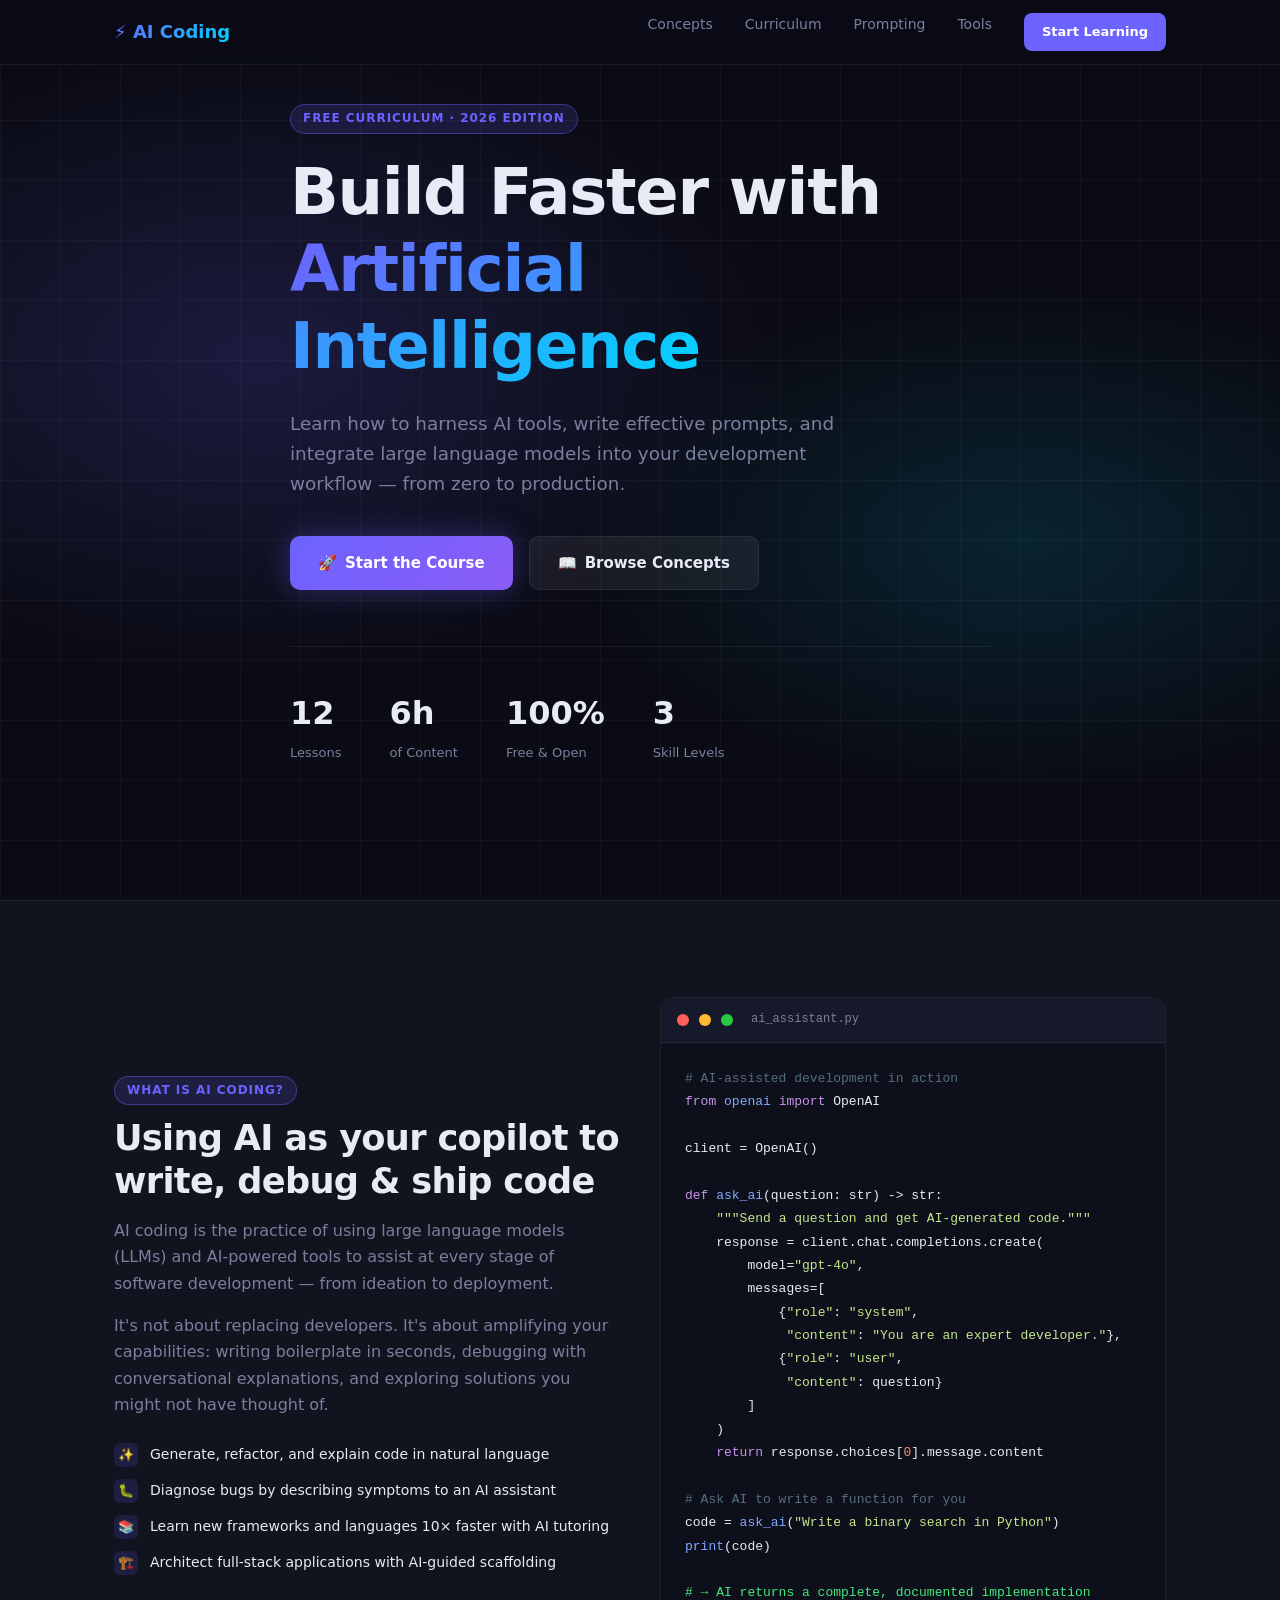
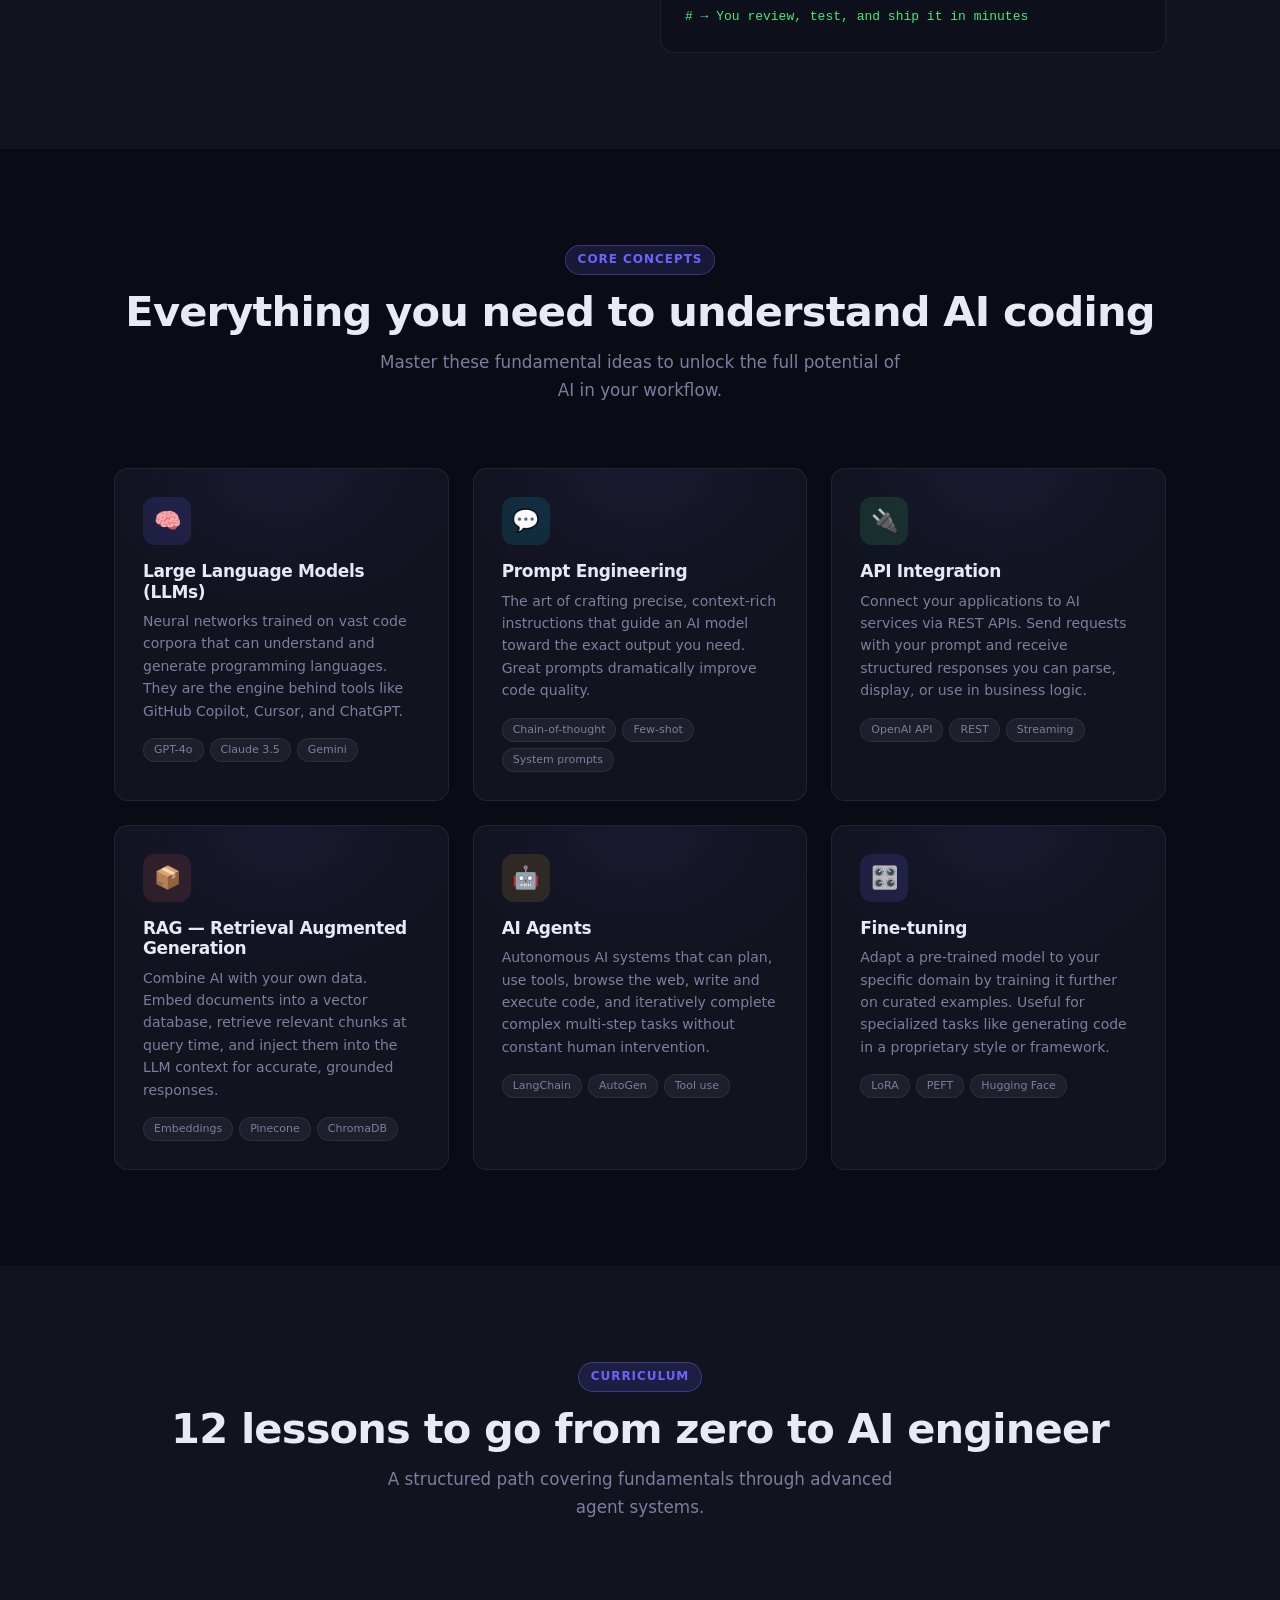
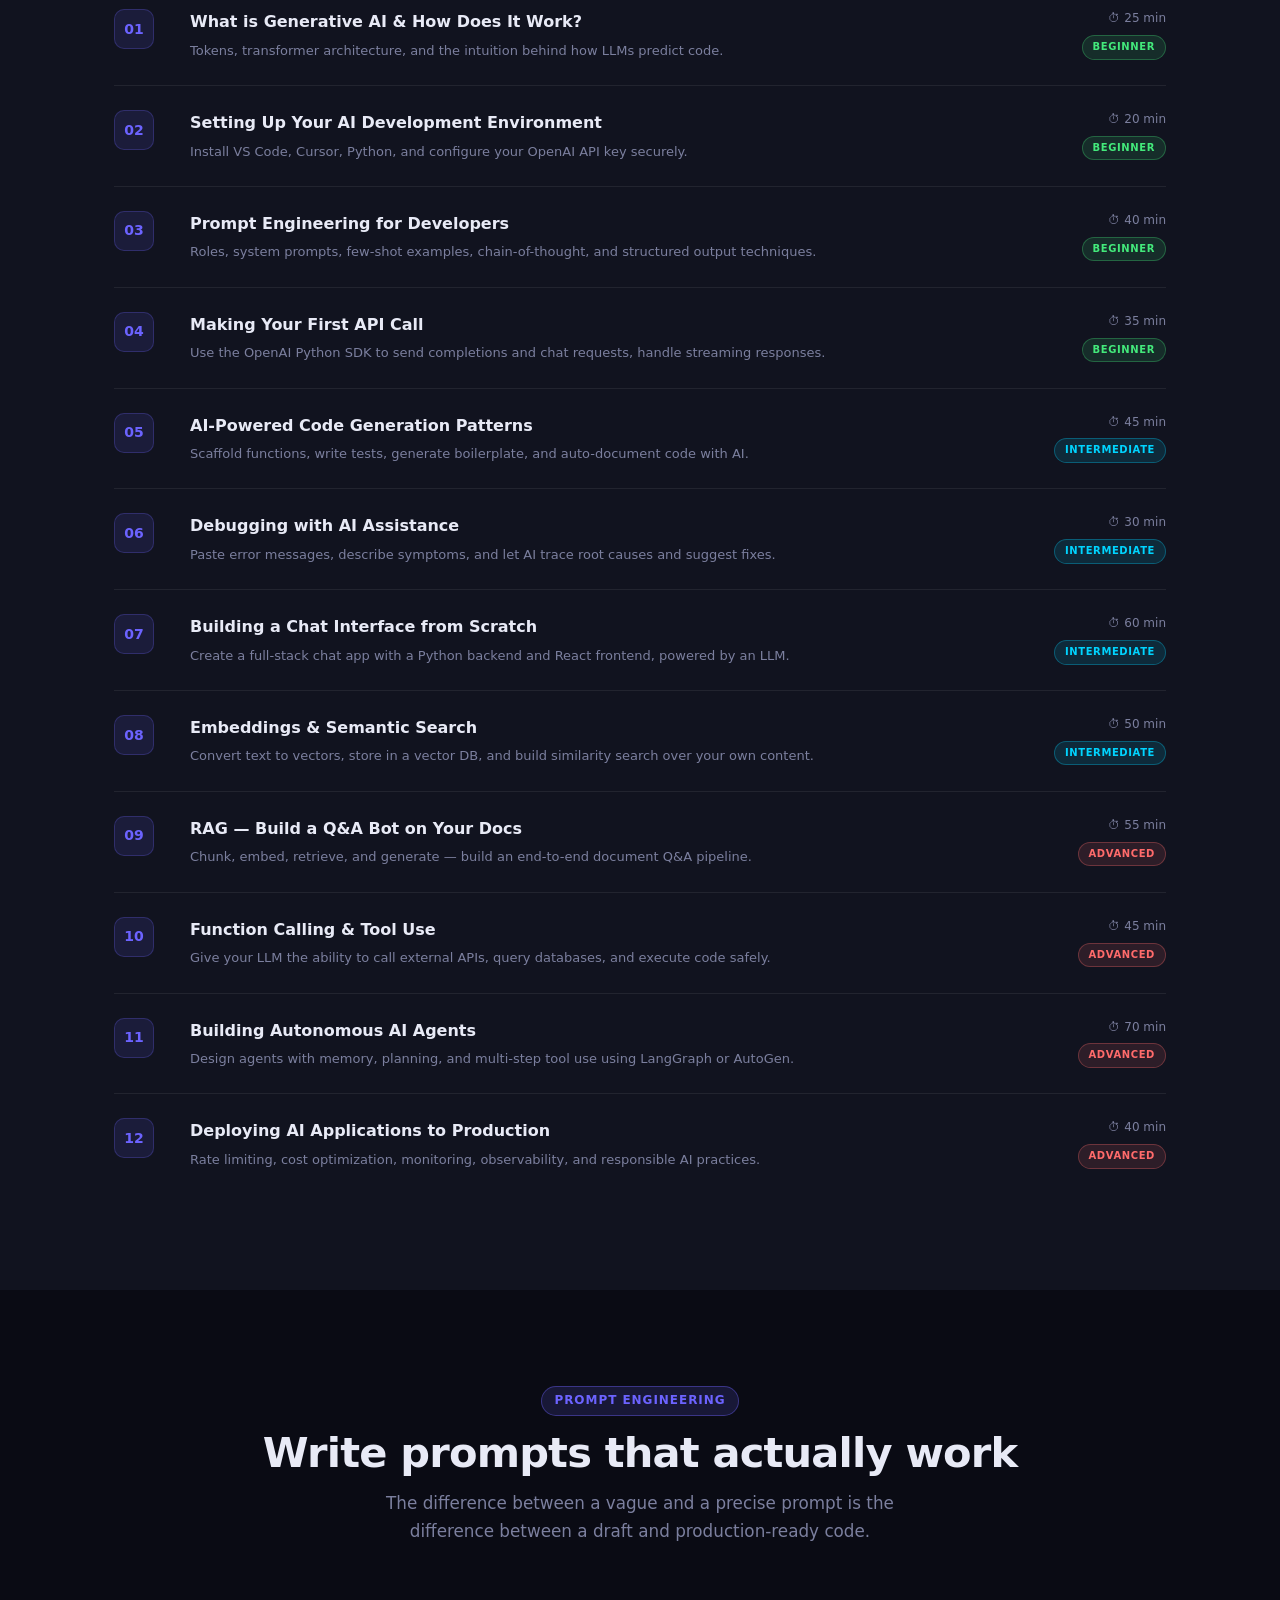
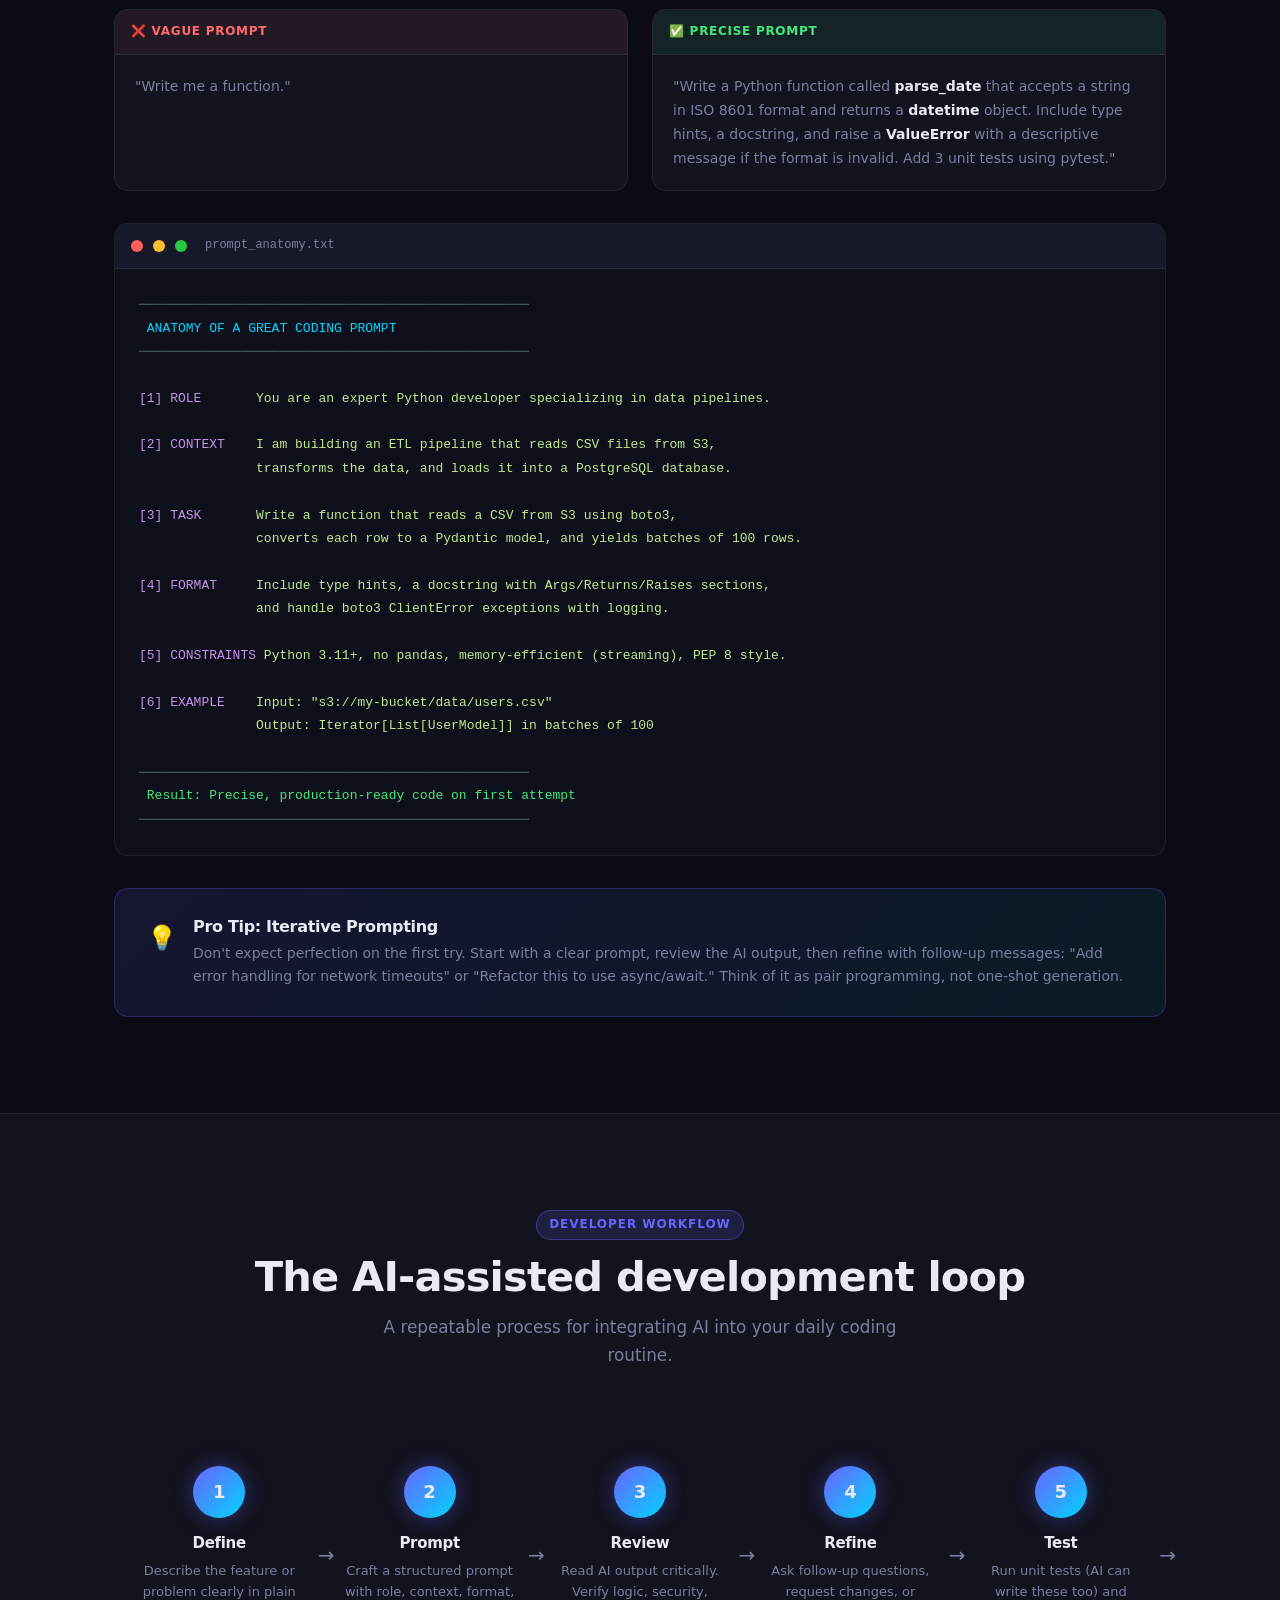
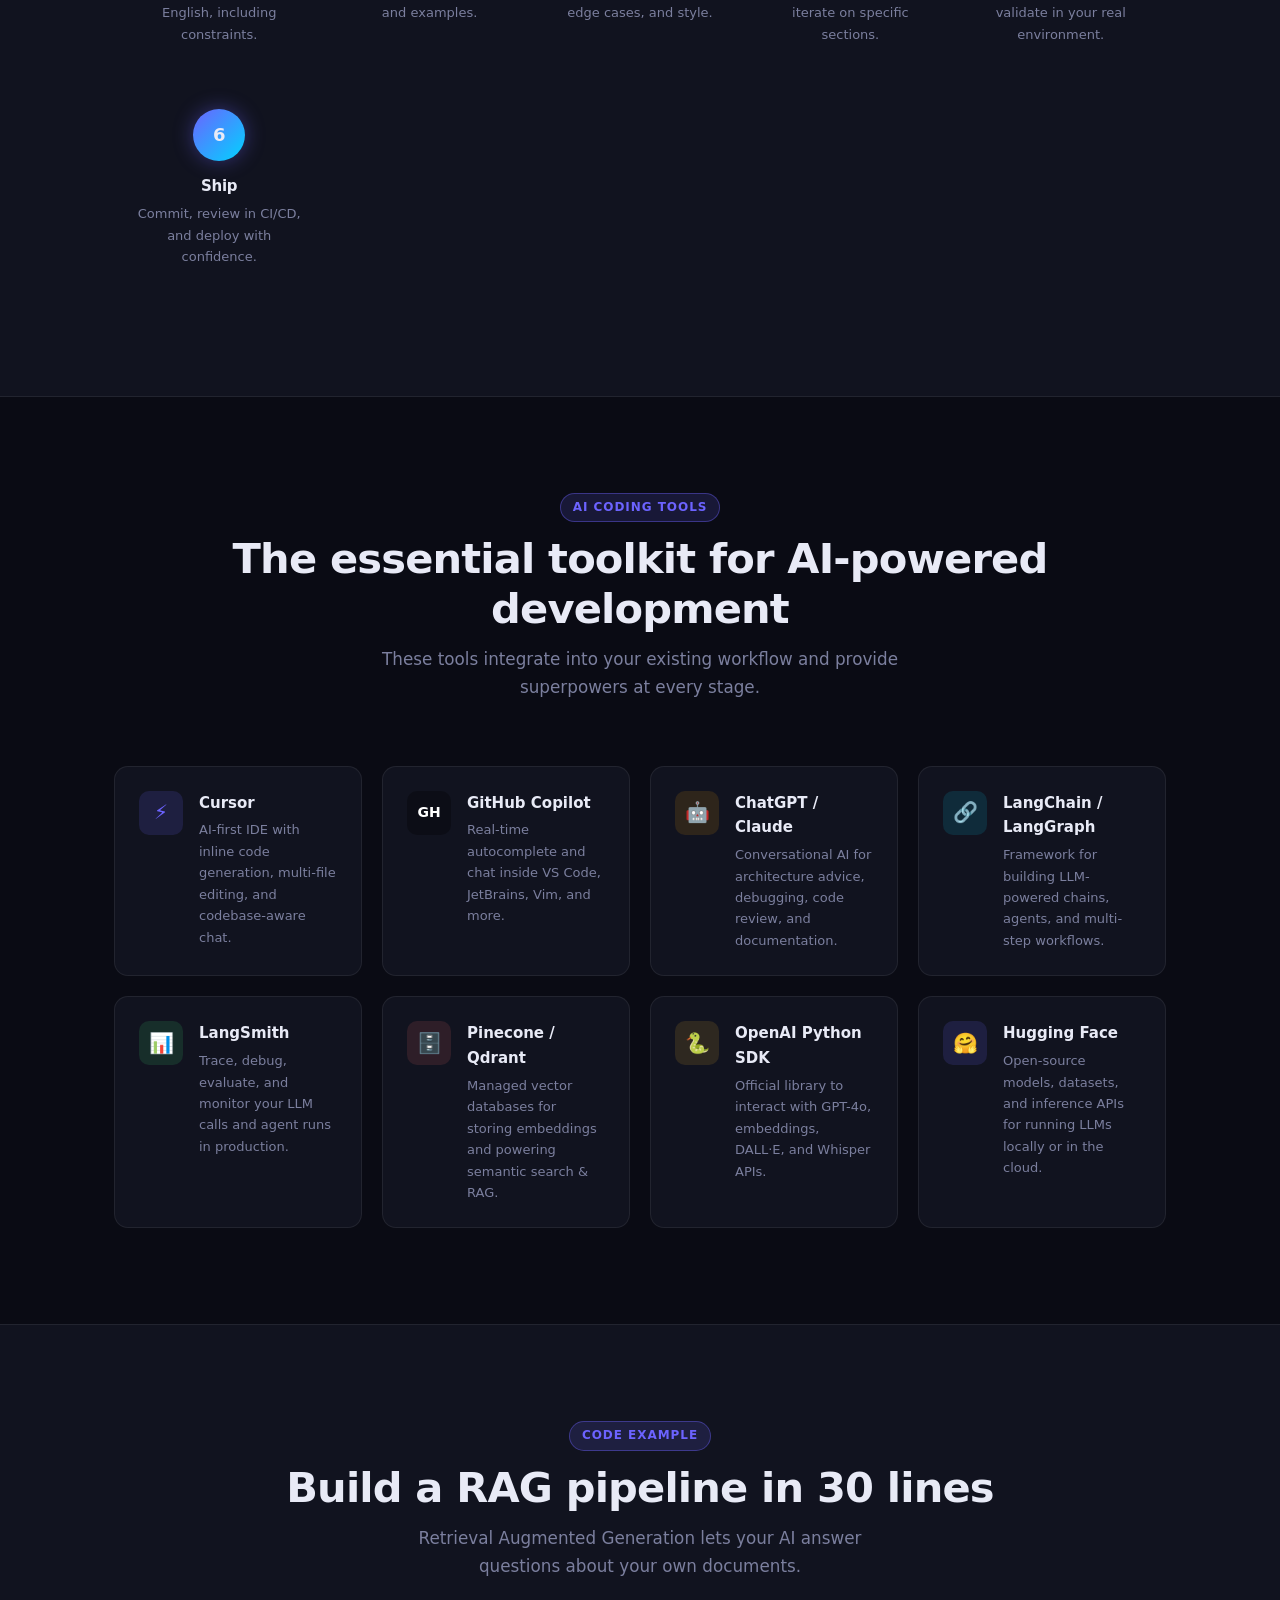
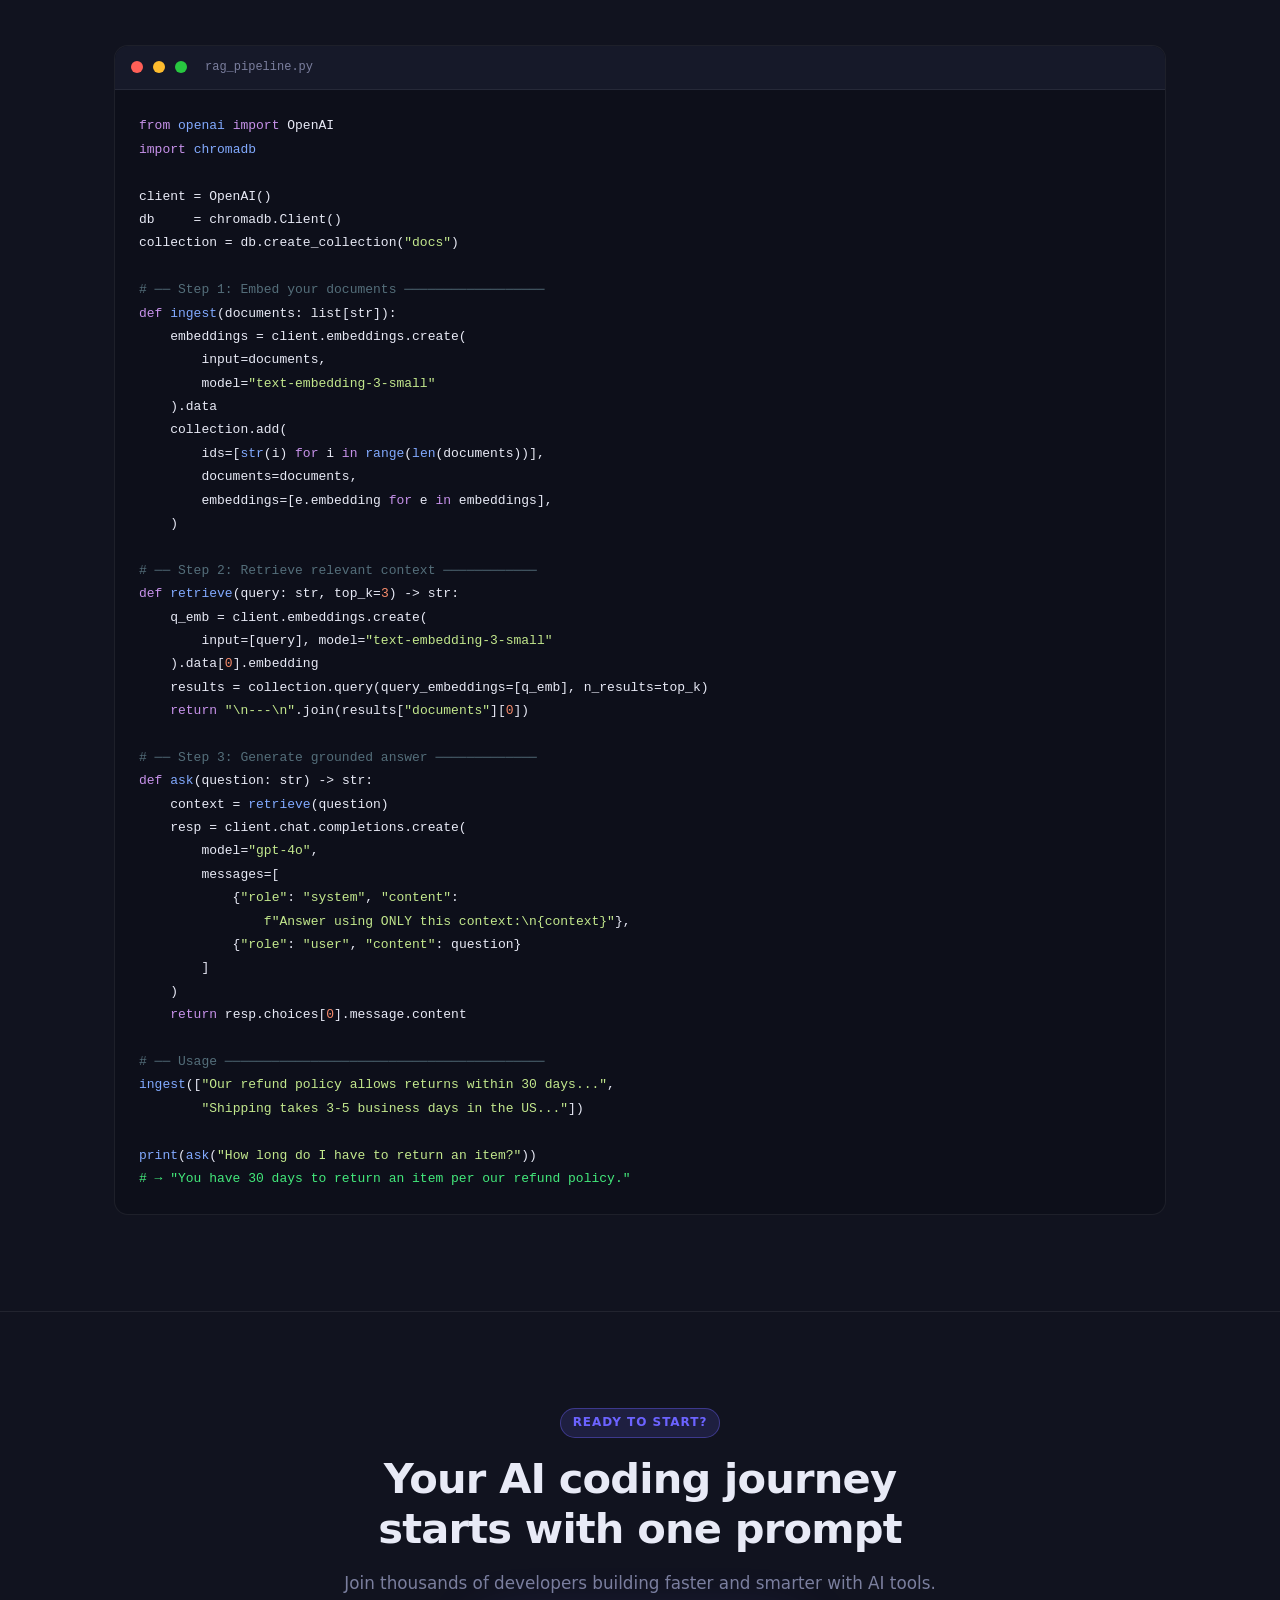
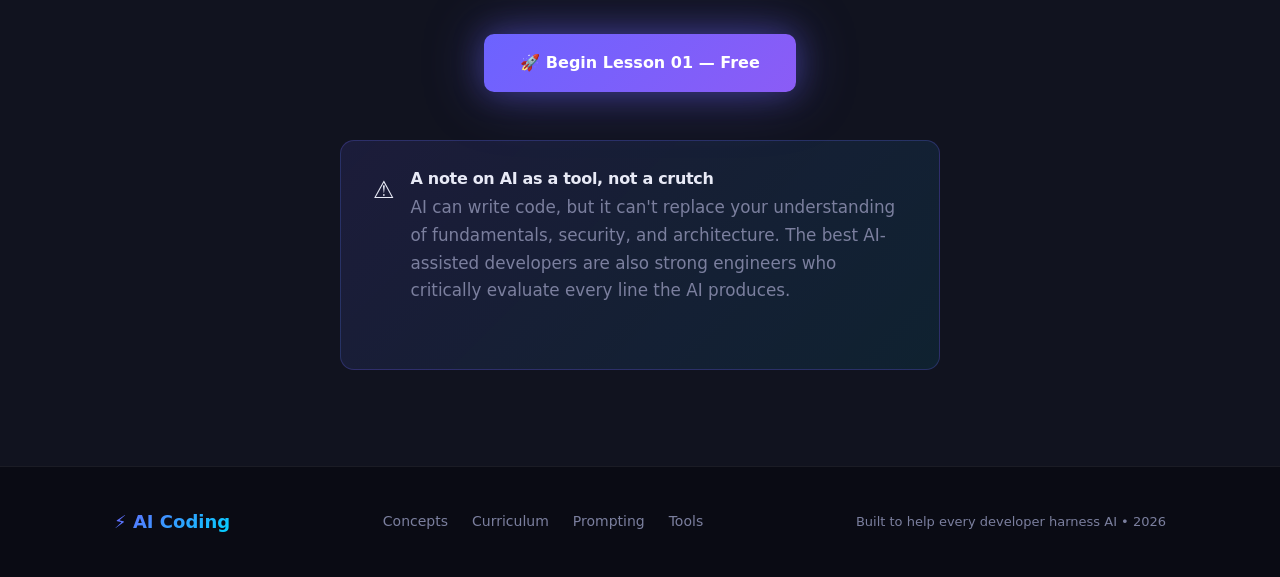
==== index.html @ c7031c86 "Add files via upload" ====
<!DOCTYPE html>
<html lang="en">
<head>
  <meta charset="UTF-8" />
  <meta name="viewport" content="width=device-width, initial-scale=1.0" />
  <title>AI Coding — Learn to Build with Artificial Intelligence</title>
  <style>
    /* ── Reset & Tokens ── */
    *, *::before, *::after { box-sizing: border-box; margin: 0; padding: 0; }

    :root {
      --bg:        #0a0b14;
      --surface:   #11131f;
      --surface2:  #181b2e;
      --border:    rgba(255,255,255,.07);
      --accent:    #6c63ff;
      --accent2:   #00d4ff;
      --accent3:   #ff6b6b;
      --green:     #43e97b;
      --text:      #e8eaf6;
      --muted:     #7b7f9e;
      --radius:    14px;
      --font:      'Inter', system-ui, sans-serif;
      --mono:      'Fira Code', 'Courier New', monospace;
    }

    html { scroll-behavior: smooth; }

    body {
      background: var(--bg);
      color: var(--text);
      font-family: var(--font);
      line-height: 1.65;
      overflow-x: hidden;
    }

    /* ── Typography ── */
    h1, h2, h3, h4 { line-height: 1.2; letter-spacing: -0.02em; }
    a { color: var(--accent2); text-decoration: none; }
    a:hover { text-decoration: underline; }

    /* ── Utility ── */
    .container { max-width: 1100px; margin: 0 auto; padding: 0 24px; }
    .badge {
      display: inline-block;
      background: rgba(108,99,255,.15);
      border: 1px solid rgba(108,99,255,.4);
      color: var(--accent);
      font-size: 12px;
      font-weight: 600;
      letter-spacing: .08em;
      text-transform: uppercase;
      padding: 4px 12px;
      border-radius: 99px;
    }
    .tag {
      display: inline-block;
      background: rgba(255,255,255,.05);
      border: 1px solid var(--border);
      color: var(--muted);
      font-size: 11px;
      padding: 2px 10px;
      border-radius: 99px;
    }

    /* ── Nav ── */
    nav {
      position: fixed; top: 0; left: 0; right: 0;
      z-index: 100;
      backdrop-filter: blur(18px) saturate(180%);
      background: rgba(10,11,20,.75);
      border-bottom: 1px solid var(--border);
    }
    .nav-inner {
      display: flex; align-items: center; justify-content: space-between;
      height: 64px;
    }
    .logo {
      font-size: 18px; font-weight: 700;
      background: linear-gradient(135deg, var(--accent), var(--accent2));
      -webkit-background-clip: text; -webkit-text-fill-color: transparent;
    }
    .nav-links { display: flex; gap: 32px; }
    .nav-links a { color: var(--muted); font-size: 14px; font-weight: 500; transition: color .2s; }
    .nav-links a:hover { color: var(--text); text-decoration: none; }
    .nav-cta {
      background: var(--accent);
      color: #fff !important;
      font-size: 13px !important;
      font-weight: 600 !important;
      padding: 8px 18px;
      border-radius: 8px;
      transition: opacity .2s !important;
    }
    .nav-cta:hover { opacity: .85; }

    /* ── Hero ── */
    .hero {
      min-height: 100vh;
      display: flex; align-items: center;
      padding-top: 64px;
      position: relative;
      overflow: hidden;
    }
    .hero-bg {
      position: absolute; inset: 0; z-index: 0;
      background:
        radial-gradient(ellipse 60% 50% at 20% 40%, rgba(108,99,255,.18) 0%, transparent 70%),
        radial-gradient(ellipse 50% 40% at 80% 60%, rgba(0,212,255,.12) 0%, transparent 70%);
    }
    .grid-lines {
      position: absolute; inset: 0; z-index: 0;
      background-image:
        linear-gradient(rgba(255,255,255,.03) 1px, transparent 1px),
        linear-gradient(90deg, rgba(255,255,255,.03) 1px, transparent 1px);
      background-size: 60px 60px;
    }
    .hero-content { position: relative; z-index: 1; max-width: 700px; }
    .hero-eyebrow { margin-bottom: 20px; }
    .hero h1 {
      font-size: clamp(2.4rem, 6vw, 4rem);
      font-weight: 800;
      margin-bottom: 24px;
    }
    .hero h1 span {
      background: linear-gradient(135deg, var(--accent), var(--accent2));
      -webkit-background-clip: text; -webkit-text-fill-color: transparent;
    }
    .hero p { font-size: 1.15rem; color: var(--muted); max-width: 560px; margin-bottom: 36px; }
    .hero-actions { display: flex; gap: 16px; flex-wrap: wrap; }
    .btn-primary {
      display: inline-flex; align-items: center; gap: 8px;
      background: linear-gradient(135deg, var(--accent), #8b5cf6);
      color: #fff;
      font-weight: 600; font-size: 15px;
      padding: 14px 28px; border-radius: 10px;
      transition: transform .2s, box-shadow .2s;
      box-shadow: 0 0 30px rgba(108,99,255,.35);
    }
    .btn-primary:hover { transform: translateY(-2px); box-shadow: 0 8px 40px rgba(108,99,255,.5); text-decoration: none; }
    .btn-secondary {
      display: inline-flex; align-items: center; gap: 8px;
      background: rgba(255,255,255,.06);
      border: 1px solid var(--border);
      color: var(--text);
      font-weight: 600; font-size: 15px;
      padding: 14px 28px; border-radius: 10px;
      transition: background .2s;
    }
    .btn-secondary:hover { background: rgba(255,255,255,.10); text-decoration: none; }

    /* ── Stats ── */
    .stats {
      display: flex; gap: 48px; flex-wrap: wrap;
      margin-top: 56px; padding-top: 40px;
      border-top: 1px solid var(--border);
    }
    .stat-item { }
    .stat-num { font-size: 2rem; font-weight: 800; color: var(--text); }
    .stat-label { font-size: 13px; color: var(--muted); margin-top: 2px; }

    /* ── Section ── */
    section { padding: 96px 0; }
    .section-header { text-align: center; margin-bottom: 64px; }
    .section-header h2 { font-size: clamp(1.8rem, 4vw, 2.6rem); font-weight: 700; margin: 12px 0; }
    .section-header p { color: var(--muted); font-size: 1.05rem; max-width: 520px; margin: 0 auto; }

    /* ── What is AI Coding ── */
    .intro-grid {
      display: grid;
      grid-template-columns: 1fr 1fr;
      gap: 40px;
      align-items: center;
    }
    @media (max-width: 768px) { .intro-grid { grid-template-columns: 1fr; } }
    .intro-text h2 { font-size: clamp(1.6rem, 3vw, 2.2rem); font-weight: 700; margin-bottom: 16px; }
    .intro-text p { color: var(--muted); margin-bottom: 16px; }
    .feature-list { list-style: none; display: flex; flex-direction: column; gap: 12px; margin-top: 24px; }
    .feature-list li {
      display: flex; align-items: flex-start; gap: 12px;
      font-size: 14px;
    }
    .feature-list .icon {
      width: 24px; height: 24px; flex-shrink: 0;
      background: rgba(108,99,255,.15);
      border-radius: 6px;
      display: flex; align-items: center; justify-content: center;
      font-size: 13px;
    }

    /* ── Code Block ── */
    .code-window {
      background: #0d0f1a;
      border: 1px solid var(--border);
      border-radius: var(--radius);
      overflow: hidden;
    }
    .code-titlebar {
      background: #161929;
      border-bottom: 1px solid var(--border);
      padding: 12px 16px;
      display: flex; align-items: center; gap: 10px;
    }
    .dot { width: 12px; height: 12px; border-radius: 50%; }
    .dot-r { background: #ff5f57; }
    .dot-y { background: #febc2e; }
    .dot-g { background: #28c840; }
    .code-filename { font-size: 12px; color: var(--muted); margin-left: 8px; font-family: var(--mono); }
    .code-body {
      padding: 24px;
      font-family: var(--mono);
      font-size: 13px;
      line-height: 1.8;
      overflow-x: auto;
    }
    .code-body .comment { color: #546e7a; }
    .code-body .keyword { color: #c792ea; }
    .code-body .string  { color: #c3e88d; }
    .code-body .fn      { color: #82aaff; }
    .code-body .num     { color: #f78c6c; }
    .code-body .var     { color: var(--text); }
    .code-body .output  { color: var(--green); }
    .code-body .prompt  { color: var(--accent2); }

    /* ── Concepts Grid ── */
    .concepts-grid {
      display: grid;
      grid-template-columns: repeat(auto-fit, minmax(300px, 1fr));
      gap: 24px;
    }
    .concept-card {
      background: var(--surface);
      border: 1px solid var(--border);
      border-radius: var(--radius);
      padding: 28px;
      transition: border-color .2s, transform .2s;
      position: relative;
      overflow: hidden;
    }
    .concept-card::before {
      content: '';
      position: absolute;
      inset: 0;
      background: radial-gradient(ellipse 80% 60% at 50% 0%, rgba(108,99,255,.08) 0%, transparent 70%);
      pointer-events: none;
    }
    .concept-card:hover { border-color: rgba(108,99,255,.5); transform: translateY(-4px); }
    .card-icon {
      width: 48px; height: 48px;
      border-radius: 12px;
      display: flex; align-items: center; justify-content: center;
      font-size: 22px;
      margin-bottom: 16px;
    }
    .concept-card h3 { font-size: 17px; font-weight: 700; margin-bottom: 8px; }
    .concept-card p  { font-size: 14px; color: var(--muted); line-height: 1.6; }
    .concept-card .tags { margin-top: 16px; display: flex; gap: 6px; flex-wrap: wrap; }

    /* ── Curriculum ── */
    .curriculum { background: var(--surface); }
    .curriculum-list { display: flex; flex-direction: column; gap: 0; }
    .lesson {
      display: grid;
      grid-template-columns: 56px 1fr auto;
      gap: 20px;
      align-items: start;
      padding: 24px 0;
      border-bottom: 1px solid var(--border);
      transition: background .15s;
    }
    .lesson:last-child { border-bottom: none; }
    .lesson-num {
      width: 40px; height: 40px;
      border-radius: 10px;
      background: rgba(108,99,255,.12);
      border: 1px solid rgba(108,99,255,.25);
      display: flex; align-items: center; justify-content: center;
      font-weight: 700; font-size: 14px;
      color: var(--accent);
      flex-shrink: 0;
    }
    .lesson-title { font-size: 16px; font-weight: 600; margin-bottom: 4px; }
    .lesson-desc  { font-size: 13px; color: var(--muted); }
    .lesson-meta  { display: flex; flex-direction: column; align-items: flex-end; gap: 6px; }
    .lesson-time  { font-size: 12px; color: var(--muted); white-space: nowrap; }
    .pill {
      font-size: 10px; font-weight: 700;
      padding: 3px 10px; border-radius: 99px;
      text-transform: uppercase; letter-spacing: .06em;
    }
    .pill-beginner { background: rgba(67,233,123,.12); color: var(--green); border: 1px solid rgba(67,233,123,.3); }
    .pill-intermediate { background: rgba(0,212,255,.12); color: var(--accent2); border: 1px solid rgba(0,212,255,.3); }
    .pill-advanced { background: rgba(255,107,107,.12); color: var(--accent3); border: 1px solid rgba(255,107,107,.3); }

    /* ── Prompt Engineering ── */
    .prompt-section { }
    .prompt-grid {
      display: grid;
      grid-template-columns: 1fr 1fr;
      gap: 24px;
    }
    @media (max-width: 768px) { .prompt-grid { grid-template-columns: 1fr; } }
    .prompt-card {
      background: var(--surface);
      border: 1px solid var(--border);
      border-radius: var(--radius);
      overflow: hidden;
    }
    .prompt-label {
      padding: 12px 16px;
      font-size: 12px; font-weight: 700;
      letter-spacing: .06em; text-transform: uppercase;
      border-bottom: 1px solid var(--border);
    }
    .bad-label  { color: var(--accent3); background: rgba(255,107,107,.07); }
    .good-label { color: var(--green);   background: rgba(67,233,123,.07); }
    .prompt-body { padding: 20px; font-size: 14px; color: var(--muted); line-height: 1.7; }
    .prompt-body strong { color: var(--text); }

    /* ── Tools ── */
    .tools-grid {
      display: grid;
      grid-template-columns: repeat(auto-fit, minmax(240px, 1fr));
      gap: 20px;
    }
    .tool-card {
      background: var(--surface);
      border: 1px solid var(--border);
      border-radius: var(--radius);
      padding: 24px;
      display: flex; gap: 16px; align-items: flex-start;
      transition: border-color .2s, transform .2s;
    }
    .tool-card:hover { border-color: rgba(108,99,255,.4); transform: translateY(-2px); }
    .tool-logo {
      width: 44px; height: 44px; border-radius: 10px;
      flex-shrink: 0;
      display: flex; align-items: center; justify-content: center;
      font-size: 20px; font-weight: 800;
    }
    .tool-name  { font-size: 15px; font-weight: 700; margin-bottom: 4px; }
    .tool-desc  { font-size: 13px; color: var(--muted); }

    /* ── Workflow ── */
    .workflow-steps {
      display: grid;
      grid-template-columns: repeat(auto-fit, minmax(180px, 1fr));
      gap: 0;
      position: relative;
    }
    .workflow-step {
      text-align: center;
      padding: 32px 20px;
      position: relative;
    }
    .workflow-step:not(:last-child)::after {
      content: '→';
      position: absolute; right: -10px; top: 50%;
      transform: translateY(-50%);
      color: var(--muted); font-size: 20px;
    }
    @media (max-width: 600px) {
      .workflow-steps { grid-template-columns: 1fr; }
      .workflow-step::after { display: none; }
    }
    .step-num {
      width: 52px; height: 52px; border-radius: 50%;
      background: linear-gradient(135deg, var(--accent), var(--accent2));
      display: flex; align-items: center; justify-content: center;
      font-size: 18px; font-weight: 800;
      margin: 0 auto 16px;
      box-shadow: 0 0 20px rgba(108,99,255,.4);
    }
    .workflow-step h4 { font-size: 15px; font-weight: 700; margin-bottom: 8px; }
    .workflow-step p  { font-size: 13px; color: var(--muted); }

    /* ── Callout ── */
    .callout {
      background: linear-gradient(135deg, rgba(108,99,255,.12), rgba(0,212,255,.08));
      border: 1px solid rgba(108,99,255,.25);
      border-radius: var(--radius);
      padding: 28px 32px;
      display: flex; gap: 16px; align-items: flex-start;
    }
    .callout-icon { font-size: 24px; flex-shrink: 0; margin-top: 2px; }
    .callout h4 { font-size: 16px; font-weight: 700; margin-bottom: 6px; }
    .callout p  { font-size: 14px; color: var(--muted); }

    /* ── CTA ── */
    .cta-section {
      background: var(--surface);
      border-top: 1px solid var(--border);
      text-align: center;
      padding: 96px 0;
    }
    .cta-section h2 { font-size: clamp(1.8rem, 4vw, 2.6rem); font-weight: 800; margin-bottom: 16px; }
    .cta-section p  { color: var(--muted); font-size: 1.05rem; margin-bottom: 36px; }
    .cta-glow {
      display: inline-block;
      border-radius: 12px;
      box-shadow: 0 0 60px rgba(108,99,255,.35);
    }

    /* ── Footer ── */
    footer {
      border-top: 1px solid var(--border);
      padding: 40px 0;
    }
    .footer-inner {
      display: flex; justify-content: space-between; align-items: center; flex-wrap: wrap; gap: 16px;
    }
    .footer-links { display: flex; gap: 24px; }
    .footer-links a { color: var(--muted); font-size: 14px; }
    .footer-links a:hover { color: var(--text); }
    footer p { font-size: 13px; color: var(--muted); }

    /* ── Animations ── */
    @keyframes fadeUp {
      from { opacity: 0; transform: translateY(24px); }
      to   { opacity: 1; transform: translateY(0); }
    }
    .fade-up { animation: fadeUp .6s ease both; }
    .delay-1 { animation-delay: .1s; }
    .delay-2 { animation-delay: .2s; }
    .delay-3 { animation-delay: .3s; }

    /* ── Scrollbar ── */
    ::-webkit-scrollbar { width: 6px; }
    ::-webkit-scrollbar-track { background: var(--bg); }
    ::-webkit-scrollbar-thumb { background: rgba(255,255,255,.1); border-radius: 99px; }
  </style>
</head>
<body>

<!-- ── Navigation ── -->
<nav>
  <div class="container nav-inner">
    <span class="logo">⚡ AI Coding</span>
    <div class="nav-links">
      <a href="#concepts">Concepts</a>
      <a href="#curriculum">Curriculum</a>
      <a href="#prompting">Prompting</a>
      <a href="#tools">Tools</a>
      <a href="#start" class="nav-cta">Start Learning</a>
    </div>
  </div>
</nav>

<!-- ── Hero ── -->
<section class="hero">
  <div class="hero-bg"></div>
  <div class="grid-lines"></div>
  <div class="container">
    <div class="hero-content">
      <div class="hero-eyebrow fade-up">
        <span class="badge">Free Curriculum · 2026 Edition</span>
      </div>
      <h1 class="fade-up delay-1">Build Faster with <span>Artificial Intelligence</span></h1>
      <p class="fade-up delay-2">
        Learn how to harness AI tools, write effective prompts, and integrate
        large language models into your development workflow — from zero to production.
      </p>
      <div class="hero-actions fade-up delay-3">
        <a href="#curriculum" class="btn-primary">
          <span>🚀</span> Start the Course
        </a>
        <a href="#concepts" class="btn-secondary">
          <span>📖</span> Browse Concepts
        </a>
      </div>

      <div class="stats fade-up delay-3">
        <div class="stat-item">
          <div class="stat-num">12</div>
          <div class="stat-label">Lessons</div>
        </div>
        <div class="stat-item">
          <div class="stat-num">6h</div>
          <div class="stat-label">of Content</div>
        </div>
        <div class="stat-item">
          <div class="stat-num">100%</div>
          <div class="stat-label">Free & Open</div>
        </div>
        <div class="stat-item">
          <div class="stat-num">3</div>
          <div class="stat-label">Skill Levels</div>
        </div>
      </div>
    </div>
  </div>
</section>

<!-- ── What is AI Coding ── -->
<section id="intro" style="background: var(--surface); border-top: 1px solid var(--border);">
  <div class="container">
    <div class="intro-grid">
      <div class="intro-text">
        <span class="badge">What is AI Coding?</span>
        <h2 style="margin-top:12px;">Using AI as your copilot to write, debug &amp; ship code</h2>
        <p>
          AI coding is the practice of using large language models (LLMs) and AI-powered
          tools to assist at every stage of software development — from ideation to deployment.
        </p>
        <p>
          It's not about replacing developers. It's about amplifying your capabilities: 
          writing boilerplate in seconds, debugging with conversational explanations,
          and exploring solutions you might not have thought of.
        </p>
        <ul class="feature-list">
          <li>
            <span class="icon">✨</span>
            <span>Generate, refactor, and explain code in natural language</span>
          </li>
          <li>
            <span class="icon">🐛</span>
            <span>Diagnose bugs by describing symptoms to an AI assistant</span>
          </li>
          <li>
            <span class="icon">📚</span>
            <span>Learn new frameworks and languages 10× faster with AI tutoring</span>
          </li>
          <li>
            <span class="icon">🏗️</span>
            <span>Architect full-stack applications with AI-guided scaffolding</span>
          </li>
        </ul>
      </div>

      <!-- Code window -->
      <div class="code-window">
        <div class="code-titlebar">
          <span class="dot dot-r"></span>
          <span class="dot dot-y"></span>
          <span class="dot dot-g"></span>
          <span class="code-filename">ai_assistant.py</span>
        </div>
        <div class="code-body"><pre><span class="comment"># AI-assisted development in action</span>
<span class="keyword">from</span> <span class="fn">openai</span> <span class="keyword">import</span> OpenAI

client = OpenAI()

<span class="keyword">def</span> <span class="fn">ask_ai</span>(question: <span class="var">str</span>) -> <span class="var">str</span>:
    <span class="string">"""Send a question and get AI-generated code."""</span>
    response = client.chat.completions.create(
        model=<span class="string">"gpt-4o"</span>,
        messages=[
            {<span class="string">"role"</span>: <span class="string">"system"</span>,
             <span class="string">"content"</span>: <span class="string">"You are an expert developer."</span>},
            {<span class="string">"role"</span>: <span class="string">"user"</span>,
             <span class="string">"content"</span>: question}
        ]
    )
    <span class="keyword">return</span> response.choices[<span class="num">0</span>].message.content

<span class="comment"># Ask AI to write a function for you</span>
code = <span class="fn">ask_ai</span>(<span class="string">"Write a binary search in Python"</span>)
<span class="fn">print</span>(code)

<span class="output"># → AI returns a complete, documented implementation</span>
<span class="output"># → You review, test, and ship it in minutes</span></pre></div>
      </div>
    </div>
  </div>
</section>

<!-- ── Core Concepts ── -->
<section id="concepts">
  <div class="container">
    <div class="section-header">
      <span class="badge">Core Concepts</span>
      <h2>Everything you need to understand AI coding</h2>
      <p>Master these fundamental ideas to unlock the full potential of AI in your workflow.</p>
    </div>

    <div class="concepts-grid">

      <div class="concept-card">
        <div class="card-icon" style="background: rgba(108,99,255,.15);">🧠</div>
        <h3>Large Language Models (LLMs)</h3>
        <p>Neural networks trained on vast code corpora that can understand and generate programming languages. They are the engine behind tools like GitHub Copilot, Cursor, and ChatGPT.</p>
        <div class="tags">
          <span class="tag">GPT-4o</span>
          <span class="tag">Claude 3.5</span>
          <span class="tag">Gemini</span>
        </div>
      </div>

      <div class="concept-card">
        <div class="card-icon" style="background: rgba(0,212,255,.12);">💬</div>
        <h3>Prompt Engineering</h3>
        <p>The art of crafting precise, context-rich instructions that guide an AI model toward the exact output you need. Great prompts dramatically improve code quality.</p>
        <div class="tags">
          <span class="tag">Chain-of-thought</span>
          <span class="tag">Few-shot</span>
          <span class="tag">System prompts</span>
        </div>
      </div>

      <div class="concept-card">
        <div class="card-icon" style="background: rgba(67,233,123,.12);">🔌</div>
        <h3>API Integration</h3>
        <p>Connect your applications to AI services via REST APIs. Send requests with your prompt and receive structured responses you can parse, display, or use in business logic.</p>
        <div class="tags">
          <span class="tag">OpenAI API</span>
          <span class="tag">REST</span>
          <span class="tag">Streaming</span>
        </div>
      </div>

      <div class="concept-card">
        <div class="card-icon" style="background: rgba(255,107,107,.12);">📦</div>
        <h3>RAG — Retrieval Augmented Generation</h3>
        <p>Combine AI with your own data. Embed documents into a vector database, retrieve relevant chunks at query time, and inject them into the LLM context for accurate, grounded responses.</p>
        <div class="tags">
          <span class="tag">Embeddings</span>
          <span class="tag">Pinecone</span>
          <span class="tag">ChromaDB</span>
        </div>
      </div>

      <div class="concept-card">
        <div class="card-icon" style="background: rgba(254,188,46,.12);">🤖</div>
        <h3>AI Agents</h3>
        <p>Autonomous AI systems that can plan, use tools, browse the web, write and execute code, and iteratively complete complex multi-step tasks without constant human intervention.</p>
        <div class="tags">
          <span class="tag">LangChain</span>
          <span class="tag">AutoGen</span>
          <span class="tag">Tool use</span>
        </div>
      </div>

      <div class="concept-card">
        <div class="card-icon" style="background: rgba(108,99,255,.15);">🎛️</div>
        <h3>Fine-tuning</h3>
        <p>Adapt a pre-trained model to your specific domain by training it further on curated examples. Useful for specialized tasks like generating code in a proprietary style or framework.</p>
        <div class="tags">
          <span class="tag">LoRA</span>
          <span class="tag">PEFT</span>
          <span class="tag">Hugging Face</span>
        </div>
      </div>

    </div>
  </div>
</section>

<!-- ── Curriculum ── -->
<section id="curriculum" class="curriculum">
  <div class="container">
    <div class="section-header">
      <span class="badge">Curriculum</span>
      <h2>12 lessons to go from zero to AI engineer</h2>
      <p>A structured path covering fundamentals through advanced agent systems.</p>
    </div>

    <div class="curriculum-list">

      <div class="lesson">
        <div class="lesson-num">01</div>
        <div>
          <div class="lesson-title">What is Generative AI &amp; How Does It Work?</div>
          <div class="lesson-desc">Tokens, transformer architecture, and the intuition behind how LLMs predict code.</div>
        </div>
        <div class="lesson-meta">
          <span class="lesson-time">⏱ 25 min</span>
          <span class="pill pill-beginner">Beginner</span>
        </div>
      </div>

      <div class="lesson">
        <div class="lesson-num">02</div>
        <div>
          <div class="lesson-title">Setting Up Your AI Development Environment</div>
          <div class="lesson-desc">Install VS Code, Cursor, Python, and configure your OpenAI API key securely.</div>
        </div>
        <div class="lesson-meta">
          <span class="lesson-time">⏱ 20 min</span>
          <span class="pill pill-beginner">Beginner</span>
        </div>
      </div>

      <div class="lesson">
        <div class="lesson-num">03</div>
        <div>
          <div class="lesson-title">Prompt Engineering for Developers</div>
          <div class="lesson-desc">Roles, system prompts, few-shot examples, chain-of-thought, and structured output techniques.</div>
        </div>
        <div class="lesson-meta">
          <span class="lesson-time">⏱ 40 min</span>
          <span class="pill pill-beginner">Beginner</span>
        </div>
      </div>

      <div class="lesson">
        <div class="lesson-num">04</div>
        <div>
          <div class="lesson-title">Making Your First API Call</div>
          <div class="lesson-desc">Use the OpenAI Python SDK to send completions and chat requests, handle streaming responses.</div>
        </div>
        <div class="lesson-meta">
          <span class="lesson-time">⏱ 35 min</span>
          <span class="pill pill-beginner">Beginner</span>
        </div>
      </div>

      <div class="lesson">
        <div class="lesson-num">05</div>
        <div>
          <div class="lesson-title">AI-Powered Code Generation Patterns</div>
          <div class="lesson-desc">Scaffold functions, write tests, generate boilerplate, and auto-document code with AI.</div>
        </div>
        <div class="lesson-meta">
          <span class="lesson-time">⏱ 45 min</span>
          <span class="pill pill-intermediate">Intermediate</span>
        </div>
      </div>

      <div class="lesson">
        <div class="lesson-num">06</div>
        <div>
          <div class="lesson-title">Debugging with AI Assistance</div>
          <div class="lesson-desc">Paste error messages, describe symptoms, and let AI trace root causes and suggest fixes.</div>
        </div>
        <div class="lesson-meta">
          <span class="lesson-time">⏱ 30 min</span>
          <span class="pill pill-intermediate">Intermediate</span>
        </div>
      </div>

      <div class="lesson">
        <div class="lesson-num">07</div>
        <div>
          <div class="lesson-title">Building a Chat Interface from Scratch</div>
          <div class="lesson-desc">Create a full-stack chat app with a Python backend and React frontend, powered by an LLM.</div>
        </div>
        <div class="lesson-meta">
          <span class="lesson-time">⏱ 60 min</span>
          <span class="pill pill-intermediate">Intermediate</span>
        </div>
      </div>

      <div class="lesson">
        <div class="lesson-num">08</div>
        <div>
          <div class="lesson-title">Embeddings &amp; Semantic Search</div>
          <div class="lesson-desc">Convert text to vectors, store in a vector DB, and build similarity search over your own content.</div>
        </div>
        <div class="lesson-meta">
          <span class="lesson-time">⏱ 50 min</span>
          <span class="pill pill-intermediate">Intermediate</span>
        </div>
      </div>

      <div class="lesson">
        <div class="lesson-num">09</div>
        <div>
          <div class="lesson-title">RAG — Build a Q&amp;A Bot on Your Docs</div>
          <div class="lesson-desc">Chunk, embed, retrieve, and generate — build an end-to-end document Q&amp;A pipeline.</div>
        </div>
        <div class="lesson-meta">
          <span class="lesson-time">⏱ 55 min</span>
          <span class="pill pill-advanced">Advanced</span>
        </div>
      </div>

      <div class="lesson">
        <div class="lesson-num">10</div>
        <div>
          <div class="lesson-title">Function Calling &amp; Tool Use</div>
          <div class="lesson-desc">Give your LLM the ability to call external APIs, query databases, and execute code safely.</div>
        </div>
        <div class="lesson-meta">
          <span class="lesson-time">⏱ 45 min</span>
          <span class="pill pill-advanced">Advanced</span>
        </div>
      </div>

      <div class="lesson">
        <div class="lesson-num">11</div>
        <div>
          <div class="lesson-title">Building Autonomous AI Agents</div>
          <div class="lesson-desc">Design agents with memory, planning, and multi-step tool use using LangGraph or AutoGen.</div>
        </div>
        <div class="lesson-meta">
          <span class="lesson-time">⏱ 70 min</span>
          <span class="pill pill-advanced">Advanced</span>
        </div>
      </div>

      <div class="lesson">
        <div class="lesson-num">12</div>
        <div>
          <div class="lesson-title">Deploying AI Applications to Production</div>
          <div class="lesson-desc">Rate limiting, cost optimization, monitoring, observability, and responsible AI practices.</div>
        </div>
        <div class="lesson-meta">
          <span class="lesson-time">⏱ 40 min</span>
          <span class="pill pill-advanced">Advanced</span>
        </div>
      </div>

    </div>
  </div>
</section>

<!-- ── Prompt Engineering Deep Dive ── -->
<section id="prompting">
  <div class="container">
    <div class="section-header">
      <span class="badge">Prompt Engineering</span>
      <h2>Write prompts that actually work</h2>
      <p>The difference between a vague and a precise prompt is the difference between a draft and production-ready code.</p>
    </div>

    <div class="prompt-grid" style="margin-bottom: 32px;">
      <div class="prompt-card">
        <div class="prompt-label bad-label">❌ Vague Prompt</div>
        <div class="prompt-body">
          <p>"Write me a function."</p>
        </div>
      </div>
      <div class="prompt-card">
        <div class="prompt-label good-label">✅ Precise Prompt</div>
        <div class="prompt-body">
          <p>"Write a Python function called <strong>parse_date</strong> that accepts a string in ISO 8601 format and returns a <strong>datetime</strong> object. Include type hints, a docstring, and raise a <strong>ValueError</strong> with a descriptive message if the format is invalid. Add 3 unit tests using pytest."</p>
        </div>
      </div>
    </div>

    <!-- Prompt anatomy code block -->
    <div class="code-window">
      <div class="code-titlebar">
        <span class="dot dot-r"></span>
        <span class="dot dot-y"></span>
        <span class="dot dot-g"></span>
        <span class="code-filename">prompt_anatomy.txt</span>
      </div>
      <div class="code-body"><pre><span class="comment">──────────────────────────────────────────────────</span>
<span class="prompt"> ANATOMY OF A GREAT CODING PROMPT</span>
<span class="comment">──────────────────────────────────────────────────</span>

<span class="keyword">[1] ROLE</span>       <span class="string">You are an expert Python developer specializing in data pipelines.</span>

<span class="keyword">[2] CONTEXT</span>    <span class="string">I am building an ETL pipeline that reads CSV files from S3,</span>
               <span class="string">transforms the data, and loads it into a PostgreSQL database.</span>

<span class="keyword">[3] TASK</span>       <span class="string">Write a function that reads a CSV from S3 using boto3,</span>
               <span class="string">converts each row to a Pydantic model, and yields batches of 100 rows.</span>

<span class="keyword">[4] FORMAT</span>     <span class="string">Include type hints, a docstring with Args/Returns/Raises sections,</span>
               <span class="string">and handle boto3 ClientError exceptions with logging.</span>

<span class="keyword">[5] CONSTRAINTS</span> <span class="string">Python 3.11+, no pandas, memory-efficient (streaming), PEP 8 style.</span>

<span class="keyword">[6] EXAMPLE</span>    <span class="string">Input: "s3://my-bucket/data/users.csv"</span>
               <span class="string">Output: Iterator[List[UserModel]] in batches of 100</span>

<span class="comment">──────────────────────────────────────────────────</span>
<span class="output"> Result: Precise, production-ready code on first attempt</span>
<span class="comment">──────────────────────────────────────────────────</span></pre></div>
    </div>

    <div style="margin-top: 32px;">
      <div class="callout">
        <span class="callout-icon">💡</span>
        <div>
          <h4>Pro Tip: Iterative Prompting</h4>
          <p>Don't expect perfection on the first try. Start with a clear prompt, review the AI output, then refine with follow-up messages: "Add error handling for network timeouts" or "Refactor this to use async/await." Think of it as pair programming, not one-shot generation.</p>
        </div>
      </div>
    </div>
  </div>
</section>

<!-- ── Workflow ── -->
<section style="background: var(--surface); border-top: 1px solid var(--border); border-bottom: 1px solid var(--border);">
  <div class="container">
    <div class="section-header">
      <span class="badge">Developer Workflow</span>
      <h2>The AI-assisted development loop</h2>
      <p>A repeatable process for integrating AI into your daily coding routine.</p>
    </div>

    <div class="workflow-steps">
      <div class="workflow-step">
        <div class="step-num">1</div>
        <h4>Define</h4>
        <p>Describe the feature or problem clearly in plain English, including constraints.</p>
      </div>
      <div class="workflow-step">
        <div class="step-num">2</div>
        <h4>Prompt</h4>
        <p>Craft a structured prompt with role, context, format, and examples.</p>
      </div>
      <div class="workflow-step">
        <div class="step-num">3</div>
        <h4>Review</h4>
        <p>Read AI output critically. Verify logic, security, edge cases, and style.</p>
      </div>
      <div class="workflow-step">
        <div class="step-num">4</div>
        <h4>Refine</h4>
        <p>Ask follow-up questions, request changes, or iterate on specific sections.</p>
      </div>
      <div class="workflow-step">
        <div class="step-num">5</div>
        <h4>Test</h4>
        <p>Run unit tests (AI can write these too) and validate in your real environment.</p>
      </div>
      <div class="workflow-step">
        <div class="step-num">6</div>
        <h4>Ship</h4>
        <p>Commit, review in CI/CD, and deploy with confidence.</p>
      </div>
    </div>
  </div>
</section>

<!-- ── Tools ── -->
<section id="tools">
  <div class="container">
    <div class="section-header">
      <span class="badge">AI Coding Tools</span>
      <h2>The essential toolkit for AI-powered development</h2>
      <p>These tools integrate into your existing workflow and provide superpowers at every stage.</p>
    </div>

    <div class="tools-grid">

      <div class="tool-card">
        <div class="tool-logo" style="background: rgba(108,99,255,.15); color: var(--accent);">⚡</div>
        <div>
          <div class="tool-name">Cursor</div>
          <div class="tool-desc">AI-first IDE with inline code generation, multi-file editing, and codebase-aware chat.</div>
        </div>
      </div>

      <div class="tool-card">
        <div class="tool-logo" style="background: rgba(0,0,0,.3); color: #fff; font-size: 14px;">GH</div>
        <div>
          <div class="tool-name">GitHub Copilot</div>
          <div class="tool-desc">Real-time autocomplete and chat inside VS Code, JetBrains, Vim, and more.</div>
        </div>
      </div>

      <div class="tool-card">
        <div class="tool-logo" style="background: rgba(255,165,0,.12); color: orange;">🤖</div>
        <div>
          <div class="tool-name">ChatGPT / Claude</div>
          <div class="tool-desc">Conversational AI for architecture advice, debugging, code review, and documentation.</div>
        </div>
      </div>

      <div class="tool-card">
        <div class="tool-logo" style="background: rgba(0,212,255,.12); color: var(--accent2);">🔗</div>
        <div>
          <div class="tool-name">LangChain / LangGraph</div>
          <div class="tool-desc">Framework for building LLM-powered chains, agents, and multi-step workflows.</div>
        </div>
      </div>

      <div class="tool-card">
        <div class="tool-logo" style="background: rgba(67,233,123,.12); color: var(--green);">📊</div>
        <div>
          <div class="tool-name">LangSmith</div>
          <div class="tool-desc">Trace, debug, evaluate, and monitor your LLM calls and agent runs in production.</div>
        </div>
      </div>

      <div class="tool-card">
        <div class="tool-logo" style="background: rgba(255,107,107,.12); color: var(--accent3);">🗄️</div>
        <div>
          <div class="tool-name">Pinecone / Qdrant</div>
          <div class="tool-desc">Managed vector databases for storing embeddings and powering semantic search &amp; RAG.</div>
        </div>
      </div>

      <div class="tool-card">
        <div class="tool-logo" style="background: rgba(254,188,46,.12); color: #febc2e;">🐍</div>
        <div>
          <div class="tool-name">OpenAI Python SDK</div>
          <div class="tool-desc">Official library to interact with GPT-4o, embeddings, DALL·E, and Whisper APIs.</div>
        </div>
      </div>

      <div class="tool-card">
        <div class="tool-logo" style="background: rgba(108,99,255,.15); color: var(--accent);">🤗</div>
        <div>
          <div class="tool-name">Hugging Face</div>
          <div class="tool-desc">Open-source models, datasets, and inference APIs for running LLMs locally or in the cloud.</div>
        </div>
      </div>

    </div>
  </div>
</section>

<!-- ── Sample Code: RAG Pipeline ── -->
<section style="background: var(--surface); border-top: 1px solid var(--border);">
  <div class="container">
    <div class="section-header">
      <span class="badge">Code Example</span>
      <h2>Build a RAG pipeline in 30 lines</h2>
      <p>Retrieval Augmented Generation lets your AI answer questions about your own documents.</p>
    </div>

    <div class="code-window">
      <div class="code-titlebar">
        <span class="dot dot-r"></span>
        <span class="dot dot-y"></span>
        <span class="dot dot-g"></span>
        <span class="code-filename">rag_pipeline.py</span>
      </div>
      <div class="code-body"><pre><span class="keyword">from</span> <span class="fn">openai</span> <span class="keyword">import</span> OpenAI
<span class="keyword">import</span> <span class="fn">chromadb</span>

client = OpenAI()
db     = chromadb.Client()
collection = db.create_collection(<span class="string">"docs"</span>)

<span class="comment"># ── Step 1: Embed your documents ──────────────────</span>
<span class="keyword">def</span> <span class="fn">ingest</span>(documents: <span class="var">list</span>[<span class="var">str</span>]):
    embeddings = client.embeddings.create(
        input=documents,
        model=<span class="string">"text-embedding-3-small"</span>
    ).data
    collection.add(
        ids=[<span class="fn">str</span>(i) <span class="keyword">for</span> i <span class="keyword">in</span> <span class="fn">range</span>(<span class="fn">len</span>(documents))],
        documents=documents,
        embeddings=[e.embedding <span class="keyword">for</span> e <span class="keyword">in</span> embeddings],
    )

<span class="comment"># ── Step 2: Retrieve relevant context ────────────</span>
<span class="keyword">def</span> <span class="fn">retrieve</span>(query: <span class="var">str</span>, top_k=<span class="num">3</span>) -> <span class="var">str</span>:
    q_emb = client.embeddings.create(
        input=[query], model=<span class="string">"text-embedding-3-small"</span>
    ).data[<span class="num">0</span>].embedding
    results = collection.query(query_embeddings=[q_emb], n_results=top_k)
    <span class="keyword">return</span> <span class="string">"\n---\n"</span>.join(results[<span class="string">"documents"</span>][<span class="num">0</span>])

<span class="comment"># ── Step 3: Generate grounded answer ─────────────</span>
<span class="keyword">def</span> <span class="fn">ask</span>(question: <span class="var">str</span>) -> <span class="var">str</span>:
    context = <span class="fn">retrieve</span>(question)
    resp = client.chat.completions.create(
        model=<span class="string">"gpt-4o"</span>,
        messages=[
            {<span class="string">"role"</span>: <span class="string">"system"</span>, <span class="string">"content"</span>:
                <span class="string">f"Answer using ONLY this context:\n{context}"</span>},
            {<span class="string">"role"</span>: <span class="string">"user"</span>, <span class="string">"content"</span>: question}
        ]
    )
    <span class="keyword">return</span> resp.choices[<span class="num">0</span>].message.content

<span class="comment"># ── Usage ─────────────────────────────────────────</span>
<span class="fn">ingest</span>([<span class="string">"Our refund policy allows returns within 30 days..."</span>,
        <span class="string">"Shipping takes 3-5 business days in the US..."</span>])

<span class="fn">print</span>(<span class="fn">ask</span>(<span class="string">"How long do I have to return an item?"</span>))
<span class="output"># → "You have 30 days to return an item per our refund policy."</span></pre></div>
    </div>
  </div>
</section>

<!-- ── CTA ── -->
<section class="cta-section" id="start">
  <div class="container">
    <span class="badge">Ready to start?</span>
    <h2 style="margin-top: 16px;">Your AI coding journey<br>starts with one prompt</h2>
    <p>Join thousands of developers building faster and smarter with AI tools.</p>
    <div class="cta-glow">
      <a href="#curriculum" class="btn-primary" style="font-size: 16px; padding: 16px 36px;">
        🚀 Begin Lesson 01 — Free
      </a>
    </div>

    <div style="margin-top: 48px; display: flex; justify-content: center;">
      <div class="callout" style="max-width: 600px; text-align: left;">
        <span class="callout-icon">⚠️</span>
        <div>
          <h4>A note on AI as a tool, not a crutch</h4>
          <p>AI can write code, but it can't replace your understanding of fundamentals, security, and architecture. The best AI-assisted developers are also strong engineers who critically evaluate every line the AI produces.</p>
        </div>
      </div>
    </div>
  </div>
</section>

<!-- ── Footer ── -->
<footer>
  <div class="container footer-inner">
    <span class="logo">⚡ AI Coding</span>
    <div class="footer-links">
      <a href="#concepts">Concepts</a>
      <a href="#curriculum">Curriculum</a>
      <a href="#prompting">Prompting</a>
      <a href="#tools">Tools</a>
    </div>
    <p>Built to help every developer harness AI • 2026</p>
  </div>
</footer>

<script>
  /* Smooth scroll offset for fixed nav */
  document.querySelectorAll('a[href^="#"]').forEach(link => {
    link.addEventListener('click', e => {
      const target = document.querySelector(link.getAttribute('href'));
      if (!target) return;
      e.preventDefault();
      const offset = 72;
      window.scrollTo({ top: target.offsetTop - offset, behavior: 'smooth' });
    });
  });

  /* Intersection Observer — fade-in cards on scroll */
  const observer = new IntersectionObserver(entries => {
    entries.forEach(entry => {
      if (entry.isIntersecting) {
        entry.target.style.opacity = '1';
        entry.target.style.transform = 'translateY(0)';
        observer.unobserve(entry.target);
      }
    });
  }, { threshold: 0.12 });

  document.querySelectorAll('.concept-card, .tool-card, .lesson').forEach(el => {
    el.style.opacity = '0';
    el.style.transform = 'translateY(20px)';
    el.style.transition = 'opacity .5s ease, transform .5s ease';
    observer.observe(el);
  });
</script>

</body>
</html>
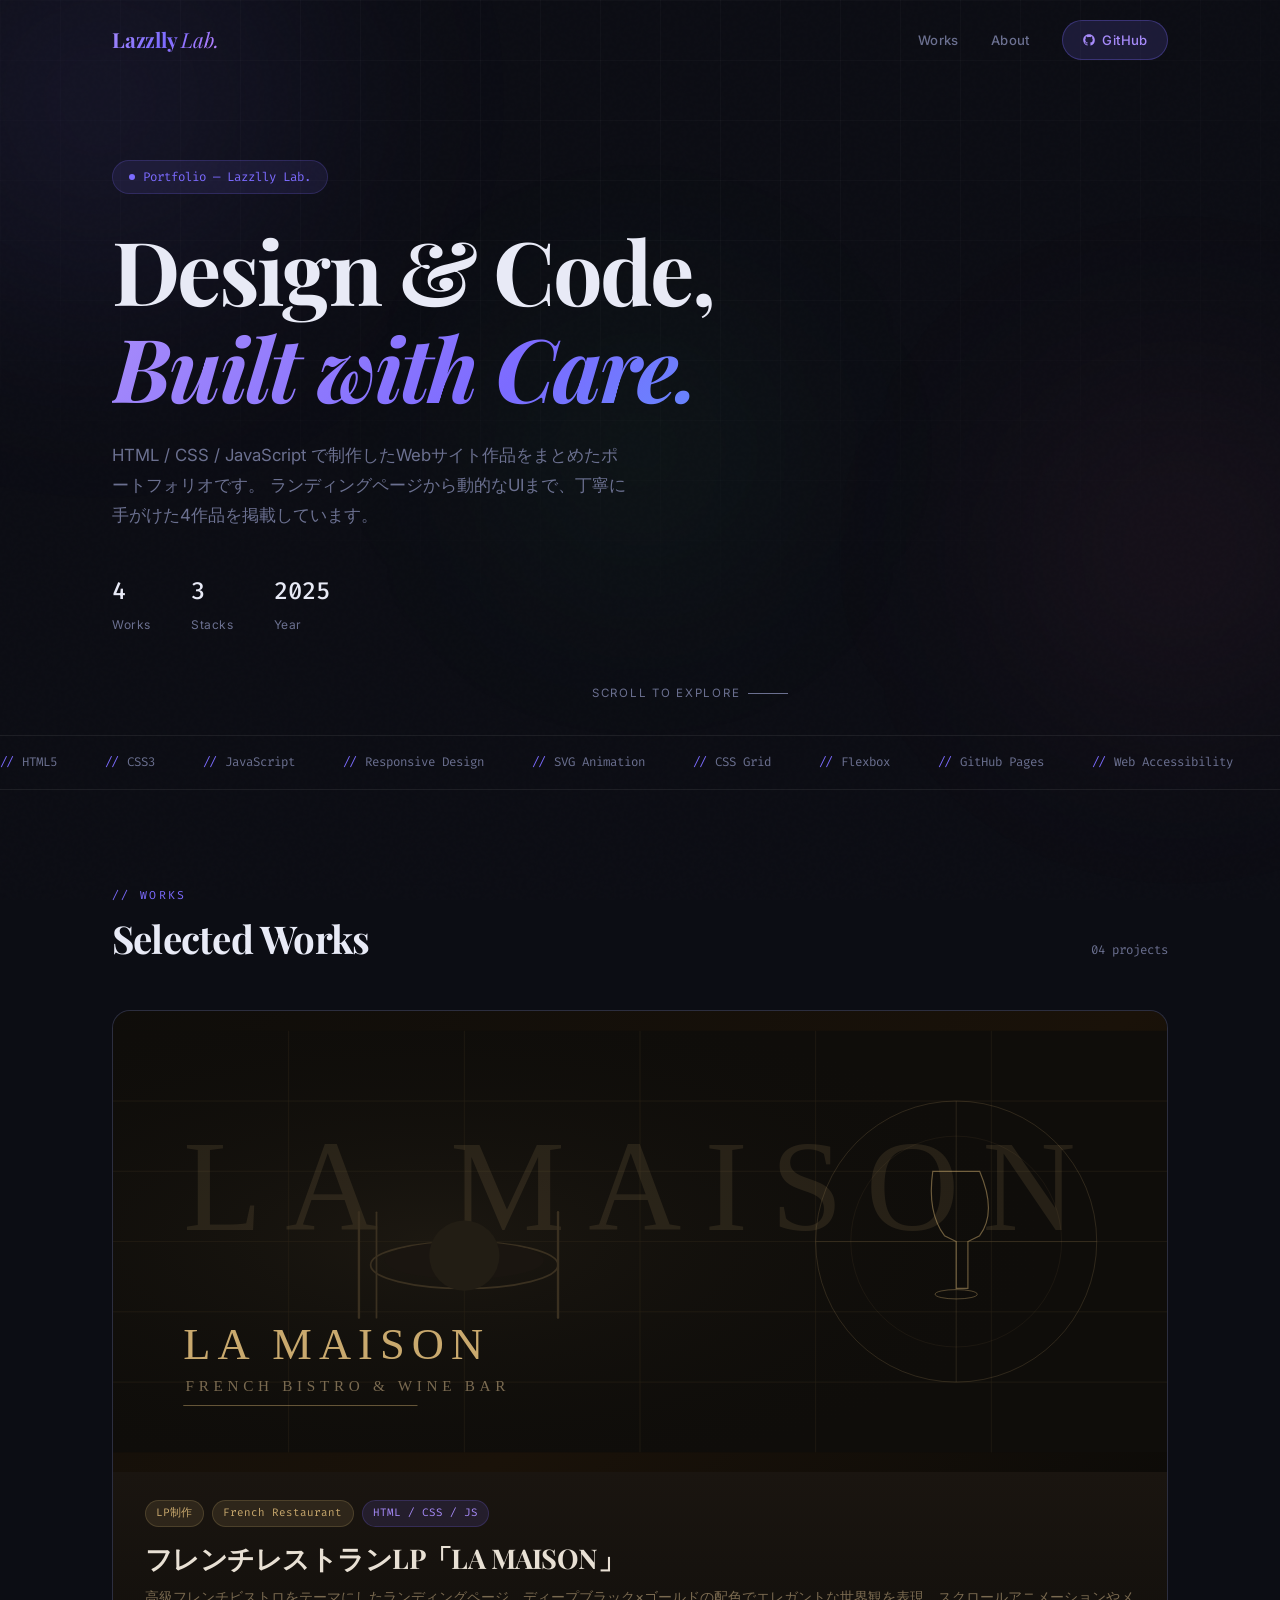
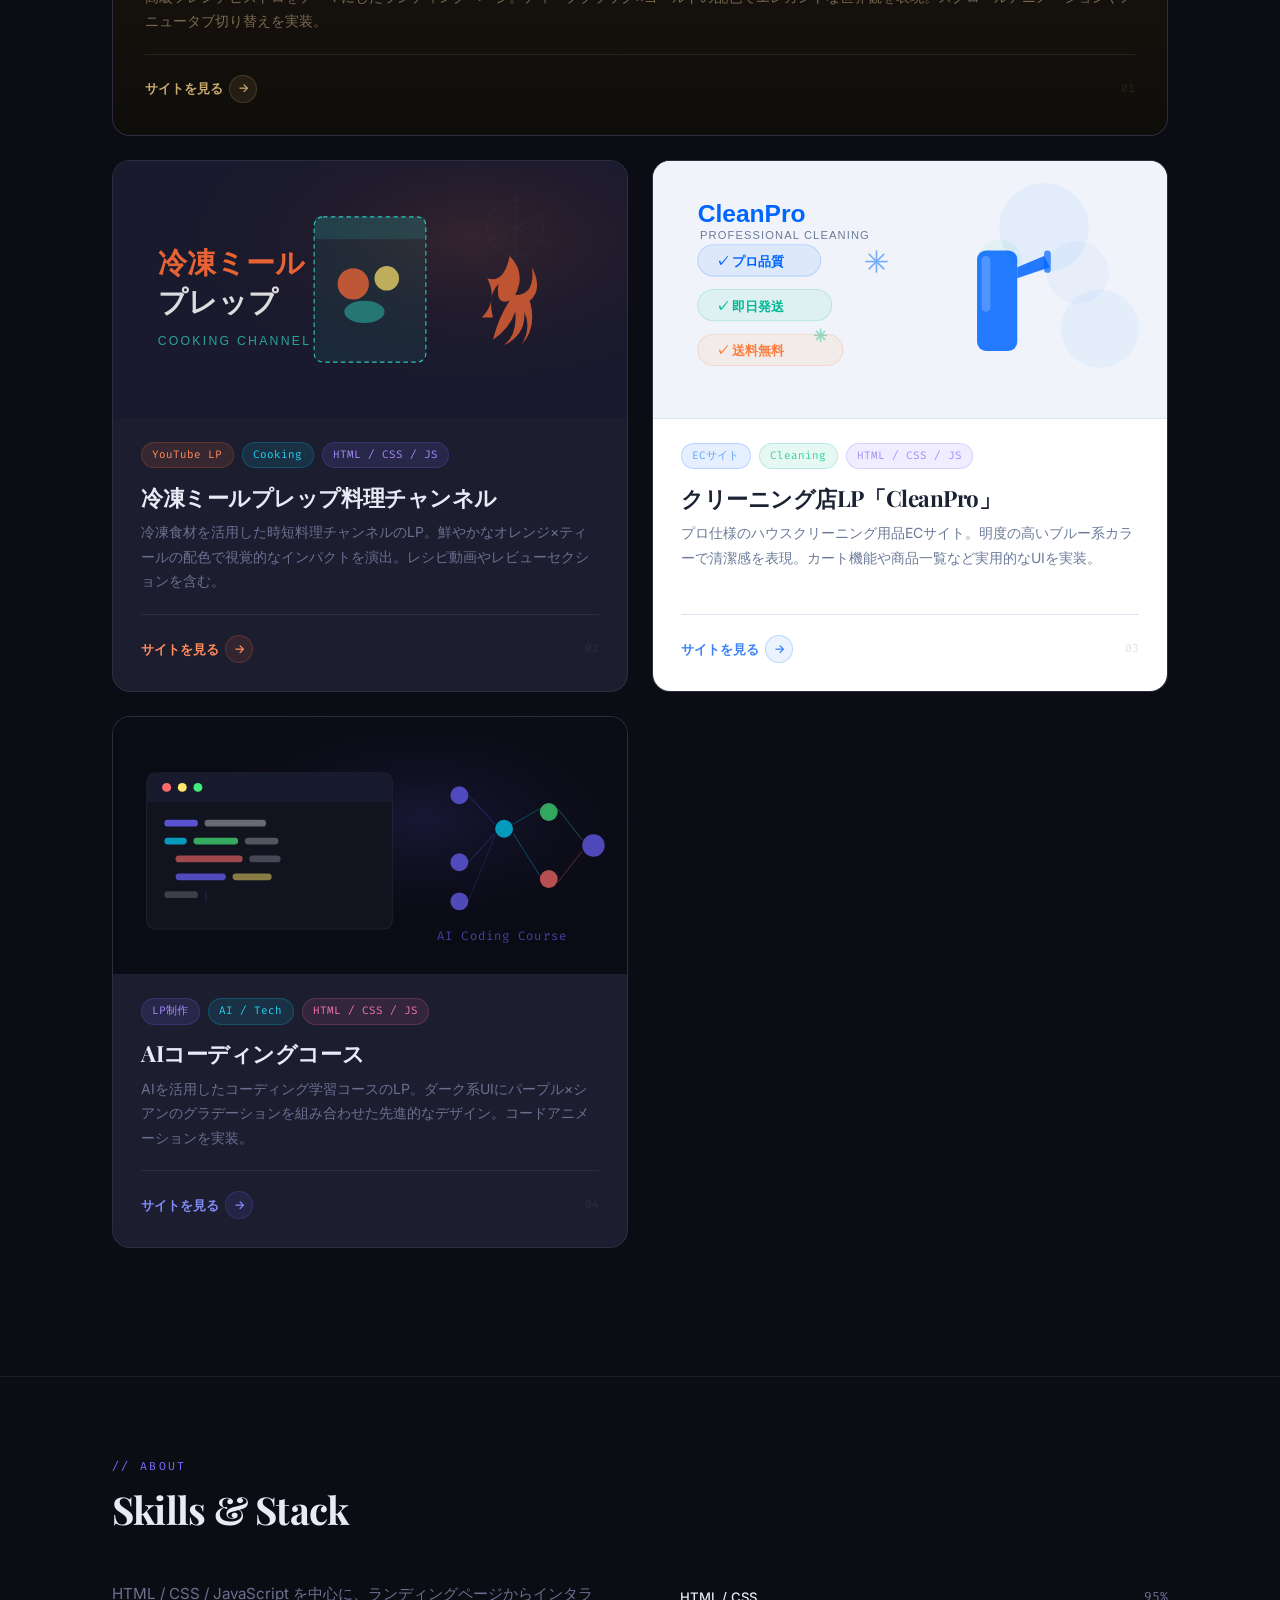
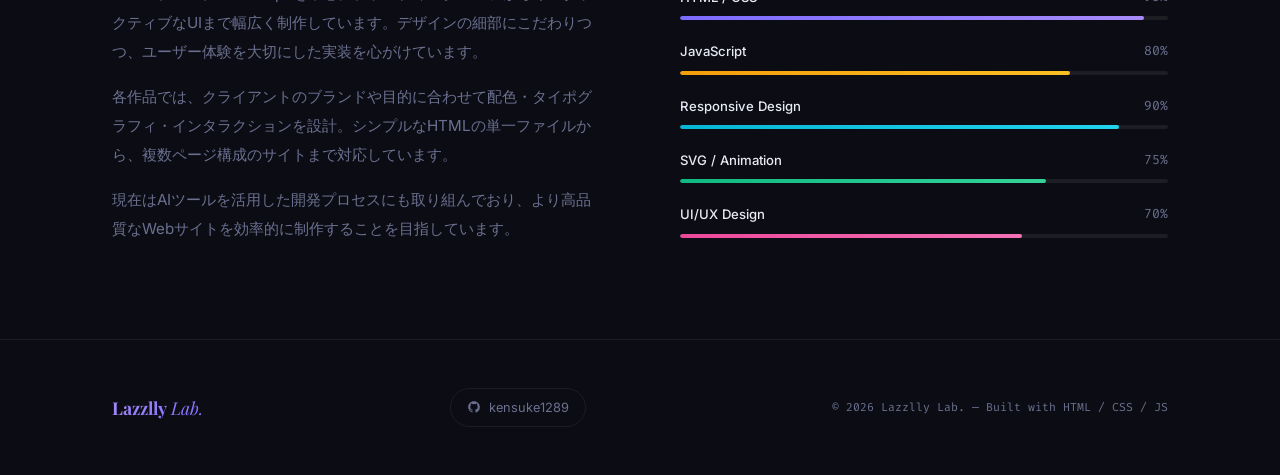
==== commit fa4a4918: "Add files via upload" ====
--- a/index.html
+++ b/index.html
@@ -1,1135 +1,1320 @@
 <!DOCTYPE html>
-<html lang="en">
+<html lang="ja">
 <head>
   <meta charset="UTF-8" />
   <meta name="viewport" content="width=device-width, initial-scale=1.0" />
-  <title>AI Coding — Learn to Build with Artificial Intelligence</title>
+  <title>Lazzlly Lab. — Portfolio</title>
+  <meta name="description" content="Lazzlly Lab. のポートフォリオサイトです。HTML/CSS/JSで制作したWebサイト作品を掲載しています。" />
+  <link rel="preconnect" href="https://fonts.googleapis.com" />
+  <link rel="preconnect" href="https://fonts.gstatic.com" crossorigin />
+  <link href="https://fonts.googleapis.com/css2?family=Inter:wght@300;400;500;600;700&family=Playfair+Display:ital,wght@0,700;1,400&family=Fira+Code:wght@400;500&display=swap" rel="stylesheet" />
+
   <style>
-    /* ── Reset & Tokens ── */
+    /* =============================================
+       Reset & Design Tokens
+    ============================================= */
     *, *::before, *::after { box-sizing: border-box; margin: 0; padding: 0; }
 
     :root {
-      --bg:        #0a0b14;
-      --surface:   #11131f;
-      --surface2:  #181b2e;
-      --border:    rgba(255,255,255,.07);
-      --accent:    #6c63ff;
-      --accent2:   #00d4ff;
-      --accent3:   #ff6b6b;
+      --bg:        #0c0d14;
+      --bg2:       #111220;
+      --bg3:       #181a2e;
+      --surface:   #1c1e30;
+      --border:    rgba(255, 255, 255, 0.07);
+      --border-hover: rgba(255, 255, 255, 0.15);
+      --text:      #e8eaf6;
+      --muted:     #6b7090;
+      --accent:    #7c6bff;
+      --accent2:   #ff6b9d;
       --green:     #43e97b;
-      --text:      #e8eaf6;
-      --muted:     #7b7f9e;
-      --radius:    14px;
+      --radius:    18px;
+      --radius-sm: 10px;
+      --shadow:    0 4px 32px rgba(0, 0, 0, 0.35);
+      --shadow-lg: 0 16px 64px rgba(0, 0, 0, 0.5);
       --font:      'Inter', system-ui, sans-serif;
-      --mono:      'Fira Code', 'Courier New', monospace;
-    }
-
-    html { scroll-behavior: smooth; }
+      --font-serif:'Playfair Display', serif;
+      --font-mono: 'Fira Code', monospace;
+      --ease:      cubic-bezier(0.34, 1.56, 0.64, 1);
+    }
+
+    html { scroll-behavior: smooth; font-size: 16px; }
 
     body {
       background: var(--bg);
       color: var(--text);
       font-family: var(--font);
-      line-height: 1.65;
+      font-weight: 400;
+      line-height: 1.7;
       overflow-x: hidden;
     }
 
-    /* ── Typography ── */
-    h1, h2, h3, h4 { line-height: 1.2; letter-spacing: -0.02em; }
-    a { color: var(--accent2); text-decoration: none; }
-    a:hover { text-decoration: underline; }
-
-    /* ── Utility ── */
-    .container { max-width: 1100px; margin: 0 auto; padding: 0 24px; }
-    .badge {
-      display: inline-block;
-      background: rgba(108,99,255,.15);
-      border: 1px solid rgba(108,99,255,.4);
+    a { color: inherit; text-decoration: none; }
+
+    /* =============================================
+       Noise texture overlay
+    ============================================= */
+    body::before {
+      content: '';
+      position: fixed;
+      inset: 0;
+      background-image: url("data:image/svg+xml,%3Csvg viewBox='0 0 256 256' xmlns='http://www.w3.org/2000/svg'%3E%3Cfilter id='n'%3E%3CfeTurbulence type='fractalNoise' baseFrequency='0.9' numOctaves='4' stitchTiles='stitch'/%3E%3C/filter%3E%3Crect width='100%25' height='100%25' filter='url(%23n)' opacity='0.03'/%3E%3C/svg%3E");
+      pointer-events: none;
+      z-index: 0;
+      opacity: 0.4;
+    }
+
+    /* =============================================
+       Background grid lines
+    ============================================= */
+    .bg-grid {
+      position: fixed;
+      inset: 0;
+      z-index: 0;
+      pointer-events: none;
+      background-image:
+        linear-gradient(rgba(255,255,255,0.025) 1px, transparent 1px),
+        linear-gradient(90deg, rgba(255,255,255,0.025) 1px, transparent 1px);
+      background-size: 60px 60px;
+      mask-image: radial-gradient(ellipse 80% 80% at 50% 0%, black 30%, transparent 100%);
+    }
+
+    /* =============================================
+       Glow blobs
+    ============================================= */
+    .blob {
+      position: fixed;
+      border-radius: 50%;
+      filter: blur(100px);
+      pointer-events: none;
+      z-index: 0;
+    }
+
+    .blob-1 {
+      width: 600px; height: 600px;
+      background: radial-gradient(circle, rgba(124, 107, 255, 0.12) 0%, transparent 70%);
+      top: -200px; left: -200px;
+      animation: blobMove1 20s ease-in-out infinite;
+    }
+
+    .blob-2 {
+      width: 500px; height: 500px;
+      background: radial-gradient(circle, rgba(255, 107, 157, 0.08) 0%, transparent 70%);
+      bottom: 100px; right: -150px;
+      animation: blobMove2 25s ease-in-out infinite;
+    }
+
+    .blob-3 {
+      width: 400px; height: 400px;
+      background: radial-gradient(circle, rgba(67, 233, 123, 0.07) 0%, transparent 70%);
+      top: 50%; left: 50%;
+      transform: translate(-50%, -50%);
+      animation: blobMove3 18s ease-in-out infinite;
+    }
+
+    @keyframes blobMove1 {
+      0%, 100% { transform: translate(0, 0) scale(1); }
+      33%  { transform: translate(60px, 40px) scale(1.1); }
+      66%  { transform: translate(-30px, 60px) scale(0.9); }
+    }
+
+    @keyframes blobMove2 {
+      0%, 100% { transform: translate(0, 0) scale(1); }
+      50%  { transform: translate(-50px, -40px) scale(1.15); }
+    }
+
+    @keyframes blobMove3 {
+      0%, 100% { transform: translate(-50%, -50%) scale(1); }
+      50%  { transform: translate(-50%, -50%) scale(1.2); }
+    }
+
+    /* =============================================
+       Layout wrapper
+    ============================================= */
+    .wrapper {
+      position: relative;
+      z-index: 1;
+      max-width: 1120px;
+      margin: 0 auto;
+      padding: 0 2rem;
+    }
+
+    /* =============================================
+       Header / Nav
+    ============================================= */
+    .header {
+      position: fixed;
+      top: 0; left: 0; right: 0;
+      z-index: 100;
+      padding: 1.25rem 0;
+      transition: all 0.4s ease;
+    }
+
+    .header.scrolled {
+      background: rgba(12, 13, 20, 0.85);
+      backdrop-filter: blur(20px);
+      border-bottom: 1px solid var(--border);
+      padding: 0.8rem 0;
+    }
+
+    .header__inner {
+      max-width: 1120px;
+      margin: 0 auto;
+      padding: 0 2rem;
+      display: flex;
+      align-items: center;
+      justify-content: space-between;
+    }
+
+    .header__logo {
+      font-family: var(--font-serif);
+      font-size: 1.3rem;
+      font-weight: 700;
+      background: linear-gradient(135deg, #a78bfa, #7c6bff, #c084fc);
+      -webkit-background-clip: text;
+      -webkit-text-fill-color: transparent;
+      background-clip: text;
+      letter-spacing: -0.01em;
+    }
+
+    .header__logo em {
+      font-style: italic;
+      font-weight: 400;
+    }
+
+    .header__nav {
+      display: flex;
+      align-items: center;
+      gap: 2rem;
+    }
+
+    .header__nav a {
+      font-size: 0.82rem;
+      font-weight: 500;
+      color: var(--muted);
+      letter-spacing: 0.03em;
+      transition: color 0.3s ease;
+    }
+
+    .header__nav a:hover { color: var(--text); }
+
+    .header__cta {
+      display: inline-flex;
+      align-items: center;
+      gap: 0.4rem;
+      padding: 0.5rem 1.2rem;
+      background: rgba(124, 107, 255, 0.15);
+      border: 1px solid rgba(124, 107, 255, 0.3);
+      border-radius: 50px;
+      font-size: 0.8rem;
+      font-weight: 500;
+      color: #a78bfa !important;
+      transition: all 0.3s ease !important;
+    }
+
+    .header__cta:hover {
+      background: rgba(124, 107, 255, 0.25) !important;
+      border-color: rgba(124, 107, 255, 0.5) !important;
+      color: #c4b5fd !important;
+      transform: none !important;
+    }
+
+    /* =============================================
+       Hero
+    ============================================= */
+    .hero {
+      padding: 160px 0 100px;
+      position: relative;
+    }
+
+    .hero__eyebrow {
+      display: inline-flex;
+      align-items: center;
+      gap: 0.5rem;
+      font-family: var(--font-mono);
+      font-size: 0.78rem;
       color: var(--accent);
-      font-size: 12px;
-      font-weight: 600;
-      letter-spacing: .08em;
+      background: rgba(124, 107, 255, 0.1);
+      border: 1px solid rgba(124, 107, 255, 0.2);
+      padding: 0.35rem 1rem;
+      border-radius: 50px;
+      margin-bottom: 1.75rem;
+      opacity: 0;
+      animation: fadeUp 0.7s ease forwards 0.2s;
+    }
+
+    .hero__eyebrow::before {
+      content: '';
+      width: 6px; height: 6px;
+      background: var(--accent);
+      border-radius: 50%;
+      animation: pulse 2s ease-in-out infinite;
+    }
+
+    @keyframes pulse {
+      0%, 100% { opacity: 1; transform: scale(1); }
+      50%  { opacity: 0.5; transform: scale(0.7); }
+    }
+
+    .hero__title {
+      font-family: var(--font-serif);
+      font-size: clamp(3rem, 7vw, 5.5rem);
+      font-weight: 700;
+      line-height: 1.1;
+      letter-spacing: -0.03em;
+      margin-bottom: 1.5rem;
+      opacity: 0;
+      animation: fadeUp 0.7s ease forwards 0.35s;
+    }
+
+    .hero__title .line-1 { display: block; color: var(--text); }
+    .hero__title .line-2 {
+      display: block;
+      background: linear-gradient(135deg, #a78bfa 0%, #7c6bff 40%, #38bdf8 100%);
+      -webkit-background-clip: text;
+      -webkit-text-fill-color: transparent;
+      background-clip: text;
+      font-style: italic;
+    }
+
+    .hero__desc {
+      font-size: 1.05rem;
+      color: var(--muted);
+      max-width: 520px;
+      line-height: 1.8;
+      margin-bottom: 2.5rem;
+      opacity: 0;
+      animation: fadeUp 0.7s ease forwards 0.5s;
+    }
+
+    .hero__meta {
+      display: flex;
+      gap: 2.5rem;
+      flex-wrap: wrap;
+      opacity: 0;
+      animation: fadeUp 0.7s ease forwards 0.65s;
+    }
+
+    .hero__meta-item {
+      display: flex;
+      flex-direction: column;
+      gap: 0.2rem;
+    }
+
+    .hero__meta-item strong {
+      font-family: var(--font-mono);
+      font-size: 1.5rem;
+      font-weight: 500;
+      color: var(--text);
+    }
+
+    .hero__meta-item span {
+      font-size: 0.75rem;
+      color: var(--muted);
+      letter-spacing: 0.05em;
+    }
+
+    .hero__scroll-hint {
+      position: absolute;
+      bottom: 2rem;
+      left: 2rem;
+      display: flex;
+      align-items: center;
+      gap: 0.5rem;
+      font-size: 0.72rem;
+      color: var(--muted);
+      letter-spacing: 0.15em;
       text-transform: uppercase;
-      padding: 4px 12px;
-      border-radius: 99px;
-    }
-    .tag {
-      display: inline-block;
-      background: rgba(255,255,255,.05);
-      border: 1px solid var(--border);
+      opacity: 0;
+      animation: fadeIn 1s ease forwards 1.2s;
+    }
+
+    .hero__scroll-hint::after {
+      content: '';
+      width: 40px;
+      height: 1px;
+      background: var(--muted);
+    }
+
+    /* =============================================
+       Skills strip
+    ============================================= */
+    .skills-strip {
+      border-top: 1px solid var(--border);
+      border-bottom: 1px solid var(--border);
+      padding: 1rem 0;
+      overflow: hidden;
+      position: relative;
+    }
+
+    .skills-strip__track {
+      display: flex;
+      gap: 3rem;
+      animation: marquee 20s linear infinite;
+      width: max-content;
+    }
+
+    .skills-strip__item {
+      display: flex;
+      align-items: center;
+      gap: 0.5rem;
+      font-family: var(--font-mono);
+      font-size: 0.78rem;
       color: var(--muted);
-      font-size: 11px;
-      padding: 2px 10px;
-      border-radius: 99px;
-    }
-
-    /* ── Nav ── */
-    nav {
-      position: fixed; top: 0; left: 0; right: 0;
-      z-index: 100;
-      backdrop-filter: blur(18px) saturate(180%);
-      background: rgba(10,11,20,.75);
-      border-bottom: 1px solid var(--border);
-    }
-    .nav-inner {
-      display: flex; align-items: center; justify-content: space-between;
-      height: 64px;
-    }
-    .logo {
-      font-size: 18px; font-weight: 700;
-      background: linear-gradient(135deg, var(--accent), var(--accent2));
-      -webkit-background-clip: text; -webkit-text-fill-color: transparent;
-    }
-    .nav-links { display: flex; gap: 32px; }
-    .nav-links a { color: var(--muted); font-size: 14px; font-weight: 500; transition: color .2s; }
-    .nav-links a:hover { color: var(--text); text-decoration: none; }
-    .nav-cta {
-      background: var(--accent);
-      color: #fff !important;
-      font-size: 13px !important;
-      font-weight: 600 !important;
-      padding: 8px 18px;
-      border-radius: 8px;
-      transition: opacity .2s !important;
-    }
-    .nav-cta:hover { opacity: .85; }
-
-    /* ── Hero ── */
-    .hero {
-      min-height: 100vh;
-      display: flex; align-items: center;
-      padding-top: 64px;
+      white-space: nowrap;
+    }
+
+    .skills-strip__item span { color: var(--accent); }
+
+    @keyframes marquee {
+      from { transform: translateX(0); }
+      to   { transform: translateX(-50%); }
+    }
+
+    /* =============================================
+       Section header
+    ============================================= */
+    .section-head {
+      display: flex;
+      align-items: flex-end;
+      justify-content: space-between;
+      gap: 2rem;
+      margin-bottom: 3rem;
+      flex-wrap: wrap;
+    }
+
+    .section-label {
+      font-family: var(--font-mono);
+      font-size: 0.72rem;
+      color: var(--accent);
+      letter-spacing: 0.2em;
+      text-transform: uppercase;
+      margin-bottom: 0.6rem;
+    }
+
+    .section-title {
+      font-family: var(--font-serif);
+      font-size: clamp(1.8rem, 3.5vw, 2.4rem);
+      font-weight: 700;
+      color: var(--text);
+      letter-spacing: -0.02em;
+      line-height: 1.2;
+    }
+
+    .section-count {
+      font-family: var(--font-mono);
+      font-size: 0.78rem;
+      color: var(--muted);
+    }
+
+    /* =============================================
+       Projects section
+    ============================================= */
+    .projects {
+      padding: 6rem 0 8rem;
+    }
+
+    /* =============================================
+       Project Cards Grid
+    ============================================= */
+    .cards-grid {
+      display: grid;
+      grid-template-columns: repeat(2, 1fr);
+      gap: 1.5rem;
+    }
+
+    /* featured card — spans 2 columns */
+    .card--featured {
+      grid-column: span 2;
+    }
+
+    /* =============================================
+       Base Card
+    ============================================= */
+    .card {
       position: relative;
-      overflow: hidden;
-    }
-    .hero-bg {
-      position: absolute; inset: 0; z-index: 0;
-      background:
-        radial-gradient(ellipse 60% 50% at 20% 40%, rgba(108,99,255,.18) 0%, transparent 70%),
-        radial-gradient(ellipse 50% 40% at 80% 60%, rgba(0,212,255,.12) 0%, transparent 70%);
-    }
-    .grid-lines {
-      position: absolute; inset: 0; z-index: 0;
-      background-image:
-        linear-gradient(rgba(255,255,255,.03) 1px, transparent 1px),
-        linear-gradient(90deg, rgba(255,255,255,.03) 1px, transparent 1px);
-      background-size: 60px 60px;
-    }
-    .hero-content { position: relative; z-index: 1; max-width: 700px; }
-    .hero-eyebrow { margin-bottom: 20px; }
-    .hero h1 {
-      font-size: clamp(2.4rem, 6vw, 4rem);
-      font-weight: 800;
-      margin-bottom: 24px;
-    }
-    .hero h1 span {
-      background: linear-gradient(135deg, var(--accent), var(--accent2));
-      -webkit-background-clip: text; -webkit-text-fill-color: transparent;
-    }
-    .hero p { font-size: 1.15rem; color: var(--muted); max-width: 560px; margin-bottom: 36px; }
-    .hero-actions { display: flex; gap: 16px; flex-wrap: wrap; }
-    .btn-primary {
-      display: inline-flex; align-items: center; gap: 8px;
-      background: linear-gradient(135deg, var(--accent), #8b5cf6);
-      color: #fff;
-      font-weight: 600; font-size: 15px;
-      padding: 14px 28px; border-radius: 10px;
-      transition: transform .2s, box-shadow .2s;
-      box-shadow: 0 0 30px rgba(108,99,255,.35);
-    }
-    .btn-primary:hover { transform: translateY(-2px); box-shadow: 0 8px 40px rgba(108,99,255,.5); text-decoration: none; }
-    .btn-secondary {
-      display: inline-flex; align-items: center; gap: 8px;
-      background: rgba(255,255,255,.06);
-      border: 1px solid var(--border);
-      color: var(--text);
-      font-weight: 600; font-size: 15px;
-      padding: 14px 28px; border-radius: 10px;
-      transition: background .2s;
-    }
-    .btn-secondary:hover { background: rgba(255,255,255,.10); text-decoration: none; }
-
-    /* ── Stats ── */
-    .stats {
-      display: flex; gap: 48px; flex-wrap: wrap;
-      margin-top: 56px; padding-top: 40px;
-      border-top: 1px solid var(--border);
-    }
-    .stat-item { }
-    .stat-num { font-size: 2rem; font-weight: 800; color: var(--text); }
-    .stat-label { font-size: 13px; color: var(--muted); margin-top: 2px; }
-
-    /* ── Section ── */
-    section { padding: 96px 0; }
-    .section-header { text-align: center; margin-bottom: 64px; }
-    .section-header h2 { font-size: clamp(1.8rem, 4vw, 2.6rem); font-weight: 700; margin: 12px 0; }
-    .section-header p { color: var(--muted); font-size: 1.05rem; max-width: 520px; margin: 0 auto; }
-
-    /* ── What is AI Coding ── */
-    .intro-grid {
-      display: grid;
-      grid-template-columns: 1fr 1fr;
-      gap: 40px;
-      align-items: center;
-    }
-    @media (max-width: 768px) { .intro-grid { grid-template-columns: 1fr; } }
-    .intro-text h2 { font-size: clamp(1.6rem, 3vw, 2.2rem); font-weight: 700; margin-bottom: 16px; }
-    .intro-text p { color: var(--muted); margin-bottom: 16px; }
-    .feature-list { list-style: none; display: flex; flex-direction: column; gap: 12px; margin-top: 24px; }
-    .feature-list li {
-      display: flex; align-items: flex-start; gap: 12px;
-      font-size: 14px;
-    }
-    .feature-list .icon {
-      width: 24px; height: 24px; flex-shrink: 0;
-      background: rgba(108,99,255,.15);
-      border-radius: 6px;
-      display: flex; align-items: center; justify-content: center;
-      font-size: 13px;
-    }
-
-    /* ── Code Block ── */
-    .code-window {
-      background: #0d0f1a;
-      border: 1px solid var(--border);
-      border-radius: var(--radius);
-      overflow: hidden;
-    }
-    .code-titlebar {
-      background: #161929;
-      border-bottom: 1px solid var(--border);
-      padding: 12px 16px;
-      display: flex; align-items: center; gap: 10px;
-    }
-    .dot { width: 12px; height: 12px; border-radius: 50%; }
-    .dot-r { background: #ff5f57; }
-    .dot-y { background: #febc2e; }
-    .dot-g { background: #28c840; }
-    .code-filename { font-size: 12px; color: var(--muted); margin-left: 8px; font-family: var(--mono); }
-    .code-body {
-      padding: 24px;
-      font-family: var(--mono);
-      font-size: 13px;
-      line-height: 1.8;
-      overflow-x: auto;
-    }
-    .code-body .comment { color: #546e7a; }
-    .code-body .keyword { color: #c792ea; }
-    .code-body .string  { color: #c3e88d; }
-    .code-body .fn      { color: #82aaff; }
-    .code-body .num     { color: #f78c6c; }
-    .code-body .var     { color: var(--text); }
-    .code-body .output  { color: var(--green); }
-    .code-body .prompt  { color: var(--accent2); }
-
-    /* ── Concepts Grid ── */
-    .concepts-grid {
-      display: grid;
-      grid-template-columns: repeat(auto-fit, minmax(300px, 1fr));
-      gap: 24px;
-    }
-    .concept-card {
-      background: var(--surface);
-      border: 1px solid var(--border);
-      border-radius: var(--radius);
-      padding: 28px;
-      transition: border-color .2s, transform .2s;
-      position: relative;
-      overflow: hidden;
-    }
-    .concept-card::before {
-      content: '';
-      position: absolute;
-      inset: 0;
-      background: radial-gradient(ellipse 80% 60% at 50% 0%, rgba(108,99,255,.08) 0%, transparent 70%);
-      pointer-events: none;
-    }
-    .concept-card:hover { border-color: rgba(108,99,255,.5); transform: translateY(-4px); }
-    .card-icon {
-      width: 48px; height: 48px;
-      border-radius: 12px;
-      display: flex; align-items: center; justify-content: center;
-      font-size: 22px;
-      margin-bottom: 16px;
-    }
-    .concept-card h3 { font-size: 17px; font-weight: 700; margin-bottom: 8px; }
-    .concept-card p  { font-size: 14px; color: var(--muted); line-height: 1.6; }
-    .concept-card .tags { margin-top: 16px; display: flex; gap: 6px; flex-wrap: wrap; }
-
-    /* ── Curriculum ── */
-    .curriculum { background: var(--surface); }
-    .curriculum-list { display: flex; flex-direction: column; gap: 0; }
-    .lesson {
-      display: grid;
-      grid-template-columns: 56px 1fr auto;
-      gap: 20px;
-      align-items: start;
-      padding: 24px 0;
-      border-bottom: 1px solid var(--border);
-      transition: background .15s;
-    }
-    .lesson:last-child { border-bottom: none; }
-    .lesson-num {
-      width: 40px; height: 40px;
-      border-radius: 10px;
-      background: rgba(108,99,255,.12);
-      border: 1px solid rgba(108,99,255,.25);
-      display: flex; align-items: center; justify-content: center;
-      font-weight: 700; font-size: 14px;
-      color: var(--accent);
-      flex-shrink: 0;
-    }
-    .lesson-title { font-size: 16px; font-weight: 600; margin-bottom: 4px; }
-    .lesson-desc  { font-size: 13px; color: var(--muted); }
-    .lesson-meta  { display: flex; flex-direction: column; align-items: flex-end; gap: 6px; }
-    .lesson-time  { font-size: 12px; color: var(--muted); white-space: nowrap; }
-    .pill {
-      font-size: 10px; font-weight: 700;
-      padding: 3px 10px; border-radius: 99px;
-      text-transform: uppercase; letter-spacing: .06em;
-    }
-    .pill-beginner { background: rgba(67,233,123,.12); color: var(--green); border: 1px solid rgba(67,233,123,.3); }
-    .pill-intermediate { background: rgba(0,212,255,.12); color: var(--accent2); border: 1px solid rgba(0,212,255,.3); }
-    .pill-advanced { background: rgba(255,107,107,.12); color: var(--accent3); border: 1px solid rgba(255,107,107,.3); }
-
-    /* ── Prompt Engineering ── */
-    .prompt-section { }
-    .prompt-grid {
-      display: grid;
-      grid-template-columns: 1fr 1fr;
-      gap: 24px;
-    }
-    @media (max-width: 768px) { .prompt-grid { grid-template-columns: 1fr; } }
-    .prompt-card {
       background: var(--surface);
       border: 1px solid var(--border);
       border-radius: var(--radius);
       overflow: hidden;
-    }
-    .prompt-label {
-      padding: 12px 16px;
-      font-size: 12px; font-weight: 700;
-      letter-spacing: .06em; text-transform: uppercase;
-      border-bottom: 1px solid var(--border);
-    }
-    .bad-label  { color: var(--accent3); background: rgba(255,107,107,.07); }
-    .good-label { color: var(--green);   background: rgba(67,233,123,.07); }
-    .prompt-body { padding: 20px; font-size: 14px; color: var(--muted); line-height: 1.7; }
-    .prompt-body strong { color: var(--text); }
-
-    /* ── Tools ── */
-    .tools-grid {
+      transition: all 0.4s var(--ease);
+      display: flex;
+      flex-direction: column;
+      cursor: pointer;
+      text-decoration: none;
+      color: inherit;
+    }
+
+    .card::before {
+      content: '';
+      position: absolute;
+      inset: 0;
+      opacity: 0;
+      transition: opacity 0.4s ease;
+      z-index: 0;
+      border-radius: inherit;
+    }
+
+    .card:hover {
+      transform: translateY(-6px);
+      border-color: var(--border-hover);
+      box-shadow: var(--shadow-lg);
+    }
+
+    .card:hover::before { opacity: 1; }
+
+    /* =============================================
+       Card: Visual Thumbnail
+    ============================================= */
+    .card__visual {
+      width: 100%;
+      aspect-ratio: 16/8;
+      overflow: hidden;
+      position: relative;
+      flex-shrink: 0;
+    }
+
+    .card--featured .card__visual {
+      aspect-ratio: 16/7;
+    }
+
+    .card__visual-inner {
+      width: 100%;
+      height: 100%;
+      display: flex;
+      align-items: center;
+      justify-content: center;
+      transition: transform 0.6s ease;
+      position: relative;
+    }
+
+    .card:hover .card__visual-inner {
+      transform: scale(1.03);
+    }
+
+    /* ── 1. LA MAISON (French Restaurant) ── */
+    .card--maison .card__visual-inner {
+      background: linear-gradient(145deg, #0f0d0a 0%, #1a1209 60%, #0d0b08 100%);
+    }
+
+    .card--maison::before {
+      background: radial-gradient(ellipse at top left, rgba(201, 169, 110, 0.06) 0%, transparent 60%);
+    }
+
+    /* ── 2. Freezer Cooking ── */
+    .card--freezer .card__visual-inner {
+      background: linear-gradient(145deg, #1A1A2E 0%, #16213E 50%, #0F3460 100%);
+    }
+
+    .card--freezer::before {
+      background: radial-gradient(ellipse at bottom right, rgba(255, 107, 53, 0.08) 0%, transparent 60%);
+    }
+
+    /* ── 3. Cleaning Shop ── */
+    .card--clean .card__visual-inner {
+      background: linear-gradient(145deg, #f0f4fa 0%, #e4eaf5 100%);
+    }
+
+    /* ── 4. AI Coding ── */
+    .card--ai .card__visual-inner {
+      background: linear-gradient(145deg, #0a0b14 0%, #11131f 50%, #0d0f1e 100%);
+    }
+
+    .card--ai::before {
+      background: radial-gradient(ellipse at top right, rgba(108, 99, 255, 0.1) 0%, transparent 60%);
+    }
+
+    /* =============================================
+       Card SVG Illustrations
+    ============================================= */
+
+    /* MAISON illustration */
+    .visual-maison {
+      width: 100%;
+      height: 100%;
+    }
+
+    /* Freezer cooking illustration */
+    .visual-freezer {
+      width: 100%;
+      height: 100%;
+    }
+
+    /* Clean illustration */
+    .visual-clean {
+      width: 100%;
+      height: 100%;
+    }
+
+    /* AI coding illustration */
+    .visual-ai {
+      width: 100%;
+      height: 100%;
+    }
+
+    /* =============================================
+       Card Body
+    ============================================= */
+    .card__body {
+      padding: 1.5rem 1.75rem 1.75rem;
+      display: flex;
+      flex-direction: column;
+      flex: 1;
+      position: relative;
+      z-index: 1;
+    }
+
+    .card--featured .card__body {
+      padding: 1.75rem 2rem 2rem;
+    }
+
+    .card__tags {
+      display: flex;
+      gap: 0.5rem;
+      flex-wrap: wrap;
+      margin-bottom: 0.9rem;
+    }
+
+    .tag {
+      font-family: var(--font-mono);
+      font-size: 0.68rem;
+      padding: 0.2rem 0.65rem;
+      border-radius: 50px;
+      font-weight: 400;
+    }
+
+    .tag--purple  { background: rgba(124,107,255,0.12); color: #a78bfa; border: 1px solid rgba(124,107,255,0.2); }
+    .tag--gold    { background: rgba(201,169,110,0.12); color: #c9a96e; border: 1px solid rgba(201,169,110,0.2); }
+    .tag--orange  { background: rgba(255,107,53,0.12);  color: #ff8c5a; border: 1px solid rgba(255,107,53,0.2); }
+    .tag--blue    { background: rgba(0,102,255,0.1);    color: #60a5fa; border: 1px solid rgba(0,102,255,0.2); }
+    .tag--cyan    { background: rgba(0,212,255,0.1);    color: #22d3ee; border: 1px solid rgba(0,212,255,0.2); }
+    .tag--green   { background: rgba(0,184,148,0.1);    color: #34d399; border: 1px solid rgba(0,184,148,0.2); }
+    .tag--pink    { background: rgba(255,107,157,0.1);  color: #f472b6; border: 1px solid rgba(255,107,157,0.2); }
+
+    .card__title {
+      font-family: var(--font-serif);
+      font-size: 1.4rem;
+      font-weight: 700;
+      letter-spacing: -0.02em;
+      line-height: 1.25;
+      margin-bottom: 0.6rem;
+      color: var(--text);
+    }
+
+    .card--featured .card__title { font-size: 1.7rem; }
+
+    .card__desc {
+      font-size: 0.875rem;
+      color: var(--muted);
+      line-height: 1.75;
+      flex: 1;
+      margin-bottom: 1.25rem;
+    }
+
+    .card__footer {
+      display: flex;
+      align-items: center;
+      justify-content: space-between;
+      gap: 1rem;
+      padding-top: 1.25rem;
+      border-top: 1px solid var(--border);
+    }
+
+    .card__link {
+      display: inline-flex;
+      align-items: center;
+      gap: 0.4rem;
+      font-size: 0.82rem;
+      font-weight: 600;
+      color: var(--accent);
+      transition: gap 0.3s ease;
+    }
+
+    .card:hover .card__link { gap: 0.7rem; }
+
+    .card__link-arrow {
+      display: inline-block;
+      width: 28px; height: 28px;
+      background: rgba(124,107,255,0.12);
+      border: 1px solid rgba(124,107,255,0.25);
+      border-radius: 50%;
+      display: flex;
+      align-items: center;
+      justify-content: center;
+      font-size: 0.75rem;
+      transition: all 0.3s ease;
+    }
+
+    .card:hover .card__link-arrow {
+      background: var(--accent);
+      border-color: var(--accent);
+    }
+
+    .card__num {
+      font-family: var(--font-mono);
+      font-size: 0.72rem;
+      color: var(--border);
+    }
+
+    /* Color overrides for link per card type */
+    .card--maison .card__link { color: #c9a96e; }
+    .card--maison .card__link-arrow { background: rgba(201,169,110,0.1); border-color: rgba(201,169,110,0.2); }
+    .card--maison:hover .card__link-arrow { background: #c9a96e; border-color: #c9a96e; }
+
+    .card--freezer .card__link { color: #ff8c5a; }
+    .card--freezer .card__link-arrow { background: rgba(255,107,53,0.1); border-color: rgba(255,107,53,0.2); }
+    .card--freezer:hover .card__link-arrow { background: #ff6b35; border-color: #ff6b35; }
+
+    .card--clean .card__link { color: #3b82f6; }
+    .card--clean .card__title { color: #1a2233; }
+    .card--clean .card__desc { color: #6b7a99; }
+    .card--clean .card__footer { border-color: #dde3ed; }
+    .card--clean .card__num { color: #dde3ed; }
+    .card--clean .card__link-arrow { background: rgba(0,102,255,0.08); border-color: rgba(0,102,255,0.2); }
+    .card--clean:hover .card__link-arrow { background: #3b82f6; border-color: #3b82f6; }
+
+    .card--ai .card__link { color: #818cf8; }
+    .card--ai .card__link-arrow { background: rgba(108,99,255,0.1); border-color: rgba(108,99,255,0.2); }
+    .card--ai:hover .card__link-arrow { background: #6c63ff; border-color: #6c63ff; }
+
+    /* =============================================
+       About Section
+    ============================================= */
+    .about {
+      padding: 5rem 0 6rem;
+      border-top: 1px solid var(--border);
+    }
+
+    .about__grid {
       display: grid;
-      grid-template-columns: repeat(auto-fit, minmax(240px, 1fr));
-      gap: 20px;
-    }
-    .tool-card {
-      background: var(--surface);
+      grid-template-columns: 1fr 1fr;
+      gap: 5rem;
+      align-items: center;
+    }
+
+    .about__text p {
+      font-size: 0.95rem;
+      color: var(--muted);
+      line-height: 1.9;
+      margin-bottom: 1rem;
+    }
+
+    .about__text p:last-child { margin-bottom: 0; }
+
+    .about__skills {
+      display: flex;
+      flex-direction: column;
+      gap: 1.25rem;
+    }
+
+    .skill-row {
+      display: flex;
+      flex-direction: column;
+      gap: 0.5rem;
+    }
+
+    .skill-row__header {
+      display: flex;
+      justify-content: space-between;
+      font-size: 0.82rem;
+    }
+
+    .skill-row__label { font-weight: 500; color: var(--text); }
+    .skill-row__val { font-family: var(--font-mono); color: var(--muted); }
+
+    .skill-bar {
+      height: 4px;
+      background: var(--border);
+      border-radius: 4px;
+      overflow: hidden;
+    }
+
+    .skill-bar__fill {
+      height: 100%;
+      border-radius: 4px;
+      transform: scaleX(0);
+      transform-origin: left;
+      transition: transform 1s ease;
+    }
+
+    .skill-bar__fill.animated { transform: scaleX(1); }
+
+    /* =============================================
+       Footer
+    ============================================= */
+    .footer {
+      border-top: 1px solid var(--border);
+      padding: 3rem 0;
+    }
+
+    .footer__inner {
+      display: flex;
+      align-items: center;
+      justify-content: space-between;
+      gap: 2rem;
+      flex-wrap: wrap;
+    }
+
+    .footer__logo {
+      font-family: var(--font-serif);
+      font-size: 1.1rem;
+      font-weight: 700;
+      background: linear-gradient(135deg, #a78bfa, #7c6bff);
+      -webkit-background-clip: text;
+      -webkit-text-fill-color: transparent;
+      background-clip: text;
+    }
+
+    .footer__copy {
+      font-family: var(--font-mono);
+      font-size: 0.72rem;
+      color: var(--muted);
+    }
+
+    .footer__github {
+      display: inline-flex;
+      align-items: center;
+      gap: 0.5rem;
+      font-size: 0.8rem;
+      color: var(--muted);
       border: 1px solid var(--border);
-      border-radius: var(--radius);
-      padding: 24px;
-      display: flex; gap: 16px; align-items: flex-start;
-      transition: border-color .2s, transform .2s;
-    }
-    .tool-card:hover { border-color: rgba(108,99,255,.4); transform: translateY(-2px); }
-    .tool-logo {
-      width: 44px; height: 44px; border-radius: 10px;
-      flex-shrink: 0;
-      display: flex; align-items: center; justify-content: center;
-      font-size: 20px; font-weight: 800;
-    }
-    .tool-name  { font-size: 15px; font-weight: 700; margin-bottom: 4px; }
-    .tool-desc  { font-size: 13px; color: var(--muted); }
-
-    /* ── Workflow ── */
-    .workflow-steps {
-      display: grid;
-      grid-template-columns: repeat(auto-fit, minmax(180px, 1fr));
-      gap: 0;
-      position: relative;
-    }
-    .workflow-step {
-      text-align: center;
-      padding: 32px 20px;
-      position: relative;
-    }
-    .workflow-step:not(:last-child)::after {
-      content: '→';
-      position: absolute; right: -10px; top: 50%;
-      transform: translateY(-50%);
-      color: var(--muted); font-size: 20px;
-    }
-    @media (max-width: 600px) {
-      .workflow-steps { grid-template-columns: 1fr; }
-      .workflow-step::after { display: none; }
-    }
-    .step-num {
-      width: 52px; height: 52px; border-radius: 50%;
-      background: linear-gradient(135deg, var(--accent), var(--accent2));
-      display: flex; align-items: center; justify-content: center;
-      font-size: 18px; font-weight: 800;
-      margin: 0 auto 16px;
-      box-shadow: 0 0 20px rgba(108,99,255,.4);
-    }
-    .workflow-step h4 { font-size: 15px; font-weight: 700; margin-bottom: 8px; }
-    .workflow-step p  { font-size: 13px; color: var(--muted); }
-
-    /* ── Callout ── */
-    .callout {
-      background: linear-gradient(135deg, rgba(108,99,255,.12), rgba(0,212,255,.08));
-      border: 1px solid rgba(108,99,255,.25);
-      border-radius: var(--radius);
-      padding: 28px 32px;
-      display: flex; gap: 16px; align-items: flex-start;
-    }
-    .callout-icon { font-size: 24px; flex-shrink: 0; margin-top: 2px; }
-    .callout h4 { font-size: 16px; font-weight: 700; margin-bottom: 6px; }
-    .callout p  { font-size: 14px; color: var(--muted); }
-
-    /* ── CTA ── */
-    .cta-section {
-      background: var(--surface);
-      border-top: 1px solid var(--border);
-      text-align: center;
-      padding: 96px 0;
-    }
-    .cta-section h2 { font-size: clamp(1.8rem, 4vw, 2.6rem); font-weight: 800; margin-bottom: 16px; }
-    .cta-section p  { color: var(--muted); font-size: 1.05rem; margin-bottom: 36px; }
-    .cta-glow {
-      display: inline-block;
-      border-radius: 12px;
-      box-shadow: 0 0 60px rgba(108,99,255,.35);
-    }
-
-    /* ── Footer ── */
-    footer {
-      border-top: 1px solid var(--border);
-      padding: 40px 0;
-    }
-    .footer-inner {
-      display: flex; justify-content: space-between; align-items: center; flex-wrap: wrap; gap: 16px;
-    }
-    .footer-links { display: flex; gap: 24px; }
-    .footer-links a { color: var(--muted); font-size: 14px; }
-    .footer-links a:hover { color: var(--text); }
-    footer p { font-size: 13px; color: var(--muted); }
-
-    /* ── Animations ── */
+      padding: 0.45rem 1rem;
+      border-radius: 50px;
+      transition: all 0.3s ease;
+    }
+
+    .footer__github:hover {
+      color: var(--text);
+      border-color: var(--border-hover);
+    }
+
+    /* =============================================
+       Animations
+    ============================================= */
     @keyframes fadeUp {
       from { opacity: 0; transform: translateY(24px); }
       to   { opacity: 1; transform: translateY(0); }
     }
-    .fade-up { animation: fadeUp .6s ease both; }
-    .delay-1 { animation-delay: .1s; }
-    .delay-2 { animation-delay: .2s; }
-    .delay-3 { animation-delay: .3s; }
-
-    /* ── Scrollbar ── */
-    ::-webkit-scrollbar { width: 6px; }
-    ::-webkit-scrollbar-track { background: var(--bg); }
-    ::-webkit-scrollbar-thumb { background: rgba(255,255,255,.1); border-radius: 99px; }
+
+    @keyframes fadeIn {
+      from { opacity: 0; }
+      to   { opacity: 1; }
+    }
+
+    .reveal {
+      opacity: 0;
+      transform: translateY(28px);
+      transition: opacity 0.7s ease, transform 0.7s ease;
+    }
+
+    .reveal.visible {
+      opacity: 1;
+      transform: translateY(0);
+    }
+
+    /* =============================================
+       Responsive
+    ============================================= */
+    @media (max-width: 860px) {
+      .cards-grid { grid-template-columns: 1fr; }
+      .card--featured { grid-column: span 1; }
+      .about__grid { grid-template-columns: 1fr; gap: 3rem; }
+      .header__nav { display: none; }
+    }
+
+    @media (max-width: 600px) {
+      .wrapper { padding: 0 1.25rem; }
+      .hero { padding: 120px 0 80px; }
+      .hero__title { font-size: 2.6rem; }
+      .hero__meta { gap: 1.5rem; }
+      .section-head { flex-direction: column; align-items: flex-start; }
+      .footer__inner { flex-direction: column; align-items: flex-start; }
+    }
   </style>
 </head>
+
 <body>
 
-<!-- ── Navigation ── -->
-<nav>
-  <div class="container nav-inner">
-    <span class="logo">⚡ AI Coding</span>
-    <div class="nav-links">
-      <a href="#concepts">Concepts</a>
-      <a href="#curriculum">Curriculum</a>
-      <a href="#prompting">Prompting</a>
-      <a href="#tools">Tools</a>
-      <a href="#start" class="nav-cta">Start Learning</a>
+  <!-- Background decorations -->
+  <div class="bg-grid" aria-hidden="true"></div>
+  <div class="blob blob-1" aria-hidden="true"></div>
+  <div class="blob blob-2" aria-hidden="true"></div>
+  <div class="blob blob-3" aria-hidden="true"></div>
+
+  <!-- ===================== HEADER ===================== -->
+  <header class="header" id="header">
+    <div class="header__inner">
+      <a href="#" class="header__logo">Lazzlly <em>Lab.</em></a>
+      <nav class="header__nav">
+        <a href="#works">Works</a>
+        <a href="#about">About</a>
+        <a href="https://github.com/kensuke1289" target="_blank" rel="noopener" class="header__cta">
+          <svg width="14" height="14" viewBox="0 0 24 24" fill="currentColor"><path d="M12 2C6.477 2 2 6.484 2 12.017c0 4.425 2.865 8.18 6.839 9.504.5.092.682-.217.682-.483 0-.237-.008-.868-.013-1.703-2.782.605-3.369-1.343-3.369-1.343-.454-1.158-1.11-1.466-1.11-1.466-.908-.62.069-.608.069-.608 1.003.07 1.531 1.032 1.531 1.032.892 1.53 2.341 1.088 2.91.832.092-.647.35-1.088.636-1.338-2.22-.253-4.555-1.113-4.555-4.951 0-1.093.39-1.988 1.029-2.688-.103-.253-.446-1.272.098-2.65 0 0 .84-.27 2.75 1.026A9.564 9.564 0 0112 6.844c.85.004 1.705.115 2.504.337 1.909-1.296 2.747-1.027 2.747-1.027.546 1.379.202 2.398.1 2.651.64.7 1.028 1.595 1.028 2.688 0 3.848-2.339 4.695-4.566 4.943.359.309.678.92.678 1.855 0 1.338-.012 2.419-.012 2.747 0 .268.18.58.688.482A10.019 10.019 0 0022 12.017C22 6.484 17.522 2 12 2z"/></svg>
+          GitHub
+        </a>
+      </nav>
     </div>
-  </div>
-</nav>
-
-<!-- ── Hero ── -->
-<section class="hero">
-  <div class="hero-bg"></div>
-  <div class="grid-lines"></div>
-  <div class="container">
-    <div class="hero-content">
-      <div class="hero-eyebrow fade-up">
-        <span class="badge">Free Curriculum · 2026 Edition</span>
-      </div>
-      <h1 class="fade-up delay-1">Build Faster with <span>Artificial Intelligence</span></h1>
-      <p class="fade-up delay-2">
-        Learn how to harness AI tools, write effective prompts, and integrate
-        large language models into your development workflow — from zero to production.
+  </header>
+
+  <!-- ===================== HERO ===================== -->
+  <section class="hero">
+    <div class="wrapper">
+      <p class="hero__eyebrow">Portfolio — Lazzlly Lab.</p>
+      <h1 class="hero__title">
+        <span class="line-1">Design &amp; Code,</span>
+        <span class="line-2">Built with Care.</span>
+      </h1>
+      <p class="hero__desc">
+        HTML / CSS / JavaScript で制作したWebサイト作品をまとめたポートフォリオです。
+        ランディングページから動的なUIまで、丁寧に手がけた4作品を掲載しています。
       </p>
-      <div class="hero-actions fade-up delay-3">
-        <a href="#curriculum" class="btn-primary">
-          <span>🚀</span> Start the Course
-        </a>
-        <a href="#concepts" class="btn-secondary">
-          <span>📖</span> Browse Concepts
-        </a>
-      </div>
-
-      <div class="stats fade-up delay-3">
-        <div class="stat-item">
-          <div class="stat-num">12</div>
-          <div class="stat-label">Lessons</div>
+      <div class="hero__meta">
+        <div class="hero__meta-item">
+          <strong>4</strong>
+          <span>Works</span>
         </div>
-        <div class="stat-item">
-          <div class="stat-num">6h</div>
-          <div class="stat-label">of Content</div>
+        <div class="hero__meta-item">
+          <strong>3</strong>
+          <span>Stacks</span>
         </div>
-        <div class="stat-item">
-          <div class="stat-num">100%</div>
-          <div class="stat-label">Free & Open</div>
-        </div>
-        <div class="stat-item">
-          <div class="stat-num">3</div>
-          <div class="stat-label">Skill Levels</div>
+        <div class="hero__meta-item">
+          <strong>2025</strong>
+          <span>Year</span>
         </div>
       </div>
     </div>
-  </div>
-</section>
-
-<!-- ── What is AI Coding ── -->
-<section id="intro" style="background: var(--surface); border-top: 1px solid var(--border);">
-  <div class="container">
-    <div class="intro-grid">
-      <div class="intro-text">
-        <span class="badge">What is AI Coding?</span>
-        <h2 style="margin-top:12px;">Using AI as your copilot to write, debug &amp; ship code</h2>
-        <p>
-          AI coding is the practice of using large language models (LLMs) and AI-powered
-          tools to assist at every stage of software development — from ideation to deployment.
-        </p>
-        <p>
-          It's not about replacing developers. It's about amplifying your capabilities: 
-          writing boilerplate in seconds, debugging with conversational explanations,
-          and exploring solutions you might not have thought of.
-        </p>
-        <ul class="feature-list">
-          <li>
-            <span class="icon">✨</span>
-            <span>Generate, refactor, and explain code in natural language</span>
-          </li>
-          <li>
-            <span class="icon">🐛</span>
-            <span>Diagnose bugs by describing symptoms to an AI assistant</span>
-          </li>
-          <li>
-            <span class="icon">📚</span>
-            <span>Learn new frameworks and languages 10× faster with AI tutoring</span>
-          </li>
-          <li>
-            <span class="icon">🏗️</span>
-            <span>Architect full-stack applications with AI-guided scaffolding</span>
-          </li>
-        </ul>
-      </div>
-
-      <!-- Code window -->
-      <div class="code-window">
-        <div class="code-titlebar">
-          <span class="dot dot-r"></span>
-          <span class="dot dot-y"></span>
-          <span class="dot dot-g"></span>
-          <span class="code-filename">ai_assistant.py</span>
-        </div>
-        <div class="code-body"><pre><span class="comment"># AI-assisted development in action</span>
-<span class="keyword">from</span> <span class="fn">openai</span> <span class="keyword">import</span> OpenAI
-
-client = OpenAI()
-
-<span class="keyword">def</span> <span class="fn">ask_ai</span>(question: <span class="var">str</span>) -> <span class="var">str</span>:
-    <span class="string">"""Send a question and get AI-generated code."""</span>
-    response = client.chat.completions.create(
-        model=<span class="string">"gpt-4o"</span>,
-        messages=[
-            {<span class="string">"role"</span>: <span class="string">"system"</span>,
-             <span class="string">"content"</span>: <span class="string">"You are an expert developer."</span>},
-            {<span class="string">"role"</span>: <span class="string">"user"</span>,
-             <span class="string">"content"</span>: question}
-        ]
-    )
-    <span class="keyword">return</span> response.choices[<span class="num">0</span>].message.content
-
-<span class="comment"># Ask AI to write a function for you</span>
-code = <span class="fn">ask_ai</span>(<span class="string">"Write a binary search in Python"</span>)
-<span class="fn">print</span>(code)
-
-<span class="output"># → AI returns a complete, documented implementation</span>
-<span class="output"># → You review, test, and ship it in minutes</span></pre></div>
-      </div>
+    <p class="hero__scroll-hint" style="left: calc(50% - 80px + 2rem);">Scroll to explore</p>
+  </section>
+
+  <!-- ===================== SKILLS STRIP ===================== -->
+  <div class="skills-strip" aria-hidden="true">
+    <div class="skills-strip__track">
+      <span class="skills-strip__item"><span>//</span> HTML5</span>
+      <span class="skills-strip__item"><span>//</span> CSS3</span>
+      <span class="skills-strip__item"><span>//</span> JavaScript</span>
+      <span class="skills-strip__item"><span>//</span> Responsive Design</span>
+      <span class="skills-strip__item"><span>//</span> SVG Animation</span>
+      <span class="skills-strip__item"><span>//</span> CSS Grid</span>
+      <span class="skills-strip__item"><span>//</span> Flexbox</span>
+      <span class="skills-strip__item"><span>//</span> GitHub Pages</span>
+      <span class="skills-strip__item"><span>//</span> Web Accessibility</span>
+      <!-- duplicate for seamless loop -->
+      <span class="skills-strip__item"><span>//</span> HTML5</span>
+      <span class="skills-strip__item"><span>//</span> CSS3</span>
+      <span class="skills-strip__item"><span>//</span> JavaScript</span>
+      <span class="skills-strip__item"><span>//</span> Responsive Design</span>
+      <span class="skills-strip__item"><span>//</span> SVG Animation</span>
+      <span class="skills-strip__item"><span>//</span> CSS Grid</span>
+      <span class="skills-strip__item"><span>//</span> Flexbox</span>
+      <span class="skills-strip__item"><span>//</span> GitHub Pages</span>
+      <span class="skills-strip__item"><span>//</span> Web Accessibility</span>
     </div>
   </div>
-</section>
-
-<!-- ── Core Concepts ── -->
-<section id="concepts">
-  <div class="container">
-    <div class="section-header">
-      <span class="badge">Core Concepts</span>
-      <h2>Everything you need to understand AI coding</h2>
-      <p>Master these fundamental ideas to unlock the full potential of AI in your workflow.</p>
+
+  <!-- ===================== PROJECTS ===================== -->
+  <section class="projects" id="works">
+    <div class="wrapper">
+      <div class="section-head reveal">
+        <div>
+          <p class="section-label">// works</p>
+          <h2 class="section-title">Selected Works</h2>
+        </div>
+        <span class="section-count">04 projects</span>
+      </div>
+
+      <div class="cards-grid">
+
+        <!-- ========================
+             Card 1: LA MAISON (featured)
+        ======================== -->
+        <a href="./restaurant-lp/" class="card card--maison card--featured reveal">
+          <div class="card__visual">
+            <div class="card__visual-inner">
+              <svg class="visual-maison" viewBox="0 0 900 360" xmlns="http://www.w3.org/2000/svg">
+                <!-- Background -->
+                <rect width="900" height="360" fill="#0f0d0a"/>
+                <!-- Subtle radial glow -->
+                <radialGradient id="mg1" cx="30%" cy="50%" r="60%">
+                  <stop offset="0%" stop-color="#c9a96e" stop-opacity="0.07"/>
+                  <stop offset="100%" stop-color="#0f0d0a" stop-opacity="0"/>
+                </radialGradient>
+                <rect width="900" height="360" fill="url(#mg1)"/>
+                <!-- Grid lines (decorative) -->
+                <line x1="0" y1="60" x2="900" y2="60" stroke="#2a2418" stroke-width="0.5"/>
+                <line x1="0" y1="120" x2="900" y2="120" stroke="#2a2418" stroke-width="0.5"/>
+                <line x1="0" y1="180" x2="900" y2="180" stroke="#2a2418" stroke-width="0.5"/>
+                <line x1="0" y1="240" x2="900" y2="240" stroke="#2a2418" stroke-width="0.5"/>
+                <line x1="0" y1="300" x2="900" y2="300" stroke="#2a2418" stroke-width="0.5"/>
+                <line x1="150" y1="0" x2="150" y2="360" stroke="#2a2418" stroke-width="0.5"/>
+                <line x1="300" y1="0" x2="300" y2="360" stroke="#2a2418" stroke-width="0.5"/>
+                <line x1="450" y1="0" x2="450" y2="360" stroke="#2a2418" stroke-width="0.5"/>
+                <line x1="600" y1="0" x2="600" y2="360" stroke="#2a2418" stroke-width="0.5"/>
+                <line x1="750" y1="0" x2="750" y2="360" stroke="#2a2418" stroke-width="0.5"/>
+                <!-- Large title text -->
+                <text x="60" y="170" font-family="'Cormorant Garamond', Georgia, serif" font-size="110" font-weight="300" fill="#c9a96e" opacity="0.12" letter-spacing="20">LA MAISON</text>
+                <!-- Decorative circle -->
+                <circle cx="720" cy="180" r="120" fill="none" stroke="#c9a96e" stroke-width="0.5" opacity="0.3"/>
+                <circle cx="720" cy="180" r="90" fill="none" stroke="#c9a96e" stroke-width="0.3" opacity="0.2"/>
+                <!-- Ornament cross -->
+                <line x1="720" y1="60" x2="720" y2="300" stroke="#c9a96e" stroke-width="0.5" opacity="0.25"/>
+                <line x1="600" y1="180" x2="840" y2="180" stroke="#c9a96e" stroke-width="0.5" opacity="0.25"/>
+                <!-- Wine glass silhouette -->
+                <path d="M700 120 L740 120 Q755 155 740 175 L730 180 L730 220 L720 220 L720 180 L710 175 Q695 155 700 120 Z" fill="none" stroke="#c9a96e" stroke-width="1" opacity="0.5"/>
+                <ellipse cx="720" cy="225" rx="18" ry="4" fill="none" stroke="#c9a96e" stroke-width="0.8" opacity="0.4"/>
+                <!-- Plate & cutlery -->
+                <ellipse cx="300" cy="200" rx="80" ry="20" fill="none" stroke="#3a3020" stroke-width="1.5"/>
+                <ellipse cx="300" cy="196" rx="68" ry="16" fill="#1a1510"/>
+                <circle cx="300" cy="192" r="30" fill="#221d14"/>
+                <!-- Fork & knife -->
+                <line x1="210" y1="155" x2="210" y2="245" stroke="#3a3020" stroke-width="2" stroke-linecap="round"/>
+                <line x1="225" y1="155" x2="225" y2="245" stroke="#3a3020" stroke-width="1.5" stroke-linecap="round"/>
+                <line x1="380" y1="155" x2="380" y2="245" stroke="#3a3020" stroke-width="2" stroke-linecap="round"/>
+                <!-- Label -->
+                <text x="60" y="280" font-family="'Cormorant Garamond', Georgia, serif" font-size="38" font-weight="300" fill="#c9a96e" letter-spacing="6">LA MAISON</text>
+                <text x="62" y="308" font-family="Georgia, serif" font-size="13" fill="#7a6a50" letter-spacing="4">FRENCH BISTRO &amp; WINE BAR</text>
+                <!-- Gold line accent -->
+                <line x1="60" y1="320" x2="260" y2="320" stroke="#c9a96e" stroke-width="0.8" opacity="0.5"/>
+              </svg>
+            </div>
+          </div>
+          <div class="card__body" style="background: linear-gradient(180deg, #1a1510 0%, #0f0d0a 100%);">
+            <div class="card__tags">
+              <span class="tag tag--gold">LP制作</span>
+              <span class="tag tag--gold">French Restaurant</span>
+              <span class="tag tag--purple">HTML / CSS / JS</span>
+            </div>
+            <h3 class="card__title" style="color: #e8e0d4;">フレンチレストランLP「LA MAISON」</h3>
+            <p class="card__desc" style="color: #7a6a50;">高級フレンチビストロをテーマにしたランディングページ。ディープブラック×ゴールドの配色でエレガントな世界観を表現。スクロールアニメーションやメニュータブ切り替えを実装。</p>
+            <div class="card__footer" style="border-color: #2a2418;">
+              <span class="card__link">
+                サイトを見る
+                <span class="card__link-arrow" style="color: #c9a96e;">→</span>
+              </span>
+              <span class="card__num" style="color: #2a2418;">01</span>
+            </div>
+          </div>
+        </a>
+
+        <!-- ========================
+             Card 2: Freezer Cooking
+        ======================== -->
+        <a href="./freezer-cooking/" class="card card--freezer reveal">
+          <div class="card__visual">
+            <div class="card__visual-inner">
+              <svg class="visual-freezer" viewBox="0 0 460 230" xmlns="http://www.w3.org/2000/svg">
+                <rect width="460" height="230" fill="#1A1A2E"/>
+                <radialGradient id="fg1" cx="70%" cy="30%" r="60%">
+                  <stop offset="0%" stop-color="#ff6b35" stop-opacity="0.12"/>
+                  <stop offset="100%" stop-color="transparent"/>
+                </radialGradient>
+                <rect width="460" height="230" fill="url(#fg1)"/>
+                <!-- Snowflake pattern (frozen) -->
+                <g opacity="0.06" stroke="#2EC4B6" stroke-width="0.8" fill="none">
+                  <line x1="360" y1="30" x2="360" y2="90"/>
+                  <line x1="330" y1="45" x2="390" y2="75"/>
+                  <line x1="330" y1="75" x2="390" y2="45"/>
+                  <circle cx="360" cy="60" r="25"/>
+                </g>
+                <!-- Freezer bag shape -->
+                <rect x="180" y="50" width="100" height="130" rx="8" fill="rgba(46,196,182,0.08)" stroke="#2EC4B6" stroke-width="1" stroke-dasharray="4,3"/>
+                <rect x="180" y="50" width="100" height="20" rx="4" fill="rgba(46,196,182,0.15)"/>
+                <!-- Food items inside bag -->
+                <circle cx="215" cy="110" r="14" fill="#FF6B35" opacity="0.7"/>
+                <circle cx="245" cy="105" r="11" fill="#FFE66D" opacity="0.7"/>
+                <ellipse cx="225" cy="135" rx="18" ry="10" fill="#2EC4B6" opacity="0.5"/>
+                <!-- Title text -->
+                <text x="40" y="100" font-family="'Noto Serif JP', serif" font-size="26" font-weight="700" fill="#FF6B35" opacity="0.9">冷凍ミール</text>
+                <text x="40" y="135" font-family="'Noto Serif JP', serif" font-size="26" font-weight="700" fill="#fff" opacity="0.85">プレップ</text>
+                <text x="40" y="165" font-family="sans-serif" font-size="11" fill="#2EC4B6" letter-spacing="2" opacity="0.8">COOKING CHANNEL</text>
+                <!-- Flame icon -->
+                <path d="M340 140 Q335 120 345 110 Q342 130 355 125 Q345 140 340 160 Q355 150 360 135 Q362 155 350 165 Q370 155 368 135 Q375 150 365 165 Q380 150 373 125 Q385 115 375 95 Q378 120 360 120 Q370 100 355 85 Q350 110 335 105 Q345 125 330 140 Z" fill="#FF6B35" opacity="0.7"/>
+              </svg>
+            </div>
+          </div>
+          <div class="card__body">
+            <div class="card__tags">
+              <span class="tag tag--orange">YouTube LP</span>
+              <span class="tag tag--cyan">Cooking</span>
+              <span class="tag tag--purple">HTML / CSS / JS</span>
+            </div>
+            <h3 class="card__title">冷凍ミールプレップ料理チャンネル</h3>
+            <p class="card__desc">冷凍食材を活用した時短料理チャンネルのLP。鮮やかなオレンジ×ティールの配色で視覚的なインパクトを演出。レシピ動画やレビューセクションを含む。</p>
+            <div class="card__footer">
+              <span class="card__link">
+                サイトを見る
+                <span class="card__link-arrow">→</span>
+              </span>
+              <span class="card__num">02</span>
+            </div>
+          </div>
+        </a>
+
+        <!-- ========================
+             Card 3: Cleaning Shop
+        ======================== -->
+        <a href="./cleaning-shop/" class="card card--clean reveal">
+          <div class="card__visual">
+            <div class="card__visual-inner">
+              <svg class="visual-clean" viewBox="0 0 460 230" xmlns="http://www.w3.org/2000/svg">
+                <rect width="460" height="230" fill="#f0f4fa"/>
+                <!-- Bubble pattern -->
+                <circle cx="350" cy="60" r="40" fill="rgba(0,102,255,0.06)"/>
+                <circle cx="380" cy="100" r="28" fill="rgba(0,102,255,0.04)"/>
+                <circle cx="310" cy="90" r="20" fill="rgba(0,184,148,0.06)"/>
+                <circle cx="400" cy="150" r="35" fill="rgba(0,102,255,0.05)"/>
+                <!-- Spray bottle -->
+                <rect x="290" y="80" width="36" height="90" rx="8" fill="#0066ff" opacity="0.85"/>
+                <rect x="294" y="85" width="8" height="50" rx="4" fill="rgba(255,255,255,0.2)"/>
+                <path d="M326 95 L350 85 L355 95 L326 105 Z" fill="#0066ff" opacity="0.85"/>
+                <rect x="350" y="80" width="6" height="20" rx="3" fill="#0066ff" opacity="0.7"/>
+                <!-- Sparkle / clean shine -->
+                <g stroke="#0066ff" stroke-width="1.5" opacity="0.5" fill="none">
+                  <line x1="200" y1="80" x2="200" y2="100"/>
+                  <line x1="190" y1="90" x2="210" y2="90"/>
+                  <line x1="193" y1="83" x2="207" y2="97"/>
+                  <line x1="207" y1="83" x2="193" y2="97"/>
+                </g>
+                <g stroke="#00b894" stroke-width="1.5" opacity="0.4" fill="none">
+                  <line x1="150" y1="150" x2="150" y2="162"/>
+                  <line x1="144" y1="156" x2="156" y2="156"/>
+                  <line x1="146" y1="152" x2="154" y2="160"/>
+                  <line x1="154" y1="152" x2="146" y2="160"/>
+                </g>
+                <!-- Check mark badges -->
+                <rect x="40" y="75" width="110" height="28" rx="14" fill="rgba(0,102,255,0.08)" stroke="rgba(0,102,255,0.2)" stroke-width="1"/>
+                <text x="56" y="94" font-family="sans-serif" font-size="12" fill="#0066ff" font-weight="600">✓ プロ品質</text>
+                <rect x="40" y="115" width="120" height="28" rx="14" fill="rgba(0,184,148,0.08)" stroke="rgba(0,184,148,0.2)" stroke-width="1"/>
+                <text x="56" y="134" font-family="sans-serif" font-size="12" fill="#00b894" font-weight="600">✓ 即日発送</text>
+                <rect x="40" y="155" width="130" height="28" rx="14" fill="rgba(253,124,59,0.08)" stroke="rgba(253,124,59,0.2)" stroke-width="1"/>
+                <text x="56" y="174" font-family="sans-serif" font-size="12" fill="#fd7c3b" font-weight="600">✓ 送料無料</text>
+                <!-- Logo text -->
+                <text x="40" y="55" font-family="sans-serif" font-size="22" font-weight="700" fill="#0066ff">CleanPro</text>
+                <text x="42" y="70" font-family="sans-serif" font-size="10" fill="#6b7a99" letter-spacing="1">PROFESSIONAL CLEANING</text>
+              </svg>
+            </div>
+          </div>
+          <div class="card__body" style="background: #ffffff; border-top: 1px solid #dde3ed;">
+            <div class="card__tags">
+              <span class="tag tag--blue">ECサイト</span>
+              <span class="tag tag--green">Cleaning</span>
+              <span class="tag tag--purple">HTML / CSS / JS</span>
+            </div>
+            <h3 class="card__title" style="color: #1a2233;">クリーニング店LP「CleanPro」</h3>
+            <p class="card__desc" style="color: #6b7a99;">プロ仕様のハウスクリーニング用品ECサイト。明度の高いブルー系カラーで清潔感を表現。カート機能や商品一覧など実用的なUIを実装。</p>
+            <div class="card__footer" style="border-color: #dde3ed;">
+              <span class="card__link">
+                サイトを見る
+                <span class="card__link-arrow" style="color: #3b82f6;">→</span>
+              </span>
+              <span class="card__num" style="color: #dde3ed;">03</span>
+            </div>
+          </div>
+        </a>
+
+        <!-- ========================
+             Card 4: AI Coding Course
+        ======================== -->
+        <a href="./ai-coding-course/" class="card card--ai reveal">
+          <div class="card__visual">
+            <div class="card__visual-inner">
+              <svg class="visual-ai" viewBox="0 0 460 230" xmlns="http://www.w3.org/2000/svg">
+                <rect width="460" height="230" fill="#0a0b14"/>
+                <radialGradient id="ai1" cx="60%" cy="40%" r="55%">
+                  <stop offset="0%" stop-color="#6c63ff" stop-opacity="0.14"/>
+                  <stop offset="100%" stop-color="transparent"/>
+                </radialGradient>
+                <rect width="460" height="230" fill="url(#ai1)"/>
+                <!-- Code window -->
+                <rect x="30" y="50" width="220" height="140" rx="8" fill="#11131f" stroke="rgba(255,255,255,0.07)" stroke-width="1"/>
+                <!-- Window titlebar -->
+                <rect x="30" y="50" width="220" height="26" rx="8" fill="#181b2e"/>
+                <rect x="30" y="64" width="220" height="12" fill="#181b2e"/>
+                <circle cx="48" cy="63" r="4" fill="#ff6b6b"/>
+                <circle cx="62" cy="63" r="4" fill="#FFE66D"/>
+                <circle cx="76" cy="63" r="4" fill="#43e97b"/>
+                <!-- Code lines -->
+                <rect x="46" y="92" width="30" height="6" rx="3" fill="#6c63ff" opacity="0.8"/>
+                <rect x="82" y="92" width="55" height="6" rx="3" fill="#e8eaf6" opacity="0.4"/>
+                <rect x="46" y="108" width="20" height="6" rx="3" fill="#00d4ff" opacity="0.7"/>
+                <rect x="72" y="108" width="40" height="6" rx="3" fill="#43e97b" opacity="0.7"/>
+                <rect x="118" y="108" width="30" height="6" rx="3" fill="#e8eaf6" opacity="0.3"/>
+                <rect x="56" y="124" width="60" height="6" rx="3" fill="#ff6b6b" opacity="0.6"/>
+                <rect x="122" y="124" width="28" height="6" rx="3" fill="#e8eaf6" opacity="0.25"/>
+                <rect x="56" y="140" width="45" height="6" rx="3" fill="#6c63ff" opacity="0.7"/>
+                <rect x="107" y="140" width="35" height="6" rx="3" fill="#FFE66D" opacity="0.5"/>
+                <rect x="46" y="156" width="30" height="6" rx="3" fill="#e8eaf6" opacity="0.2"/>
+                <!-- Cursor blink -->
+                <rect x="82" y="156" width="2" height="10" rx="1" fill="#6c63ff" opacity="0.9">
+                  <animate attributeName="opacity" values="0.9;0.1;0.9" dur="1.2s" repeatCount="indefinite"/>
+                </rect>
+                <!-- Neural network nodes -->
+                <g opacity="0.7">
+                  <circle cx="310" cy="70" r="8" fill="#6c63ff"/>
+                  <circle cx="350" cy="100" r="8" fill="#00d4ff"/>
+                  <circle cx="310" cy="130" r="8" fill="#6c63ff"/>
+                  <circle cx="310" cy="165" r="8" fill="#6c63ff"/>
+                  <circle cx="390" cy="85" r="8" fill="#43e97b"/>
+                  <circle cx="390" cy="145" r="8" fill="#ff6b6b"/>
+                  <circle cx="430" cy="115" r="10" fill="#6c63ff"/>
+                  <line x1="318" y1="70" x2="342" y2="96" stroke="#6c63ff" stroke-width="0.8" opacity="0.5"/>
+                  <line x1="318" y1="130" x2="342" y2="104" stroke="#6c63ff" stroke-width="0.8" opacity="0.5"/>
+                  <line x1="318" y1="165" x2="342" y2="106" stroke="#6c63ff" stroke-width="0.8" opacity="0.3"/>
+                  <line x1="358" y1="96" x2="382" y2="82" stroke="#00d4ff" stroke-width="0.8" opacity="0.5"/>
+                  <line x1="358" y1="104" x2="382" y2="142" stroke="#00d4ff" stroke-width="0.8" opacity="0.5"/>
+                  <line x1="398" y1="82" x2="420" y2="110" stroke="#43e97b" stroke-width="0.8" opacity="0.5"/>
+                  <line x1="398" y1="148" x2="420" y2="120" stroke="#ff6b6b" stroke-width="0.8" opacity="0.5"/>
+                </g>
+                <!-- AI label -->
+                <text x="290" y="200" font-family="'Fira Code', monospace" font-size="11" fill="#6c63ff" opacity="0.6" letter-spacing="1">AI Coding Course</text>
+              </svg>
+            </div>
+          </div>
+          <div class="card__body">
+            <div class="card__tags">
+              <span class="tag tag--purple">LP制作</span>
+              <span class="tag tag--cyan">AI / Tech</span>
+              <span class="tag tag--pink">HTML / CSS / JS</span>
+            </div>
+            <h3 class="card__title">AIコーディングコース</h3>
+            <p class="card__desc">AIを活用したコーディング学習コースのLP。ダーク系UIにパープル×シアンのグラデーションを組み合わせた先進的なデザイン。コードアニメーションを実装。</p>
+            <div class="card__footer">
+              <span class="card__link">
+                サイトを見る
+                <span class="card__link-arrow">→</span>
+              </span>
+              <span class="card__num">04</span>
+            </div>
+          </div>
+        </a>
+
+      </div><!-- /cards-grid -->
     </div>
-
-    <div class="concepts-grid">
-
-      <div class="concept-card">
-        <div class="card-icon" style="background: rgba(108,99,255,.15);">🧠</div>
-        <h3>Large Language Models (LLMs)</h3>
-        <p>Neural networks trained on vast code corpora that can understand and generate programming languages. They are the engine behind tools like GitHub Copilot, Cursor, and ChatGPT.</p>
-        <div class="tags">
-          <span class="tag">GPT-4o</span>
-          <span class="tag">Claude 3.5</span>
-          <span class="tag">Gemini</span>
+  </section>
+
+  <!-- ===================== ABOUT ===================== -->
+  <section class="about" id="about">
+    <div class="wrapper">
+      <div class="section-head reveal">
+        <div>
+          <p class="section-label">// about</p>
+          <h2 class="section-title">Skills &amp; Stack</h2>
         </div>
       </div>
-
-      <div class="concept-card">
-        <div class="card-icon" style="background: rgba(0,212,255,.12);">💬</div>
-        <h3>Prompt Engineering</h3>
-        <p>The art of crafting precise, context-rich instructions that guide an AI model toward the exact output you need. Great prompts dramatically improve code quality.</p>
-        <div class="tags">
-          <span class="tag">Chain-of-thought</span>
-          <span class="tag">Few-shot</span>
-          <span class="tag">System prompts</span>
+      <div class="about__grid">
+        <div class="about__text reveal">
+          <p>HTML / CSS / JavaScript を中心に、ランディングページからインタラクティブなUIまで幅広く制作しています。デザインの細部にこだわりつつ、ユーザー体験を大切にした実装を心がけています。</p>
+          <p>各作品では、クライアントのブランドや目的に合わせて配色・タイポグラフィ・インタラクションを設計。シンプルなHTMLの単一ファイルから、複数ページ構成のサイトまで対応しています。</p>
+          <p>現在はAIツールを活用した開発プロセスにも取り組んでおり、より高品質なWebサイトを効率的に制作することを目指しています。</p>
         </div>
-      </div>
-
-      <div class="concept-card">
-        <div class="card-icon" style="background: rgba(67,233,123,.12);">🔌</div>
-        <h3>API Integration</h3>
-        <p>Connect your applications to AI services via REST APIs. Send requests with your prompt and receive structured responses you can parse, display, or use in business logic.</p>
-        <div class="tags">
-          <span class="tag">OpenAI API</span>
-          <span class="tag">REST</span>
-          <span class="tag">Streaming</span>
-        </div>
-      </div>
-
-      <div class="concept-card">
-        <div class="card-icon" style="background: rgba(255,107,107,.12);">📦</div>
-        <h3>RAG — Retrieval Augmented Generation</h3>
-        <p>Combine AI with your own data. Embed documents into a vector database, retrieve relevant chunks at query time, and inject them into the LLM context for accurate, grounded responses.</p>
-        <div class="tags">
-          <span class="tag">Embeddings</span>
-          <span class="tag">Pinecone</span>
-          <span class="tag">ChromaDB</span>
-        </div>
-      </div>
-
-      <div class="concept-card">
-        <div class="card-icon" style="background: rgba(254,188,46,.12);">🤖</div>
-        <h3>AI Agents</h3>
-        <p>Autonomous AI systems that can plan, use tools, browse the web, write and execute code, and iteratively complete complex multi-step tasks without constant human intervention.</p>
-        <div class="tags">
-          <span class="tag">LangChain</span>
-          <span class="tag">AutoGen</span>
-          <span class="tag">Tool use</span>
-        </div>
-      </div>
-
-      <div class="concept-card">
-        <div class="card-icon" style="background: rgba(108,99,255,.15);">🎛️</div>
-        <h3>Fine-tuning</h3>
-        <p>Adapt a pre-trained model to your specific domain by training it further on curated examples. Useful for specialized tasks like generating code in a proprietary style or framework.</p>
-        <div class="tags">
-          <span class="tag">LoRA</span>
-          <span class="tag">PEFT</span>
-          <span class="tag">Hugging Face</span>
-        </div>
-      </div>
-
-    </div>
-  </div>
-</section>
-
-<!-- ── Curriculum ── -->
-<section id="curriculum" class="curriculum">
-  <div class="container">
-    <div class="section-header">
-      <span class="badge">Curriculum</span>
-      <h2>12 lessons to go from zero to AI engineer</h2>
-      <p>A structured path covering fundamentals through advanced agent systems.</p>
-    </div>
-
-    <div class="curriculum-list">
-
-      <div class="lesson">
-        <div class="lesson-num">01</div>
-        <div>
-          <div class="lesson-title">What is Generative AI &amp; How Does It Work?</div>
-          <div class="lesson-desc">Tokens, transformer architecture, and the intuition behind how LLMs predict code.</div>
-        </div>
-        <div class="lesson-meta">
-          <span class="lesson-time">⏱ 25 min</span>
-          <span class="pill pill-beginner">Beginner</span>
-        </div>
-      </div>
-
-      <div class="lesson">
-        <div class="lesson-num">02</div>
-        <div>
-          <div class="lesson-title">Setting Up Your AI Development Environment</div>
-          <div class="lesson-desc">Install VS Code, Cursor, Python, and configure your OpenAI API key securely.</div>
-        </div>
-        <div class="lesson-meta">
-          <span class="lesson-time">⏱ 20 min</span>
-          <span class="pill pill-beginner">Beginner</span>
-        </div>
-      </div>
-
-      <div class="lesson">
-        <div class="lesson-num">03</div>
-        <div>
-          <div class="lesson-title">Prompt Engineering for Developers</div>
-          <div class="lesson-desc">Roles, system prompts, few-shot examples, chain-of-thought, and structured output techniques.</div>
-        </div>
-        <div class="lesson-meta">
-          <span class="lesson-time">⏱ 40 min</span>
-          <span class="pill pill-beginner">Beginner</span>
-        </div>
-      </div>
-
-      <div class="lesson">
-        <div class="lesson-num">04</div>
-        <div>
-          <div class="lesson-title">Making Your First API Call</div>
-          <div class="lesson-desc">Use the OpenAI Python SDK to send completions and chat requests, handle streaming responses.</div>
-        </div>
-        <div class="lesson-meta">
-          <span class="lesson-time">⏱ 35 min</span>
-          <span class="pill pill-beginner">Beginner</span>
-        </div>
-      </div>
-
-      <div class="lesson">
-        <div class="lesson-num">05</div>
-        <div>
-          <div class="lesson-title">AI-Powered Code Generation Patterns</div>
-          <div class="lesson-desc">Scaffold functions, write tests, generate boilerplate, and auto-document code with AI.</div>
-        </div>
-        <div class="lesson-meta">
-          <span class="lesson-time">⏱ 45 min</span>
-          <span class="pill pill-intermediate">Intermediate</span>
-        </div>
-      </div>
-
-      <div class="lesson">
-        <div class="lesson-num">06</div>
-        <div>
-          <div class="lesson-title">Debugging with AI Assistance</div>
-          <div class="lesson-desc">Paste error messages, describe symptoms, and let AI trace root causes and suggest fixes.</div>
-        </div>
-        <div class="lesson-meta">
-          <span class="lesson-time">⏱ 30 min</span>
-          <span class="pill pill-intermediate">Intermediate</span>
-        </div>
-      </div>
-
-      <div class="lesson">
-        <div class="lesson-num">07</div>
-        <div>
-          <div class="lesson-title">Building a Chat Interface from Scratch</div>
-          <div class="lesson-desc">Create a full-stack chat app with a Python backend and React frontend, powered by an LLM.</div>
-        </div>
-        <div class="lesson-meta">
-          <span class="lesson-time">⏱ 60 min</span>
-          <span class="pill pill-intermediate">Intermediate</span>
-        </div>
-      </div>
-
-      <div class="lesson">
-        <div class="lesson-num">08</div>
-        <div>
-          <div class="lesson-title">Embeddings &amp; Semantic Search</div>
-          <div class="lesson-desc">Convert text to vectors, store in a vector DB, and build similarity search over your own content.</div>
-        </div>
-        <div class="lesson-meta">
-          <span class="lesson-time">⏱ 50 min</span>
-          <span class="pill pill-intermediate">Intermediate</span>
-        </div>
-      </div>
-
-      <div class="lesson">
-        <div class="lesson-num">09</div>
-        <div>
-          <div class="lesson-title">RAG — Build a Q&amp;A Bot on Your Docs</div>
-          <div class="lesson-desc">Chunk, embed, retrieve, and generate — build an end-to-end document Q&amp;A pipeline.</div>
-        </div>
-        <div class="lesson-meta">
-          <span class="lesson-time">⏱ 55 min</span>
-          <span class="pill pill-advanced">Advanced</span>
-        </div>
-      </div>
-
-      <div class="lesson">
-        <div class="lesson-num">10</div>
-        <div>
-          <div class="lesson-title">Function Calling &amp; Tool Use</div>
-          <div class="lesson-desc">Give your LLM the ability to call external APIs, query databases, and execute code safely.</div>
-        </div>
-        <div class="lesson-meta">
-          <span class="lesson-time">⏱ 45 min</span>
-          <span class="pill pill-advanced">Advanced</span>
-        </div>
-      </div>
-
-      <div class="lesson">
-        <div class="lesson-num">11</div>
-        <div>
-          <div class="lesson-title">Building Autonomous AI Agents</div>
-          <div class="lesson-desc">Design agents with memory, planning, and multi-step tool use using LangGraph or AutoGen.</div>
-        </div>
-        <div class="lesson-meta">
-          <span class="lesson-time">⏱ 70 min</span>
-          <span class="pill pill-advanced">Advanced</span>
-        </div>
-      </div>
-
-      <div class="lesson">
-        <div class="lesson-num">12</div>
-        <div>
-          <div class="lesson-title">Deploying AI Applications to Production</div>
-          <div class="lesson-desc">Rate limiting, cost optimization, monitoring, observability, and responsible AI practices.</div>
-        </div>
-        <div class="lesson-meta">
-          <span class="lesson-time">⏱ 40 min</span>
-          <span class="pill pill-advanced">Advanced</span>
-        </div>
-      </div>
-
-    </div>
-  </div>
-</section>
-
-<!-- ── Prompt Engineering Deep Dive ── -->
-<section id="prompting">
-  <div class="container">
-    <div class="section-header">
-      <span class="badge">Prompt Engineering</span>
-      <h2>Write prompts that actually work</h2>
-      <p>The difference between a vague and a precise prompt is the difference between a draft and production-ready code.</p>
-    </div>
-
-    <div class="prompt-grid" style="margin-bottom: 32px;">
-      <div class="prompt-card">
-        <div class="prompt-label bad-label">❌ Vague Prompt</div>
-        <div class="prompt-body">
-          <p>"Write me a function."</p>
-        </div>
-      </div>
-      <div class="prompt-card">
-        <div class="prompt-label good-label">✅ Precise Prompt</div>
-        <div class="prompt-body">
-          <p>"Write a Python function called <strong>parse_date</strong> that accepts a string in ISO 8601 format and returns a <strong>datetime</strong> object. Include type hints, a docstring, and raise a <strong>ValueError</strong> with a descriptive message if the format is invalid. Add 3 unit tests using pytest."</p>
+        <div class="about__skills reveal">
+          <div class="skill-row">
+            <div class="skill-row__header">
+              <span class="skill-row__label">HTML / CSS</span>
+              <span class="skill-row__val">95%</span>
+            </div>
+            <div class="skill-bar">
+              <div class="skill-bar__fill" style="width:95%; background: linear-gradient(90deg, #7c6bff, #a78bfa);"></div>
+            </div>
+          </div>
+          <div class="skill-row">
+            <div class="skill-row__header">
+              <span class="skill-row__label">JavaScript</span>
+              <span class="skill-row__val">80%</span>
+            </div>
+            <div class="skill-bar">
+              <div class="skill-bar__fill" style="width:80%; background: linear-gradient(90deg, #f59e0b, #fbbf24);"></div>
+            </div>
+          </div>
+          <div class="skill-row">
+            <div class="skill-row__header">
+              <span class="skill-row__label">Responsive Design</span>
+              <span class="skill-row__val">90%</span>
+            </div>
+            <div class="skill-bar">
+              <div class="skill-bar__fill" style="width:90%; background: linear-gradient(90deg, #06b6d4, #22d3ee);"></div>
+            </div>
+          </div>
+          <div class="skill-row">
+            <div class="skill-row__header">
+              <span class="skill-row__label">SVG / Animation</span>
+              <span class="skill-row__val">75%</span>
+            </div>
+            <div class="skill-bar">
+              <div class="skill-bar__fill" style="width:75%; background: linear-gradient(90deg, #10b981, #34d399);"></div>
+            </div>
+          </div>
+          <div class="skill-row">
+            <div class="skill-row__header">
+              <span class="skill-row__label">UI/UX Design</span>
+              <span class="skill-row__val">70%</span>
+            </div>
+            <div class="skill-bar">
+              <div class="skill-bar__fill" style="width:70%; background: linear-gradient(90deg, #ec4899, #f472b6);"></div>
+            </div>
+          </div>
         </div>
       </div>
     </div>
-
-    <!-- Prompt anatomy code block -->
-    <div class="code-window">
-      <div class="code-titlebar">
-        <span class="dot dot-r"></span>
-        <span class="dot dot-y"></span>
-        <span class="dot dot-g"></span>
-        <span class="code-filename">prompt_anatomy.txt</span>
-      </div>
-      <div class="code-body"><pre><span class="comment">──────────────────────────────────────────────────</span>
-<span class="prompt"> ANATOMY OF A GREAT CODING PROMPT</span>
-<span class="comment">──────────────────────────────────────────────────</span>
-
-<span class="keyword">[1] ROLE</span>       <span class="string">You are an expert Python developer specializing in data pipelines.</span>
-
-<span class="keyword">[2] CONTEXT</span>    <span class="string">I am building an ETL pipeline that reads CSV files from S3,</span>
-               <span class="string">transforms the data, and loads it into a PostgreSQL database.</span>
-
-<span class="keyword">[3] TASK</span>       <span class="string">Write a function that reads a CSV from S3 using boto3,</span>
-               <span class="string">converts each row to a Pydantic model, and yields batches of 100 rows.</span>
-
-<span class="keyword">[4] FORMAT</span>     <span class="string">Include type hints, a docstring with Args/Returns/Raises sections,</span>
-               <span class="string">and handle boto3 ClientError exceptions with logging.</span>
-
-<span class="keyword">[5] CONSTRAINTS</span> <span class="string">Python 3.11+, no pandas, memory-efficient (streaming), PEP 8 style.</span>
-
-<span class="keyword">[6] EXAMPLE</span>    <span class="string">Input: "s3://my-bucket/data/users.csv"</span>
-               <span class="string">Output: Iterator[List[UserModel]] in batches of 100</span>
-
-<span class="comment">──────────────────────────────────────────────────</span>
-<span class="output"> Result: Precise, production-ready code on first attempt</span>
-<span class="comment">──────────────────────────────────────────────────</span></pre></div>
-    </div>
-
-    <div style="margin-top: 32px;">
-      <div class="callout">
-        <span class="callout-icon">💡</span>
-        <div>
-          <h4>Pro Tip: Iterative Prompting</h4>
-          <p>Don't expect perfection on the first try. Start with a clear prompt, review the AI output, then refine with follow-up messages: "Add error handling for network timeouts" or "Refactor this to use async/await." Think of it as pair programming, not one-shot generation.</p>
-        </div>
+  </section>
+
+  <!-- ===================== FOOTER ===================== -->
+  <footer class="footer">
+    <div class="wrapper">
+      <div class="footer__inner">
+        <p class="footer__logo">Lazzlly <em style="font-style:italic; font-family: var(--font-serif); font-weight: 400;">Lab.</em></p>
+        <a href="https://github.com/kensuke1289" target="_blank" rel="noopener" class="footer__github">
+          <svg width="14" height="14" viewBox="0 0 24 24" fill="currentColor"><path d="M12 2C6.477 2 2 6.484 2 12.017c0 4.425 2.865 8.18 6.839 9.504.5.092.682-.217.682-.483 0-.237-.008-.868-.013-1.703-2.782.605-3.369-1.343-3.369-1.343-.454-1.158-1.11-1.466-1.11-1.466-.908-.62.069-.608.069-.608 1.003.07 1.531 1.032 1.531 1.032.892 1.53 2.341 1.088 2.91.832.092-.647.35-1.088.636-1.338-2.22-.253-4.555-1.113-4.555-4.951 0-1.093.39-1.988 1.029-2.688-.103-.253-.446-1.272.098-2.65 0 0 .84-.27 2.75 1.026A9.564 9.564 0 0112 6.844c.85.004 1.705.115 2.504.337 1.909-1.296 2.747-1.027 2.747-1.027.546 1.379.202 2.398.1 2.651.64.7 1.028 1.595 1.028 2.688 0 3.848-2.339 4.695-4.566 4.943.359.309.678.92.678 1.855 0 1.338-.012 2.419-.012 2.747 0 .268.18.58.688.482A10.019 10.019 0 0022 12.017C22 6.484 17.522 2 12 2z"/></svg>
+          kensuke1289
+        </a>
+        <p class="footer__copy">© 2026 Lazzlly Lab. — Built with HTML / CSS / JS</p>
       </div>
     </div>
-  </div>
-</section>
-
-<!-- ── Workflow ── -->
-<section style="background: var(--surface); border-top: 1px solid var(--border); border-bottom: 1px solid var(--border);">
-  <div class="container">
-    <div class="section-header">
-      <span class="badge">Developer Workflow</span>
-      <h2>The AI-assisted development loop</h2>
-      <p>A repeatable process for integrating AI into your daily coding routine.</p>
-    </div>
-
-    <div class="workflow-steps">
-      <div class="workflow-step">
-        <div class="step-num">1</div>
-        <h4>Define</h4>
-        <p>Describe the feature or problem clearly in plain English, including constraints.</p>
-      </div>
-      <div class="workflow-step">
-        <div class="step-num">2</div>
-        <h4>Prompt</h4>
-        <p>Craft a structured prompt with role, context, format, and examples.</p>
-      </div>
-      <div class="workflow-step">
-        <div class="step-num">3</div>
-        <h4>Review</h4>
-        <p>Read AI output critically. Verify logic, security, edge cases, and style.</p>
-      </div>
-      <div class="workflow-step">
-        <div class="step-num">4</div>
-        <h4>Refine</h4>
-        <p>Ask follow-up questions, request changes, or iterate on specific sections.</p>
-      </div>
-      <div class="workflow-step">
-        <div class="step-num">5</div>
-        <h4>Test</h4>
-        <p>Run unit tests (AI can write these too) and validate in your real environment.</p>
-      </div>
-      <div class="workflow-step">
-        <div class="step-num">6</div>
-        <h4>Ship</h4>
-        <p>Commit, review in CI/CD, and deploy with confidence.</p>
-      </div>
-    </div>
-  </div>
-</section>
-
-<!-- ── Tools ── -->
-<section id="tools">
-  <div class="container">
-    <div class="section-header">
-      <span class="badge">AI Coding Tools</span>
-      <h2>The essential toolkit for AI-powered development</h2>
-      <p>These tools integrate into your existing workflow and provide superpowers at every stage.</p>
-    </div>
-
-    <div class="tools-grid">
-
-      <div class="tool-card">
-        <div class="tool-logo" style="background: rgba(108,99,255,.15); color: var(--accent);">⚡</div>
-        <div>
-          <div class="tool-name">Cursor</div>
-          <div class="tool-desc">AI-first IDE with inline code generation, multi-file editing, and codebase-aware chat.</div>
-        </div>
-      </div>
-
-      <div class="tool-card">
-        <div class="tool-logo" style="background: rgba(0,0,0,.3); color: #fff; font-size: 14px;">GH</div>
-        <div>
-          <div class="tool-name">GitHub Copilot</div>
-          <div class="tool-desc">Real-time autocomplete and chat inside VS Code, JetBrains, Vim, and more.</div>
-        </div>
-      </div>
-
-      <div class="tool-card">
-        <div class="tool-logo" style="background: rgba(255,165,0,.12); color: orange;">🤖</div>
-        <div>
-          <div class="tool-name">ChatGPT / Claude</div>
-          <div class="tool-desc">Conversational AI for architecture advice, debugging, code review, and documentation.</div>
-        </div>
-      </div>
-
-      <div class="tool-card">
-        <div class="tool-logo" style="background: rgba(0,212,255,.12); color: var(--accent2);">🔗</div>
-        <div>
-          <div class="tool-name">LangChain / LangGraph</div>
-          <div class="tool-desc">Framework for building LLM-powered chains, agents, and multi-step workflows.</div>
-        </div>
-      </div>
-
-      <div class="tool-card">
-        <div class="tool-logo" style="background: rgba(67,233,123,.12); color: var(--green);">📊</div>
-        <div>
-          <div class="tool-name">LangSmith</div>
-          <div class="tool-desc">Trace, debug, evaluate, and monitor your LLM calls and agent runs in production.</div>
-        </div>
-      </div>
-
-      <div class="tool-card">
-        <div class="tool-logo" style="background: rgba(255,107,107,.12); color: var(--accent3);">🗄️</div>
-        <div>
-          <div class="tool-name">Pinecone / Qdrant</div>
-          <div class="tool-desc">Managed vector databases for storing embeddings and powering semantic search &amp; RAG.</div>
-        </div>
-      </div>
-
-      <div class="tool-card">
-        <div class="tool-logo" style="background: rgba(254,188,46,.12); color: #febc2e;">🐍</div>
-        <div>
-          <div class="tool-name">OpenAI Python SDK</div>
-          <div class="tool-desc">Official library to interact with GPT-4o, embeddings, DALL·E, and Whisper APIs.</div>
-        </div>
-      </div>
-
-      <div class="tool-card">
-        <div class="tool-logo" style="background: rgba(108,99,255,.15); color: var(--accent);">🤗</div>
-        <div>
-          <div class="tool-name">Hugging Face</div>
-          <div class="tool-desc">Open-source models, datasets, and inference APIs for running LLMs locally or in the cloud.</div>
-        </div>
-      </div>
-
-    </div>
-  </div>
-</section>
-
-<!-- ── Sample Code: RAG Pipeline ── -->
-<section style="background: var(--surface); border-top: 1px solid var(--border);">
-  <div class="container">
-    <div class="section-header">
-      <span class="badge">Code Example</span>
-      <h2>Build a RAG pipeline in 30 lines</h2>
-      <p>Retrieval Augmented Generation lets your AI answer questions about your own documents.</p>
-    </div>
-
-    <div class="code-window">
-      <div class="code-titlebar">
-        <span class="dot dot-r"></span>
-        <span class="dot dot-y"></span>
-        <span class="dot dot-g"></span>
-        <span class="code-filename">rag_pipeline.py</span>
-      </div>
-      <div class="code-body"><pre><span class="keyword">from</span> <span class="fn">openai</span> <span class="keyword">import</span> OpenAI
-<span class="keyword">import</span> <span class="fn">chromadb</span>
-
-client = OpenAI()
-db     = chromadb.Client()
-collection = db.create_collection(<span class="string">"docs"</span>)
-
-<span class="comment"># ── Step 1: Embed your documents ──────────────────</span>
-<span class="keyword">def</span> <span class="fn">ingest</span>(documents: <span class="var">list</span>[<span class="var">str</span>]):
-    embeddings = client.embeddings.create(
-        input=documents,
-        model=<span class="string">"text-embedding-3-small"</span>
-    ).data
-    collection.add(
-        ids=[<span class="fn">str</span>(i) <span class="keyword">for</span> i <span class="keyword">in</span> <span class="fn">range</span>(<span class="fn">len</span>(documents))],
-        documents=documents,
-        embeddings=[e.embedding <span class="keyword">for</span> e <span class="keyword">in</span> embeddings],
-    )
-
-<span class="comment"># ── Step 2: Retrieve relevant context ────────────</span>
-<span class="keyword">def</span> <span class="fn">retrieve</span>(query: <span class="var">str</span>, top_k=<span class="num">3</span>) -> <span class="var">str</span>:
-    q_emb = client.embeddings.create(
-        input=[query], model=<span class="string">"text-embedding-3-small"</span>
-    ).data[<span class="num">0</span>].embedding
-    results = collection.query(query_embeddings=[q_emb], n_results=top_k)
-    <span class="keyword">return</span> <span class="string">"\n---\n"</span>.join(results[<span class="string">"documents"</span>][<span class="num">0</span>])
-
-<span class="comment"># ── Step 3: Generate grounded answer ─────────────</span>
-<span class="keyword">def</span> <span class="fn">ask</span>(question: <span class="var">str</span>) -> <span class="var">str</span>:
-    context = <span class="fn">retrieve</span>(question)
-    resp = client.chat.completions.create(
-        model=<span class="string">"gpt-4o"</span>,
-        messages=[
-            {<span class="string">"role"</span>: <span class="string">"system"</span>, <span class="string">"content"</span>:
-                <span class="string">f"Answer using ONLY this context:\n{context}"</span>},
-            {<span class="string">"role"</span>: <span class="string">"user"</span>, <span class="string">"content"</span>: question}
-        ]
-    )
-    <span class="keyword">return</span> resp.choices[<span class="num">0</span>].message.content
-
-<span class="comment"># ── Usage ─────────────────────────────────────────</span>
-<span class="fn">ingest</span>([<span class="string">"Our refund policy allows returns within 30 days..."</span>,
-        <span class="string">"Shipping takes 3-5 business days in the US..."</span>])
-
-<span class="fn">print</span>(<span class="fn">ask</span>(<span class="string">"How long do I have to return an item?"</span>))
-<span class="output"># → "You have 30 days to return an item per our refund policy."</span></pre></div>
-    </div>
-  </div>
-</section>
-
-<!-- ── CTA ── -->
-<section class="cta-section" id="start">
-  <div class="container">
-    <span class="badge">Ready to start?</span>
-    <h2 style="margin-top: 16px;">Your AI coding journey<br>starts with one prompt</h2>
-    <p>Join thousands of developers building faster and smarter with AI tools.</p>
-    <div class="cta-glow">
-      <a href="#curriculum" class="btn-primary" style="font-size: 16px; padding: 16px 36px;">
-        🚀 Begin Lesson 01 — Free
-      </a>
-    </div>
-
-    <div style="margin-top: 48px; display: flex; justify-content: center;">
-      <div class="callout" style="max-width: 600px; text-align: left;">
-        <span class="callout-icon">⚠️</span>
-        <div>
-          <h4>A note on AI as a tool, not a crutch</h4>
-          <p>AI can write code, but it can't replace your understanding of fundamentals, security, and architecture. The best AI-assisted developers are also strong engineers who critically evaluate every line the AI produces.</p>
-        </div>
-      </div>
-    </div>
-  </div>
-</section>
-
-<!-- ── Footer ── -->
-<footer>
-  <div class="container footer-inner">
-    <span class="logo">⚡ AI Coding</span>
-    <div class="footer-links">
-      <a href="#concepts">Concepts</a>
-      <a href="#curriculum">Curriculum</a>
-      <a href="#prompting">Prompting</a>
-      <a href="#tools">Tools</a>
-    </div>
-    <p>Built to help every developer harness AI • 2026</p>
-  </div>
-</footer>
-
-<script>
-  /* Smooth scroll offset for fixed nav */
-  document.querySelectorAll('a[href^="#"]').forEach(link => {
-    link.addEventListener('click', e => {
-      const target = document.querySelector(link.getAttribute('href'));
-      if (!target) return;
-      e.preventDefault();
-      const offset = 72;
-      window.scrollTo({ top: target.offsetTop - offset, behavior: 'smooth' });
+  </footer>
+
+  <script>
+    // Header scroll effect
+    const header = document.getElementById('header');
+    window.addEventListener('scroll', () => {
+      header.classList.toggle('scrolled', window.scrollY > 40);
+    }, { passive: true });
+
+    // Scroll reveal
+    const revealObserver = new IntersectionObserver((entries) => {
+      entries.forEach((entry, i) => {
+        if (entry.isIntersecting) {
+          setTimeout(() => entry.target.classList.add('visible'), i * 90);
+          revealObserver.unobserve(entry.target);
+        }
+      });
+    }, { threshold: 0.1, rootMargin: '0px 0px -40px 0px' });
+
+    document.querySelectorAll('.reveal').forEach(el => revealObserver.observe(el));
+
+    // Skill bar animation
+    const skillObserver = new IntersectionObserver((entries) => {
+      entries.forEach(entry => {
+        if (entry.isIntersecting) {
+          entry.target.querySelectorAll('.skill-bar__fill').forEach((bar, i) => {
+            setTimeout(() => bar.classList.add('animated'), i * 120);
+          });
+          skillObserver.unobserve(entry.target);
+        }
+      });
+    }, { threshold: 0.3 });
+
+    const skillsSection = document.querySelector('.about__skills');
+    if (skillsSection) skillObserver.observe(skillsSection);
+
+    // Card hover: subtle cursor glow
+    document.querySelectorAll('.card').forEach(card => {
+      card.addEventListener('mousemove', e => {
+        const rect = card.getBoundingClientRect();
+        const x = ((e.clientX - rect.left) / rect.width) * 100;
+        const y = ((e.clientY - rect.top) / rect.height) * 100;
+        card.style.setProperty('--mx', `${x}%`);
+        card.style.setProperty('--my', `${y}%`);
+      });
     });
-  });
-
-  /* Intersection Observer — fade-in cards on scroll */
-  const observer = new IntersectionObserver(entries => {
-    entries.forEach(entry => {
-      if (entry.isIntersecting) {
-        entry.target.style.opacity = '1';
-        entry.target.style.transform = 'translateY(0)';
-        observer.unobserve(entry.target);
-      }
-    });
-  }, { threshold: 0.12 });
-
-  document.querySelectorAll('.concept-card, .tool-card, .lesson').forEach(el => {
-    el.style.opacity = '0';
-    el.style.transform = 'translateY(20px)';
-    el.style.transition = 'opacity .5s ease, transform .5s ease';
-    observer.observe(el);
-  });
-</script>
+  </script>
 
 </body>
 </html>
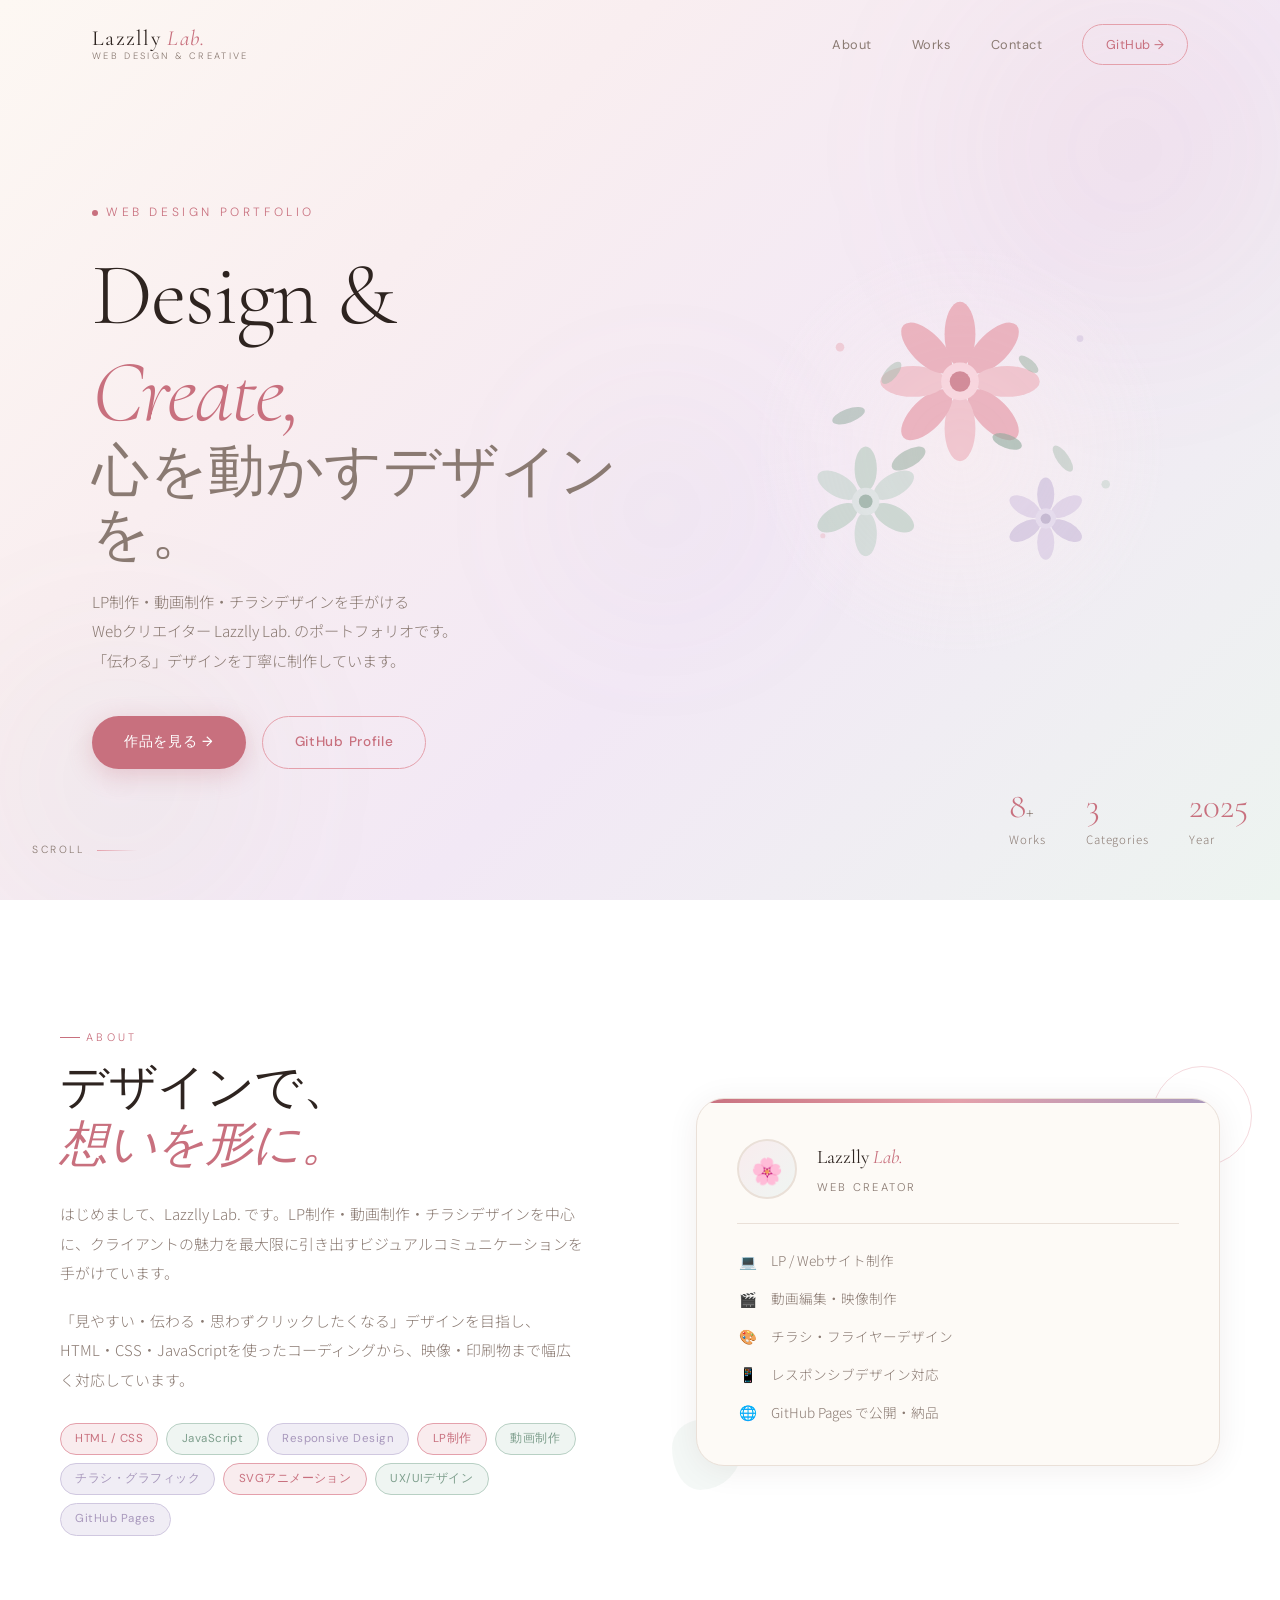
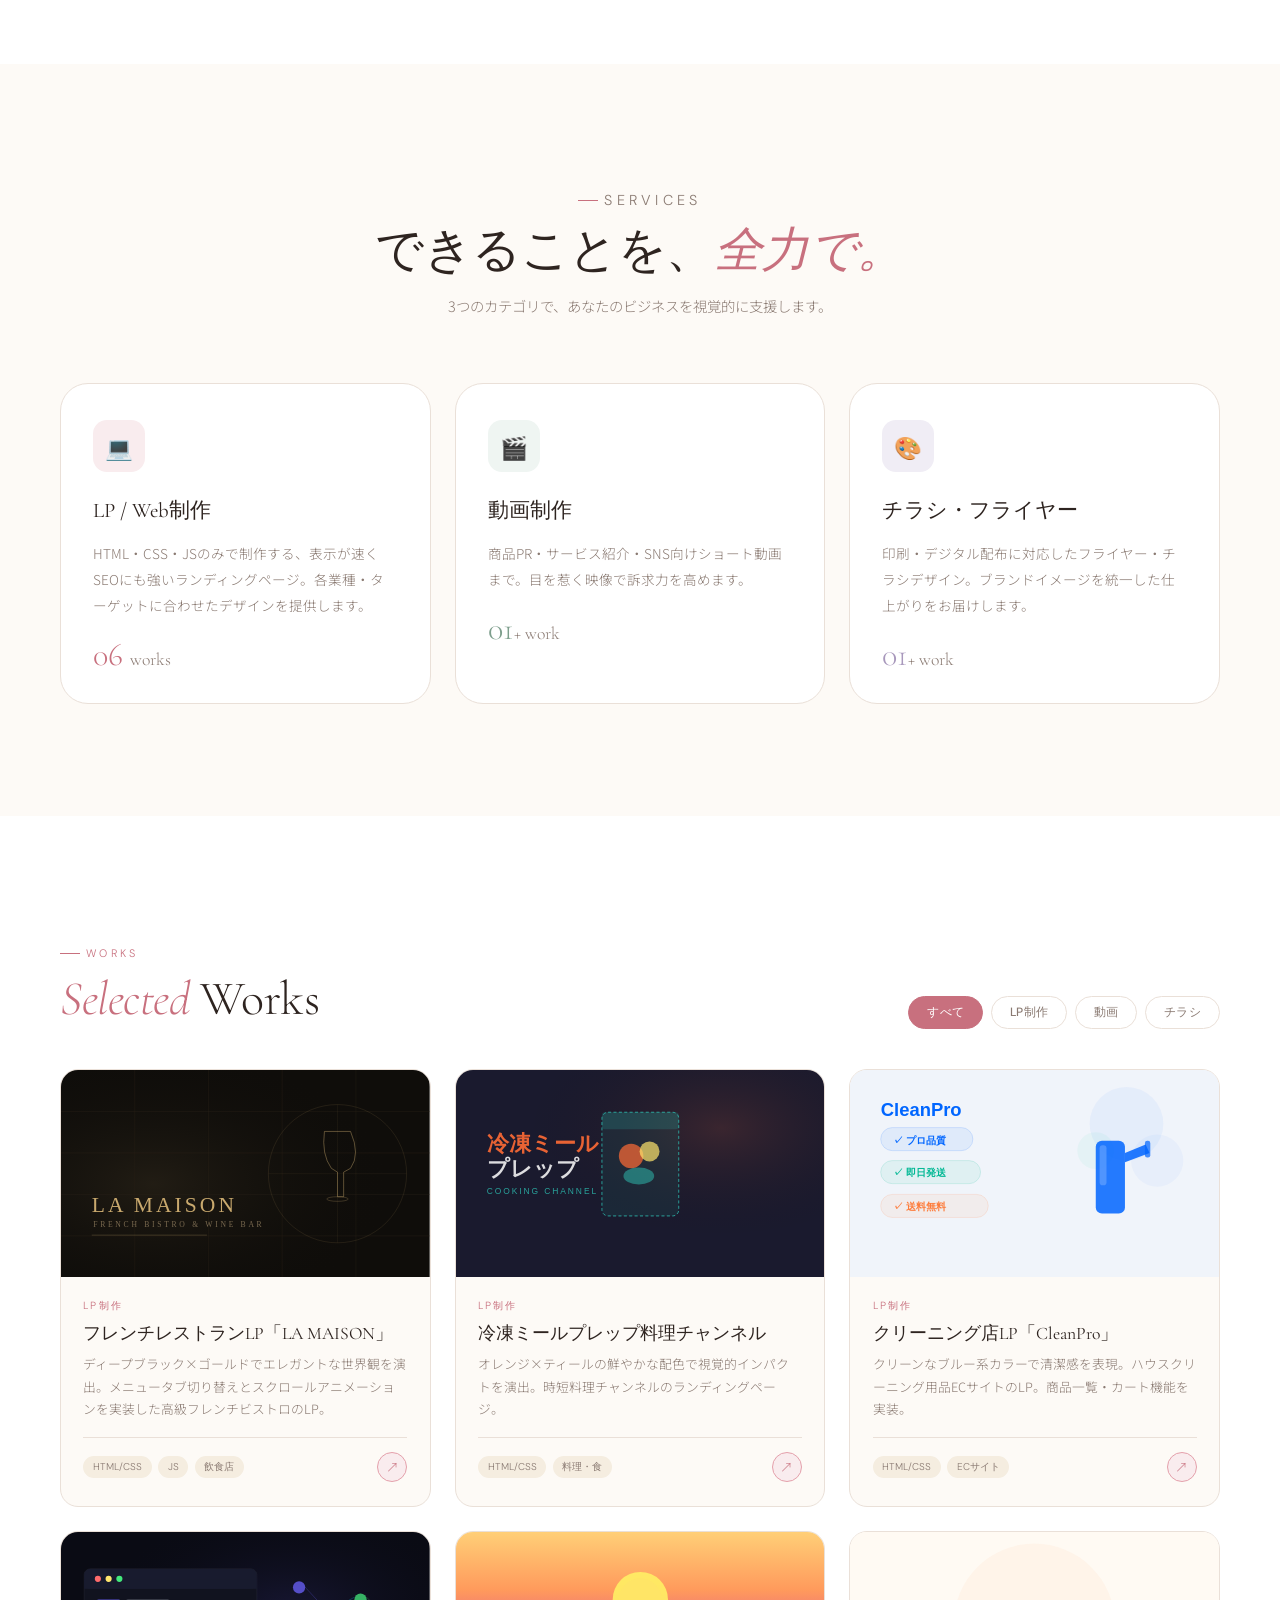
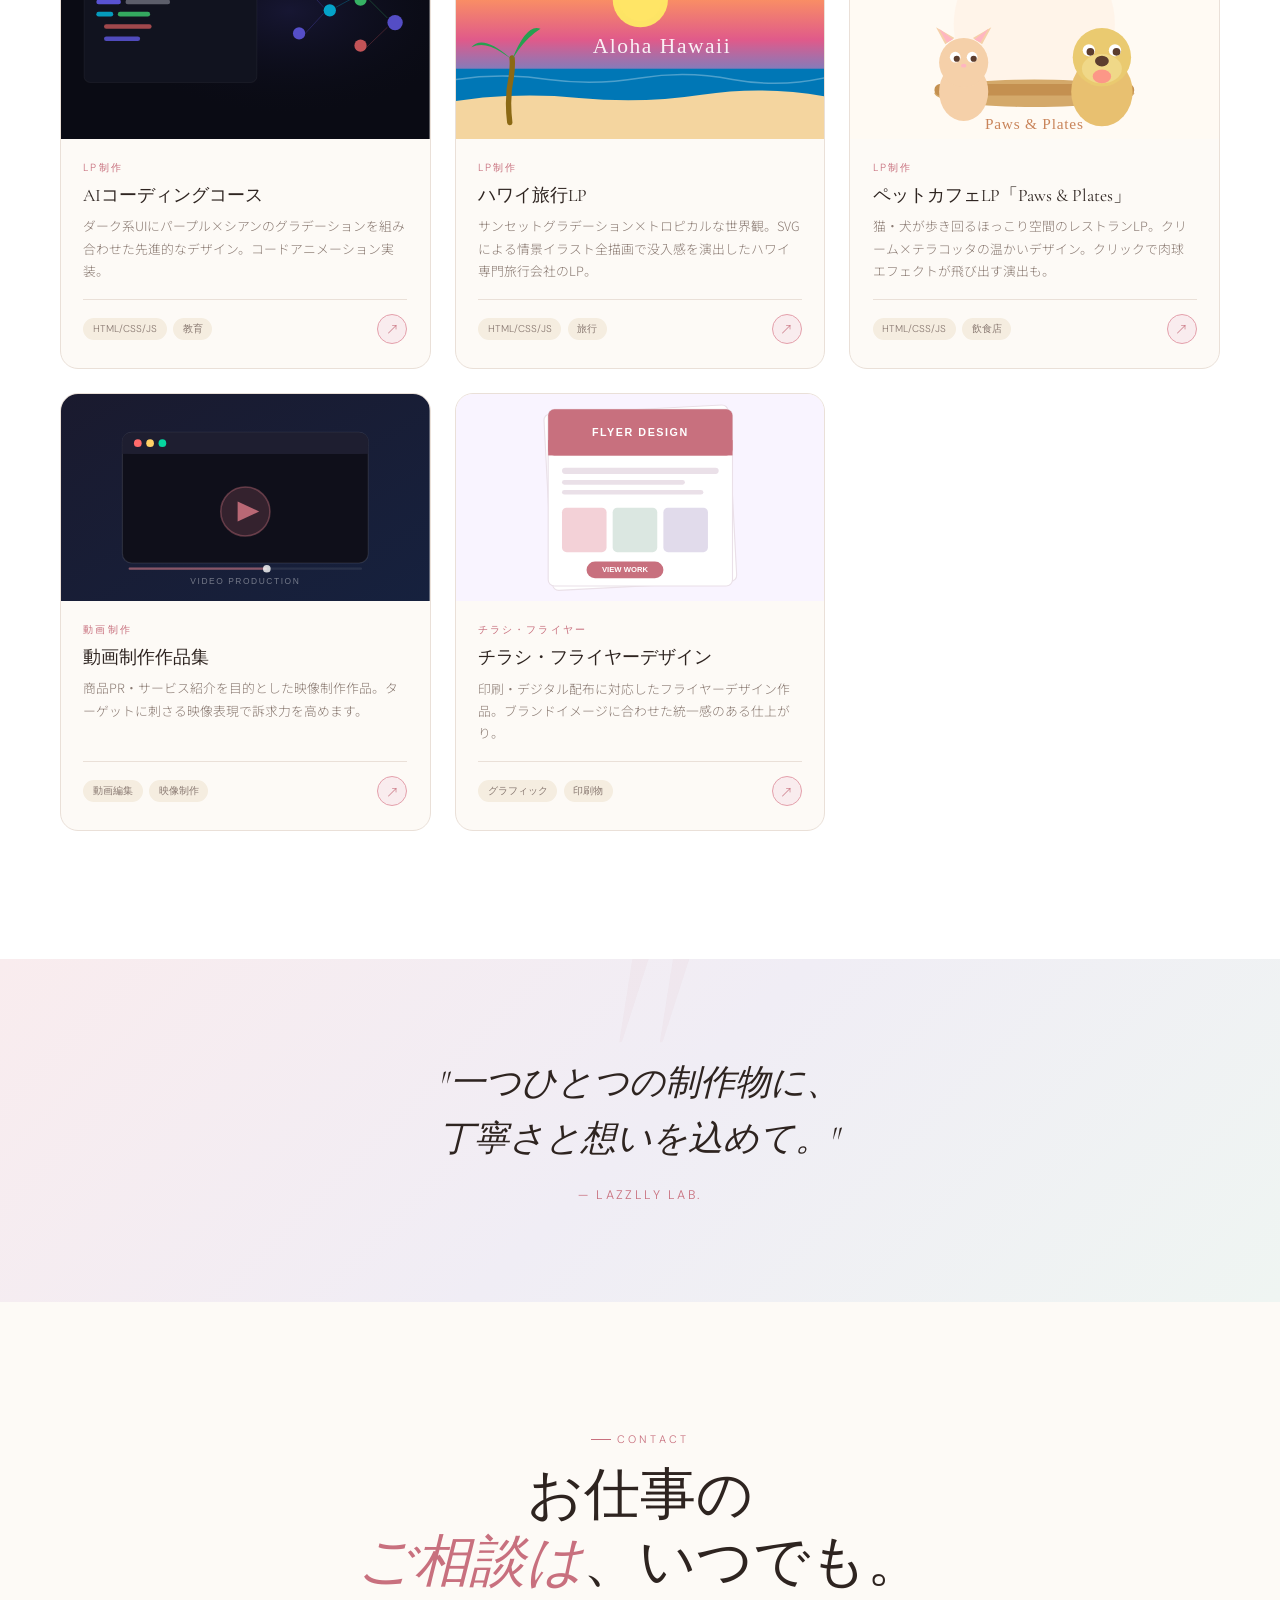
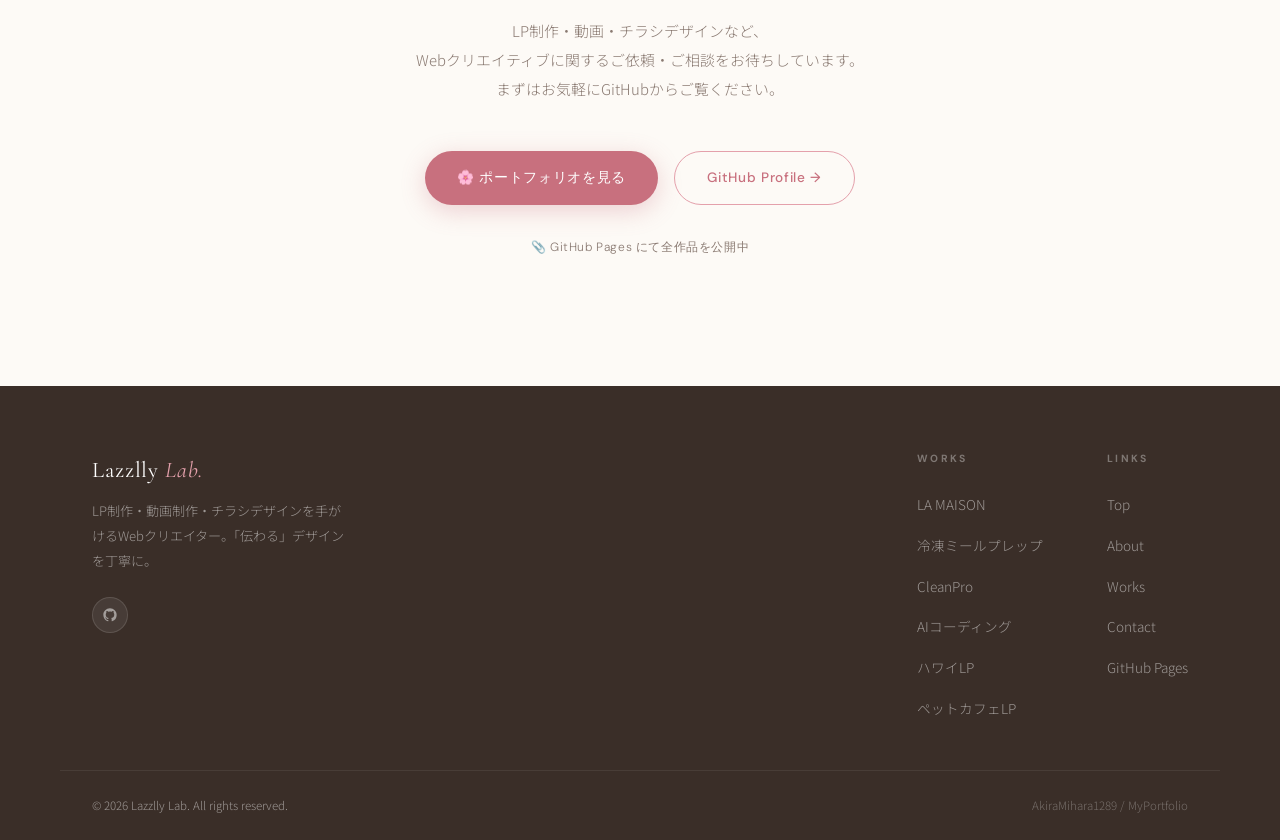
==== commit b59d3515: "Add files via upload" ====
--- a/index.html
+++ b/index.html
@@ -3,1318 +3,1840 @@
 <head>
   <meta charset="UTF-8" />
   <meta name="viewport" content="width=device-width, initial-scale=1.0" />
-  <title>Lazzlly Lab. — Portfolio</title>
-  <meta name="description" content="Lazzlly Lab. のポートフォリオサイトです。HTML/CSS/JSで制作したWebサイト作品を掲載しています。" />
+  <title>Lazzlly Lab. — Web Design & Creative Portfolio</title>
+  <meta name="description" content="LP制作・動画制作・チラシデザインを手がけるWebクリエイター Lazzlly Lab. のポートフォリオ。" />
   <link rel="preconnect" href="https://fonts.googleapis.com" />
   <link rel="preconnect" href="https://fonts.gstatic.com" crossorigin />
-  <link href="https://fonts.googleapis.com/css2?family=Inter:wght@300;400;500;600;700&family=Playfair+Display:ital,wght@0,700;1,400&family=Fira+Code:wght@400;500&display=swap" rel="stylesheet" />
+  <link href="https://fonts.googleapis.com/css2?family=Cormorant+Garamond:ital,wght@0,300;0,400;0,600;1,300;1,400&family=Noto+Sans+JP:wght@300;400;500&family=DM+Sans:ital,wght@0,300;0,400;0,500;1,300&display=swap" rel="stylesheet" />
 
   <style>
-    /* =============================================
-       Reset & Design Tokens
-    ============================================= */
-    *, *::before, *::after { box-sizing: border-box; margin: 0; padding: 0; }
-
-    :root {
-      --bg:        #0c0d14;
-      --bg2:       #111220;
-      --bg3:       #181a2e;
-      --surface:   #1c1e30;
-      --border:    rgba(255, 255, 255, 0.07);
-      --border-hover: rgba(255, 255, 255, 0.15);
-      --text:      #e8eaf6;
-      --muted:     #6b7090;
-      --accent:    #7c6bff;
-      --accent2:   #ff6b9d;
-      --green:     #43e97b;
-      --radius:    18px;
-      --radius-sm: 10px;
-      --shadow:    0 4px 32px rgba(0, 0, 0, 0.35);
-      --shadow-lg: 0 16px 64px rgba(0, 0, 0, 0.5);
-      --font:      'Inter', system-ui, sans-serif;
-      --font-serif:'Playfair Display', serif;
-      --font-mono: 'Fira Code', monospace;
-      --ease:      cubic-bezier(0.34, 1.56, 0.64, 1);
-    }
-
-    html { scroll-behavior: smooth; font-size: 16px; }
-
-    body {
-      background: var(--bg);
-      color: var(--text);
-      font-family: var(--font);
-      font-weight: 400;
-      line-height: 1.7;
-      overflow-x: hidden;
-    }
-
-    a { color: inherit; text-decoration: none; }
-
-    /* =============================================
-       Noise texture overlay
-    ============================================= */
-    body::before {
-      content: '';
-      position: fixed;
-      inset: 0;
-      background-image: url("data:image/svg+xml,%3Csvg viewBox='0 0 256 256' xmlns='http://www.w3.org/2000/svg'%3E%3Cfilter id='n'%3E%3CfeTurbulence type='fractalNoise' baseFrequency='0.9' numOctaves='4' stitchTiles='stitch'/%3E%3C/filter%3E%3Crect width='100%25' height='100%25' filter='url(%23n)' opacity='0.03'/%3E%3C/svg%3E");
-      pointer-events: none;
-      z-index: 0;
-      opacity: 0.4;
-    }
-
-    /* =============================================
-       Background grid lines
-    ============================================= */
-    .bg-grid {
-      position: fixed;
-      inset: 0;
-      z-index: 0;
-      pointer-events: none;
-      background-image:
-        linear-gradient(rgba(255,255,255,0.025) 1px, transparent 1px),
-        linear-gradient(90deg, rgba(255,255,255,0.025) 1px, transparent 1px);
-      background-size: 60px 60px;
-      mask-image: radial-gradient(ellipse 80% 80% at 50% 0%, black 30%, transparent 100%);
-    }
-
-    /* =============================================
-       Glow blobs
-    ============================================= */
-    .blob {
-      position: fixed;
-      border-radius: 50%;
-      filter: blur(100px);
-      pointer-events: none;
-      z-index: 0;
-    }
-
-    .blob-1 {
-      width: 600px; height: 600px;
-      background: radial-gradient(circle, rgba(124, 107, 255, 0.12) 0%, transparent 70%);
-      top: -200px; left: -200px;
-      animation: blobMove1 20s ease-in-out infinite;
-    }
-
-    .blob-2 {
-      width: 500px; height: 500px;
-      background: radial-gradient(circle, rgba(255, 107, 157, 0.08) 0%, transparent 70%);
-      bottom: 100px; right: -150px;
-      animation: blobMove2 25s ease-in-out infinite;
-    }
-
-    .blob-3 {
-      width: 400px; height: 400px;
-      background: radial-gradient(circle, rgba(67, 233, 123, 0.07) 0%, transparent 70%);
-      top: 50%; left: 50%;
-      transform: translate(-50%, -50%);
-      animation: blobMove3 18s ease-in-out infinite;
-    }
-
-    @keyframes blobMove1 {
-      0%, 100% { transform: translate(0, 0) scale(1); }
-      33%  { transform: translate(60px, 40px) scale(1.1); }
-      66%  { transform: translate(-30px, 60px) scale(0.9); }
-    }
-
-    @keyframes blobMove2 {
-      0%, 100% { transform: translate(0, 0) scale(1); }
-      50%  { transform: translate(-50px, -40px) scale(1.15); }
-    }
-
-    @keyframes blobMove3 {
-      0%, 100% { transform: translate(-50%, -50%) scale(1); }
-      50%  { transform: translate(-50%, -50%) scale(1.2); }
-    }
-
-    /* =============================================
-       Layout wrapper
-    ============================================= */
-    .wrapper {
-      position: relative;
-      z-index: 1;
-      max-width: 1120px;
-      margin: 0 auto;
-      padding: 0 2rem;
-    }
-
-    /* =============================================
-       Header / Nav
-    ============================================= */
-    .header {
-      position: fixed;
-      top: 0; left: 0; right: 0;
-      z-index: 100;
-      padding: 1.25rem 0;
-      transition: all 0.4s ease;
-    }
-
-    .header.scrolled {
-      background: rgba(12, 13, 20, 0.85);
-      backdrop-filter: blur(20px);
-      border-bottom: 1px solid var(--border);
-      padding: 0.8rem 0;
-    }
-
-    .header__inner {
-      max-width: 1120px;
-      margin: 0 auto;
-      padding: 0 2rem;
-      display: flex;
-      align-items: center;
-      justify-content: space-between;
-    }
-
-    .header__logo {
-      font-family: var(--font-serif);
-      font-size: 1.3rem;
-      font-weight: 700;
-      background: linear-gradient(135deg, #a78bfa, #7c6bff, #c084fc);
-      -webkit-background-clip: text;
-      -webkit-text-fill-color: transparent;
-      background-clip: text;
-      letter-spacing: -0.01em;
-    }
-
-    .header__logo em {
-      font-style: italic;
-      font-weight: 400;
-    }
-
-    .header__nav {
-      display: flex;
-      align-items: center;
-      gap: 2rem;
-    }
-
-    .header__nav a {
-      font-size: 0.82rem;
-      font-weight: 500;
-      color: var(--muted);
-      letter-spacing: 0.03em;
-      transition: color 0.3s ease;
-    }
-
-    .header__nav a:hover { color: var(--text); }
-
-    .header__cta {
-      display: inline-flex;
-      align-items: center;
-      gap: 0.4rem;
-      padding: 0.5rem 1.2rem;
-      background: rgba(124, 107, 255, 0.15);
-      border: 1px solid rgba(124, 107, 255, 0.3);
-      border-radius: 50px;
-      font-size: 0.8rem;
-      font-weight: 500;
-      color: #a78bfa !important;
-      transition: all 0.3s ease !important;
-    }
-
-    .header__cta:hover {
-      background: rgba(124, 107, 255, 0.25) !important;
-      border-color: rgba(124, 107, 255, 0.5) !important;
-      color: #c4b5fd !important;
-      transform: none !important;
-    }
-
-    /* =============================================
-       Hero
-    ============================================= */
-    .hero {
-      padding: 160px 0 100px;
-      position: relative;
-    }
-
-    .hero__eyebrow {
-      display: inline-flex;
-      align-items: center;
-      gap: 0.5rem;
-      font-family: var(--font-mono);
-      font-size: 0.78rem;
-      color: var(--accent);
-      background: rgba(124, 107, 255, 0.1);
-      border: 1px solid rgba(124, 107, 255, 0.2);
-      padding: 0.35rem 1rem;
-      border-radius: 50px;
-      margin-bottom: 1.75rem;
-      opacity: 0;
-      animation: fadeUp 0.7s ease forwards 0.2s;
-    }
-
-    .hero__eyebrow::before {
-      content: '';
-      width: 6px; height: 6px;
-      background: var(--accent);
-      border-radius: 50%;
-      animation: pulse 2s ease-in-out infinite;
-    }
-
-    @keyframes pulse {
-      0%, 100% { opacity: 1; transform: scale(1); }
-      50%  { opacity: 0.5; transform: scale(0.7); }
-    }
-
-    .hero__title {
-      font-family: var(--font-serif);
-      font-size: clamp(3rem, 7vw, 5.5rem);
-      font-weight: 700;
-      line-height: 1.1;
-      letter-spacing: -0.03em;
-      margin-bottom: 1.5rem;
-      opacity: 0;
-      animation: fadeUp 0.7s ease forwards 0.35s;
-    }
-
-    .hero__title .line-1 { display: block; color: var(--text); }
-    .hero__title .line-2 {
-      display: block;
-      background: linear-gradient(135deg, #a78bfa 0%, #7c6bff 40%, #38bdf8 100%);
-      -webkit-background-clip: text;
-      -webkit-text-fill-color: transparent;
-      background-clip: text;
-      font-style: italic;
-    }
-
-    .hero__desc {
-      font-size: 1.05rem;
-      color: var(--muted);
-      max-width: 520px;
-      line-height: 1.8;
-      margin-bottom: 2.5rem;
-      opacity: 0;
-      animation: fadeUp 0.7s ease forwards 0.5s;
-    }
-
-    .hero__meta {
-      display: flex;
-      gap: 2.5rem;
-      flex-wrap: wrap;
-      opacity: 0;
-      animation: fadeUp 0.7s ease forwards 0.65s;
-    }
-
-    .hero__meta-item {
-      display: flex;
-      flex-direction: column;
-      gap: 0.2rem;
-    }
-
-    .hero__meta-item strong {
-      font-family: var(--font-mono);
-      font-size: 1.5rem;
-      font-weight: 500;
-      color: var(--text);
-    }
-
-    .hero__meta-item span {
-      font-size: 0.75rem;
-      color: var(--muted);
-      letter-spacing: 0.05em;
-    }
-
-    .hero__scroll-hint {
-      position: absolute;
-      bottom: 2rem;
-      left: 2rem;
-      display: flex;
-      align-items: center;
-      gap: 0.5rem;
-      font-size: 0.72rem;
-      color: var(--muted);
-      letter-spacing: 0.15em;
-      text-transform: uppercase;
-      opacity: 0;
-      animation: fadeIn 1s ease forwards 1.2s;
-    }
-
-    .hero__scroll-hint::after {
-      content: '';
-      width: 40px;
-      height: 1px;
-      background: var(--muted);
-    }
-
-    /* =============================================
-       Skills strip
-    ============================================= */
-    .skills-strip {
-      border-top: 1px solid var(--border);
-      border-bottom: 1px solid var(--border);
-      padding: 1rem 0;
-      overflow: hidden;
-      position: relative;
-    }
-
-    .skills-strip__track {
-      display: flex;
-      gap: 3rem;
-      animation: marquee 20s linear infinite;
-      width: max-content;
-    }
-
-    .skills-strip__item {
-      display: flex;
-      align-items: center;
-      gap: 0.5rem;
-      font-family: var(--font-mono);
-      font-size: 0.78rem;
-      color: var(--muted);
-      white-space: nowrap;
-    }
-
-    .skills-strip__item span { color: var(--accent); }
-
-    @keyframes marquee {
-      from { transform: translateX(0); }
-      to   { transform: translateX(-50%); }
-    }
-
-    /* =============================================
-       Section header
-    ============================================= */
-    .section-head {
-      display: flex;
-      align-items: flex-end;
-      justify-content: space-between;
-      gap: 2rem;
-      margin-bottom: 3rem;
-      flex-wrap: wrap;
-    }
-
-    .section-label {
-      font-family: var(--font-mono);
-      font-size: 0.72rem;
-      color: var(--accent);
-      letter-spacing: 0.2em;
-      text-transform: uppercase;
-      margin-bottom: 0.6rem;
-    }
-
-    .section-title {
-      font-family: var(--font-serif);
-      font-size: clamp(1.8rem, 3.5vw, 2.4rem);
-      font-weight: 700;
-      color: var(--text);
-      letter-spacing: -0.02em;
-      line-height: 1.2;
-    }
-
-    .section-count {
-      font-family: var(--font-mono);
-      font-size: 0.78rem;
-      color: var(--muted);
-    }
-
-    /* =============================================
-       Projects section
-    ============================================= */
-    .projects {
-      padding: 6rem 0 8rem;
-    }
-
-    /* =============================================
-       Project Cards Grid
-    ============================================= */
-    .cards-grid {
-      display: grid;
-      grid-template-columns: repeat(2, 1fr);
-      gap: 1.5rem;
-    }
-
-    /* featured card — spans 2 columns */
-    .card--featured {
-      grid-column: span 2;
-    }
-
-    /* =============================================
-       Base Card
-    ============================================= */
-    .card {
-      position: relative;
-      background: var(--surface);
-      border: 1px solid var(--border);
-      border-radius: var(--radius);
-      overflow: hidden;
-      transition: all 0.4s var(--ease);
-      display: flex;
-      flex-direction: column;
-      cursor: pointer;
-      text-decoration: none;
-      color: inherit;
-    }
-
-    .card::before {
-      content: '';
-      position: absolute;
-      inset: 0;
-      opacity: 0;
-      transition: opacity 0.4s ease;
-      z-index: 0;
-      border-radius: inherit;
-    }
-
-    .card:hover {
-      transform: translateY(-6px);
-      border-color: var(--border-hover);
-      box-shadow: var(--shadow-lg);
-    }
-
-    .card:hover::before { opacity: 1; }
-
-    /* =============================================
-       Card: Visual Thumbnail
-    ============================================= */
-    .card__visual {
-      width: 100%;
-      aspect-ratio: 16/8;
-      overflow: hidden;
-      position: relative;
-      flex-shrink: 0;
-    }
-
-    .card--featured .card__visual {
-      aspect-ratio: 16/7;
-    }
-
-    .card__visual-inner {
-      width: 100%;
-      height: 100%;
-      display: flex;
-      align-items: center;
-      justify-content: center;
-      transition: transform 0.6s ease;
-      position: relative;
-    }
-
-    .card:hover .card__visual-inner {
-      transform: scale(1.03);
-    }
-
-    /* ── 1. LA MAISON (French Restaurant) ── */
-    .card--maison .card__visual-inner {
-      background: linear-gradient(145deg, #0f0d0a 0%, #1a1209 60%, #0d0b08 100%);
-    }
-
-    .card--maison::before {
-      background: radial-gradient(ellipse at top left, rgba(201, 169, 110, 0.06) 0%, transparent 60%);
-    }
-
-    /* ── 2. Freezer Cooking ── */
-    .card--freezer .card__visual-inner {
-      background: linear-gradient(145deg, #1A1A2E 0%, #16213E 50%, #0F3460 100%);
-    }
-
-    .card--freezer::before {
-      background: radial-gradient(ellipse at bottom right, rgba(255, 107, 53, 0.08) 0%, transparent 60%);
-    }
-
-    /* ── 3. Cleaning Shop ── */
-    .card--clean .card__visual-inner {
-      background: linear-gradient(145deg, #f0f4fa 0%, #e4eaf5 100%);
-    }
-
-    /* ── 4. AI Coding ── */
-    .card--ai .card__visual-inner {
-      background: linear-gradient(145deg, #0a0b14 0%, #11131f 50%, #0d0f1e 100%);
-    }
-
-    .card--ai::before {
-      background: radial-gradient(ellipse at top right, rgba(108, 99, 255, 0.1) 0%, transparent 60%);
-    }
-
-    /* =============================================
-       Card SVG Illustrations
-    ============================================= */
-
-    /* MAISON illustration */
-    .visual-maison {
-      width: 100%;
-      height: 100%;
-    }
-
-    /* Freezer cooking illustration */
-    .visual-freezer {
-      width: 100%;
-      height: 100%;
-    }
-
-    /* Clean illustration */
-    .visual-clean {
-      width: 100%;
-      height: 100%;
-    }
-
-    /* AI coding illustration */
-    .visual-ai {
-      width: 100%;
-      height: 100%;
-    }
-
-    /* =============================================
-       Card Body
-    ============================================= */
-    .card__body {
-      padding: 1.5rem 1.75rem 1.75rem;
-      display: flex;
-      flex-direction: column;
-      flex: 1;
-      position: relative;
-      z-index: 1;
-    }
-
-    .card--featured .card__body {
-      padding: 1.75rem 2rem 2rem;
-    }
-
-    .card__tags {
-      display: flex;
-      gap: 0.5rem;
-      flex-wrap: wrap;
-      margin-bottom: 0.9rem;
-    }
-
-    .tag {
-      font-family: var(--font-mono);
-      font-size: 0.68rem;
-      padding: 0.2rem 0.65rem;
-      border-radius: 50px;
-      font-weight: 400;
-    }
-
-    .tag--purple  { background: rgba(124,107,255,0.12); color: #a78bfa; border: 1px solid rgba(124,107,255,0.2); }
-    .tag--gold    { background: rgba(201,169,110,0.12); color: #c9a96e; border: 1px solid rgba(201,169,110,0.2); }
-    .tag--orange  { background: rgba(255,107,53,0.12);  color: #ff8c5a; border: 1px solid rgba(255,107,53,0.2); }
-    .tag--blue    { background: rgba(0,102,255,0.1);    color: #60a5fa; border: 1px solid rgba(0,102,255,0.2); }
-    .tag--cyan    { background: rgba(0,212,255,0.1);    color: #22d3ee; border: 1px solid rgba(0,212,255,0.2); }
-    .tag--green   { background: rgba(0,184,148,0.1);    color: #34d399; border: 1px solid rgba(0,184,148,0.2); }
-    .tag--pink    { background: rgba(255,107,157,0.1);  color: #f472b6; border: 1px solid rgba(255,107,157,0.2); }
-
-    .card__title {
-      font-family: var(--font-serif);
-      font-size: 1.4rem;
-      font-weight: 700;
-      letter-spacing: -0.02em;
-      line-height: 1.25;
-      margin-bottom: 0.6rem;
-      color: var(--text);
-    }
-
-    .card--featured .card__title { font-size: 1.7rem; }
-
-    .card__desc {
-      font-size: 0.875rem;
-      color: var(--muted);
-      line-height: 1.75;
-      flex: 1;
-      margin-bottom: 1.25rem;
-    }
-
-    .card__footer {
-      display: flex;
-      align-items: center;
-      justify-content: space-between;
-      gap: 1rem;
-      padding-top: 1.25rem;
-      border-top: 1px solid var(--border);
-    }
-
-    .card__link {
-      display: inline-flex;
-      align-items: center;
-      gap: 0.4rem;
-      font-size: 0.82rem;
-      font-weight: 600;
-      color: var(--accent);
-      transition: gap 0.3s ease;
-    }
-
-    .card:hover .card__link { gap: 0.7rem; }
-
-    .card__link-arrow {
-      display: inline-block;
-      width: 28px; height: 28px;
-      background: rgba(124,107,255,0.12);
-      border: 1px solid rgba(124,107,255,0.25);
-      border-radius: 50%;
-      display: flex;
-      align-items: center;
-      justify-content: center;
-      font-size: 0.75rem;
-      transition: all 0.3s ease;
-    }
-
-    .card:hover .card__link-arrow {
-      background: var(--accent);
-      border-color: var(--accent);
-    }
-
-    .card__num {
-      font-family: var(--font-mono);
-      font-size: 0.72rem;
-      color: var(--border);
-    }
-
-    /* Color overrides for link per card type */
-    .card--maison .card__link { color: #c9a96e; }
-    .card--maison .card__link-arrow { background: rgba(201,169,110,0.1); border-color: rgba(201,169,110,0.2); }
-    .card--maison:hover .card__link-arrow { background: #c9a96e; border-color: #c9a96e; }
-
-    .card--freezer .card__link { color: #ff8c5a; }
-    .card--freezer .card__link-arrow { background: rgba(255,107,53,0.1); border-color: rgba(255,107,53,0.2); }
-    .card--freezer:hover .card__link-arrow { background: #ff6b35; border-color: #ff6b35; }
-
-    .card--clean .card__link { color: #3b82f6; }
-    .card--clean .card__title { color: #1a2233; }
-    .card--clean .card__desc { color: #6b7a99; }
-    .card--clean .card__footer { border-color: #dde3ed; }
-    .card--clean .card__num { color: #dde3ed; }
-    .card--clean .card__link-arrow { background: rgba(0,102,255,0.08); border-color: rgba(0,102,255,0.2); }
-    .card--clean:hover .card__link-arrow { background: #3b82f6; border-color: #3b82f6; }
-
-    .card--ai .card__link { color: #818cf8; }
-    .card--ai .card__link-arrow { background: rgba(108,99,255,0.1); border-color: rgba(108,99,255,0.2); }
-    .card--ai:hover .card__link-arrow { background: #6c63ff; border-color: #6c63ff; }
-
-    /* =============================================
-       About Section
-    ============================================= */
-    .about {
-      padding: 5rem 0 6rem;
-      border-top: 1px solid var(--border);
-    }
-
-    .about__grid {
-      display: grid;
-      grid-template-columns: 1fr 1fr;
-      gap: 5rem;
-      align-items: center;
-    }
-
-    .about__text p {
-      font-size: 0.95rem;
-      color: var(--muted);
-      line-height: 1.9;
-      margin-bottom: 1rem;
-    }
-
-    .about__text p:last-child { margin-bottom: 0; }
-
-    .about__skills {
-      display: flex;
-      flex-direction: column;
-      gap: 1.25rem;
-    }
-
-    .skill-row {
-      display: flex;
-      flex-direction: column;
-      gap: 0.5rem;
-    }
-
-    .skill-row__header {
-      display: flex;
-      justify-content: space-between;
-      font-size: 0.82rem;
-    }
-
-    .skill-row__label { font-weight: 500; color: var(--text); }
-    .skill-row__val { font-family: var(--font-mono); color: var(--muted); }
-
-    .skill-bar {
-      height: 4px;
-      background: var(--border);
-      border-radius: 4px;
-      overflow: hidden;
-    }
-
-    .skill-bar__fill {
-      height: 100%;
-      border-radius: 4px;
-      transform: scaleX(0);
-      transform-origin: left;
-      transition: transform 1s ease;
-    }
-
-    .skill-bar__fill.animated { transform: scaleX(1); }
-
-    /* =============================================
-       Footer
-    ============================================= */
-    .footer {
-      border-top: 1px solid var(--border);
-      padding: 3rem 0;
-    }
-
-    .footer__inner {
-      display: flex;
-      align-items: center;
-      justify-content: space-between;
-      gap: 2rem;
-      flex-wrap: wrap;
-    }
-
-    .footer__logo {
-      font-family: var(--font-serif);
-      font-size: 1.1rem;
-      font-weight: 700;
-      background: linear-gradient(135deg, #a78bfa, #7c6bff);
-      -webkit-background-clip: text;
-      -webkit-text-fill-color: transparent;
-      background-clip: text;
-    }
-
-    .footer__copy {
-      font-family: var(--font-mono);
-      font-size: 0.72rem;
-      color: var(--muted);
-    }
-
-    .footer__github {
-      display: inline-flex;
-      align-items: center;
-      gap: 0.5rem;
-      font-size: 0.8rem;
-      color: var(--muted);
-      border: 1px solid var(--border);
-      padding: 0.45rem 1rem;
-      border-radius: 50px;
-      transition: all 0.3s ease;
-    }
-
-    .footer__github:hover {
-      color: var(--text);
-      border-color: var(--border-hover);
-    }
-
-    /* =============================================
-       Animations
-    ============================================= */
-    @keyframes fadeUp {
-      from { opacity: 0; transform: translateY(24px); }
-      to   { opacity: 1; transform: translateY(0); }
-    }
-
-    @keyframes fadeIn {
-      from { opacity: 0; }
-      to   { opacity: 1; }
-    }
-
-    .reveal {
-      opacity: 0;
-      transform: translateY(28px);
-      transition: opacity 0.7s ease, transform 0.7s ease;
-    }
-
-    .reveal.visible {
-      opacity: 1;
-      transform: translateY(0);
-    }
-
-    /* =============================================
-       Responsive
-    ============================================= */
-    @media (max-width: 860px) {
-      .cards-grid { grid-template-columns: 1fr; }
-      .card--featured { grid-column: span 1; }
-      .about__grid { grid-template-columns: 1fr; gap: 3rem; }
-      .header__nav { display: none; }
-    }
-
-    @media (max-width: 600px) {
-      .wrapper { padding: 0 1.25rem; }
-      .hero { padding: 120px 0 80px; }
-      .hero__title { font-size: 2.6rem; }
-      .hero__meta { gap: 1.5rem; }
-      .section-head { flex-direction: column; align-items: flex-start; }
-      .footer__inner { flex-direction: column; align-items: flex-start; }
-    }
+/* =============================================
+   Design Tokens
+============================================= */
+*, *::before, *::after { box-sizing: border-box; margin: 0; padding: 0; }
+
+:root {
+  --rose:     #C8707E;
+  --rose-l:   #E4A0AB;
+  --rose-pale:#F9ECEE;
+  --rose-paler:#FDF5F6;
+  --sage:     #7D9E8C;
+  --sage-l:   #B8D0C4;
+  --sage-pale:#EFF5F2;
+  --lav:      #A898BC;
+  --lav-pale: #F0EDF5;
+  --sand:     #D9C8B0;
+  --sand-l:   #EDE0CE;
+  --cream:    #FDFAF6;
+  --warm:     #F5EDE0;
+  --brown:    #3A2E28;
+  --text:     #2E2420;
+  --muted:    #8A7A72;
+  --border:   #EAE0D8;
+  --white:    #FFFFFF;
+
+  --font-disp: 'Cormorant Garamond', serif;
+  --font-jp:   'Noto Sans JP', sans-serif;
+  --font-sans: 'DM Sans', sans-serif;
+  --radius:    18px;
+  --radius-lg: 28px;
+  --shadow:    0 4px 32px rgba(60,30,30,0.07);
+  --shadow-lg: 0 16px 60px rgba(60,30,30,0.12);
+  --ease:      cubic-bezier(0.25, 0.46, 0.45, 0.94);
+}
+
+html { scroll-behavior: smooth; font-size: 16px; }
+
+body {
+  background: var(--cream);
+  color: var(--text);
+  font-family: var(--font-jp);
+  font-weight: 300;
+  line-height: 1.8;
+  overflow-x: hidden;
+}
+
+a { color: inherit; text-decoration: none; transition: all 0.3s ease; }
+img, svg { display: block; max-width: 100%; }
+
+/* =============================================
+   Decorative noise texture
+============================================= */
+body::before {
+  content: '';
+  position: fixed;
+  inset: 0;
+  background-image: url("data:image/svg+xml,%3Csvg viewBox='0 0 200 200' xmlns='http://www.w3.org/2000/svg'%3E%3Cfilter id='n'%3E%3CfeTurbulence type='fractalNoise' baseFrequency='0.75' numOctaves='4' stitchTiles='stitch'/%3E%3C/filter%3E%3Crect width='100%25' height='100%25' filter='url(%23n)' opacity='0.025'/%3E%3C/svg%3E");
+  pointer-events: none;
+  z-index: 0;
+}
+
+/* =============================================
+   Typography helpers
+============================================= */
+.tag-label {
+  font-family: var(--font-sans);
+  font-size: 0.68rem;
+  letter-spacing: 0.3em;
+  text-transform: uppercase;
+  color: var(--rose);
+  display: flex;
+  align-items: center;
+  gap: 6px;
+}
+.tag-label::before {
+  content: '';
+  width: 20px; height: 1px;
+  background: var(--rose);
+}
+
+.section-title {
+  font-family: var(--font-disp);
+  font-size: clamp(2rem, 4.5vw, 3rem);
+  font-weight: 300;
+  line-height: 1.2;
+  color: var(--text);
+  letter-spacing: -0.01em;
+}
+
+.section-title em {
+  font-style: italic;
+  color: var(--rose);
+}
+
+/* =============================================
+   Buttons
+============================================= */
+.btn {
+  display: inline-flex;
+  align-items: center;
+  gap: 0.5rem;
+  padding: 0.85rem 2rem;
+  border-radius: 50px;
+  font-family: var(--font-sans);
+  font-size: 0.85rem;
+  font-weight: 500;
+  letter-spacing: 0.05em;
+  cursor: pointer;
+  border: none;
+  transition: all 0.4s var(--ease);
+}
+
+.btn--rose {
+  background: var(--rose);
+  color: var(--white);
+  box-shadow: 0 6px 24px rgba(200,112,126,0.3);
+}
+.btn--rose:hover { transform: translateY(-3px); box-shadow: 0 12px 32px rgba(200,112,126,0.4); }
+
+.btn--outline {
+  border: 1.5px solid var(--rose-l);
+  color: var(--rose);
+  background: transparent;
+}
+.btn--outline:hover { background: var(--rose-pale); border-color: var(--rose); transform: translateY(-2px); }
+
+/* =============================================
+   Header
+============================================= */
+.header {
+  position: fixed;
+  top: 0; left: 0; right: 0;
+  z-index: 200;
+  padding: 1.5rem 0;
+  transition: all 0.5s ease;
+}
+
+.header.scrolled {
+  background: rgba(253,250,246,0.94);
+  backdrop-filter: blur(24px);
+  -webkit-backdrop-filter: blur(24px);
+  padding: 1rem 0;
+  box-shadow: 0 1px 0 var(--border);
+}
+
+.header__inner {
+  max-width: 1160px;
+  margin: 0 auto;
+  padding: 0 2rem;
+  display: flex;
+  align-items: center;
+  justify-content: space-between;
+}
+
+.header__logo {
+  display: flex;
+  flex-direction: column;
+  line-height: 1;
+}
+
+.header__logo-main {
+  font-family: var(--font-disp);
+  font-size: 1.35rem;
+  font-weight: 400;
+  letter-spacing: 0.06em;
+  color: var(--text);
+}
+.header__logo-main em { font-style: italic; color: var(--rose); }
+
+.header__logo-sub {
+  font-family: var(--font-sans);
+  font-size: 0.58rem;
+  letter-spacing: 0.25em;
+  text-transform: uppercase;
+  color: var(--muted);
+  margin-top: 2px;
+}
+
+.header__nav {
+  display: flex;
+  align-items: center;
+  gap: 2.5rem;
+}
+
+.header__nav a {
+  font-family: var(--font-sans);
+  font-size: 0.8rem;
+  font-weight: 400;
+  color: var(--muted);
+  letter-spacing: 0.04em;
+  transition: color 0.3s ease;
+}
+.header__nav a:hover { color: var(--rose); }
+
+.header__cta {
+  padding: 0.5rem 1.4rem;
+  border: 1.5px solid var(--rose-l);
+  border-radius: 50px;
+  font-family: var(--font-sans);
+  font-size: 0.78rem;
+  font-weight: 500;
+  color: var(--rose) !important;
+  transition: all 0.3s ease !important;
+}
+.header__cta:hover { background: var(--rose-pale) !important; border-color: var(--rose) !important; }
+
+/* =============================================
+   HERO
+============================================= */
+.hero {
+  min-height: 100vh;
+  position: relative;
+  overflow: hidden;
+  display: flex;
+  align-items: center;
+}
+
+/* Gradient bg */
+.hero__bg {
+  position: absolute;
+  inset: 0;
+  background: linear-gradient(135deg,
+    #FDF8F3 0%,
+    #F9EEF0 30%,
+    #F2E8F5 60%,
+    #EDF4F0 100%
+  );
+}
+
+/* Floating blobs */
+.hero__blob {
+  position: absolute;
+  border-radius: 50%;
+  filter: blur(80px);
+  opacity: 0.5;
+  pointer-events: none;
+}
+.hero__blob-1 {
+  width: 500px; height: 500px;
+  background: radial-gradient(circle, rgba(200,112,126,0.18) 0%, transparent 70%);
+  top: -100px; right: -100px;
+  animation: blobFloat1 14s ease-in-out infinite;
+}
+.hero__blob-2 {
+  width: 400px; height: 400px;
+  background: radial-gradient(circle, rgba(125,158,140,0.15) 0%, transparent 70%);
+  bottom: -80px; left: -80px;
+  animation: blobFloat2 18s ease-in-out infinite;
+}
+.hero__blob-3 {
+  width: 300px; height: 300px;
+  background: radial-gradient(circle, rgba(168,152,188,0.15) 0%, transparent 70%);
+  top: 40%; left: 40%;
+  animation: blobFloat1 22s ease-in-out infinite reverse;
+}
+
+@keyframes blobFloat1 {
+  0%, 100% { transform: translate(0,0) scale(1); }
+  33% { transform: translate(30px,-20px) scale(1.08); }
+  66% { transform: translate(-20px,30px) scale(0.95); }
+}
+@keyframes blobFloat2 {
+  0%, 100% { transform: translate(0,0) scale(1); }
+  50% { transform: translate(-30px,-30px) scale(1.12); }
+}
+
+/* Floral decoration SVG */
+.hero__floral {
+  position: absolute;
+  right: 0; top: 0; bottom: 0;
+  width: 50%;
+  display: flex;
+  align-items: center;
+  justify-content: center;
+  opacity: 0;
+  animation: floralAppear 1.2s ease forwards 0.8s;
+}
+
+@keyframes floralAppear {
+  from { opacity: 0; transform: scale(0.95) translateX(20px); }
+  to   { opacity: 1; transform: scale(1) translateX(0); }
+}
+
+.hero__content {
+  position: relative;
+  z-index: 2;
+  max-width: 1160px;
+  margin: 0 auto;
+  padding: 8rem 2rem 4rem;
+  width: 100%;
+}
+
+.hero__eyebrow {
+  display: inline-flex;
+  align-items: center;
+  gap: 8px;
+  font-family: var(--font-sans);
+  font-size: 0.75rem;
+  letter-spacing: 0.3em;
+  text-transform: uppercase;
+  color: var(--rose);
+  margin-bottom: 1.5rem;
+  opacity: 0;
+  animation: fadeUp 0.8s ease forwards 0.2s;
+}
+
+.hero__eyebrow-dot {
+  width: 6px; height: 6px;
+  background: var(--rose);
+  border-radius: 50%;
+  animation: dotPulse 2s ease-in-out infinite;
+}
+
+@keyframes dotPulse {
+  0%,100% { opacity: 1; transform: scale(1); }
+  50% { opacity: 0.4; transform: scale(0.6); }
+}
+
+.hero__title {
+  font-family: var(--font-disp);
+  font-size: clamp(3rem, 7vw, 5.5rem);
+  font-weight: 300;
+  line-height: 1.1;
+  letter-spacing: -0.02em;
+  color: var(--text);
+  margin-bottom: 1.25rem;
+  max-width: 600px;
+  opacity: 0;
+  animation: fadeUp 0.8s ease forwards 0.35s;
+}
+
+.hero__title em {
+  display: block;
+  font-style: italic;
+  color: var(--rose);
+}
+
+.hero__title span {
+  display: block;
+  font-size: 0.65em;
+  color: var(--muted);
+  font-weight: 300;
+  letter-spacing: 0.01em;
+}
+
+.hero__desc {
+  font-size: 0.95rem;
+  color: var(--muted);
+  max-width: 420px;
+  line-height: 1.95;
+  margin-bottom: 2.5rem;
+  opacity: 0;
+  animation: fadeUp 0.8s ease forwards 0.5s;
+}
+
+.hero__btns {
+  display: flex;
+  gap: 1rem;
+  flex-wrap: wrap;
+  opacity: 0;
+  animation: fadeUp 0.8s ease forwards 0.65s;
+}
+
+/* Scroll indicator */
+.hero__scroll {
+  position: absolute;
+  bottom: 2.5rem;
+  left: 2rem;
+  display: flex;
+  align-items: center;
+  gap: 0.75rem;
+  opacity: 0;
+  animation: fadeIn 1s ease forwards 1.4s;
+}
+
+.hero__scroll span {
+  font-family: var(--font-sans);
+  font-size: 0.65rem;
+  letter-spacing: 0.25em;
+  text-transform: uppercase;
+  color: var(--muted);
+}
+
+.hero__scroll-line {
+  width: 40px; height: 1px;
+  background: linear-gradient(to right, var(--rose-l), transparent);
+  animation: scrollLinePulse 2s ease-in-out infinite;
+}
+
+@keyframes scrollLinePulse {
+  0%,100% { opacity: 1; }
+  50%      { opacity: 0.3; }
+}
+
+/* 統計 */
+.hero__stats {
+  position: absolute;
+  bottom: 3rem;
+  right: 2rem;
+  display: flex;
+  gap: 2.5rem;
+  opacity: 0;
+  animation: fadeIn 1s ease forwards 1.2s;
+}
+
+.hero__stat strong {
+  display: block;
+  font-family: var(--font-disp);
+  font-size: 2.2rem;
+  font-weight: 300;
+  color: var(--rose);
+  line-height: 1;
+}
+
+.hero__stat span {
+  font-size: 0.72rem;
+  color: var(--muted);
+  letter-spacing: 0.08em;
+}
+
+/* =============================================
+   ABOUT
+============================================= */
+.about {
+  padding: 8rem 2rem;
+  background: var(--white);
+  position: relative;
+  z-index: 1;
+}
+
+.about__inner {
+  max-width: 1160px;
+  margin: 0 auto;
+  display: grid;
+  grid-template-columns: 1fr 1fr;
+  gap: 7rem;
+  align-items: center;
+}
+
+.about__text p {
+  font-size: 0.93rem;
+  color: var(--muted);
+  line-height: 2;
+  margin-bottom: 1.1rem;
+}
+
+.about__text p:last-of-type { margin-bottom: 1.75rem; }
+
+.about__skills {
+  display: flex;
+  flex-wrap: wrap;
+  gap: 0.5rem;
+  margin-top: 1.5rem;
+}
+
+.skill-chip {
+  font-family: var(--font-sans);
+  font-size: 0.72rem;
+  padding: 0.3rem 0.9rem;
+  border-radius: 50px;
+  font-weight: 400;
+  letter-spacing: 0.04em;
+  transition: all 0.3s ease;
+}
+
+.skill-chip:nth-child(3n+1) { background: var(--rose-pale); color: var(--rose); border: 1px solid var(--rose-l); }
+.skill-chip:nth-child(3n+2) { background: var(--sage-pale); color: var(--sage); border: 1px solid var(--sage-l); }
+.skill-chip:nth-child(3n+3) { background: var(--lav-pale); color: var(--lav); border: 1px solid #D0C8E0; }
+.skill-chip:hover { transform: translateY(-2px); }
+
+.about__visual {
+  position: relative;
+}
+
+.about__card {
+  background: var(--cream);
+  border: 1.5px solid var(--border);
+  border-radius: var(--radius-lg);
+  padding: 2.5rem;
+  position: relative;
+  overflow: hidden;
+  box-shadow: var(--shadow);
+}
+
+.about__card::before {
+  content: '';
+  position: absolute;
+  top: 0; left: 0; right: 0;
+  height: 4px;
+  background: linear-gradient(90deg, var(--rose), var(--rose-l), var(--lav));
+}
+
+.about__card-profile {
+  display: flex;
+  align-items: center;
+  gap: 1.25rem;
+  margin-bottom: 1.5rem;
+  padding-bottom: 1.5rem;
+  border-bottom: 1px solid var(--border);
+}
+
+.about__avatar {
+  width: 60px; height: 60px;
+  background: linear-gradient(135deg, var(--rose-pale), var(--sage-pale));
+  border-radius: 50%;
+  display: flex;
+  align-items: center;
+  justify-content: center;
+  font-size: 1.6rem;
+  border: 2px solid var(--border);
+  flex-shrink: 0;
+}
+
+.about__name {
+  font-family: var(--font-disp);
+  font-size: 1.2rem;
+  font-weight: 400;
+  color: var(--text);
+  margin-bottom: 2px;
+}
+
+.about__name-sub {
+  font-family: var(--font-sans);
+  font-size: 0.7rem;
+  letter-spacing: 0.2em;
+  text-transform: uppercase;
+  color: var(--muted);
+}
+
+.about__info-list {
+  list-style: none;
+  display: flex;
+  flex-direction: column;
+  gap: 0.75rem;
+}
+
+.about__info-list li {
+  display: flex;
+  align-items: center;
+  gap: 0.75rem;
+  font-size: 0.85rem;
+  color: var(--muted);
+}
+
+.about__info-list li span:first-child {
+  font-size: 0.9rem;
+  width: 22px;
+  text-align: center;
+}
+
+.about__deco-1 {
+  position: absolute;
+  top: -2rem; right: -2rem;
+  width: 100px; height: 100px;
+  border: 1.5px solid var(--rose-l);
+  border-radius: 50%;
+  opacity: 0.4;
+}
+
+.about__deco-2 {
+  position: absolute;
+  bottom: -1.5rem; left: -1.5rem;
+  width: 70px; height: 70px;
+  background: var(--sage-pale);
+  border-radius: 40% 60% 60% 40% / 40% 40% 60% 60%;
+  opacity: 0.7;
+}
+
+/* =============================================
+   SERVICES
+============================================= */
+.services {
+  padding: 7rem 2rem;
+  background: var(--cream);
+  position: relative;
+  z-index: 1;
+}
+
+.services__inner {
+  max-width: 1160px;
+  margin: 0 auto;
+}
+
+.services__header {
+  text-align: center;
+  margin-bottom: 4rem;
+}
+
+.services__header p {
+  font-size: 0.9rem;
+  color: var(--muted);
+  margin-top: 0.75rem;
+}
+
+.services__grid {
+  display: grid;
+  grid-template-columns: repeat(3, 1fr);
+  gap: 1.5rem;
+}
+
+.service-card {
+  background: var(--white);
+  border: 1.5px solid var(--border);
+  border-radius: var(--radius-lg);
+  padding: 2.25rem 2rem 2rem;
+  transition: all 0.4s var(--ease);
+  position: relative;
+  overflow: hidden;
+}
+
+.service-card::after {
+  content: '';
+  position: absolute;
+  bottom: 0; left: 0; right: 0;
+  height: 3px;
+  transform: scaleX(0);
+  transition: transform 0.4s ease;
+  border-radius: 0 0 var(--radius-lg) var(--radius-lg);
+}
+
+.service-card:nth-child(1)::after { background: var(--rose); }
+.service-card:nth-child(2)::after { background: var(--sage); }
+.service-card:nth-child(3)::after { background: var(--lav); }
+
+.service-card:hover {
+  transform: translateY(-6px);
+  box-shadow: var(--shadow-lg);
+  border-color: transparent;
+}
+
+.service-card:hover::after { transform: scaleX(1); }
+
+.service-card__icon {
+  width: 52px; height: 52px;
+  border-radius: 14px;
+  display: flex;
+  align-items: center;
+  justify-content: center;
+  font-size: 1.4rem;
+  margin-bottom: 1.25rem;
+}
+
+.service-card:nth-child(1) .service-card__icon { background: var(--rose-pale); }
+.service-card:nth-child(2) .service-card__icon { background: var(--sage-pale); }
+.service-card:nth-child(3) .service-card__icon { background: var(--lav-pale); }
+
+.service-card__title {
+  font-family: var(--font-disp);
+  font-size: 1.3rem;
+  font-weight: 400;
+  color: var(--text);
+  margin-bottom: 0.75rem;
+}
+
+.service-card__desc {
+  font-size: 0.85rem;
+  color: var(--muted);
+  line-height: 1.9;
+  margin-bottom: 1.25rem;
+}
+
+.service-card__count {
+  font-family: 'Cormorant Garamond', serif;
+  font-size: 2rem;
+  font-weight: 300;
+  line-height: 1;
+}
+
+.service-card:nth-child(1) .service-card__count { color: var(--rose); }
+.service-card:nth-child(2) .service-card__count { color: var(--sage); }
+.service-card:nth-child(3) .service-card__count { color: var(--lav); }
+
+.service-card__count small { font-size: 0.55em; color: var(--muted); }
+
+/* =============================================
+   WORKS
+============================================= */
+.works {
+  padding: 8rem 2rem;
+  background: var(--white);
+  position: relative;
+  z-index: 1;
+}
+
+.works__inner { max-width: 1160px; margin: 0 auto; }
+
+.works__header {
+  display: flex;
+  align-items: flex-end;
+  justify-content: space-between;
+  margin-bottom: 2.5rem;
+  gap: 2rem;
+  flex-wrap: wrap;
+}
+
+/* フィルタータブ */
+.works__filters {
+  display: flex;
+  gap: 0.5rem;
+  flex-wrap: wrap;
+}
+
+.filter-btn {
+  padding: 0.45rem 1.1rem;
+  border-radius: 50px;
+  font-family: var(--font-sans);
+  font-size: 0.75rem;
+  font-weight: 500;
+  cursor: pointer;
+  border: 1.5px solid var(--border);
+  background: transparent;
+  color: var(--muted);
+  transition: all 0.3s ease;
+  letter-spacing: 0.04em;
+}
+
+.filter-btn.active, .filter-btn:hover {
+  background: var(--rose);
+  border-color: var(--rose);
+  color: var(--white);
+}
+
+/* ワークグリッド */
+.works__grid {
+  display: grid;
+  grid-template-columns: repeat(3, 1fr);
+  gap: 1.5rem;
+}
+
+/* ワークカード */
+.work-card {
+  background: var(--cream);
+  border: 1.5px solid var(--border);
+  border-radius: var(--radius);
+  overflow: hidden;
+  transition: all 0.45s var(--ease);
+  text-decoration: none;
+  color: inherit;
+  display: flex;
+  flex-direction: column;
+  cursor: pointer;
+}
+
+.work-card:hover {
+  transform: translateY(-8px);
+  box-shadow: var(--shadow-lg);
+  border-color: var(--rose-l);
+}
+
+.work-card__thumb {
+  width: 100%;
+  aspect-ratio: 16/9;
+  overflow: hidden;
+  position: relative;
+  flex-shrink: 0;
+}
+
+.work-card__thumb svg { width: 100%; height: 100%; transition: transform 0.6s ease; }
+.work-card:hover .work-card__thumb svg { transform: scale(1.05); }
+
+/* ホバーオーバーレイ */
+.work-card__overlay {
+  position: absolute;
+  inset: 0;
+  background: rgba(46,36,32,0.5);
+  backdrop-filter: blur(2px);
+  display: flex;
+  align-items: center;
+  justify-content: center;
+  opacity: 0;
+  transition: opacity 0.4s ease;
+}
+
+.work-card:hover .work-card__overlay { opacity: 1; }
+
+.work-card__overlay-text {
+  font-family: 'Cormorant Garamond', serif;
+  font-size: 1rem;
+  font-style: italic;
+  color: white;
+  display: flex;
+  align-items: center;
+  gap: 6px;
+  letter-spacing: 0.1em;
+  border: 1px solid rgba(255,255,255,0.5);
+  padding: 0.5rem 1.25rem;
+  border-radius: 50px;
+  backdrop-filter: blur(4px);
+}
+
+.work-card__body {
+  padding: 1.25rem 1.4rem 1.5rem;
+  flex: 1;
+  display: flex;
+  flex-direction: column;
+}
+
+.work-card__cat {
+  font-family: var(--font-sans);
+  font-size: 0.65rem;
+  letter-spacing: 0.2em;
+  text-transform: uppercase;
+  color: var(--rose);
+  margin-bottom: 0.4rem;
+}
+
+.work-card__title {
+  font-family: 'Cormorant Garamond', serif;
+  font-size: 1.1rem;
+  font-weight: 400;
+  color: var(--text);
+  line-height: 1.4;
+  margin-bottom: 0.4rem;
+}
+
+.work-card__desc {
+  font-size: 0.8rem;
+  color: var(--muted);
+  line-height: 1.75;
+  flex: 1;
+  margin-bottom: 1rem;
+}
+
+.work-card__footer {
+  display: flex;
+  align-items: center;
+  justify-content: space-between;
+  padding-top: 0.9rem;
+  border-top: 1px solid var(--border);
+}
+
+.work-card__tags { display: flex; gap: 0.4rem; flex-wrap: wrap; }
+.work-card__tag {
+  font-family: var(--font-sans);
+  font-size: 0.62rem;
+  padding: 0.15rem 0.6rem;
+  border-radius: 50px;
+  background: var(--warm);
+  color: var(--muted);
+}
+
+.work-card__arrow {
+  width: 30px; height: 30px;
+  border-radius: 50%;
+  background: var(--rose-pale);
+  border: 1.5px solid var(--rose-l);
+  display: flex;
+  align-items: center;
+  justify-content: center;
+  color: var(--rose);
+  font-size: 0.8rem;
+  flex-shrink: 0;
+  transition: all 0.3s var(--ease);
+}
+
+.work-card:hover .work-card__arrow {
+  background: var(--rose);
+  border-color: var(--rose);
+  color: white;
+}
+
+.work-card.hidden { display: none; }
+
+/* =============================================
+   QUOTE STRIP
+============================================= */
+.quote-strip {
+  padding: 6rem 2rem;
+  background: linear-gradient(135deg, var(--rose-pale), var(--lav-pale), var(--sage-pale));
+  text-align: center;
+  position: relative;
+  z-index: 1;
+  overflow: hidden;
+}
+
+.quote-strip__text {
+  font-family: 'Cormorant Garamond', serif;
+  font-size: clamp(1.4rem, 3.5vw, 2.2rem);
+  font-style: italic;
+  font-weight: 300;
+  color: var(--text);
+  max-width: 700px;
+  margin: 0 auto 1rem;
+  line-height: 1.6;
+}
+
+.quote-strip__author {
+  font-family: var(--font-sans);
+  font-size: 0.78rem;
+  letter-spacing: 0.2em;
+  color: var(--rose);
+  text-transform: uppercase;
+}
+
+.quote-bg {
+  position: absolute;
+  font-family: 'Cormorant Garamond', serif;
+  font-size: 18rem;
+  font-style: italic;
+  color: rgba(200,112,126,0.05);
+  top: -4rem;
+  left: 50%;
+  transform: translateX(-50%);
+  pointer-events: none;
+  white-space: nowrap;
+  line-height: 1;
+}
+
+/* =============================================
+   CTA SECTION
+============================================= */
+.cta {
+  padding: 8rem 2rem;
+  background: var(--cream);
+  position: relative;
+  z-index: 1;
+  text-align: center;
+}
+
+.cta__inner {
+  max-width: 640px;
+  margin: 0 auto;
+}
+
+.cta__title {
+  font-family: 'Cormorant Garamond', serif;
+  font-size: clamp(2.2rem, 5vw, 3.5rem);
+  font-weight: 300;
+  color: var(--text);
+  line-height: 1.2;
+  margin-bottom: 1.25rem;
+}
+
+.cta__title em { font-style: italic; color: var(--rose); }
+
+.cta__desc {
+  font-size: 0.93rem;
+  color: var(--muted);
+  line-height: 1.95;
+  margin-bottom: 3rem;
+}
+
+.cta__links {
+  display: flex;
+  gap: 1rem;
+  justify-content: center;
+  flex-wrap: wrap;
+}
+
+.cta__note {
+  margin-top: 2rem;
+  font-family: var(--font-sans);
+  font-size: 0.75rem;
+  color: var(--muted);
+  letter-spacing: 0.05em;
+}
+
+/* =============================================
+   FOOTER
+============================================= */
+.footer {
+  background: var(--brown);
+  color: rgba(255,255,255,0.5);
+  position: relative;
+  z-index: 1;
+}
+
+.footer__main {
+  max-width: 1160px;
+  margin: 0 auto;
+  padding: 4rem 2rem 3rem;
+  display: flex;
+  justify-content: space-between;
+  align-items: flex-start;
+  gap: 3rem;
+  flex-wrap: wrap;
+}
+
+.footer__logo-main {
+  font-family: 'Cormorant Garamond', serif;
+  font-size: 1.4rem;
+  font-weight: 400;
+  color: white;
+  margin-bottom: 0.5rem;
+  letter-spacing: 0.04em;
+}
+
+.footer__logo-main em { font-style: italic; color: var(--rose-l); }
+
+.footer__desc {
+  font-size: 0.82rem;
+  max-width: 260px;
+  line-height: 1.9;
+  margin-bottom: 1.5rem;
+}
+
+.footer__social {
+  display: flex;
+  gap: 0.75rem;
+}
+
+.footer__social a {
+  width: 36px; height: 36px;
+  border-radius: 50%;
+  background: rgba(255,255,255,0.07);
+  border: 1px solid rgba(255,255,255,0.12);
+  display: flex;
+  align-items: center;
+  justify-content: center;
+  font-size: 0.85rem;
+  transition: all 0.3s ease;
+}
+
+.footer__social a:hover { background: rgba(200,112,126,0.2); border-color: var(--rose-l); }
+
+.footer__nav { display: flex; gap: 4rem; }
+
+.footer__col h4 {
+  font-family: var(--font-sans);
+  font-size: 0.65rem;
+  letter-spacing: 0.22em;
+  text-transform: uppercase;
+  color: rgba(255,255,255,0.35);
+  margin-bottom: 1.25rem;
+}
+
+.footer__col ul { list-style: none; display: flex; flex-direction: column; gap: 0.75rem; }
+
+.footer__col a {
+  font-size: 0.85rem;
+  color: rgba(255,255,255,0.5);
+  transition: color 0.3s ease;
+}
+.footer__col a:hover { color: var(--rose-l); }
+
+.footer__bottom {
+  max-width: 1160px;
+  margin: 0 auto;
+  padding: 1.5rem 2rem;
+  border-top: 1px solid rgba(255,255,255,0.07);
+  display: flex;
+  justify-content: space-between;
+  flex-wrap: wrap;
+  gap: 1rem;
+  font-size: 0.72rem;
+}
+
+/* =============================================
+   Reveal animation
+============================================= */
+@keyframes fadeUp {
+  from { opacity: 0; transform: translateY(28px); }
+  to   { opacity: 1; transform: translateY(0); }
+}
+
+@keyframes fadeIn {
+  from { opacity: 0; }
+  to   { opacity: 1; }
+}
+
+.reveal {
+  opacity: 0;
+  transform: translateY(28px);
+  transition: opacity 0.8s ease, transform 0.8s ease;
+}
+
+.reveal.visible {
+  opacity: 1;
+  transform: translateY(0);
+}
+
+/* =============================================
+   Responsive
+============================================= */
+@media (max-width: 960px) {
+  .about__inner { grid-template-columns: 1fr; gap: 3rem; }
+  .services__grid { grid-template-columns: 1fr; max-width: 440px; margin: 0 auto; }
+  .works__grid { grid-template-columns: repeat(2, 1fr); }
+  .hero__floral { display: none; }
+  .hero__stats { display: none; }
+  .header__nav { display: none; }
+  .footer__main { flex-direction: column; gap: 2.5rem; }
+  .footer__nav { flex-wrap: wrap; gap: 2rem; }
+}
+
+@media (max-width: 600px) {
+  .works__grid { grid-template-columns: 1fr; }
+  .hero__title { font-size: 2.8rem; }
+  .hero__btns { flex-direction: column; align-items: flex-start; }
+  .cta__links { flex-direction: column; align-items: center; }
+  .footer__bottom { flex-direction: column; }
+}
   </style>
 </head>
 
 <body>
 
-  <!-- Background decorations -->
-  <div class="bg-grid" aria-hidden="true"></div>
-  <div class="blob blob-1" aria-hidden="true"></div>
-  <div class="blob blob-2" aria-hidden="true"></div>
-  <div class="blob blob-3" aria-hidden="true"></div>
-
-  <!-- ===================== HEADER ===================== -->
-  <header class="header" id="header">
-    <div class="header__inner">
-      <a href="#" class="header__logo">Lazzlly <em>Lab.</em></a>
-      <nav class="header__nav">
-        <a href="#works">Works</a>
-        <a href="#about">About</a>
-        <a href="https://github.com/kensuke1289" target="_blank" rel="noopener" class="header__cta">
-          <svg width="14" height="14" viewBox="0 0 24 24" fill="currentColor"><path d="M12 2C6.477 2 2 6.484 2 12.017c0 4.425 2.865 8.18 6.839 9.504.5.092.682-.217.682-.483 0-.237-.008-.868-.013-1.703-2.782.605-3.369-1.343-3.369-1.343-.454-1.158-1.11-1.466-1.11-1.466-.908-.62.069-.608.069-.608 1.003.07 1.531 1.032 1.531 1.032.892 1.53 2.341 1.088 2.91.832.092-.647.35-1.088.636-1.338-2.22-.253-4.555-1.113-4.555-4.951 0-1.093.39-1.988 1.029-2.688-.103-.253-.446-1.272.098-2.65 0 0 .84-.27 2.75 1.026A9.564 9.564 0 0112 6.844c.85.004 1.705.115 2.504.337 1.909-1.296 2.747-1.027 2.747-1.027.546 1.379.202 2.398.1 2.651.64.7 1.028 1.595 1.028 2.688 0 3.848-2.339 4.695-4.566 4.943.359.309.678.92.678 1.855 0 1.338-.012 2.419-.012 2.747 0 .268.18.58.688.482A10.019 10.019 0 0022 12.017C22 6.484 17.522 2 12 2z"/></svg>
-          GitHub
-        </a>
-      </nav>
+<!-- ===================== HEADER ===================== -->
+<header class="header" id="siteHeader">
+  <div class="header__inner">
+    <a href="#" class="header__logo">
+      <span class="header__logo-main">Lazzlly <em>Lab.</em></span>
+      <span class="header__logo-sub">Web Design & Creative</span>
+    </a>
+    <nav class="header__nav">
+      <a href="#about">About</a>
+      <a href="#works">Works</a>
+      <a href="#contact">Contact</a>
+      <a href="https://github.com/AkiraMihara1289/MyPortfolio" target="_blank" rel="noopener" class="header__cta">GitHub →</a>
+    </nav>
+  </div>
+</header>
+
+<!-- ===================== HERO ===================== -->
+<section class="hero" id="top">
+  <div class="hero__bg"></div>
+  <div class="hero__blob hero__blob-1"></div>
+  <div class="hero__blob hero__blob-2"></div>
+  <div class="hero__blob hero__blob-3"></div>
+
+  <!-- Right side floral decoration -->
+  <div class="hero__floral">
+    <svg viewBox="0 0 560 560" xmlns="http://www.w3.org/2000/svg" style="max-width:480px;opacity:0.85;">
+      <defs>
+        <radialGradient id="bg1" cx="50%" cy="50%" r="50%">
+          <stop offset="0%" stop-color="#F9EEF0" stop-opacity="0.8"/>
+          <stop offset="100%" stop-color="#F9EEF0" stop-opacity="0"/>
+        </radialGradient>
+      </defs>
+      <circle cx="280" cy="280" r="240" fill="url(#bg1)"/>
+      <!-- 大きな花 -->
+      <g transform="translate(280,200)" opacity="0.9">
+        <!-- 花びら8枚 -->
+        <ellipse cx="0" cy="-55" rx="18" ry="38" fill="#E8A4B0" transform="rotate(0)"/>
+        <ellipse cx="0" cy="-55" rx="18" ry="38" fill="#E8A4B0" transform="rotate(45)"/>
+        <ellipse cx="0" cy="-55" rx="18" ry="38" fill="#EFBBC4" transform="rotate(90)"/>
+        <ellipse cx="0" cy="-55" rx="18" ry="38" fill="#E8A4B0" transform="rotate(135)"/>
+        <ellipse cx="0" cy="-55" rx="18" ry="38" fill="#EFBBC4" transform="rotate(180)"/>
+        <ellipse cx="0" cy="-55" rx="18" ry="38" fill="#E8A4B0" transform="rotate(225)"/>
+        <ellipse cx="0" cy="-55" rx="18" ry="38" fill="#EFBBC4" transform="rotate(270)"/>
+        <ellipse cx="0" cy="-55" rx="18" ry="38" fill="#E8A4B0" transform="rotate(315)"/>
+        <circle cx="0" cy="0" r="22" fill="#F9D0D8"/>
+        <circle cx="0" cy="0" r="12" fill="#C8707E"/>
+      </g>
+      <!-- 中サイズの花 -->
+      <g transform="translate(170,340)" opacity="0.75">
+        <ellipse cx="0" cy="-38" rx="13" ry="26" fill="#B8CCC0" transform="rotate(0)"/>
+        <ellipse cx="0" cy="-38" rx="13" ry="26" fill="#C4D4CC" transform="rotate(60)"/>
+        <ellipse cx="0" cy="-38" rx="13" ry="26" fill="#B8CCC0" transform="rotate(120)"/>
+        <ellipse cx="0" cy="-38" rx="13" ry="26" fill="#C4D4CC" transform="rotate(180)"/>
+        <ellipse cx="0" cy="-38" rx="13" ry="26" fill="#B8CCC0" transform="rotate(240)"/>
+        <ellipse cx="0" cy="-38" rx="13" ry="26" fill="#C4D4CC" transform="rotate(300)"/>
+        <circle cx="0" cy="0" r="16" fill="#D4E0DC"/>
+        <circle cx="0" cy="0" r="8" fill="#7D9E8C"/>
+      </g>
+      <!-- 小さい花 -->
+      <g transform="translate(380,360)" opacity="0.7">
+        <ellipse cx="0" cy="-28" rx="10" ry="20" fill="#C8B8D8" transform="rotate(0)"/>
+        <ellipse cx="0" cy="-28" rx="10" ry="20" fill="#D4C4E0" transform="rotate(60)"/>
+        <ellipse cx="0" cy="-28" rx="10" ry="20" fill="#C8B8D8" transform="rotate(120)"/>
+        <ellipse cx="0" cy="-28" rx="10" ry="20" fill="#D4C4E0" transform="rotate(180)"/>
+        <ellipse cx="0" cy="-28" rx="10" ry="20" fill="#C8B8D8" transform="rotate(240)"/>
+        <ellipse cx="0" cy="-28" rx="10" ry="20" fill="#D4C4E0" transform="rotate(300)"/>
+        <circle cx="0" cy="0" r="12" fill="#DCD0E8"/>
+        <circle cx="0" cy="0" r="6" fill="#A898BC"/>
+      </g>
+      <!-- 葉っぱ -->
+      <ellipse cx="220" cy="290" rx="22" ry="10" fill="#8FAB98" transform="rotate(-30, 220, 290)" opacity="0.6"/>
+      <ellipse cx="335" cy="270" rx="18" ry="8" fill="#7D9E8C" transform="rotate(20, 335, 270)" opacity="0.6"/>
+      <ellipse cx="200" cy="190" rx="16" ry="7" fill="#A0B8A8" transform="rotate(-50, 200, 190)" opacity="0.55"/>
+      <ellipse cx="360" cy="180" rx="14" ry="6" fill="#8FAB98" transform="rotate(40, 360, 180)" opacity="0.55"/>
+      <ellipse cx="150" cy="240" rx="20" ry="8" fill="#7D9E8C" transform="rotate(-20, 150, 240)" opacity="0.5"/>
+      <ellipse cx="400" cy="290" rx="18" ry="7" fill="#A0B8A8" transform="rotate(55, 400, 290)" opacity="0.5"/>
+      <!-- ドット装飾 -->
+      <circle cx="140" cy="160" r="5" fill="#E8A4B0" opacity="0.5"/>
+      <circle cx="420" cy="150" r="4" fill="#C8B8D8" opacity="0.5"/>
+      <circle cx="450" cy="320" r="5" fill="#B8CCC0" opacity="0.5"/>
+      <circle cx="120" cy="380" r="3" fill="#E8A4B0" opacity="0.4"/>
+    </svg>
+  </div>
+
+  <div class="hero__content">
+    <p class="hero__eyebrow">
+      <span class="hero__eyebrow-dot"></span>
+      Web Design Portfolio
+    </p>
+    <h1 class="hero__title">
+      Design &amp;<br />
+      <em>Create,</em>
+      <span>心を動かすデザインを。</span>
+    </h1>
+    <p class="hero__desc">
+      LP制作・動画制作・チラシデザインを手がける<br />
+      Webクリエイター Lazzlly Lab. のポートフォリオです。<br />
+      「伝わる」デザインを丁寧に制作しています。
+    </p>
+    <div class="hero__btns">
+      <a href="#works" class="btn btn--rose">作品を見る →</a>
+      <a href="https://github.com/AkiraMihara1289/MyPortfolio" target="_blank" rel="noopener" class="btn btn--outline">GitHub Profile</a>
     </div>
-  </header>
-
-  <!-- ===================== HERO ===================== -->
-  <section class="hero">
-    <div class="wrapper">
-      <p class="hero__eyebrow">Portfolio — Lazzlly Lab.</p>
-      <h1 class="hero__title">
-        <span class="line-1">Design &amp; Code,</span>
-        <span class="line-2">Built with Care.</span>
-      </h1>
-      <p class="hero__desc">
-        HTML / CSS / JavaScript で制作したWebサイト作品をまとめたポートフォリオです。
-        ランディングページから動的なUIまで、丁寧に手がけた4作品を掲載しています。
-      </p>
-      <div class="hero__meta">
-        <div class="hero__meta-item">
-          <strong>4</strong>
-          <span>Works</span>
-        </div>
-        <div class="hero__meta-item">
-          <strong>3</strong>
-          <span>Stacks</span>
-        </div>
-        <div class="hero__meta-item">
-          <strong>2025</strong>
-          <span>Year</span>
-        </div>
+  </div>
+
+  <div class="hero__scroll">
+    <span>Scroll</span>
+    <div class="hero__scroll-line"></div>
+  </div>
+
+  <div class="hero__stats">
+    <div class="hero__stat">
+      <strong>8<span style="font-size:1.2rem;color:var(--muted);">+</span></strong>
+      <span>Works</span>
+    </div>
+    <div class="hero__stat">
+      <strong>3</strong>
+      <span>Categories</span>
+    </div>
+    <div class="hero__stat">
+      <strong>2025</strong>
+      <span>Year</span>
+    </div>
+  </div>
+</section>
+
+<!-- ===================== ABOUT ===================== -->
+<section class="about" id="about">
+  <div class="about__inner">
+    <div class="reveal">
+      <p class="tag-label" style="margin-bottom:0.75rem;">About</p>
+      <h2 class="section-title" style="margin-bottom:1.5rem;">デザインで、<br /><em>想いを形に。</em></h2>
+      <div class="about__text">
+        <p>はじめまして、Lazzlly Lab. です。LP制作・動画制作・チラシデザインを中心に、クライアントの魅力を最大限に引き出すビジュアルコミュニケーションを手がけています。</p>
+        <p>「見やすい・伝わる・思わずクリックしたくなる」デザインを目指し、HTML・CSS・JavaScriptを使ったコーディングから、映像・印刷物まで幅広く対応しています。</p>
+      </div>
+      <div class="about__skills">
+        <span class="skill-chip">HTML / CSS</span>
+        <span class="skill-chip">JavaScript</span>
+        <span class="skill-chip">Responsive Design</span>
+        <span class="skill-chip">LP制作</span>
+        <span class="skill-chip">動画制作</span>
+        <span class="skill-chip">チラシ・グラフィック</span>
+        <span class="skill-chip">SVGアニメーション</span>
+        <span class="skill-chip">UX/UIデザイン</span>
+        <span class="skill-chip">GitHub Pages</span>
       </div>
     </div>
-    <p class="hero__scroll-hint" style="left: calc(50% - 80px + 2rem);">Scroll to explore</p>
-  </section>
-
-  <!-- ===================== SKILLS STRIP ===================== -->
-  <div class="skills-strip" aria-hidden="true">
-    <div class="skills-strip__track">
-      <span class="skills-strip__item"><span>//</span> HTML5</span>
-      <span class="skills-strip__item"><span>//</span> CSS3</span>
-      <span class="skills-strip__item"><span>//</span> JavaScript</span>
-      <span class="skills-strip__item"><span>//</span> Responsive Design</span>
-      <span class="skills-strip__item"><span>//</span> SVG Animation</span>
-      <span class="skills-strip__item"><span>//</span> CSS Grid</span>
-      <span class="skills-strip__item"><span>//</span> Flexbox</span>
-      <span class="skills-strip__item"><span>//</span> GitHub Pages</span>
-      <span class="skills-strip__item"><span>//</span> Web Accessibility</span>
-      <!-- duplicate for seamless loop -->
-      <span class="skills-strip__item"><span>//</span> HTML5</span>
-      <span class="skills-strip__item"><span>//</span> CSS3</span>
-      <span class="skills-strip__item"><span>//</span> JavaScript</span>
-      <span class="skills-strip__item"><span>//</span> Responsive Design</span>
-      <span class="skills-strip__item"><span>//</span> SVG Animation</span>
-      <span class="skills-strip__item"><span>//</span> CSS Grid</span>
-      <span class="skills-strip__item"><span>//</span> Flexbox</span>
-      <span class="skills-strip__item"><span>//</span> GitHub Pages</span>
-      <span class="skills-strip__item"><span>//</span> Web Accessibility</span>
+
+    <div class="about__visual reveal">
+      <div class="about__deco-1"></div>
+      <div class="about__deco-2"></div>
+      <div class="about__card">
+        <div class="about__card-profile">
+          <div class="about__avatar">🌸</div>
+          <div>
+            <p class="about__name">Lazzlly <em style="font-style:italic;color:var(--rose);">Lab.</em></p>
+            <p class="about__name-sub">Web Creator</p>
+          </div>
+        </div>
+        <ul class="about__info-list">
+          <li>
+            <span>💻</span>
+            <span>LP / Webサイト制作</span>
+          </li>
+          <li>
+            <span>🎬</span>
+            <span>動画編集・映像制作</span>
+          </li>
+          <li>
+            <span>🎨</span>
+            <span>チラシ・フライヤーデザイン</span>
+          </li>
+          <li>
+            <span>📱</span>
+            <span>レスポンシブデザイン対応</span>
+          </li>
+          <li>
+            <span>🌐</span>
+            <span>GitHub Pages で公開・納品</span>
+          </li>
+        </ul>
+      </div>
     </div>
   </div>
-
-  <!-- ===================== PROJECTS ===================== -->
-  <section class="projects" id="works">
-    <div class="wrapper">
-      <div class="section-head reveal">
-        <div>
-          <p class="section-label">// works</p>
-          <h2 class="section-title">Selected Works</h2>
-        </div>
-        <span class="section-count">04 projects</span>
+</section>
+
+<!-- ===================== SERVICES ===================== -->
+<section class="services">
+  <div class="services__inner">
+    <div class="services__header reveal">
+      <p class="tag-label" style="justify-content:center;margin-bottom:0.6rem;">Services</p>
+      <h2 class="section-title" style="text-align:center;">できることを、<em>全力で。</em></h2>
+      <p>3つのカテゴリで、あなたのビジネスを視覚的に支援します。</p>
+    </div>
+    <div class="services__grid">
+      <div class="service-card reveal">
+        <div class="service-card__icon">💻</div>
+        <h3 class="service-card__title">LP / Web制作</h3>
+        <p class="service-card__desc">HTML・CSS・JSのみで制作する、表示が速くSEOにも強いランディングページ。各業種・ターゲットに合わせたデザインを提供します。</p>
+        <div class="service-card__count">06 <small>works</small></div>
       </div>
-
-      <div class="cards-grid">
-
-        <!-- ========================
-             Card 1: LA MAISON (featured)
-        ======================== -->
-        <a href="./restaurant-lp/" class="card card--maison card--featured reveal">
-          <div class="card__visual">
-            <div class="card__visual-inner">
-              <svg class="visual-maison" viewBox="0 0 900 360" xmlns="http://www.w3.org/2000/svg">
-                <!-- Background -->
-                <rect width="900" height="360" fill="#0f0d0a"/>
-                <!-- Subtle radial glow -->
-                <radialGradient id="mg1" cx="30%" cy="50%" r="60%">
-                  <stop offset="0%" stop-color="#c9a96e" stop-opacity="0.07"/>
-                  <stop offset="100%" stop-color="#0f0d0a" stop-opacity="0"/>
-                </radialGradient>
-                <rect width="900" height="360" fill="url(#mg1)"/>
-                <!-- Grid lines (decorative) -->
-                <line x1="0" y1="60" x2="900" y2="60" stroke="#2a2418" stroke-width="0.5"/>
-                <line x1="0" y1="120" x2="900" y2="120" stroke="#2a2418" stroke-width="0.5"/>
-                <line x1="0" y1="180" x2="900" y2="180" stroke="#2a2418" stroke-width="0.5"/>
-                <line x1="0" y1="240" x2="900" y2="240" stroke="#2a2418" stroke-width="0.5"/>
-                <line x1="0" y1="300" x2="900" y2="300" stroke="#2a2418" stroke-width="0.5"/>
-                <line x1="150" y1="0" x2="150" y2="360" stroke="#2a2418" stroke-width="0.5"/>
-                <line x1="300" y1="0" x2="300" y2="360" stroke="#2a2418" stroke-width="0.5"/>
-                <line x1="450" y1="0" x2="450" y2="360" stroke="#2a2418" stroke-width="0.5"/>
-                <line x1="600" y1="0" x2="600" y2="360" stroke="#2a2418" stroke-width="0.5"/>
-                <line x1="750" y1="0" x2="750" y2="360" stroke="#2a2418" stroke-width="0.5"/>
-                <!-- Large title text -->
-                <text x="60" y="170" font-family="'Cormorant Garamond', Georgia, serif" font-size="110" font-weight="300" fill="#c9a96e" opacity="0.12" letter-spacing="20">LA MAISON</text>
-                <!-- Decorative circle -->
-                <circle cx="720" cy="180" r="120" fill="none" stroke="#c9a96e" stroke-width="0.5" opacity="0.3"/>
-                <circle cx="720" cy="180" r="90" fill="none" stroke="#c9a96e" stroke-width="0.3" opacity="0.2"/>
-                <!-- Ornament cross -->
-                <line x1="720" y1="60" x2="720" y2="300" stroke="#c9a96e" stroke-width="0.5" opacity="0.25"/>
-                <line x1="600" y1="180" x2="840" y2="180" stroke="#c9a96e" stroke-width="0.5" opacity="0.25"/>
-                <!-- Wine glass silhouette -->
-                <path d="M700 120 L740 120 Q755 155 740 175 L730 180 L730 220 L720 220 L720 180 L710 175 Q695 155 700 120 Z" fill="none" stroke="#c9a96e" stroke-width="1" opacity="0.5"/>
-                <ellipse cx="720" cy="225" rx="18" ry="4" fill="none" stroke="#c9a96e" stroke-width="0.8" opacity="0.4"/>
-                <!-- Plate & cutlery -->
-                <ellipse cx="300" cy="200" rx="80" ry="20" fill="none" stroke="#3a3020" stroke-width="1.5"/>
-                <ellipse cx="300" cy="196" rx="68" ry="16" fill="#1a1510"/>
-                <circle cx="300" cy="192" r="30" fill="#221d14"/>
-                <!-- Fork & knife -->
-                <line x1="210" y1="155" x2="210" y2="245" stroke="#3a3020" stroke-width="2" stroke-linecap="round"/>
-                <line x1="225" y1="155" x2="225" y2="245" stroke="#3a3020" stroke-width="1.5" stroke-linecap="round"/>
-                <line x1="380" y1="155" x2="380" y2="245" stroke="#3a3020" stroke-width="2" stroke-linecap="round"/>
-                <!-- Label -->
-                <text x="60" y="280" font-family="'Cormorant Garamond', Georgia, serif" font-size="38" font-weight="300" fill="#c9a96e" letter-spacing="6">LA MAISON</text>
-                <text x="62" y="308" font-family="Georgia, serif" font-size="13" fill="#7a6a50" letter-spacing="4">FRENCH BISTRO &amp; WINE BAR</text>
-                <!-- Gold line accent -->
-                <line x1="60" y1="320" x2="260" y2="320" stroke="#c9a96e" stroke-width="0.8" opacity="0.5"/>
-              </svg>
-            </div>
-          </div>
-          <div class="card__body" style="background: linear-gradient(180deg, #1a1510 0%, #0f0d0a 100%);">
-            <div class="card__tags">
-              <span class="tag tag--gold">LP制作</span>
-              <span class="tag tag--gold">French Restaurant</span>
-              <span class="tag tag--purple">HTML / CSS / JS</span>
-            </div>
-            <h3 class="card__title" style="color: #e8e0d4;">フレンチレストランLP「LA MAISON」</h3>
-            <p class="card__desc" style="color: #7a6a50;">高級フレンチビストロをテーマにしたランディングページ。ディープブラック×ゴールドの配色でエレガントな世界観を表現。スクロールアニメーションやメニュータブ切り替えを実装。</p>
-            <div class="card__footer" style="border-color: #2a2418;">
-              <span class="card__link">
-                サイトを見る
-                <span class="card__link-arrow" style="color: #c9a96e;">→</span>
-              </span>
-              <span class="card__num" style="color: #2a2418;">01</span>
-            </div>
-          </div>
-        </a>
-
-        <!-- ========================
-             Card 2: Freezer Cooking
-        ======================== -->
-        <a href="./freezer-cooking/" class="card card--freezer reveal">
-          <div class="card__visual">
-            <div class="card__visual-inner">
-              <svg class="visual-freezer" viewBox="0 0 460 230" xmlns="http://www.w3.org/2000/svg">
-                <rect width="460" height="230" fill="#1A1A2E"/>
-                <radialGradient id="fg1" cx="70%" cy="30%" r="60%">
-                  <stop offset="0%" stop-color="#ff6b35" stop-opacity="0.12"/>
-                  <stop offset="100%" stop-color="transparent"/>
-                </radialGradient>
-                <rect width="460" height="230" fill="url(#fg1)"/>
-                <!-- Snowflake pattern (frozen) -->
-                <g opacity="0.06" stroke="#2EC4B6" stroke-width="0.8" fill="none">
-                  <line x1="360" y1="30" x2="360" y2="90"/>
-                  <line x1="330" y1="45" x2="390" y2="75"/>
-                  <line x1="330" y1="75" x2="390" y2="45"/>
-                  <circle cx="360" cy="60" r="25"/>
-                </g>
-                <!-- Freezer bag shape -->
-                <rect x="180" y="50" width="100" height="130" rx="8" fill="rgba(46,196,182,0.08)" stroke="#2EC4B6" stroke-width="1" stroke-dasharray="4,3"/>
-                <rect x="180" y="50" width="100" height="20" rx="4" fill="rgba(46,196,182,0.15)"/>
-                <!-- Food items inside bag -->
-                <circle cx="215" cy="110" r="14" fill="#FF6B35" opacity="0.7"/>
-                <circle cx="245" cy="105" r="11" fill="#FFE66D" opacity="0.7"/>
-                <ellipse cx="225" cy="135" rx="18" ry="10" fill="#2EC4B6" opacity="0.5"/>
-                <!-- Title text -->
-                <text x="40" y="100" font-family="'Noto Serif JP', serif" font-size="26" font-weight="700" fill="#FF6B35" opacity="0.9">冷凍ミール</text>
-                <text x="40" y="135" font-family="'Noto Serif JP', serif" font-size="26" font-weight="700" fill="#fff" opacity="0.85">プレップ</text>
-                <text x="40" y="165" font-family="sans-serif" font-size="11" fill="#2EC4B6" letter-spacing="2" opacity="0.8">COOKING CHANNEL</text>
-                <!-- Flame icon -->
-                <path d="M340 140 Q335 120 345 110 Q342 130 355 125 Q345 140 340 160 Q355 150 360 135 Q362 155 350 165 Q370 155 368 135 Q375 150 365 165 Q380 150 373 125 Q385 115 375 95 Q378 120 360 120 Q370 100 355 85 Q350 110 335 105 Q345 125 330 140 Z" fill="#FF6B35" opacity="0.7"/>
-              </svg>
-            </div>
-          </div>
-          <div class="card__body">
-            <div class="card__tags">
-              <span class="tag tag--orange">YouTube LP</span>
-              <span class="tag tag--cyan">Cooking</span>
-              <span class="tag tag--purple">HTML / CSS / JS</span>
-            </div>
-            <h3 class="card__title">冷凍ミールプレップ料理チャンネル</h3>
-            <p class="card__desc">冷凍食材を活用した時短料理チャンネルのLP。鮮やかなオレンジ×ティールの配色で視覚的なインパクトを演出。レシピ動画やレビューセクションを含む。</p>
-            <div class="card__footer">
-              <span class="card__link">
-                サイトを見る
-                <span class="card__link-arrow">→</span>
-              </span>
-              <span class="card__num">02</span>
-            </div>
-          </div>
-        </a>
-
-        <!-- ========================
-             Card 3: Cleaning Shop
-        ======================== -->
-        <a href="./cleaning-shop/" class="card card--clean reveal">
-          <div class="card__visual">
-            <div class="card__visual-inner">
-              <svg class="visual-clean" viewBox="0 0 460 230" xmlns="http://www.w3.org/2000/svg">
-                <rect width="460" height="230" fill="#f0f4fa"/>
-                <!-- Bubble pattern -->
-                <circle cx="350" cy="60" r="40" fill="rgba(0,102,255,0.06)"/>
-                <circle cx="380" cy="100" r="28" fill="rgba(0,102,255,0.04)"/>
-                <circle cx="310" cy="90" r="20" fill="rgba(0,184,148,0.06)"/>
-                <circle cx="400" cy="150" r="35" fill="rgba(0,102,255,0.05)"/>
-                <!-- Spray bottle -->
-                <rect x="290" y="80" width="36" height="90" rx="8" fill="#0066ff" opacity="0.85"/>
-                <rect x="294" y="85" width="8" height="50" rx="4" fill="rgba(255,255,255,0.2)"/>
-                <path d="M326 95 L350 85 L355 95 L326 105 Z" fill="#0066ff" opacity="0.85"/>
-                <rect x="350" y="80" width="6" height="20" rx="3" fill="#0066ff" opacity="0.7"/>
-                <!-- Sparkle / clean shine -->
-                <g stroke="#0066ff" stroke-width="1.5" opacity="0.5" fill="none">
-                  <line x1="200" y1="80" x2="200" y2="100"/>
-                  <line x1="190" y1="90" x2="210" y2="90"/>
-                  <line x1="193" y1="83" x2="207" y2="97"/>
-                  <line x1="207" y1="83" x2="193" y2="97"/>
-                </g>
-                <g stroke="#00b894" stroke-width="1.5" opacity="0.4" fill="none">
-                  <line x1="150" y1="150" x2="150" y2="162"/>
-                  <line x1="144" y1="156" x2="156" y2="156"/>
-                  <line x1="146" y1="152" x2="154" y2="160"/>
-                  <line x1="154" y1="152" x2="146" y2="160"/>
-                </g>
-                <!-- Check mark badges -->
-                <rect x="40" y="75" width="110" height="28" rx="14" fill="rgba(0,102,255,0.08)" stroke="rgba(0,102,255,0.2)" stroke-width="1"/>
-                <text x="56" y="94" font-family="sans-serif" font-size="12" fill="#0066ff" font-weight="600">✓ プロ品質</text>
-                <rect x="40" y="115" width="120" height="28" rx="14" fill="rgba(0,184,148,0.08)" stroke="rgba(0,184,148,0.2)" stroke-width="1"/>
-                <text x="56" y="134" font-family="sans-serif" font-size="12" fill="#00b894" font-weight="600">✓ 即日発送</text>
-                <rect x="40" y="155" width="130" height="28" rx="14" fill="rgba(253,124,59,0.08)" stroke="rgba(253,124,59,0.2)" stroke-width="1"/>
-                <text x="56" y="174" font-family="sans-serif" font-size="12" fill="#fd7c3b" font-weight="600">✓ 送料無料</text>
-                <!-- Logo text -->
-                <text x="40" y="55" font-family="sans-serif" font-size="22" font-weight="700" fill="#0066ff">CleanPro</text>
-                <text x="42" y="70" font-family="sans-serif" font-size="10" fill="#6b7a99" letter-spacing="1">PROFESSIONAL CLEANING</text>
-              </svg>
-            </div>
-          </div>
-          <div class="card__body" style="background: #ffffff; border-top: 1px solid #dde3ed;">
-            <div class="card__tags">
-              <span class="tag tag--blue">ECサイト</span>
-              <span class="tag tag--green">Cleaning</span>
-              <span class="tag tag--purple">HTML / CSS / JS</span>
-            </div>
-            <h3 class="card__title" style="color: #1a2233;">クリーニング店LP「CleanPro」</h3>
-            <p class="card__desc" style="color: #6b7a99;">プロ仕様のハウスクリーニング用品ECサイト。明度の高いブルー系カラーで清潔感を表現。カート機能や商品一覧など実用的なUIを実装。</p>
-            <div class="card__footer" style="border-color: #dde3ed;">
-              <span class="card__link">
-                サイトを見る
-                <span class="card__link-arrow" style="color: #3b82f6;">→</span>
-              </span>
-              <span class="card__num" style="color: #dde3ed;">03</span>
-            </div>
-          </div>
-        </a>
-
-        <!-- ========================
-             Card 4: AI Coding Course
-        ======================== -->
-        <a href="./ai-coding-course/" class="card card--ai reveal">
-          <div class="card__visual">
-            <div class="card__visual-inner">
-              <svg class="visual-ai" viewBox="0 0 460 230" xmlns="http://www.w3.org/2000/svg">
-                <rect width="460" height="230" fill="#0a0b14"/>
-                <radialGradient id="ai1" cx="60%" cy="40%" r="55%">
-                  <stop offset="0%" stop-color="#6c63ff" stop-opacity="0.14"/>
-                  <stop offset="100%" stop-color="transparent"/>
-                </radialGradient>
-                <rect width="460" height="230" fill="url(#ai1)"/>
-                <!-- Code window -->
-                <rect x="30" y="50" width="220" height="140" rx="8" fill="#11131f" stroke="rgba(255,255,255,0.07)" stroke-width="1"/>
-                <!-- Window titlebar -->
-                <rect x="30" y="50" width="220" height="26" rx="8" fill="#181b2e"/>
-                <rect x="30" y="64" width="220" height="12" fill="#181b2e"/>
-                <circle cx="48" cy="63" r="4" fill="#ff6b6b"/>
-                <circle cx="62" cy="63" r="4" fill="#FFE66D"/>
-                <circle cx="76" cy="63" r="4" fill="#43e97b"/>
-                <!-- Code lines -->
-                <rect x="46" y="92" width="30" height="6" rx="3" fill="#6c63ff" opacity="0.8"/>
-                <rect x="82" y="92" width="55" height="6" rx="3" fill="#e8eaf6" opacity="0.4"/>
-                <rect x="46" y="108" width="20" height="6" rx="3" fill="#00d4ff" opacity="0.7"/>
-                <rect x="72" y="108" width="40" height="6" rx="3" fill="#43e97b" opacity="0.7"/>
-                <rect x="118" y="108" width="30" height="6" rx="3" fill="#e8eaf6" opacity="0.3"/>
-                <rect x="56" y="124" width="60" height="6" rx="3" fill="#ff6b6b" opacity="0.6"/>
-                <rect x="122" y="124" width="28" height="6" rx="3" fill="#e8eaf6" opacity="0.25"/>
-                <rect x="56" y="140" width="45" height="6" rx="3" fill="#6c63ff" opacity="0.7"/>
-                <rect x="107" y="140" width="35" height="6" rx="3" fill="#FFE66D" opacity="0.5"/>
-                <rect x="46" y="156" width="30" height="6" rx="3" fill="#e8eaf6" opacity="0.2"/>
-                <!-- Cursor blink -->
-                <rect x="82" y="156" width="2" height="10" rx="1" fill="#6c63ff" opacity="0.9">
-                  <animate attributeName="opacity" values="0.9;0.1;0.9" dur="1.2s" repeatCount="indefinite"/>
-                </rect>
-                <!-- Neural network nodes -->
-                <g opacity="0.7">
-                  <circle cx="310" cy="70" r="8" fill="#6c63ff"/>
-                  <circle cx="350" cy="100" r="8" fill="#00d4ff"/>
-                  <circle cx="310" cy="130" r="8" fill="#6c63ff"/>
-                  <circle cx="310" cy="165" r="8" fill="#6c63ff"/>
-                  <circle cx="390" cy="85" r="8" fill="#43e97b"/>
-                  <circle cx="390" cy="145" r="8" fill="#ff6b6b"/>
-                  <circle cx="430" cy="115" r="10" fill="#6c63ff"/>
-                  <line x1="318" y1="70" x2="342" y2="96" stroke="#6c63ff" stroke-width="0.8" opacity="0.5"/>
-                  <line x1="318" y1="130" x2="342" y2="104" stroke="#6c63ff" stroke-width="0.8" opacity="0.5"/>
-                  <line x1="318" y1="165" x2="342" y2="106" stroke="#6c63ff" stroke-width="0.8" opacity="0.3"/>
-                  <line x1="358" y1="96" x2="382" y2="82" stroke="#00d4ff" stroke-width="0.8" opacity="0.5"/>
-                  <line x1="358" y1="104" x2="382" y2="142" stroke="#00d4ff" stroke-width="0.8" opacity="0.5"/>
-                  <line x1="398" y1="82" x2="420" y2="110" stroke="#43e97b" stroke-width="0.8" opacity="0.5"/>
-                  <line x1="398" y1="148" x2="420" y2="120" stroke="#ff6b6b" stroke-width="0.8" opacity="0.5"/>
-                </g>
-                <!-- AI label -->
-                <text x="290" y="200" font-family="'Fira Code', monospace" font-size="11" fill="#6c63ff" opacity="0.6" letter-spacing="1">AI Coding Course</text>
-              </svg>
-            </div>
-          </div>
-          <div class="card__body">
-            <div class="card__tags">
-              <span class="tag tag--purple">LP制作</span>
-              <span class="tag tag--cyan">AI / Tech</span>
-              <span class="tag tag--pink">HTML / CSS / JS</span>
-            </div>
-            <h3 class="card__title">AIコーディングコース</h3>
-            <p class="card__desc">AIを活用したコーディング学習コースのLP。ダーク系UIにパープル×シアンのグラデーションを組み合わせた先進的なデザイン。コードアニメーションを実装。</p>
-            <div class="card__footer">
-              <span class="card__link">
-                サイトを見る
-                <span class="card__link-arrow">→</span>
-              </span>
-              <span class="card__num">04</span>
-            </div>
-          </div>
-        </a>
-
-      </div><!-- /cards-grid -->
+      <div class="service-card reveal" style="transition-delay:0.1s;">
+        <div class="service-card__icon">🎬</div>
+        <h3 class="service-card__title">動画制作</h3>
+        <p class="service-card__desc">商品PR・サービス紹介・SNS向けショート動画まで。目を惹く映像で訴求力を高めます。</p>
+        <div class="service-card__count">01<small>+ work</small></div>
+      </div>
+      <div class="service-card reveal" style="transition-delay:0.2s;">
+        <div class="service-card__icon">🎨</div>
+        <h3 class="service-card__title">チラシ・フライヤー</h3>
+        <p class="service-card__desc">印刷・デジタル配布に対応したフライヤー・チラシデザイン。ブランドイメージを統一した仕上がりをお届けします。</p>
+        <div class="service-card__count">01<small>+ work</small></div>
+      </div>
     </div>
-  </section>
-
-  <!-- ===================== ABOUT ===================== -->
-  <section class="about" id="about">
-    <div class="wrapper">
-      <div class="section-head reveal">
-        <div>
-          <p class="section-label">// about</p>
-          <h2 class="section-title">Skills &amp; Stack</h2>
-        </div>
+  </div>
+</section>
+
+<!-- ===================== WORKS ===================== -->
+<section class="works" id="works">
+  <div class="works__inner">
+    <div class="works__header reveal">
+      <div>
+        <p class="tag-label" style="margin-bottom:0.5rem;">Works</p>
+        <h2 class="section-title"><em>Selected</em> Works</h2>
       </div>
-      <div class="about__grid">
-        <div class="about__text reveal">
-          <p>HTML / CSS / JavaScript を中心に、ランディングページからインタラクティブなUIまで幅広く制作しています。デザインの細部にこだわりつつ、ユーザー体験を大切にした実装を心がけています。</p>
-          <p>各作品では、クライアントのブランドや目的に合わせて配色・タイポグラフィ・インタラクションを設計。シンプルなHTMLの単一ファイルから、複数ページ構成のサイトまで対応しています。</p>
-          <p>現在はAIツールを活用した開発プロセスにも取り組んでおり、より高品質なWebサイトを効率的に制作することを目指しています。</p>
-        </div>
-        <div class="about__skills reveal">
-          <div class="skill-row">
-            <div class="skill-row__header">
-              <span class="skill-row__label">HTML / CSS</span>
-              <span class="skill-row__val">95%</span>
-            </div>
-            <div class="skill-bar">
-              <div class="skill-bar__fill" style="width:95%; background: linear-gradient(90deg, #7c6bff, #a78bfa);"></div>
-            </div>
-          </div>
-          <div class="skill-row">
-            <div class="skill-row__header">
-              <span class="skill-row__label">JavaScript</span>
-              <span class="skill-row__val">80%</span>
-            </div>
-            <div class="skill-bar">
-              <div class="skill-bar__fill" style="width:80%; background: linear-gradient(90deg, #f59e0b, #fbbf24);"></div>
-            </div>
-          </div>
-          <div class="skill-row">
-            <div class="skill-row__header">
-              <span class="skill-row__label">Responsive Design</span>
-              <span class="skill-row__val">90%</span>
-            </div>
-            <div class="skill-bar">
-              <div class="skill-bar__fill" style="width:90%; background: linear-gradient(90deg, #06b6d4, #22d3ee);"></div>
-            </div>
-          </div>
-          <div class="skill-row">
-            <div class="skill-row__header">
-              <span class="skill-row__label">SVG / Animation</span>
-              <span class="skill-row__val">75%</span>
-            </div>
-            <div class="skill-bar">
-              <div class="skill-bar__fill" style="width:75%; background: linear-gradient(90deg, #10b981, #34d399);"></div>
-            </div>
-          </div>
-          <div class="skill-row">
-            <div class="skill-row__header">
-              <span class="skill-row__label">UI/UX Design</span>
-              <span class="skill-row__val">70%</span>
-            </div>
-            <div class="skill-bar">
-              <div class="skill-bar__fill" style="width:70%; background: linear-gradient(90deg, #ec4899, #f472b6);"></div>
-            </div>
+      <div class="works__filters">
+        <button class="filter-btn active" data-filter="all">すべて</button>
+        <button class="filter-btn" data-filter="lp">LP制作</button>
+        <button class="filter-btn" data-filter="video">動画</button>
+        <button class="filter-btn" data-filter="print">チラシ</button>
+      </div>
+    </div>
+
+    <div class="works__grid" id="worksGrid">
+
+      <!-- 01 LA MAISON -->
+      <a href="https://akiramihara1289.github.io/MyPortfolio/restaurant-lp/" target="_blank" rel="noopener"
+         class="work-card reveal" data-category="lp">
+        <div class="work-card__thumb">
+          <svg viewBox="0 0 480 270" xmlns="http://www.w3.org/2000/svg">
+            <rect width="480" height="270" fill="#0f0d0a"/>
+            <defs>
+              <radialGradient id="wm1" cx="25%" cy="55%" r="65%">
+                <stop offset="0%" stop-color="#c9a96e" stop-opacity="0.1"/>
+                <stop offset="100%" stop-color="#0f0d0a" stop-opacity="0"/>
+              </radialGradient>
+            </defs>
+            <rect width="480" height="270" fill="url(#wm1)"/>
+            <line x1="0" y1="54" x2="480" y2="54" stroke="#2a2418" stroke-width="0.5"/>
+            <line x1="0" y1="108" x2="480" y2="108" stroke="#2a2418" stroke-width="0.5"/>
+            <line x1="0" y1="162" x2="480" y2="162" stroke="#2a2418" stroke-width="0.5"/>
+            <line x1="0" y1="216" x2="480" y2="216" stroke="#2a2418" stroke-width="0.5"/>
+            <line x1="96" y1="0" x2="96" y2="270" stroke="#2a2418" stroke-width="0.5"/>
+            <line x1="192" y1="0" x2="192" y2="270" stroke="#2a2418" stroke-width="0.5"/>
+            <line x1="288" y1="0" x2="288" y2="270" stroke="#2a2418" stroke-width="0.5"/>
+            <line x1="384" y1="0" x2="384" y2="270" stroke="#2a2418" stroke-width="0.5"/>
+            <circle cx="360" cy="135" r="90" fill="none" stroke="#c9a96e" stroke-width="0.5" opacity="0.3"/>
+            <line x1="360" y1="45" x2="360" y2="225" stroke="#c9a96e" stroke-width="0.4" opacity="0.2"/>
+            <line x1="270" y1="135" x2="450" y2="135" stroke="#c9a96e" stroke-width="0.4" opacity="0.2"/>
+            <path d="M343 80 L377 80 Q390 110 377 128 L368 133 L368 165 L360 165 L360 133 L352 128 Q339 110 343 80 Z" fill="none" stroke="#c9a96e" stroke-width="1" opacity="0.55"/>
+            <ellipse cx="360" cy="168" rx="14" ry="3" fill="none" stroke="#c9a96e" stroke-width="0.8" opacity="0.4"/>
+            <text x="40" y="185" font-family="Georgia,serif" font-size="28" font-weight="300" fill="#c9a96e" letter-spacing="4">LA MAISON</text>
+            <text x="42" y="205" font-family="Georgia,serif" font-size="10" fill="#7a6a50" letter-spacing="3.5">FRENCH BISTRO &amp; WINE BAR</text>
+            <line x1="40" y1="215" x2="190" y2="215" stroke="#c9a96e" stroke-width="0.6" opacity="0.5"/>
+          </svg>
+          <div class="work-card__overlay">
+            <span class="work-card__overlay-text">View Site ↗</span>
           </div>
         </div>
+        <div class="work-card__body">
+          <p class="work-card__cat">LP制作</p>
+          <h3 class="work-card__title">フレンチレストランLP「LA MAISON」</h3>
+          <p class="work-card__desc">ディープブラック×ゴールドでエレガントな世界観を演出。メニュータブ切り替えとスクロールアニメーションを実装した高級フレンチビストロのLP。</p>
+          <div class="work-card__footer">
+            <div class="work-card__tags">
+              <span class="work-card__tag">HTML/CSS</span>
+              <span class="work-card__tag">JS</span>
+              <span class="work-card__tag">飲食店</span>
+            </div>
+            <span class="work-card__arrow">↗</span>
+          </div>
+        </div>
+      </a>
+
+      <!-- 02 冷凍ミールプレップ -->
+      <a href="https://akiramihara1289.github.io/MyPortfolio/freezer-cooking/" target="_blank" rel="noopener"
+         class="work-card reveal" data-category="lp" style="transition-delay:0.08s;">
+        <div class="work-card__thumb">
+          <svg viewBox="0 0 480 270" xmlns="http://www.w3.org/2000/svg">
+            <rect width="480" height="270" fill="#1A1A2E"/>
+            <defs>
+              <radialGradient id="wf1" cx="72%" cy="28%" r="55%">
+                <stop offset="0%" stop-color="#ff6b35" stop-opacity="0.14"/>
+                <stop offset="100%" stop-color="transparent"/>
+              </radialGradient>
+            </defs>
+            <rect width="480" height="270" fill="url(#wf1)"/>
+            <rect x="190" y="55" width="100" height="135" rx="8" fill="rgba(46,196,182,0.08)" stroke="#2EC4B6" stroke-width="1" stroke-dasharray="4,3"/>
+            <rect x="190" y="55" width="100" height="22" rx="4" fill="rgba(46,196,182,0.18)"/>
+            <circle cx="228" cy="112" r="16" fill="#FF6B35" opacity="0.7"/>
+            <circle cx="252" cy="106" r="13" fill="#FFE66D" opacity="0.7"/>
+            <ellipse cx="238" cy="138" rx="20" ry="11" fill="#2EC4B6" opacity="0.5"/>
+            <text x="40" y="105" font-family="sans-serif" font-size="28" font-weight="700" fill="#FF6B35" opacity="0.9">冷凍ミール</text>
+            <text x="40" y="138" font-family="sans-serif" font-size="28" font-weight="700" fill="#fff" opacity="0.85">プレップ</text>
+            <text x="40" y="162" font-family="sans-serif" font-size="11" fill="#2EC4B6" letter-spacing="2.5" opacity="0.8">COOKING CHANNEL</text>
+          </svg>
+          <div class="work-card__overlay">
+            <span class="work-card__overlay-text">View Site ↗</span>
+          </div>
+        </div>
+        <div class="work-card__body">
+          <p class="work-card__cat">LP制作</p>
+          <h3 class="work-card__title">冷凍ミールプレップ料理チャンネル</h3>
+          <p class="work-card__desc">オレンジ×ティールの鮮やかな配色で視覚的インパクトを演出。時短料理チャンネルのランディングページ。</p>
+          <div class="work-card__footer">
+            <div class="work-card__tags">
+              <span class="work-card__tag">HTML/CSS</span>
+              <span class="work-card__tag">料理・食</span>
+            </div>
+            <span class="work-card__arrow">↗</span>
+          </div>
+        </div>
+      </a>
+
+      <!-- 03 CleanPro -->
+      <a href="https://akiramihara1289.github.io/MyPortfolio/cleaning-shop/" target="_blank" rel="noopener"
+         class="work-card reveal" data-category="lp" style="transition-delay:0.16s;">
+        <div class="work-card__thumb" style="background:#f0f4fa;">
+          <svg viewBox="0 0 480 270" xmlns="http://www.w3.org/2000/svg">
+            <rect width="480" height="270" fill="#f0f4fa"/>
+            <circle cx="360" cy="70" r="48" fill="rgba(0,102,255,0.05)"/>
+            <circle cx="400" cy="118" r="34" fill="rgba(0,102,255,0.04)"/>
+            <circle cx="320" cy="105" r="24" fill="rgba(0,184,148,0.05)"/>
+            <rect x="320" y="92" width="38" height="95" rx="8" fill="#0066ff" opacity="0.85"/>
+            <rect x="325" y="98" width="9" height="52" rx="4" fill="rgba(255,255,255,0.2)"/>
+            <path d="M358 108 L385 97 L390 108 L358 120 Z" fill="#0066ff" opacity="0.85"/>
+            <rect x="384" y="92" width="7" height="22" rx="3" fill="#0066ff" opacity="0.7"/>
+            <rect x="40" y="75" width="120" height="30" rx="15" fill="rgba(0,102,255,0.07)" stroke="rgba(0,102,255,0.18)" stroke-width="1"/>
+            <text x="56" y="96" font-family="sans-serif" font-size="13" fill="#0066ff" font-weight="600">✓ プロ品質</text>
+            <rect x="40" y="118" width="130" height="30" rx="15" fill="rgba(0,184,148,0.07)" stroke="rgba(0,184,148,0.18)" stroke-width="1"/>
+            <text x="56" y="138" font-family="sans-serif" font-size="13" fill="#00b894" font-weight="600">✓ 即日発送</text>
+            <rect x="40" y="162" width="140" height="30" rx="15" fill="rgba(253,124,59,0.07)" stroke="rgba(253,124,59,0.18)" stroke-width="1"/>
+            <text x="56" y="182" font-family="sans-serif" font-size="13" fill="#fd7c3b" font-weight="600">✓ 送料無料</text>
+            <text x="40" y="60" font-family="sans-serif" font-size="24" font-weight="700" fill="#0066ff">CleanPro</text>
+          </svg>
+          <div class="work-card__overlay">
+            <span class="work-card__overlay-text">View Site ↗</span>
+          </div>
+        </div>
+        <div class="work-card__body">
+          <p class="work-card__cat">LP制作</p>
+          <h3 class="work-card__title">クリーニング店LP「CleanPro」</h3>
+          <p class="work-card__desc">クリーンなブルー系カラーで清潔感を表現。ハウスクリーニング用品ECサイトのLP。商品一覧・カート機能を実装。</p>
+          <div class="work-card__footer">
+            <div class="work-card__tags">
+              <span class="work-card__tag">HTML/CSS</span>
+              <span class="work-card__tag">ECサイト</span>
+            </div>
+            <span class="work-card__arrow">↗</span>
+          </div>
+        </div>
+      </a>
+
+      <!-- 04 AI Coding Course -->
+      <a href="https://akiramihara1289.github.io/MyPortfolio/ai-coding-course/" target="_blank" rel="noopener"
+         class="work-card reveal" data-category="lp">
+        <div class="work-card__thumb">
+          <svg viewBox="0 0 480 270" xmlns="http://www.w3.org/2000/svg">
+            <rect width="480" height="270" fill="#0a0b14"/>
+            <defs>
+              <radialGradient id="wai1" cx="62%" cy="38%" r="55%">
+                <stop offset="0%" stop-color="#6c63ff" stop-opacity="0.13"/>
+                <stop offset="100%" stop-color="transparent"/>
+              </radialGradient>
+            </defs>
+            <rect width="480" height="270" fill="url(#wai1)"/>
+            <rect x="30" y="48" width="225" height="148" rx="8" fill="#11131f" stroke="rgba(255,255,255,0.07)" stroke-width="1"/>
+            <rect x="30" y="48" width="225" height="26" rx="8" fill="#181b2e"/>
+            <rect x="30" y="62" width="225" height="12" fill="#181b2e"/>
+            <circle cx="48" cy="61" r="4" fill="#ff6b6b"/>
+            <circle cx="62" cy="61" r="4" fill="#FFE66D"/>
+            <circle cx="76" cy="61" r="4" fill="#43e97b"/>
+            <rect x="46" y="88" width="32" height="6" rx="3" fill="#6c63ff" opacity="0.8"/>
+            <rect x="84" y="88" width="58" height="6" rx="3" fill="#e8eaf6" opacity="0.35"/>
+            <rect x="46" y="104" width="22" height="6" rx="3" fill="#00d4ff" opacity="0.7"/>
+            <rect x="74" y="104" width="42" height="6" rx="3" fill="#43e97b" opacity="0.7"/>
+            <rect x="56" y="120" width="62" height="6" rx="3" fill="#ff6b6b" opacity="0.6"/>
+            <rect x="56" y="136" width="47" height="6" rx="3" fill="#6c63ff" opacity="0.7"/>
+            <g opacity="0.75">
+              <circle cx="310" cy="72" r="8" fill="#6c63ff"/>
+              <circle cx="350" cy="102" r="8" fill="#00d4ff"/>
+              <circle cx="310" cy="132" r="8" fill="#6c63ff"/>
+              <circle cx="390" cy="88" r="8" fill="#43e97b"/>
+              <circle cx="390" cy="148" r="8" fill="#ff6b6b"/>
+              <circle cx="435" cy="118" r="10" fill="#6c63ff"/>
+              <line x1="318" y1="72" x2="342" y2="98" stroke="#6c63ff" stroke-width="0.8" opacity="0.5"/>
+              <line x1="318" y1="132" x2="342" y2="106" stroke="#6c63ff" stroke-width="0.8" opacity="0.5"/>
+              <line x1="358" y1="98" x2="382" y2="85" stroke="#00d4ff" stroke-width="0.8" opacity="0.5"/>
+              <line x1="398" y1="85" x2="425" y2="112" stroke="#43e97b" stroke-width="0.8" opacity="0.5"/>
+              <line x1="398" y1="150" x2="425" y2="124" stroke="#ff6b6b" stroke-width="0.8" opacity="0.5"/>
+            </g>
+          </svg>
+          <div class="work-card__overlay">
+            <span class="work-card__overlay-text">View Site ↗</span>
+          </div>
+        </div>
+        <div class="work-card__body">
+          <p class="work-card__cat">LP制作</p>
+          <h3 class="work-card__title">AIコーディングコース</h3>
+          <p class="work-card__desc">ダーク系UIにパープル×シアンのグラデーションを組み合わせた先進的なデザイン。コードアニメーション実装。</p>
+          <div class="work-card__footer">
+            <div class="work-card__tags">
+              <span class="work-card__tag">HTML/CSS/JS</span>
+              <span class="work-card__tag">教育</span>
+            </div>
+            <span class="work-card__arrow">↗</span>
+          </div>
+        </div>
+      </a>
+
+      <!-- 05 Hawaii LP -->
+      <a href="https://akiramihara1289.github.io/MyPortfolio/hawaii-lp/" target="_blank" rel="noopener"
+         class="work-card reveal" data-category="lp" style="transition-delay:0.08s;">
+        <div class="work-card__thumb">
+          <svg viewBox="0 0 480 270" xmlns="http://www.w3.org/2000/svg">
+            <defs>
+              <linearGradient id="wh1" x1="0%" y1="0%" x2="0%" y2="100%">
+                <stop offset="0%" stop-color="#ffcf77"/>
+                <stop offset="28%" stop-color="#ff9a5c"/>
+                <stop offset="52%" stop-color="#e05a8a"/>
+                <stop offset="75%" stop-color="#4a90d9"/>
+                <stop offset="100%" stop-color="#0077b6"/>
+              </linearGradient>
+            </defs>
+            <rect width="480" height="270" fill="url(#wh1)"/>
+            <circle cx="240" cy="88" r="36" fill="rgba(255,240,100,0.9)"/>
+            <circle cx="240" cy="88" r="28" fill="#ffe566"/>
+            <rect x="0" y="178" width="480" height="92" fill="#0077b6"/>
+            <path d="M0 270 L0 220 Q80 208 160 216 Q240 224 320 212 Q400 200 480 214 L480 270 Z" fill="#f4d59f"/>
+            <path d="M0 192 Q60 183 120 192 Q180 200 240 190 Q300 180 360 192 Q420 203 480 190" stroke="rgba(255,255,255,0.3)" stroke-width="2" fill="none"/>
+            <g transform="translate(70, 170)">
+              <path d="M0 78 Q-4 46 2 18 Q4 4 3 -6" stroke="#8B6914" stroke-width="7" fill="none" stroke-linecap="round"/>
+              <path d="M3 -4 Q-35 -38 -50 -20 Q-33 -28 -12 -14 Z" fill="#27a050"/>
+              <path d="M3 -4 Q22 -52 40 -44 Q24 -34 11 -16 Z" fill="#27a050"/>
+            </g>
+            <text x="178" y="158" font-family="'Georgia',cursive,serif" font-size="28" fill="rgba(255,255,255,0.9)" letter-spacing="2">Aloha Hawaii</text>
+          </svg>
+          <div class="work-card__overlay">
+            <span class="work-card__overlay-text">View Site ↗</span>
+          </div>
+        </div>
+        <div class="work-card__body">
+          <p class="work-card__cat">LP制作</p>
+          <h3 class="work-card__title">ハワイ旅行LP</h3>
+          <p class="work-card__desc">サンセットグラデーション×トロピカルな世界観。SVGによる情景イラスト全描画で没入感を演出したハワイ専門旅行会社のLP。</p>
+          <div class="work-card__footer">
+            <div class="work-card__tags">
+              <span class="work-card__tag">HTML/CSS/JS</span>
+              <span class="work-card__tag">旅行</span>
+            </div>
+            <span class="work-card__arrow">↗</span>
+          </div>
+        </div>
+      </a>
+
+      <!-- 06 Pet Cafe LP -->
+      <a href="https://akiramihara1289.github.io/MyPortfolio/pet-cafe-lp/" target="_blank" rel="noopener"
+         class="work-card reveal" data-category="lp" style="transition-delay:0.16s;">
+        <div class="work-card__thumb" style="background:#FFFAF3;">
+          <svg viewBox="0 0 480 270" xmlns="http://www.w3.org/2000/svg">
+            <rect width="480" height="270" fill="#FFFAF3"/>
+            <circle cx="240" cy="120" r="105" fill="#FFF3E8" opacity="0.8"/>
+            <ellipse cx="240" cy="210" rx="130" ry="18" fill="#D4A96A"/>
+            <rect x="110" y="198" width="260" height="15" rx="7" fill="#C49050"/>
+            <g transform="translate(108,120)">
+              <ellipse cx="40" cy="88" rx="32" ry="38" fill="#F5D0A9"/>
+              <circle cx="40" cy="50" r="32" fill="#F5D0A9"/>
+              <polygon points="16,26 4,4 28,18" fill="#F5D0A9"/>
+              <polygon points="64,26 76,4 52,18" fill="#F5D0A9"/>
+              <polygon points="18,24 8,6 26,20" fill="#FFB6C1"/>
+              <polygon points="62,24 72,6 54,20" fill="#FFB6C1"/>
+              <circle cx="29" cy="43" r="7" fill="#fff"/>
+              <circle cx="51" cy="43" r="7" fill="#fff"/>
+              <circle cx="31" cy="45" r="4" fill="#5C3D2E"/>
+              <circle cx="53" cy="45" r="4" fill="#5C3D2E"/>
+              <ellipse cx="40" cy="54" rx="3.5" ry="2.5" fill="#FFB6C1"/>
+            </g>
+            <g transform="translate(278,108)">
+              <ellipse cx="50" cy="100" rx="40" ry="45" fill="#E8C070"/>
+              <circle cx="50" cy="55" r="38" fill="#EACA70"/>
+              <ellipse cx="50" cy="70" rx="26" ry="19" fill="#F0D888"/>
+              <ellipse cx="50" cy="60" rx="9" ry="7" fill="#5C3D2E"/>
+              <circle cx="33" cy="46" r="8" fill="#fff"/>
+              <circle cx="67" cy="46" r="8" fill="#fff"/>
+              <circle cx="35" cy="48" r="5" fill="#5C3D2E"/>
+              <circle cx="69" cy="48" r="5" fill="#5C3D2E"/>
+              <ellipse cx="50" cy="80" rx="12" ry="9" fill="#FF8888" opacity="0.8"/>
+            </g>
+            <text x="240" y="256" text-anchor="middle" font-family="Georgia,cursive" font-size="20" fill="#C9845A" letter-spacing="1">Paws &amp; Plates</text>
+          </svg>
+          <div class="work-card__overlay">
+            <span class="work-card__overlay-text">View Site ↗</span>
+          </div>
+        </div>
+        <div class="work-card__body">
+          <p class="work-card__cat">LP制作</p>
+          <h3 class="work-card__title">ペットカフェLP「Paws & Plates」</h3>
+          <p class="work-card__desc">猫・犬が歩き回るほっこり空間のレストランLP。クリーム×テラコッタの温かいデザイン。クリックで肉球エフェクトが飛び出す演出も。</p>
+          <div class="work-card__footer">
+            <div class="work-card__tags">
+              <span class="work-card__tag">HTML/CSS/JS</span>
+              <span class="work-card__tag">飲食店</span>
+            </div>
+            <span class="work-card__arrow">↗</span>
+          </div>
+        </div>
+      </a>
+
+      <!-- 07 動画制作 -->
+      <a href="https://github.com/AkiraMihara1289/MyPortfolio/tree/main/MovieImade" target="_blank" rel="noopener"
+         class="work-card reveal" data-category="video">
+        <div class="work-card__thumb">
+          <svg viewBox="0 0 480 270" xmlns="http://www.w3.org/2000/svg">
+            <defs>
+              <linearGradient id="wv1" x1="0%" y1="0%" x2="100%" y2="100%">
+                <stop offset="0%" stop-color="#1a1a2e"/>
+                <stop offset="100%" stop-color="#16213e"/>
+              </linearGradient>
+            </defs>
+            <rect width="480" height="270" fill="url(#wv1)"/>
+            <rect x="80" y="50" width="320" height="170" rx="12" fill="#0f0f1a" stroke="rgba(255,255,255,0.1)" stroke-width="1.5"/>
+            <rect x="80" y="50" width="320" height="28" rx="12" fill="#1e1e30"/>
+            <rect x="80" y="68" width="320" height="10" fill="#1e1e30"/>
+            <circle cx="100" cy="64" r="5" fill="#ff6b6b"/>
+            <circle cx="116" cy="64" r="5" fill="#ffd166"/>
+            <circle cx="132" cy="64" r="5" fill="#06d6a0"/>
+            <circle cx="240" cy="153" r="32" fill="rgba(200,112,126,0.2)" stroke="rgba(200,112,126,0.4)" stroke-width="2"/>
+            <polygon points="230,140 230,166 258,153" fill="#C8707E" opacity="0.9"/>
+            <rect x="88" y="226" width="304" height="3" rx="1.5" fill="rgba(255,255,255,0.08)"/>
+            <rect x="88" y="226" width="180" height="3" rx="1.5" fill="#C8707E" opacity="0.6"/>
+            <circle cx="268" cy="227.5" r="5" fill="white" opacity="0.8"/>
+            <text x="240" y="248" text-anchor="middle" font-family="sans-serif" font-size="11" fill="rgba(255,255,255,0.4)" letter-spacing="2">VIDEO PRODUCTION</text>
+          </svg>
+          <div class="work-card__overlay">
+            <span class="work-card__overlay-text">GitHub ↗</span>
+          </div>
+        </div>
+        <div class="work-card__body">
+          <p class="work-card__cat">動画制作</p>
+          <h3 class="work-card__title">動画制作作品集</h3>
+          <p class="work-card__desc">商品PR・サービス紹介を目的とした映像制作作品。ターゲットに刺さる映像表現で訴求力を高めます。</p>
+          <div class="work-card__footer">
+            <div class="work-card__tags">
+              <span class="work-card__tag">動画編集</span>
+              <span class="work-card__tag">映像制作</span>
+            </div>
+            <span class="work-card__arrow">↗</span>
+          </div>
+        </div>
+      </a>
+
+      <!-- 08 チラシ -->
+      <a href="https://github.com/AkiraMihara1289/MyPortfolio/tree/main/Fltyer" target="_blank" rel="noopener"
+         class="work-card reveal" data-category="print" style="transition-delay:0.08s;">
+        <div class="work-card__thumb">
+          <svg viewBox="0 0 480 270" xmlns="http://www.w3.org/2000/svg">
+            <rect width="480" height="270" fill="#F9F4FF"/>
+            <!-- チラシ風デザイン -->
+            <rect x="120" y="20" width="240" height="230" rx="8" fill="white" stroke="#EAE0E8" stroke-width="1.5" transform="rotate(-3, 240, 135)"/>
+            <rect x="120" y="20" width="240" height="230" rx="8" fill="white" stroke="#EAE0E8" stroke-width="1.5"/>
+            <!-- チラシのヘッダー帯 -->
+            <rect x="120" y="20" width="240" height="60" rx="8" fill="#C8707E"/>
+            <rect x="120" y="60" width="240" height="20" fill="#C8707E"/>
+            <text x="240" y="55" text-anchor="middle" font-family="sans-serif" font-size="14" font-weight="700" fill="white" letter-spacing="2">FLYER DESIGN</text>
+            <!-- コンテンツライン -->
+            <rect x="138" y="96" width="204" height="8" rx="4" fill="#EAE0E8"/>
+            <rect x="138" y="112" width="160" height="6" rx="3" fill="#EAE0E8"/>
+            <rect x="138" y="125" width="184" height="6" rx="3" fill="#EAE0E8"/>
+            <!-- カラーブロック -->
+            <rect x="138" y="148" width="58" height="58" rx="6" fill="#E8A4B0" opacity="0.5"/>
+            <rect x="204" y="148" width="58" height="58" rx="6" fill="#B8D0C4" opacity="0.5"/>
+            <rect x="270" y="148" width="58" height="58" rx="6" fill="#C4B8D8" opacity="0.5"/>
+            <!-- ボタン -->
+            <rect x="170" y="218" width="100" height="22" rx="11" fill="#C8707E"/>
+            <text x="220" y="232" text-anchor="middle" font-family="sans-serif" font-size="10" fill="white" font-weight="600">VIEW WORK</text>
+          </svg>
+          <div class="work-card__overlay">
+            <span class="work-card__overlay-text">GitHub ↗</span>
+          </div>
+        </div>
+        <div class="work-card__body">
+          <p class="work-card__cat">チラシ・フライヤー</p>
+          <h3 class="work-card__title">チラシ・フライヤーデザイン</h3>
+          <p class="work-card__desc">印刷・デジタル配布に対応したフライヤーデザイン作品。ブランドイメージに合わせた統一感のある仕上がり。</p>
+          <div class="work-card__footer">
+            <div class="work-card__tags">
+              <span class="work-card__tag">グラフィック</span>
+              <span class="work-card__tag">印刷物</span>
+            </div>
+            <span class="work-card__arrow">↗</span>
+          </div>
+        </div>
+      </a>
+
+    </div><!-- /works__grid -->
+  </div>
+</section>
+
+<!-- ===================== QUOTE ===================== -->
+<section class="quote-strip">
+  <div class="quote-bg">"</div>
+  <p class="quote-strip__text">
+    "一つひとつの制作物に、<br />
+    丁寧さと想いを込めて。"
+  </p>
+  <p class="quote-strip__author">— Lazzlly Lab.</p>
+</section>
+
+<!-- ===================== CTA ===================== -->
+<section class="cta" id="contact">
+  <div class="cta__inner">
+    <p class="tag-label" style="justify-content:center;margin-bottom:0.75rem;">Contact</p>
+    <h2 class="cta__title">
+      お仕事の<br />
+      <em>ご相談は</em>、いつでも。
+    </h2>
+    <p class="cta__desc">
+      LP制作・動画・チラシデザインなど、<br />
+      Webクリエイティブに関するご依頼・ご相談をお待ちしています。<br />
+      まずはお気軽にGitHubからご覧ください。
+    </p>
+    <div class="cta__links">
+      <a href="https://github.com/AkiraMihara1289/MyPortfolio" target="_blank" rel="noopener" class="btn btn--rose">
+        🌸 ポートフォリオを見る
+      </a>
+      <a href="https://github.com/AkiraMihara1289" target="_blank" rel="noopener" class="btn btn--outline">
+        GitHub Profile →
+      </a>
+    </div>
+    <p class="cta__note">📎 GitHub Pages にて全作品を公開中</p>
+  </div>
+</section>
+
+<!-- ===================== FOOTER ===================== -->
+<footer class="footer">
+  <div class="footer__main">
+    <div>
+      <p class="footer__logo-main">Lazzlly <em>Lab.</em></p>
+      <p class="footer__desc">LP制作・動画制作・チラシデザインを手がけるWebクリエイター。「伝わる」デザインを丁寧に。</p>
+      <div class="footer__social">
+        <a href="https://github.com/AkiraMihara1289" target="_blank" rel="noopener" aria-label="GitHub">
+          <svg width="16" height="16" viewBox="0 0 24 24" fill="currentColor"><path d="M12 2C6.477 2 2 6.484 2 12.017c0 4.425 2.865 8.18 6.839 9.504.5.092.682-.217.682-.483 0-.237-.008-.868-.013-1.703-2.782.605-3.369-1.343-3.369-1.343-.454-1.158-1.11-1.466-1.11-1.466-.908-.62.069-.608.069-.608 1.003.07 1.531 1.032 1.531 1.032.892 1.53 2.341 1.088 2.91.832.092-.647.35-1.088.636-1.338-2.22-.253-4.555-1.113-4.555-4.951 0-1.093.39-1.988 1.029-2.688-.103-.253-.446-1.272.098-2.65 0 0 .84-.27 2.75 1.026A9.564 9.564 0 0112 6.844c.85.004 1.705.115 2.504.337 1.909-1.296 2.747-1.027 2.747-1.027.546 1.379.202 2.398.1 2.651.64.7 1.028 1.595 1.028 2.688 0 3.848-2.339 4.695-4.566 4.943.359.309.678.92.678 1.855 0 1.338-.012 2.419-.012 2.747 0 .268.18.58.688.482A10.019 10.019 0 0022 12.017C22 6.484 17.522 2 12 2z"/></svg>
+        </a>
       </div>
     </div>
-  </section>
-
-  <!-- ===================== FOOTER ===================== -->
-  <footer class="footer">
-    <div class="wrapper">
-      <div class="footer__inner">
-        <p class="footer__logo">Lazzlly <em style="font-style:italic; font-family: var(--font-serif); font-weight: 400;">Lab.</em></p>
-        <a href="https://github.com/kensuke1289" target="_blank" rel="noopener" class="footer__github">
-          <svg width="14" height="14" viewBox="0 0 24 24" fill="currentColor"><path d="M12 2C6.477 2 2 6.484 2 12.017c0 4.425 2.865 8.18 6.839 9.504.5.092.682-.217.682-.483 0-.237-.008-.868-.013-1.703-2.782.605-3.369-1.343-3.369-1.343-.454-1.158-1.11-1.466-1.11-1.466-.908-.62.069-.608.069-.608 1.003.07 1.531 1.032 1.531 1.032.892 1.53 2.341 1.088 2.91.832.092-.647.35-1.088.636-1.338-2.22-.253-4.555-1.113-4.555-4.951 0-1.093.39-1.988 1.029-2.688-.103-.253-.446-1.272.098-2.65 0 0 .84-.27 2.75 1.026A9.564 9.564 0 0112 6.844c.85.004 1.705.115 2.504.337 1.909-1.296 2.747-1.027 2.747-1.027.546 1.379.202 2.398.1 2.651.64.7 1.028 1.595 1.028 2.688 0 3.848-2.339 4.695-4.566 4.943.359.309.678.92.678 1.855 0 1.338-.012 2.419-.012 2.747 0 .268.18.58.688.482A10.019 10.019 0 0022 12.017C22 6.484 17.522 2 12 2z"/></svg>
-          kensuke1289
-        </a>
-        <p class="footer__copy">© 2026 Lazzlly Lab. — Built with HTML / CSS / JS</p>
+    <nav class="footer__nav">
+      <div class="footer__col">
+        <h4>Works</h4>
+        <ul>
+          <li><a href="https://akiramihara1289.github.io/MyPortfolio/restaurant-lp/" target="_blank">LA MAISON</a></li>
+          <li><a href="https://akiramihara1289.github.io/MyPortfolio/freezer-cooking/" target="_blank">冷凍ミールプレップ</a></li>
+          <li><a href="https://akiramihara1289.github.io/MyPortfolio/cleaning-shop/" target="_blank">CleanPro</a></li>
+          <li><a href="https://akiramihara1289.github.io/MyPortfolio/ai-coding-course/" target="_blank">AIコーディング</a></li>
+          <li><a href="https://akiramihara1289.github.io/MyPortfolio/hawaii-lp/" target="_blank">ハワイLP</a></li>
+          <li><a href="https://akiramihara1289.github.io/MyPortfolio/pet-cafe-lp/" target="_blank">ペットカフェLP</a></li>
+        </ul>
       </div>
-    </div>
-  </footer>
-
-  <script>
-    // Header scroll effect
-    const header = document.getElementById('header');
-    window.addEventListener('scroll', () => {
-      header.classList.toggle('scrolled', window.scrollY > 40);
-    }, { passive: true });
-
-    // Scroll reveal
-    const revealObserver = new IntersectionObserver((entries) => {
-      entries.forEach((entry, i) => {
-        if (entry.isIntersecting) {
-          setTimeout(() => entry.target.classList.add('visible'), i * 90);
-          revealObserver.unobserve(entry.target);
-        }
-      });
-    }, { threshold: 0.1, rootMargin: '0px 0px -40px 0px' });
-
-    document.querySelectorAll('.reveal').forEach(el => revealObserver.observe(el));
-
-    // Skill bar animation
-    const skillObserver = new IntersectionObserver((entries) => {
-      entries.forEach(entry => {
-        if (entry.isIntersecting) {
-          entry.target.querySelectorAll('.skill-bar__fill').forEach((bar, i) => {
-            setTimeout(() => bar.classList.add('animated'), i * 120);
-          });
-          skillObserver.unobserve(entry.target);
-        }
-      });
-    }, { threshold: 0.3 });
-
-    const skillsSection = document.querySelector('.about__skills');
-    if (skillsSection) skillObserver.observe(skillsSection);
-
-    // Card hover: subtle cursor glow
-    document.querySelectorAll('.card').forEach(card => {
-      card.addEventListener('mousemove', e => {
-        const rect = card.getBoundingClientRect();
-        const x = ((e.clientX - rect.left) / rect.width) * 100;
-        const y = ((e.clientY - rect.top) / rect.height) * 100;
-        card.style.setProperty('--mx', `${x}%`);
-        card.style.setProperty('--my', `${y}%`);
-      });
+      <div class="footer__col">
+        <h4>Links</h4>
+        <ul>
+          <li><a href="#top">Top</a></li>
+          <li><a href="#about">About</a></li>
+          <li><a href="#works">Works</a></li>
+          <li><a href="#contact">Contact</a></li>
+          <li><a href="https://github.com/AkiraMihara1289/MyPortfolio" target="_blank">GitHub Pages</a></li>
+        </ul>
+      </div>
+    </nav>
+  </div>
+  <div class="footer__bottom">
+    <p>© 2026 Lazzlly Lab. All rights reserved.</p>
+    <p style="color:rgba(255,255,255,0.3);">AkiraMihara1289 / MyPortfolio</p>
+  </div>
+</footer>
+
+<script>
+// Header scroll
+const header = document.getElementById('siteHeader');
+window.addEventListener('scroll', () => {
+  header.classList.toggle('scrolled', window.scrollY > 40);
+}, { passive: true });
+
+// Reveal on scroll
+const obs = new IntersectionObserver((entries) => {
+  entries.forEach((entry, i) => {
+    if (entry.isIntersecting) {
+      setTimeout(() => entry.target.classList.add('visible'), i * 90);
+      obs.unobserve(entry.target);
+    }
+  });
+}, { threshold: 0.1, rootMargin: '0px 0px -40px 0px' });
+document.querySelectorAll('.reveal').forEach(el => obs.observe(el));
+
+// Work filter
+document.querySelectorAll('.filter-btn').forEach(btn => {
+  btn.addEventListener('click', () => {
+    document.querySelectorAll('.filter-btn').forEach(b => b.classList.remove('active'));
+    btn.classList.add('active');
+    const filter = btn.dataset.filter;
+    document.querySelectorAll('.work-card').forEach(card => {
+      if (filter === 'all' || card.dataset.category === filter) {
+        card.classList.remove('hidden');
+      } else {
+        card.classList.add('hidden');
+      }
     });
-  </script>
-
+  });
+});
+
+// Smooth scroll
+document.querySelectorAll('a[href^="#"]').forEach(a => {
+  a.addEventListener('click', e => {
+    const el = document.querySelector(a.getAttribute('href'));
+    if (el) {
+      e.preventDefault();
+      window.scrollTo({ top: el.getBoundingClientRect().top + scrollY - 72, behavior: 'smooth' });
+    }
+  });
+});
+</script>
 </body>
 </html>
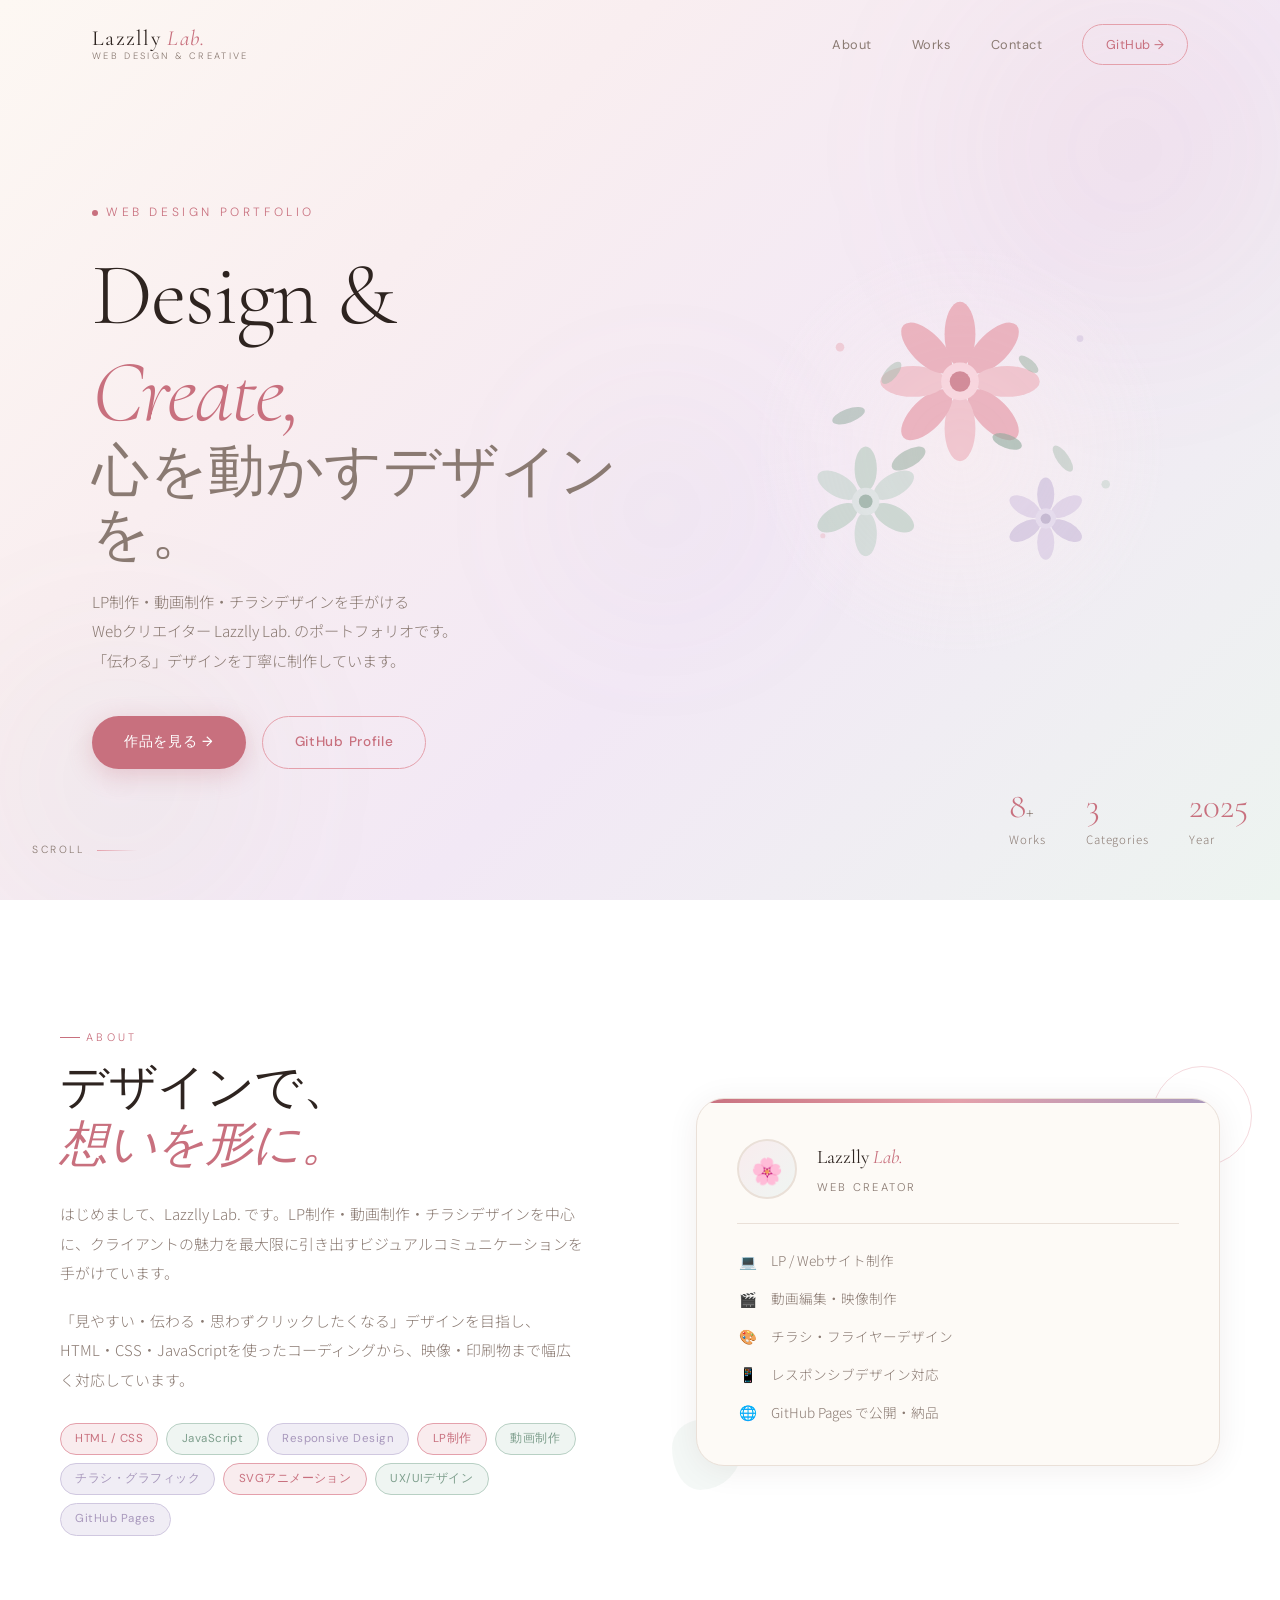
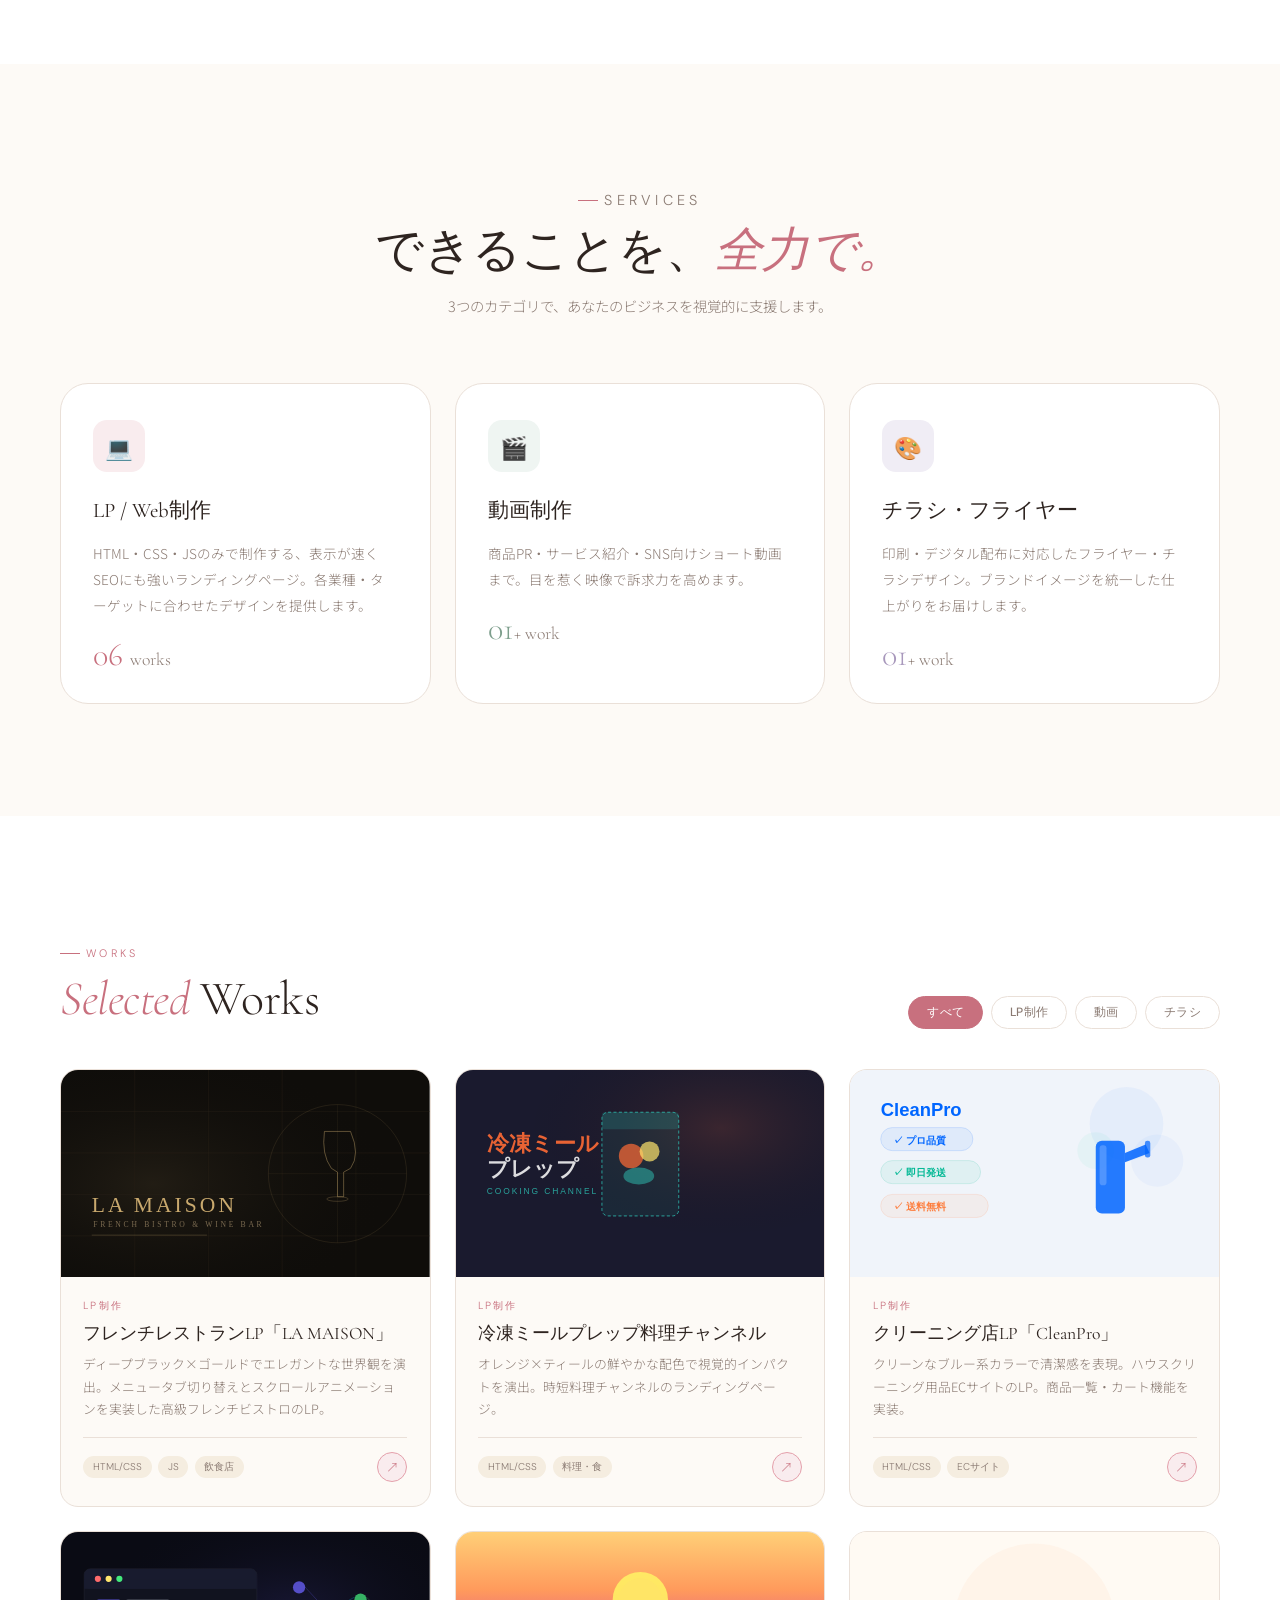
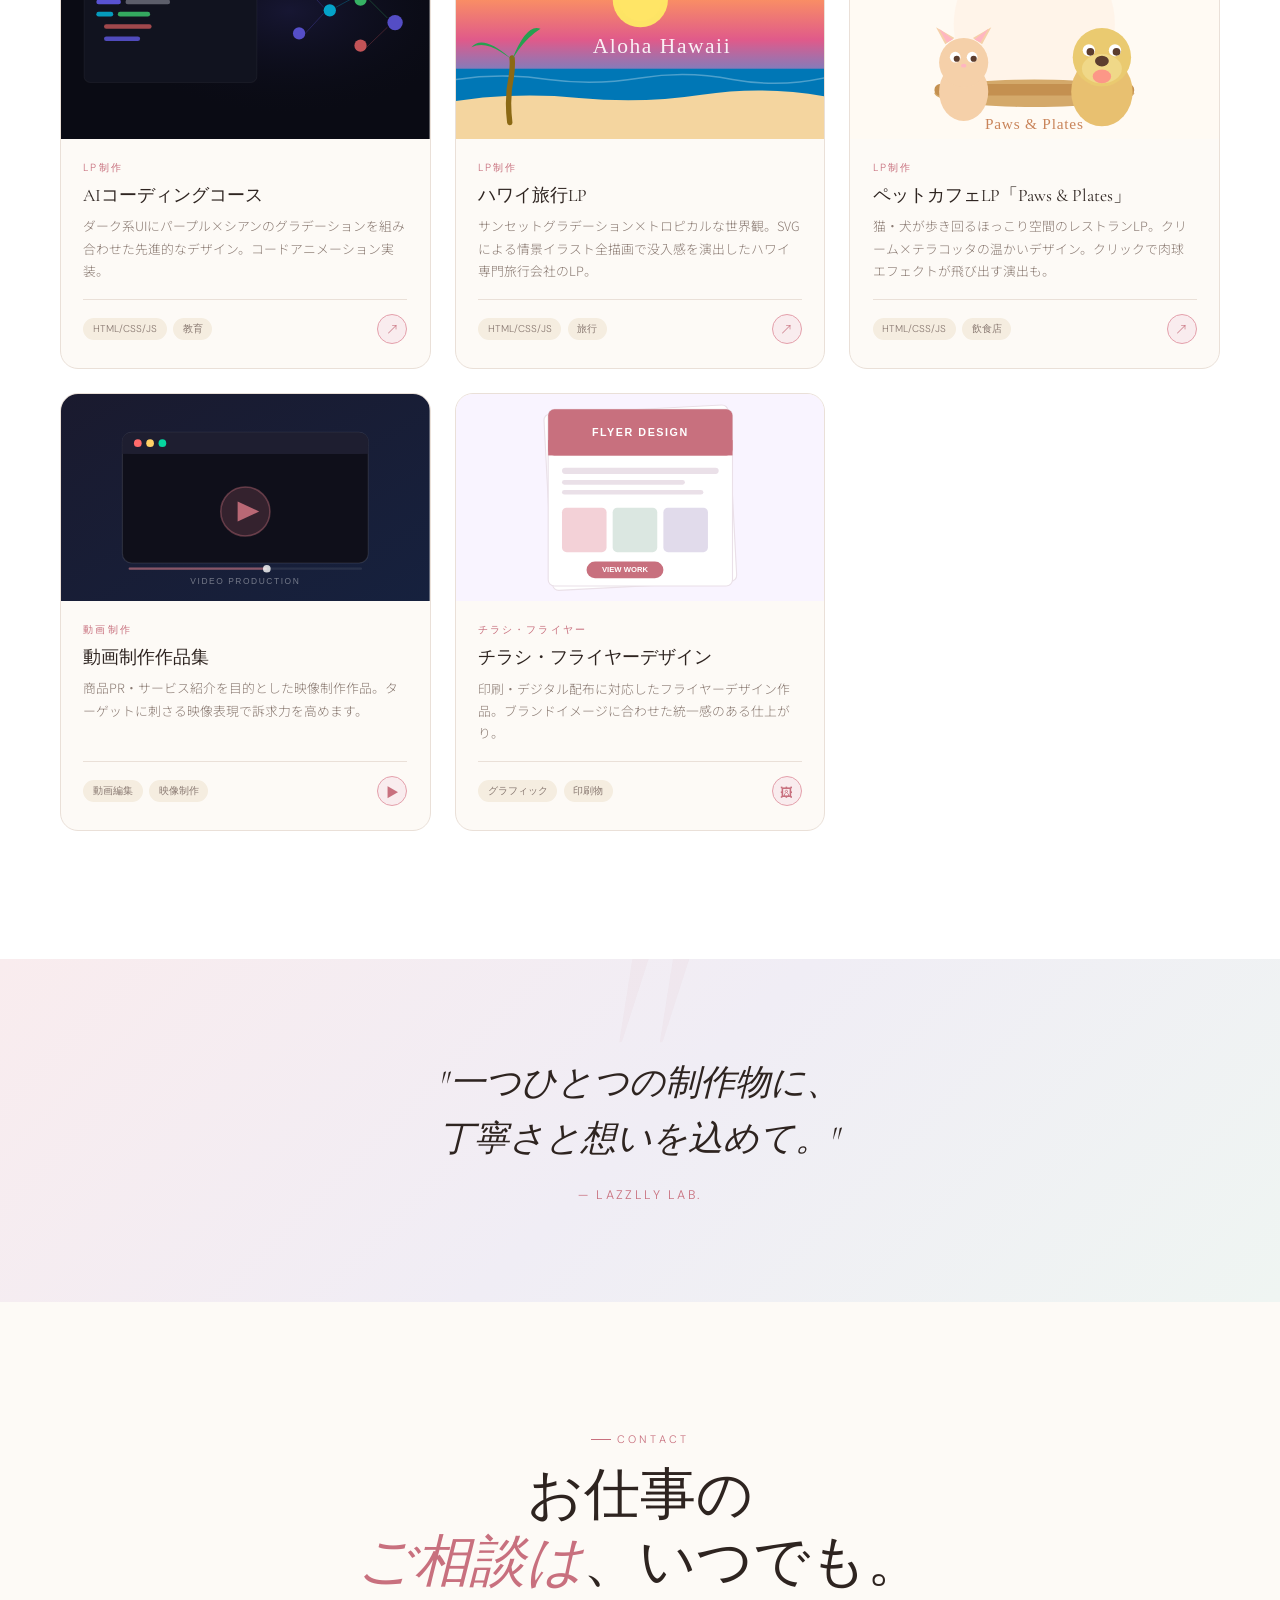
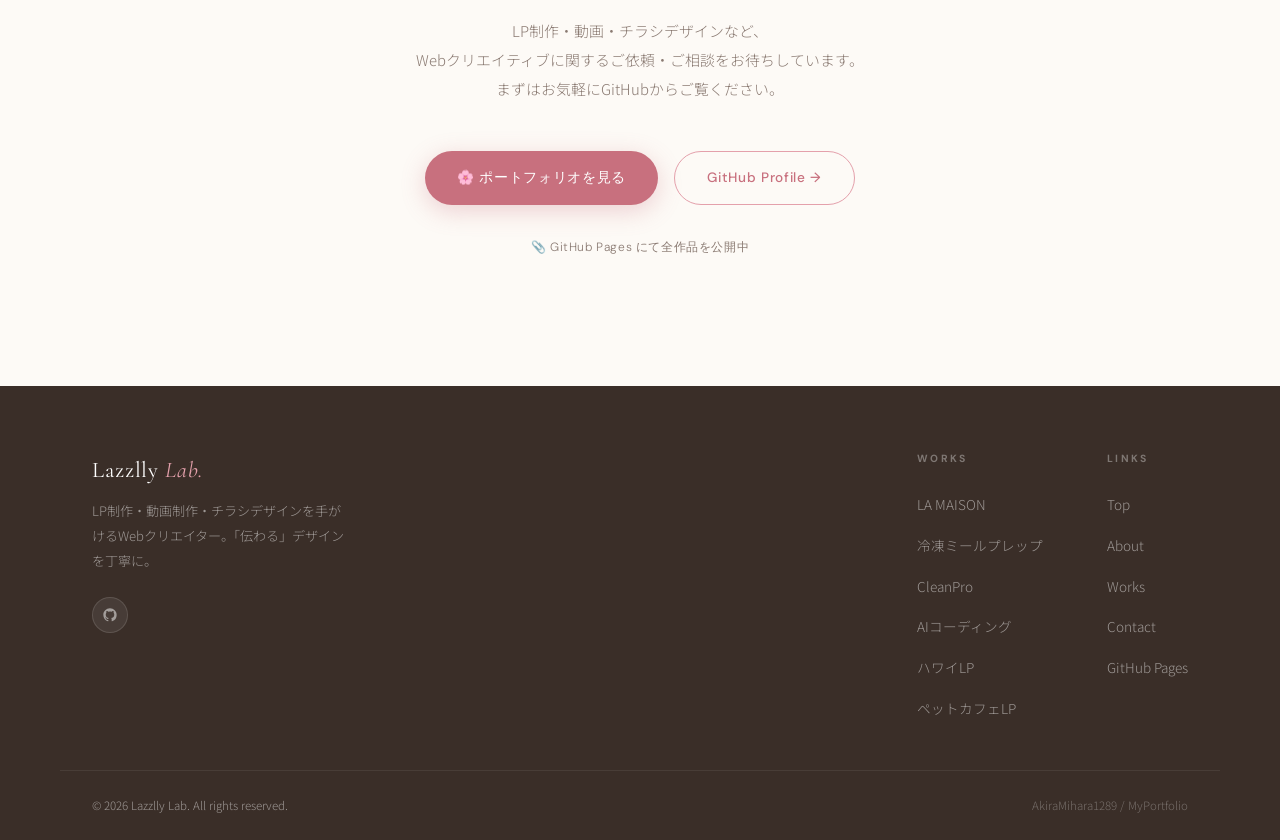
==== commit bb3902cb: "Add files via upload" ====
--- a/index.html
+++ b/index.html
@@ -1056,6 +1056,209 @@
   gap: 1rem;
   font-size: 0.72rem;
 }
+
+/* =============================================
+   Modal共通
+============================================= */
+.modal-overlay {
+  position: fixed;
+  inset: 0;
+  background: rgba(30, 20, 20, 0.75);
+  backdrop-filter: blur(6px);
+  z-index: 900;
+  display: flex;
+  align-items: center;
+  justify-content: center;
+  padding: 1.25rem;
+  opacity: 0;
+  pointer-events: none;
+  transition: opacity 0.35s ease;
+}
+
+.modal-overlay.open {
+  opacity: 1;
+  pointer-events: all;
+}
+
+.modal-box {
+  background: var(--white);
+  border-radius: 24px;
+  padding: 2rem 2rem 1.5rem;
+  width: 100%;
+  position: relative;
+  box-shadow: 0 24px 80px rgba(0,0,0,0.4);
+  transform: scale(0.92) translateY(20px);
+  transition: transform 0.4s cubic-bezier(0.34,1.56,0.64,1);
+  max-height: 92vh;
+  overflow-y: auto;
+}
+
+.modal-overlay.open .modal-box {
+  transform: scale(1) translateY(0);
+}
+
+.modal-box--video  { max-width: 820px; }
+.modal-box--flyer  { max-width: 680px; }
+
+.modal-close {
+  position: absolute;
+  top: 1.25rem; right: 1.25rem;
+  width: 36px; height: 36px;
+  border-radius: 50%;
+  border: 1.5px solid var(--border);
+  background: var(--cream);
+  color: var(--muted);
+  font-size: 0.9rem;
+  cursor: pointer;
+  display: flex; align-items: center; justify-content: center;
+  transition: all 0.3s ease;
+  z-index: 2;
+}
+.modal-close:hover { background: var(--rose-pale); color: var(--rose); border-color: var(--rose-l); }
+
+.modal-header {
+  margin-bottom: 1.25rem;
+  padding-right: 2.5rem;
+}
+
+.modal-label {
+  font-family: var(--font-sans);
+  font-size: 0.68rem;
+  letter-spacing: 0.25em;
+  text-transform: uppercase;
+  color: var(--rose);
+  margin-bottom: 4px;
+}
+
+.modal-title {
+  font-family: 'Cormorant Garamond', serif;
+  font-size: 1.6rem;
+  font-weight: 400;
+  color: var(--text);
+  letter-spacing: -0.01em;
+}
+
+/* =============================================
+   動画モーダル
+============================================= */
+.video-tabs {
+  display: flex;
+  gap: 0.5rem;
+  margin-bottom: 1rem;
+}
+
+.vtab {
+  padding: 0.4rem 1.2rem;
+  border-radius: 50px;
+  border: 1.5px solid var(--border);
+  background: transparent;
+  font-family: var(--font-sans);
+  font-size: 0.78rem;
+  font-weight: 500;
+  color: var(--muted);
+  cursor: pointer;
+  transition: all 0.3s ease;
+  letter-spacing: 0.04em;
+}
+
+.vtab.active, .vtab:hover {
+  background: var(--rose);
+  border-color: var(--rose);
+  color: white;
+}
+
+.video-player-wrap {
+  background: #000;
+  border-radius: 14px;
+  overflow: hidden;
+  margin-bottom: 0.75rem;
+}
+
+.video-note {
+  font-size: 0.72rem;
+  color: var(--muted);
+  text-align: center;
+  letter-spacing: 0.04em;
+}
+
+/* =============================================
+   チラシモーダル（ライトボックス）
+============================================= */
+.flyer-nav {
+  display: flex;
+  align-items: center;
+  justify-content: center;
+  gap: 1.5rem;
+  margin-bottom: 1rem;
+}
+
+.flyer-nav-btn {
+  width: 40px; height: 40px;
+  border-radius: 50%;
+  border: 1.5px solid var(--border);
+  background: var(--cream);
+  color: var(--text);
+  font-size: 1.3rem;
+  cursor: pointer;
+  display: flex; align-items: center; justify-content: center;
+  transition: all 0.3s ease;
+  line-height: 1;
+}
+.flyer-nav-btn:hover { background: var(--rose); color: white; border-color: var(--rose); }
+
+.flyer-counter {
+  font-family: var(--font-sans);
+  font-size: 0.8rem;
+  color: var(--muted);
+  min-width: 50px;
+  text-align: center;
+}
+
+.flyer-img-wrap {
+  position: relative;
+  min-height: 100px;
+  text-align: center;
+  margin-bottom: 1.25rem;
+  background: var(--warm);
+  border-radius: 12px;
+  padding: 12px;
+}
+
+.flyer-loading {
+  position: absolute;
+  inset: 0;
+  display: flex;
+  align-items: center;
+  justify-content: center;
+  font-size: 0.82rem;
+  color: var(--muted);
+  background: var(--warm);
+  border-radius: 12px;
+  opacity: 0;
+  pointer-events: none;
+  transition: opacity 0.2s;
+}
+
+.flyer-loading.show { opacity: 1; }
+
+.flyer-thumbs {
+  display: flex;
+  gap: 0.75rem;
+  justify-content: center;
+}
+
+.flyer-thumb {
+  width: 72px; height: 72px;
+  object-fit: cover;
+  border-radius: 8px;
+  border: 2px solid var(--border);
+  cursor: pointer;
+  transition: all 0.3s ease;
+  opacity: 0.65;
+}
+
+.flyer-thumb:hover { opacity: 1; transform: scale(1.05); }
+.flyer-thumb.active { border-color: var(--rose); opacity: 1; box-shadow: 0 0 0 2px var(--rose-pale); }
 
 /* =============================================
    Reveal animation
@@ -1627,8 +1830,8 @@
       </a>
 
       <!-- 07 動画制作 -->
-      <a href="https://github.com/AkiraMihara1289/MyPortfolio/tree/main/MovieImade" target="_blank" rel="noopener"
-         class="work-card reveal" data-category="video">
+      <div class="work-card reveal" data-category="video" id="videoCard" style="cursor:pointer;"
+           onclick="openVideoModal()">
         <div class="work-card__thumb">
           <svg viewBox="0 0 480 270" xmlns="http://www.w3.org/2000/svg">
             <defs>
@@ -1652,7 +1855,7 @@
             <text x="240" y="248" text-anchor="middle" font-family="sans-serif" font-size="11" fill="rgba(255,255,255,0.4)" letter-spacing="2">VIDEO PRODUCTION</text>
           </svg>
           <div class="work-card__overlay">
-            <span class="work-card__overlay-text">GitHub ↗</span>
+            <span class="work-card__overlay-text">▶ 動画を見る</span>
           </div>
         </div>
         <div class="work-card__body">
@@ -1664,14 +1867,14 @@
               <span class="work-card__tag">動画編集</span>
               <span class="work-card__tag">映像制作</span>
             </div>
-            <span class="work-card__arrow">↗</span>
+            <span class="work-card__arrow">▶</span>
           </div>
         </div>
-      </a>
+      </div>
 
       <!-- 08 チラシ -->
-      <a href="https://github.com/AkiraMihara1289/MyPortfolio/tree/main/Fltyer" target="_blank" rel="noopener"
-         class="work-card reveal" data-category="print" style="transition-delay:0.08s;">
+      <div class="work-card reveal" data-category="print" style="cursor:pointer;transition-delay:0.08s;"
+           onclick="openFlyerModal()">
         <div class="work-card__thumb">
           <svg viewBox="0 0 480 270" xmlns="http://www.w3.org/2000/svg">
             <rect width="480" height="270" fill="#F9F4FF"/>
@@ -1695,7 +1898,7 @@
             <text x="220" y="232" text-anchor="middle" font-family="sans-serif" font-size="10" fill="white" font-weight="600">VIEW WORK</text>
           </svg>
           <div class="work-card__overlay">
-            <span class="work-card__overlay-text">GitHub ↗</span>
+            <span class="work-card__overlay-text">🖼 チラシを見る</span>
           </div>
         </div>
         <div class="work-card__body">
@@ -1707,14 +1910,83 @@
               <span class="work-card__tag">グラフィック</span>
               <span class="work-card__tag">印刷物</span>
             </div>
-            <span class="work-card__arrow">↗</span>
+            <span class="work-card__arrow">🖼</span>
           </div>
         </div>
-      </a>
+      </div>
 
     </div><!-- /works__grid -->
   </div>
 </section>
+
+<!-- =====================================================
+     動画モーダル
+===================================================== -->
+<div class="modal-overlay" id="videoModalOverlay" onclick="closeVideoModal()">
+  <div class="modal-box modal-box--video" onclick="event.stopPropagation()">
+    <button class="modal-close" onclick="closeVideoModal()">✕</button>
+    <div class="modal-header">
+      <p class="modal-label">🎬 動画制作作品</p>
+      <h3 class="modal-title">Video Works</h3>
+    </div>
+
+    <!-- 動画タブ -->
+    <div class="video-tabs">
+      <button class="vtab active" data-vi="0" onclick="switchVideo(0)">動画 01</button>
+      <button class="vtab"        data-vi="1" onclick="switchVideo(1)">動画 02</button>
+    </div>
+
+    <!-- 動画プレイヤー -->
+    <div class="video-player-wrap">
+      <video id="videoPlayer" controls playsinline
+             style="width:100%;border-radius:12px;background:#000;max-height:60vh;">
+        <source id="videoSrc" src="https://raw.githubusercontent.com/AkiraMihara1289/MyPortfolio/main/MovieImade/M8-2.mp4" type="video/mp4">
+        お使いのブラウザは動画の再生に対応していません。
+      </video>
+    </div>
+
+    <p class="video-note">※ 読み込みに時間がかかる場合があります</p>
+  </div>
+</div>
+
+<!-- =====================================================
+     チラシモーダル（ライトボックス）
+===================================================== -->
+<div class="modal-overlay" id="flyerModalOverlay" onclick="closeFlyerModal()">
+  <div class="modal-box modal-box--flyer" onclick="event.stopPropagation()">
+    <button class="modal-close" onclick="closeFlyerModal()">✕</button>
+    <div class="modal-header">
+      <p class="modal-label">🎨 チラシ・フライヤーデザイン</p>
+      <h3 class="modal-title">Flyer Works</h3>
+    </div>
+
+    <!-- ナビゲーション -->
+    <div class="flyer-nav">
+      <button class="flyer-nav-btn" id="flyerPrev" onclick="changeFlyer(-1)">‹</button>
+      <span class="flyer-counter" id="flyerCounter">1 / 3</span>
+      <button class="flyer-nav-btn" id="flyerNext" onclick="changeFlyer(1)">›</button>
+    </div>
+
+    <!-- 画像表示エリア -->
+    <div class="flyer-img-wrap" id="flyerImgWrap">
+      <img id="flyerImg"
+           src="https://raw.githubusercontent.com/AkiraMihara1289/MyPortfolio/main/Fltyer/flyer.png"
+           alt="チラシデザイン"
+           style="max-width:100%;max-height:62vh;border-radius:10px;object-fit:contain;display:block;margin:0 auto;" />
+      <div class="flyer-loading" id="flyerLoading">読み込み中...</div>
+    </div>
+
+    <!-- サムネイル一覧 -->
+    <div class="flyer-thumbs">
+      <img class="flyer-thumb active" src="https://raw.githubusercontent.com/AkiraMihara1289/MyPortfolio/main/Fltyer/flyer.png"
+           onclick="goFlyer(0)" alt="チラシ1" />
+      <img class="flyer-thumb" src="https://raw.githubusercontent.com/AkiraMihara1289/MyPortfolio/main/Fltyer/Flyer2.png"
+           onclick="goFlyer(1)" alt="チラシ2" />
+      <img class="flyer-thumb" src="https://raw.githubusercontent.com/AkiraMihara1289/MyPortfolio/main/Fltyer/flyer3.png"
+           onclick="goFlyer(2)" alt="チラシ3" />
+    </div>
+  </div>
+</div>
 
 <!-- ===================== QUOTE ===================== -->
 <section class="quote-strip">
@@ -1837,6 +2109,117 @@
     }
   });
 });
+
+/* =====================================================
+   動画モーダル
+===================================================== */
+const VIDEOS = [
+  'https://raw.githubusercontent.com/AkiraMihara1289/MyPortfolio/main/MovieImade/M8-2.mp4',
+  'https://raw.githubusercontent.com/AkiraMihara1289/MyPortfolio/main/MovieImade/M9.mp4',
+];
+
+let currentVideoIdx = 0;
+
+function openVideoModal() {
+  currentVideoIdx = 0;
+  loadVideo(0);
+  document.getElementById('videoModalOverlay').classList.add('open');
+  document.body.style.overflow = 'hidden';
+}
+
+function closeVideoModal() {
+  const player = document.getElementById('videoPlayer');
+  player.pause();
+  document.getElementById('videoModalOverlay').classList.remove('open');
+  document.body.style.overflow = '';
+}
+
+function switchVideo(idx) {
+  const player = document.getElementById('videoPlayer');
+  player.pause();
+  currentVideoIdx = idx;
+  loadVideo(idx);
+  document.querySelectorAll('.vtab').forEach((t, i) => t.classList.toggle('active', i === idx));
+}
+
+function loadVideo(idx) {
+  const player = document.getElementById('videoPlayer');
+  const src = document.getElementById('videoSrc');
+  src.src = VIDEOS[idx];
+  player.load();
+}
+
+/* =====================================================
+   チラシモーダル（ライトボックス）
+===================================================== */
+const FLYERS = [
+  'https://raw.githubusercontent.com/AkiraMihara1289/MyPortfolio/main/Fltyer/flyer.png',
+  'https://raw.githubusercontent.com/AkiraMihara1289/MyPortfolio/main/Fltyer/Flyer2.png',
+  'https://raw.githubusercontent.com/AkiraMihara1289/MyPortfolio/main/Fltyer/flyer3.png',
+];
+
+let currentFlyerIdx = 0;
+
+function openFlyerModal() {
+  currentFlyerIdx = 0;
+  updateFlyerView();
+  document.getElementById('flyerModalOverlay').classList.add('open');
+  document.body.style.overflow = 'hidden';
+}
+
+function closeFlyerModal() {
+  document.getElementById('flyerModalOverlay').classList.remove('open');
+  document.body.style.overflow = '';
+}
+
+function changeFlyer(dir) {
+  currentFlyerIdx = (currentFlyerIdx + dir + FLYERS.length) % FLYERS.length;
+  updateFlyerView();
+}
+
+function goFlyer(idx) {
+  currentFlyerIdx = idx;
+  updateFlyerView();
+}
+
+function updateFlyerView() {
+  const img = document.getElementById('flyerImg');
+  const loading = document.getElementById('flyerLoading');
+  const counter = document.getElementById('flyerCounter');
+
+  // ローディング表示
+  loading.classList.add('show');
+  img.style.opacity = '0';
+
+  img.onload = () => {
+    loading.classList.remove('show');
+    img.style.transition = 'opacity 0.35s ease';
+    img.style.opacity = '1';
+  };
+  img.onerror = () => {
+    loading.textContent = '画像を読み込めませんでした';
+  };
+
+  img.src = FLYERS[currentFlyerIdx];
+  counter.textContent = `${currentFlyerIdx + 1} / ${FLYERS.length}`;
+
+  // サムネイルのアクティブ更新
+  document.querySelectorAll('.flyer-thumb').forEach((t, i) => {
+    t.classList.toggle('active', i === currentFlyerIdx);
+  });
+}
+
+// キーボード操作
+document.addEventListener('keydown', e => {
+  if (document.getElementById('flyerModalOverlay').classList.contains('open')) {
+    if (e.key === 'ArrowLeft')  changeFlyer(-1);
+    if (e.key === 'ArrowRight') changeFlyer(1);
+    if (e.key === 'Escape')     closeFlyerModal();
+  }
+  if (document.getElementById('videoModalOverlay').classList.contains('open')) {
+    if (e.key === 'Escape') closeVideoModal();
+  }
+});
 </script>
 </body>
 </html>
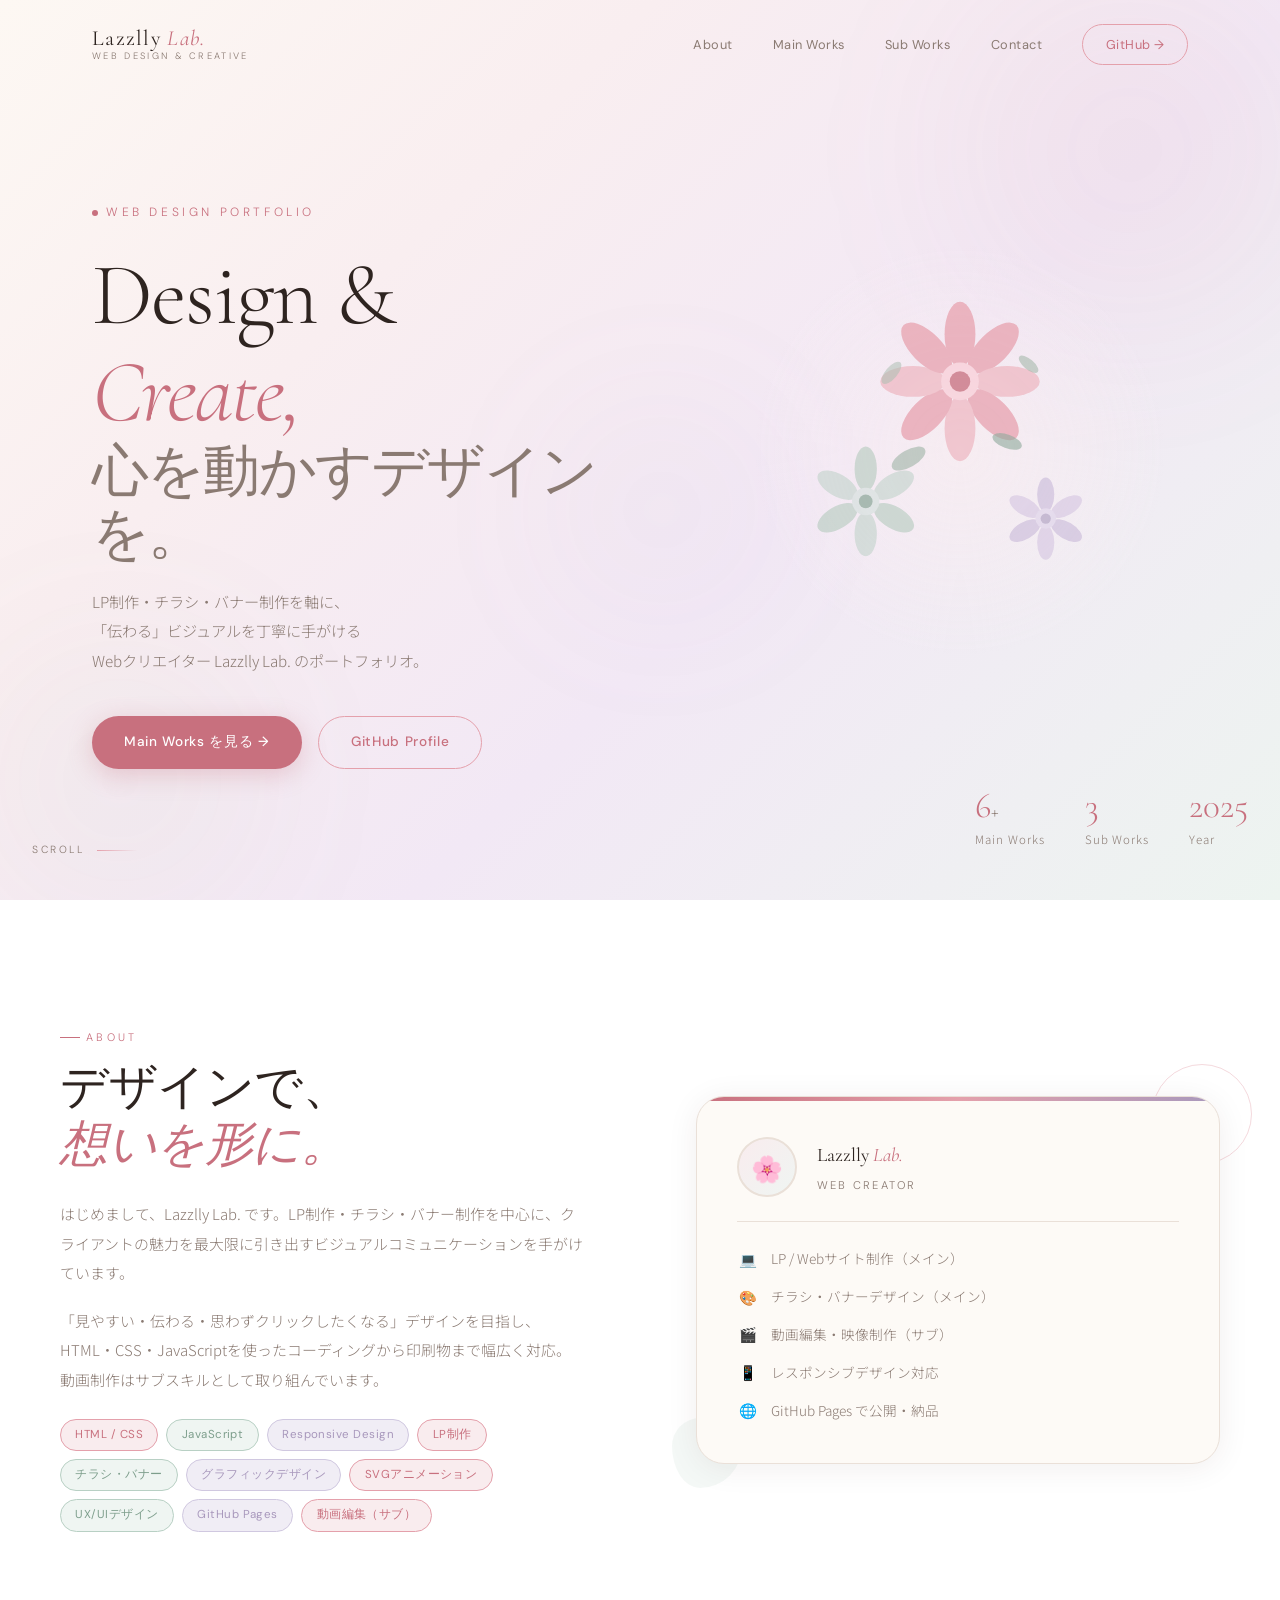
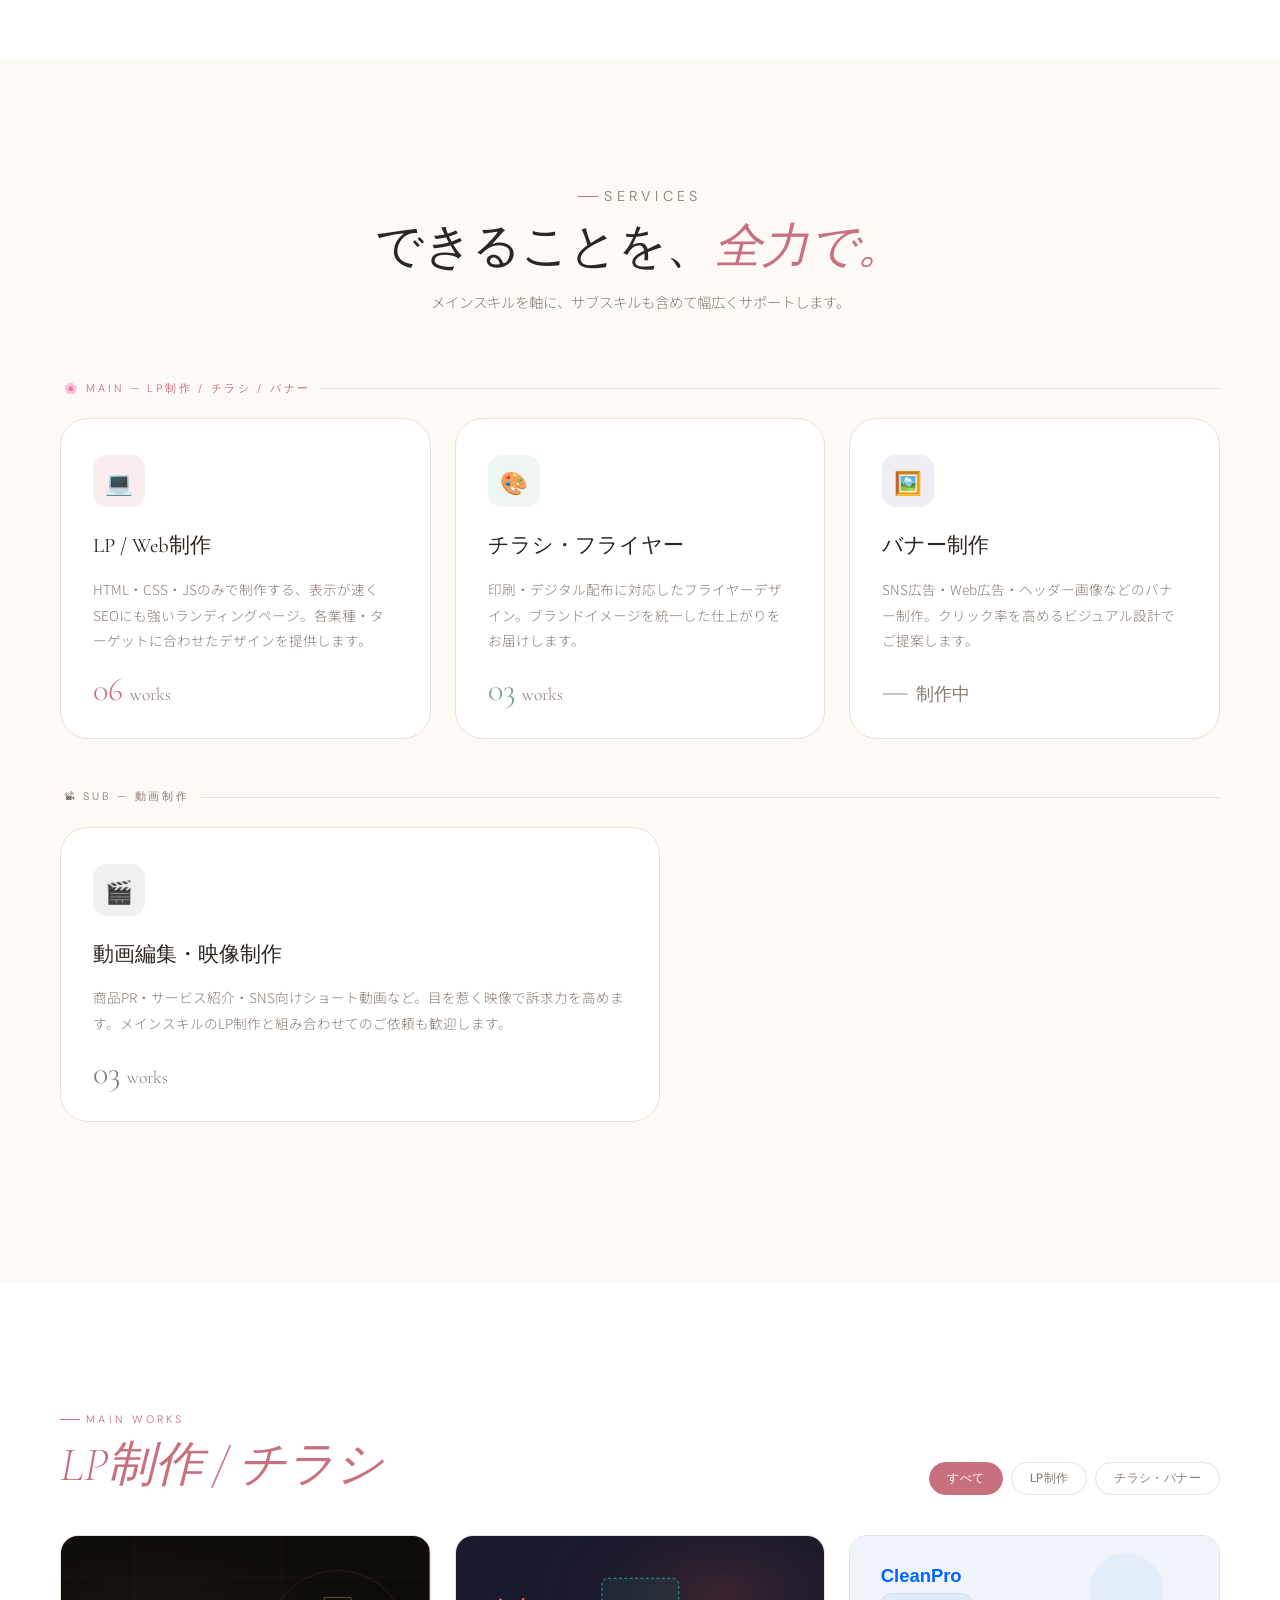
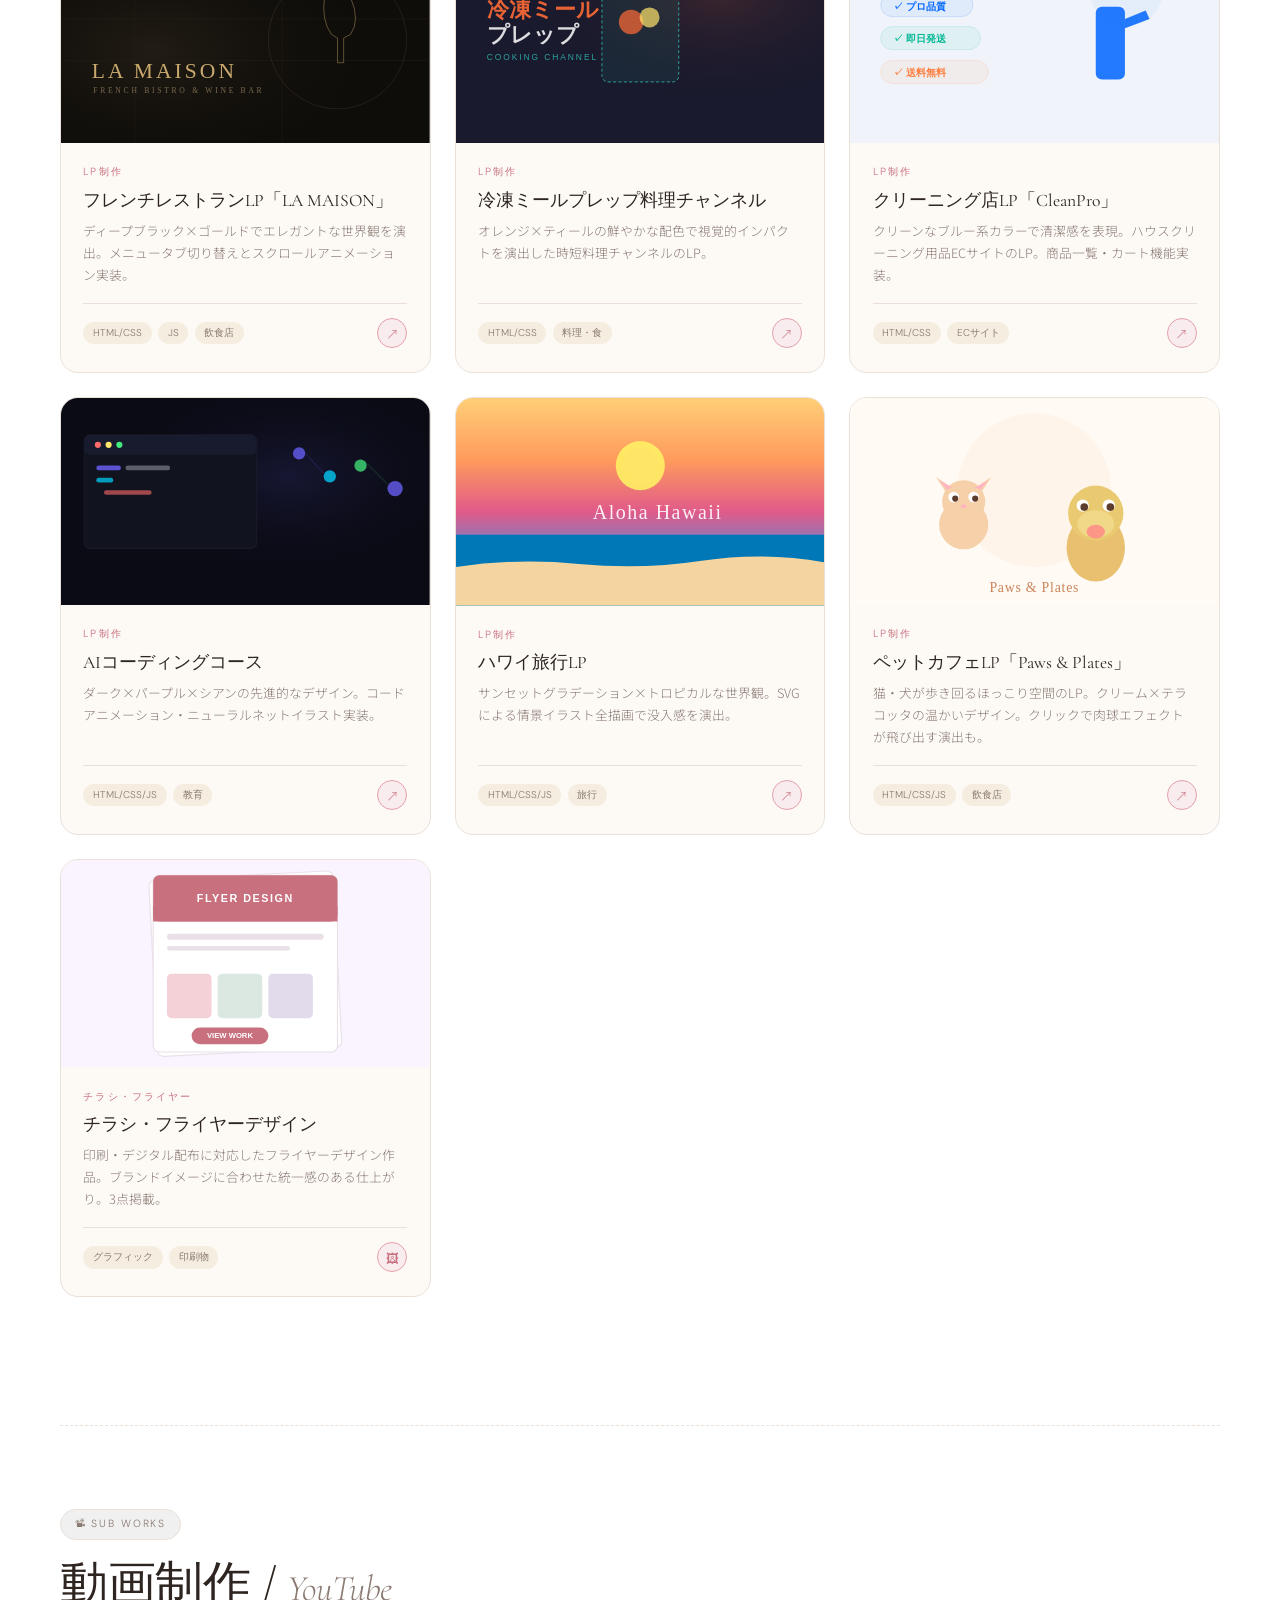
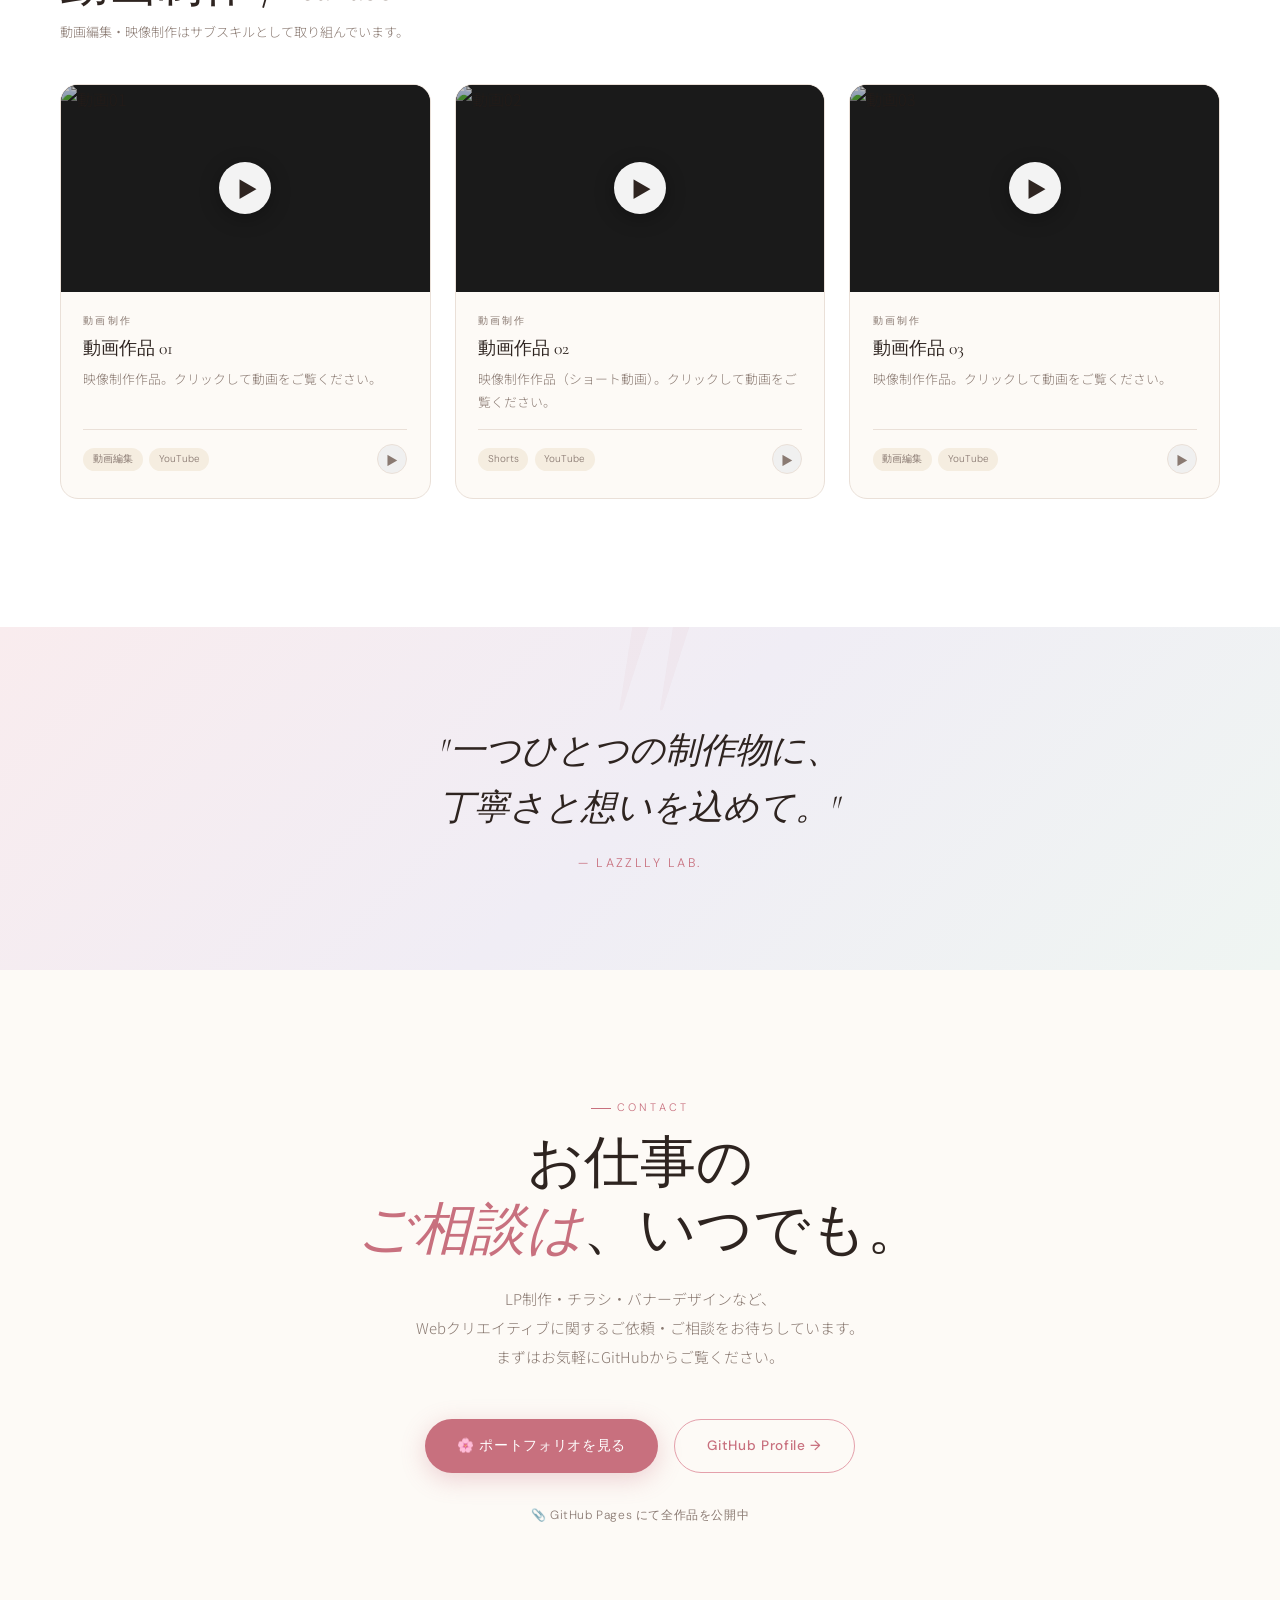
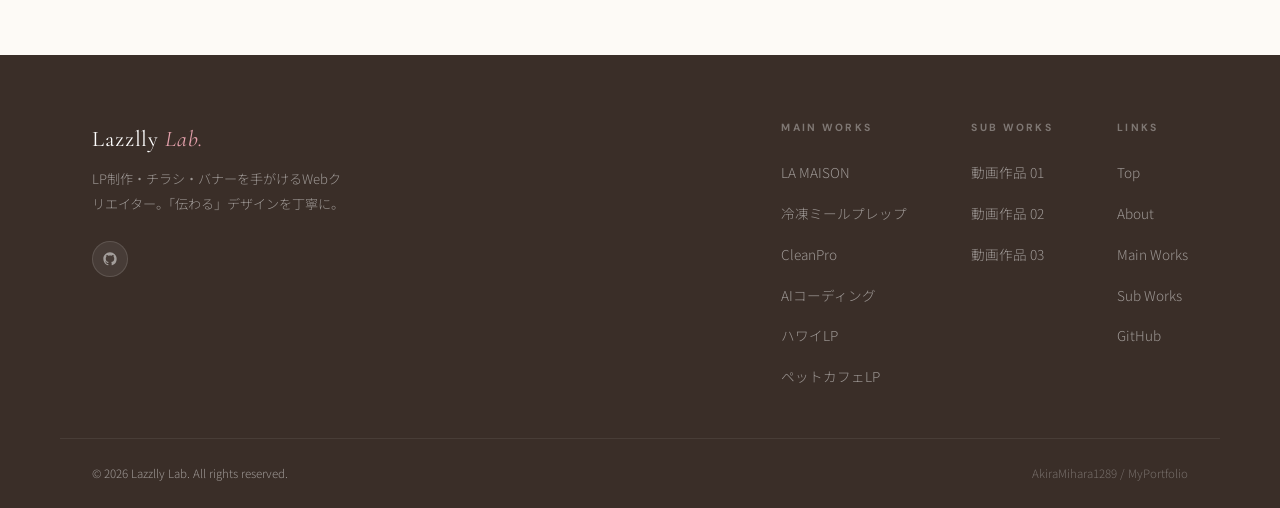
==== commit e1f8838c: "Add files via upload" ====
--- a/index.html
+++ b/index.html
@@ -4,36 +4,33 @@
   <meta charset="UTF-8" />
   <meta name="viewport" content="width=device-width, initial-scale=1.0" />
   <title>Lazzlly Lab. — Web Design & Creative Portfolio</title>
-  <meta name="description" content="LP制作・動画制作・チラシデザインを手がけるWebクリエイター Lazzlly Lab. のポートフォリオ。" />
+  <meta name="description" content="LP制作・チラシ・バナー制作を手がけるWebクリエイター Lazzlly Lab. のポートフォリオ。" />
   <link rel="preconnect" href="https://fonts.googleapis.com" />
   <link rel="preconnect" href="https://fonts.gstatic.com" crossorigin />
   <link href="https://fonts.googleapis.com/css2?family=Cormorant+Garamond:ital,wght@0,300;0,400;0,600;1,300;1,400&family=Noto+Sans+JP:wght@300;400;500&family=DM+Sans:ital,wght@0,300;0,400;0,500;1,300&display=swap" rel="stylesheet" />
 
   <style>
 /* =============================================
-   Design Tokens
+   Design Tokens & Reset
 ============================================= */
 *, *::before, *::after { box-sizing: border-box; margin: 0; padding: 0; }
 
 :root {
-  --rose:     #C8707E;
-  --rose-l:   #E4A0AB;
-  --rose-pale:#F9ECEE;
-  --rose-paler:#FDF5F6;
-  --sage:     #7D9E8C;
-  --sage-l:   #B8D0C4;
-  --sage-pale:#EFF5F2;
-  --lav:      #A898BC;
-  --lav-pale: #F0EDF5;
-  --sand:     #D9C8B0;
-  --sand-l:   #EDE0CE;
-  --cream:    #FDFAF6;
-  --warm:     #F5EDE0;
-  --brown:    #3A2E28;
-  --text:     #2E2420;
-  --muted:    #8A7A72;
-  --border:   #EAE0D8;
-  --white:    #FFFFFF;
+  --rose:      #C8707E;
+  --rose-l:    #E4A0AB;
+  --rose-pale: #F9ECEE;
+  --sage:      #7D9E8C;
+  --sage-l:    #B8D0C4;
+  --sage-pale: #EFF5F2;
+  --lav:       #A898BC;
+  --lav-pale:  #F0EDF5;
+  --cream:     #FDFAF6;
+  --warm:      #F5EDE0;
+  --brown:     #3A2E28;
+  --text:      #2E2420;
+  --muted:     #8A7A72;
+  --border:    #EAE0D8;
+  --white:     #FFFFFF;
 
   --font-disp: 'Cormorant Garamond', serif;
   --font-jp:   'Noto Sans JP', sans-serif;
@@ -41,12 +38,11 @@
   --radius:    18px;
   --radius-lg: 28px;
   --shadow:    0 4px 32px rgba(60,30,30,0.07);
-  --shadow-lg: 0 16px 60px rgba(60,30,30,0.12);
+  --shadow-lg: 0 16px 60px rgba(60,30,30,0.13);
   --ease:      cubic-bezier(0.25, 0.46, 0.45, 0.94);
 }
 
 html { scroll-behavior: smooth; font-size: 16px; }
-
 body {
   background: var(--cream);
   color: var(--text);
@@ -55,24 +51,19 @@
   line-height: 1.8;
   overflow-x: hidden;
 }
-
 a { color: inherit; text-decoration: none; transition: all 0.3s ease; }
 img, svg { display: block; max-width: 100%; }
 
-/* =============================================
-   Decorative noise texture
-============================================= */
+/* noise overlay */
 body::before {
   content: '';
-  position: fixed;
-  inset: 0;
+  position: fixed; inset: 0;
   background-image: url("data:image/svg+xml,%3Csvg viewBox='0 0 200 200' xmlns='http://www.w3.org/2000/svg'%3E%3Cfilter id='n'%3E%3CfeTurbulence type='fractalNoise' baseFrequency='0.75' numOctaves='4' stitchTiles='stitch'/%3E%3C/filter%3E%3Crect width='100%25' height='100%25' filter='url(%23n)' opacity='0.025'/%3E%3C/svg%3E");
-  pointer-events: none;
-  z-index: 0;
+  pointer-events: none; z-index: 0;
 }
 
 /* =============================================
-   Typography helpers
+   Typography
 ============================================= */
 .tag-label {
   font-family: var(--font-sans);
@@ -84,11 +75,7 @@
   align-items: center;
   gap: 6px;
 }
-.tag-label::before {
-  content: '';
-  width: 20px; height: 1px;
-  background: var(--rose);
-}
+.tag-label::before { content: ''; width: 20px; height: 1px; background: var(--rose); }
 
 .section-title {
   font-family: var(--font-disp);
@@ -98,11 +85,7 @@
   color: var(--text);
   letter-spacing: -0.01em;
 }
-
-.section-title em {
-  font-style: italic;
-  color: var(--rose);
-}
+.section-title em { font-style: italic; color: var(--rose); }
 
 /* =============================================
    Buttons
@@ -121,14 +104,12 @@
   border: none;
   transition: all 0.4s var(--ease);
 }
-
 .btn--rose {
   background: var(--rose);
   color: var(--white);
   box-shadow: 0 6px 24px rgba(200,112,126,0.3);
 }
 .btn--rose:hover { transform: translateY(-3px); box-shadow: 0 12px 32px rgba(200,112,126,0.4); }
-
 .btn--outline {
   border: 1.5px solid var(--rose-l);
   color: var(--rose);
@@ -146,7 +127,6 @@
   padding: 1.5rem 0;
   transition: all 0.5s ease;
 }
-
 .header.scrolled {
   background: rgba(253,250,246,0.94);
   backdrop-filter: blur(24px);
@@ -154,63 +134,35 @@
   padding: 1rem 0;
   box-shadow: 0 1px 0 var(--border);
 }
-
 .header__inner {
-  max-width: 1160px;
-  margin: 0 auto;
-  padding: 0 2rem;
-  display: flex;
-  align-items: center;
-  justify-content: space-between;
-}
-
-.header__logo {
-  display: flex;
-  flex-direction: column;
-  line-height: 1;
-}
-
+  max-width: 1160px; margin: 0 auto; padding: 0 2rem;
+  display: flex; align-items: center; justify-content: space-between;
+}
+.header__logo { display: flex; flex-direction: column; line-height: 1; }
 .header__logo-main {
   font-family: var(--font-disp);
-  font-size: 1.35rem;
-  font-weight: 400;
-  letter-spacing: 0.06em;
-  color: var(--text);
+  font-size: 1.35rem; font-weight: 400;
+  letter-spacing: 0.06em; color: var(--text);
 }
 .header__logo-main em { font-style: italic; color: var(--rose); }
-
 .header__logo-sub {
   font-family: var(--font-sans);
-  font-size: 0.58rem;
-  letter-spacing: 0.25em;
-  text-transform: uppercase;
-  color: var(--muted);
-  margin-top: 2px;
-}
-
-.header__nav {
-  display: flex;
-  align-items: center;
-  gap: 2.5rem;
-}
-
+  font-size: 0.58rem; letter-spacing: 0.25em;
+  text-transform: uppercase; color: var(--muted); margin-top: 2px;
+}
+.header__nav { display: flex; align-items: center; gap: 2.5rem; }
 .header__nav a {
   font-family: var(--font-sans);
-  font-size: 0.8rem;
-  font-weight: 400;
-  color: var(--muted);
-  letter-spacing: 0.04em;
-  transition: color 0.3s ease;
+  font-size: 0.8rem; font-weight: 400;
+  color: var(--muted); letter-spacing: 0.04em;
 }
 .header__nav a:hover { color: var(--rose); }
-
 .header__cta {
   padding: 0.5rem 1.4rem;
   border: 1.5px solid var(--rose-l);
   border-radius: 50px;
   font-family: var(--font-sans);
-  font-size: 0.78rem;
-  font-weight: 500;
+  font-size: 0.78rem; font-weight: 500;
   color: var(--rose) !important;
   transition: all 0.3s ease !important;
 }
@@ -221,31 +173,16 @@
 ============================================= */
 .hero {
   min-height: 100vh;
-  position: relative;
-  overflow: hidden;
-  display: flex;
-  align-items: center;
-}
-
-/* Gradient bg */
+  position: relative; overflow: hidden;
+  display: flex; align-items: center;
+}
 .hero__bg {
-  position: absolute;
-  inset: 0;
-  background: linear-gradient(135deg,
-    #FDF8F3 0%,
-    #F9EEF0 30%,
-    #F2E8F5 60%,
-    #EDF4F0 100%
-  );
-}
-
-/* Floating blobs */
+  position: absolute; inset: 0;
+  background: linear-gradient(135deg, #FDF8F3 0%, #F9EEF0 30%, #F2E8F5 60%, #EDF4F0 100%);
+}
 .hero__blob {
-  position: absolute;
-  border-radius: 50%;
-  filter: blur(80px);
-  opacity: 0.5;
-  pointer-events: none;
+  position: absolute; border-radius: 50%;
+  filter: blur(80px); opacity: 0.5; pointer-events: none;
 }
 .hero__blob-1 {
   width: 500px; height: 500px;
@@ -265,7 +202,6 @@
   top: 40%; left: 40%;
   animation: blobFloat1 22s ease-in-out infinite reverse;
 }
-
 @keyframes blobFloat1 {
   0%, 100% { transform: translate(0,0) scale(1); }
   33% { transform: translate(30px,-20px) scale(1.08); }
@@ -275,1014 +211,602 @@
   0%, 100% { transform: translate(0,0) scale(1); }
   50% { transform: translate(-30px,-30px) scale(1.12); }
 }
-
-/* Floral decoration SVG */
 .hero__floral {
   position: absolute;
   right: 0; top: 0; bottom: 0;
   width: 50%;
-  display: flex;
-  align-items: center;
-  justify-content: center;
+  display: flex; align-items: center; justify-content: center;
   opacity: 0;
   animation: floralAppear 1.2s ease forwards 0.8s;
 }
-
 @keyframes floralAppear {
   from { opacity: 0; transform: scale(0.95) translateX(20px); }
   to   { opacity: 1; transform: scale(1) translateX(0); }
 }
-
 .hero__content {
-  position: relative;
-  z-index: 2;
-  max-width: 1160px;
-  margin: 0 auto;
-  padding: 8rem 2rem 4rem;
-  width: 100%;
-}
-
+  position: relative; z-index: 2;
+  max-width: 1160px; margin: 0 auto;
+  padding: 8rem 2rem 4rem; width: 100%;
+}
 .hero__eyebrow {
-  display: inline-flex;
-  align-items: center;
-  gap: 8px;
+  display: inline-flex; align-items: center; gap: 8px;
   font-family: var(--font-sans);
-  font-size: 0.75rem;
-  letter-spacing: 0.3em;
-  text-transform: uppercase;
-  color: var(--rose);
-  margin-bottom: 1.5rem;
-  opacity: 0;
-  animation: fadeUp 0.8s ease forwards 0.2s;
-}
-
+  font-size: 0.75rem; letter-spacing: 0.3em; text-transform: uppercase;
+  color: var(--rose); margin-bottom: 1.5rem;
+  opacity: 0; animation: fadeUp 0.8s ease forwards 0.2s;
+}
 .hero__eyebrow-dot {
-  width: 6px; height: 6px;
-  background: var(--rose);
-  border-radius: 50%;
+  width: 6px; height: 6px; background: var(--rose); border-radius: 50%;
   animation: dotPulse 2s ease-in-out infinite;
 }
-
 @keyframes dotPulse {
   0%,100% { opacity: 1; transform: scale(1); }
-  50% { opacity: 0.4; transform: scale(0.6); }
-}
-
+  50%      { opacity: 0.4; transform: scale(0.6); }
+}
 .hero__title {
   font-family: var(--font-disp);
   font-size: clamp(3rem, 7vw, 5.5rem);
-  font-weight: 300;
-  line-height: 1.1;
-  letter-spacing: -0.02em;
-  color: var(--text);
-  margin-bottom: 1.25rem;
-  max-width: 600px;
-  opacity: 0;
-  animation: fadeUp 0.8s ease forwards 0.35s;
-}
-
-.hero__title em {
-  display: block;
-  font-style: italic;
-  color: var(--rose);
-}
-
-.hero__title span {
-  display: block;
-  font-size: 0.65em;
-  color: var(--muted);
-  font-weight: 300;
-  letter-spacing: 0.01em;
-}
-
+  font-weight: 300; line-height: 1.1;
+  letter-spacing: -0.02em; color: var(--text);
+  margin-bottom: 1.25rem; max-width: 600px;
+  opacity: 0; animation: fadeUp 0.8s ease forwards 0.35s;
+}
+.hero__title em { display: block; font-style: italic; color: var(--rose); }
+.hero__title span { display: block; font-size: 0.65em; color: var(--muted); font-weight: 300; }
 .hero__desc {
-  font-size: 0.95rem;
-  color: var(--muted);
-  max-width: 420px;
-  line-height: 1.95;
+  font-size: 0.95rem; color: var(--muted);
+  max-width: 420px; line-height: 1.95;
   margin-bottom: 2.5rem;
-  opacity: 0;
-  animation: fadeUp 0.8s ease forwards 0.5s;
-}
-
+  opacity: 0; animation: fadeUp 0.8s ease forwards 0.5s;
+}
 .hero__btns {
-  display: flex;
-  gap: 1rem;
-  flex-wrap: wrap;
-  opacity: 0;
-  animation: fadeUp 0.8s ease forwards 0.65s;
-}
-
-/* Scroll indicator */
+  display: flex; gap: 1rem; flex-wrap: wrap;
+  opacity: 0; animation: fadeUp 0.8s ease forwards 0.65s;
+}
 .hero__scroll {
-  position: absolute;
-  bottom: 2.5rem;
-  left: 2rem;
-  display: flex;
-  align-items: center;
-  gap: 0.75rem;
-  opacity: 0;
-  animation: fadeIn 1s ease forwards 1.4s;
-}
-
+  position: absolute; bottom: 2.5rem; left: 2rem;
+  display: flex; align-items: center; gap: 0.75rem;
+  opacity: 0; animation: fadeIn 1s ease forwards 1.4s;
+}
 .hero__scroll span {
   font-family: var(--font-sans);
-  font-size: 0.65rem;
-  letter-spacing: 0.25em;
-  text-transform: uppercase;
-  color: var(--muted);
-}
-
+  font-size: 0.65rem; letter-spacing: 0.25em;
+  text-transform: uppercase; color: var(--muted);
+}
 .hero__scroll-line {
   width: 40px; height: 1px;
   background: linear-gradient(to right, var(--rose-l), transparent);
   animation: scrollLinePulse 2s ease-in-out infinite;
 }
-
-@keyframes scrollLinePulse {
-  0%,100% { opacity: 1; }
-  50%      { opacity: 0.3; }
-}
-
-/* 統計 */
+@keyframes scrollLinePulse { 0%,100%{opacity:1;} 50%{opacity:0.3;} }
 .hero__stats {
-  position: absolute;
-  bottom: 3rem;
-  right: 2rem;
-  display: flex;
-  gap: 2.5rem;
-  opacity: 0;
-  animation: fadeIn 1s ease forwards 1.2s;
-}
-
+  position: absolute; bottom: 3rem; right: 2rem;
+  display: flex; gap: 2.5rem;
+  opacity: 0; animation: fadeIn 1s ease forwards 1.2s;
+}
 .hero__stat strong {
   display: block;
-  font-family: var(--font-disp);
-  font-size: 2.2rem;
-  font-weight: 300;
-  color: var(--rose);
-  line-height: 1;
-}
-
-.hero__stat span {
-  font-size: 0.72rem;
-  color: var(--muted);
-  letter-spacing: 0.08em;
-}
+  font-family: var(--font-disp); font-size: 2.2rem; font-weight: 300;
+  color: var(--rose); line-height: 1;
+}
+.hero__stat span { font-size: 0.72rem; color: var(--muted); letter-spacing: 0.08em; }
 
 /* =============================================
    ABOUT
 ============================================= */
 .about {
-  padding: 8rem 2rem;
-  background: var(--white);
-  position: relative;
-  z-index: 1;
-}
-
+  padding: 8rem 2rem; background: var(--white);
+  position: relative; z-index: 1;
+}
 .about__inner {
-  max-width: 1160px;
-  margin: 0 auto;
-  display: grid;
-  grid-template-columns: 1fr 1fr;
-  gap: 7rem;
-  align-items: center;
-}
-
-.about__text p {
-  font-size: 0.93rem;
-  color: var(--muted);
-  line-height: 2;
-  margin-bottom: 1.1rem;
-}
-
-.about__text p:last-of-type { margin-bottom: 1.75rem; }
-
-.about__skills {
-  display: flex;
-  flex-wrap: wrap;
-  gap: 0.5rem;
-  margin-top: 1.5rem;
-}
-
+  max-width: 1160px; margin: 0 auto;
+  display: grid; grid-template-columns: 1fr 1fr;
+  gap: 7rem; align-items: center;
+}
+.about__text p { font-size: 0.93rem; color: var(--muted); line-height: 2; margin-bottom: 1.1rem; }
+.about__skills { display: flex; flex-wrap: wrap; gap: 0.5rem; margin-top: 1.5rem; }
 .skill-chip {
-  font-family: var(--font-sans);
-  font-size: 0.72rem;
-  padding: 0.3rem 0.9rem;
-  border-radius: 50px;
-  font-weight: 400;
-  letter-spacing: 0.04em;
-  transition: all 0.3s ease;
-}
-
+  font-family: var(--font-sans); font-size: 0.72rem;
+  padding: 0.3rem 0.9rem; border-radius: 50px;
+  font-weight: 400; letter-spacing: 0.04em; transition: all 0.3s ease;
+}
 .skill-chip:nth-child(3n+1) { background: var(--rose-pale); color: var(--rose); border: 1px solid var(--rose-l); }
 .skill-chip:nth-child(3n+2) { background: var(--sage-pale); color: var(--sage); border: 1px solid var(--sage-l); }
 .skill-chip:nth-child(3n+3) { background: var(--lav-pale); color: var(--lav); border: 1px solid #D0C8E0; }
 .skill-chip:hover { transform: translateY(-2px); }
-
-.about__visual {
-  position: relative;
-}
-
+.about__visual { position: relative; }
 .about__card {
-  background: var(--cream);
-  border: 1.5px solid var(--border);
-  border-radius: var(--radius-lg);
-  padding: 2.5rem;
-  position: relative;
-  overflow: hidden;
+  background: var(--cream); border: 1.5px solid var(--border);
+  border-radius: var(--radius-lg); padding: 2.5rem;
+  position: relative; overflow: hidden;
   box-shadow: var(--shadow);
 }
-
 .about__card::before {
-  content: '';
-  position: absolute;
-  top: 0; left: 0; right: 0;
-  height: 4px;
+  content: ''; position: absolute;
+  top: 0; left: 0; right: 0; height: 4px;
   background: linear-gradient(90deg, var(--rose), var(--rose-l), var(--lav));
 }
-
 .about__card-profile {
-  display: flex;
-  align-items: center;
-  gap: 1.25rem;
-  margin-bottom: 1.5rem;
-  padding-bottom: 1.5rem;
+  display: flex; align-items: center; gap: 1.25rem;
+  margin-bottom: 1.5rem; padding-bottom: 1.5rem;
   border-bottom: 1px solid var(--border);
 }
-
 .about__avatar {
   width: 60px; height: 60px;
   background: linear-gradient(135deg, var(--rose-pale), var(--sage-pale));
-  border-radius: 50%;
-  display: flex;
-  align-items: center;
-  justify-content: center;
-  font-size: 1.6rem;
-  border: 2px solid var(--border);
-  flex-shrink: 0;
-}
-
-.about__name {
-  font-family: var(--font-disp);
-  font-size: 1.2rem;
-  font-weight: 400;
-  color: var(--text);
-  margin-bottom: 2px;
-}
-
-.about__name-sub {
-  font-family: var(--font-sans);
-  font-size: 0.7rem;
-  letter-spacing: 0.2em;
-  text-transform: uppercase;
-  color: var(--muted);
-}
-
-.about__info-list {
-  list-style: none;
-  display: flex;
-  flex-direction: column;
-  gap: 0.75rem;
-}
-
-.about__info-list li {
-  display: flex;
-  align-items: center;
-  gap: 0.75rem;
-  font-size: 0.85rem;
-  color: var(--muted);
-}
-
-.about__info-list li span:first-child {
-  font-size: 0.9rem;
-  width: 22px;
-  text-align: center;
-}
-
+  border-radius: 50%; display: flex; align-items: center; justify-content: center;
+  font-size: 1.6rem; border: 2px solid var(--border); flex-shrink: 0;
+}
+.about__name { font-family: var(--font-disp); font-size: 1.2rem; font-weight: 400; color: var(--text); margin-bottom: 2px; }
+.about__name-sub { font-family: var(--font-sans); font-size: 0.7rem; letter-spacing: 0.2em; text-transform: uppercase; color: var(--muted); }
+.about__info-list { list-style: none; display: flex; flex-direction: column; gap: 0.75rem; }
+.about__info-list li { display: flex; align-items: center; gap: 0.75rem; font-size: 0.85rem; color: var(--muted); }
+.about__info-list li span:first-child { font-size: 0.9rem; width: 22px; text-align: center; }
 .about__deco-1 {
-  position: absolute;
-  top: -2rem; right: -2rem;
+  position: absolute; top: -2rem; right: -2rem;
   width: 100px; height: 100px;
-  border: 1.5px solid var(--rose-l);
-  border-radius: 50%;
-  opacity: 0.4;
-}
-
+  border: 1.5px solid var(--rose-l); border-radius: 50%; opacity: 0.4;
+}
 .about__deco-2 {
-  position: absolute;
-  bottom: -1.5rem; left: -1.5rem;
+  position: absolute; bottom: -1.5rem; left: -1.5rem;
   width: 70px; height: 70px;
   background: var(--sage-pale);
-  border-radius: 40% 60% 60% 40% / 40% 40% 60% 60%;
-  opacity: 0.7;
+  border-radius: 40% 60% 60% 40% / 40% 40% 60% 60%; opacity: 0.7;
 }
 
 /* =============================================
-   SERVICES
+   SERVICES (Main + Sub)
 ============================================= */
 .services {
-  padding: 7rem 2rem;
-  background: var(--cream);
-  position: relative;
-  z-index: 1;
-}
-
-.services__inner {
-  max-width: 1160px;
-  margin: 0 auto;
-}
-
-.services__header {
-  text-align: center;
-  margin-bottom: 4rem;
-}
-
-.services__header p {
-  font-size: 0.9rem;
-  color: var(--muted);
-  margin-top: 0.75rem;
-}
-
-.services__grid {
-  display: grid;
-  grid-template-columns: repeat(3, 1fr);
-  gap: 1.5rem;
-}
-
+  padding: 7rem 2rem; background: var(--cream);
+  position: relative; z-index: 1;
+}
+.services__inner { max-width: 1160px; margin: 0 auto; }
+.services__header { text-align: center; margin-bottom: 4rem; }
+.services__header p { font-size: 0.9rem; color: var(--muted); margin-top: 0.75rem; }
+.services__group-title {
+  font-family: var(--font-sans); font-size: 0.68rem;
+  letter-spacing: 0.25em; text-transform: uppercase;
+  margin-bottom: 1.25rem; padding-left: 0.25rem;
+  display: flex; align-items: center; gap: 10px;
+}
+.services__group-title::after { content: ''; flex: 1; height: 1px; background: var(--border); }
+.services__group-title.main { color: var(--rose); }
+.services__group-title.sub  { color: var(--muted); }
+.services__grid { display: grid; grid-template-columns: repeat(3,1fr); gap: 1.5rem; margin-bottom: 3rem; }
+.services__grid.sub-grid { grid-template-columns: 1fr; }
 .service-card {
-  background: var(--white);
-  border: 1.5px solid var(--border);
-  border-radius: var(--radius-lg);
-  padding: 2.25rem 2rem 2rem;
-  transition: all 0.4s var(--ease);
-  position: relative;
-  overflow: hidden;
-}
-
+  background: var(--white); border: 1.5px solid var(--border);
+  border-radius: var(--radius-lg); padding: 2.25rem 2rem 2rem;
+  transition: all 0.4s var(--ease); position: relative; overflow: hidden;
+}
 .service-card::after {
-  content: '';
-  position: absolute;
-  bottom: 0; left: 0; right: 0;
-  height: 3px;
-  transform: scaleX(0);
-  transition: transform 0.4s ease;
+  content: ''; position: absolute; bottom: 0; left: 0; right: 0; height: 3px;
+  transform: scaleX(0); transition: transform 0.4s ease;
   border-radius: 0 0 var(--radius-lg) var(--radius-lg);
 }
-
 .service-card:nth-child(1)::after { background: var(--rose); }
 .service-card:nth-child(2)::after { background: var(--sage); }
 .service-card:nth-child(3)::after { background: var(--lav); }
-
-.service-card:hover {
-  transform: translateY(-6px);
-  box-shadow: var(--shadow-lg);
-  border-color: transparent;
-}
-
+.service-card.sub-card::after      { background: var(--muted); }
+.service-card:hover { transform: translateY(-6px); box-shadow: var(--shadow-lg); border-color: transparent; }
 .service-card:hover::after { transform: scaleX(1); }
-
 .service-card__icon {
-  width: 52px; height: 52px;
-  border-radius: 14px;
-  display: flex;
-  align-items: center;
-  justify-content: center;
-  font-size: 1.4rem;
-  margin-bottom: 1.25rem;
-}
-
+  width: 52px; height: 52px; border-radius: 14px;
+  display: flex; align-items: center; justify-content: center;
+  font-size: 1.4rem; margin-bottom: 1.25rem;
+}
 .service-card:nth-child(1) .service-card__icon { background: var(--rose-pale); }
 .service-card:nth-child(2) .service-card__icon { background: var(--sage-pale); }
 .service-card:nth-child(3) .service-card__icon { background: var(--lav-pale); }
-
-.service-card__title {
-  font-family: var(--font-disp);
-  font-size: 1.3rem;
-  font-weight: 400;
-  color: var(--text);
-  margin-bottom: 0.75rem;
-}
-
-.service-card__desc {
-  font-size: 0.85rem;
-  color: var(--muted);
-  line-height: 1.9;
-  margin-bottom: 1.25rem;
-}
-
-.service-card__count {
-  font-family: 'Cormorant Garamond', serif;
-  font-size: 2rem;
-  font-weight: 300;
-  line-height: 1;
-}
-
+.service-card.sub-card .service-card__icon { background: #F0F0F0; }
+.service-card__title { font-family: var(--font-disp); font-size: 1.3rem; font-weight: 400; color: var(--text); margin-bottom: 0.75rem; }
+.service-card__desc { font-size: 0.85rem; color: var(--muted); line-height: 1.9; margin-bottom: 1.25rem; }
+.service-card__count { font-family: 'Cormorant Garamond', serif; font-size: 2rem; font-weight: 300; line-height: 1; }
 .service-card:nth-child(1) .service-card__count { color: var(--rose); }
 .service-card:nth-child(2) .service-card__count { color: var(--sage); }
 .service-card:nth-child(3) .service-card__count { color: var(--lav); }
-
+.service-card.sub-card .service-card__count     { color: var(--muted); }
 .service-card__count small { font-size: 0.55em; color: var(--muted); }
 
 /* =============================================
-   WORKS
+   MAIN WORKS
 ============================================= */
-.works {
-  padding: 8rem 2rem;
+.works-main {
+  padding: 8rem 2rem 2rem; background: var(--white);
+  position: relative; z-index: 1;
+}
+.works-main__inner { max-width: 1160px; margin: 0 auto; }
+.works-header {
+  display: flex; align-items: flex-end;
+  justify-content: space-between;
+  margin-bottom: 2.5rem; gap: 2rem; flex-wrap: wrap;
+}
+.works-filters { display: flex; gap: 0.5rem; flex-wrap: wrap; }
+.filter-btn {
+  padding: 0.45rem 1.1rem; border-radius: 50px;
+  font-family: var(--font-sans); font-size: 0.75rem;
+  font-weight: 500; cursor: pointer;
+  border: 1.5px solid var(--border);
+  background: transparent; color: var(--muted);
+  transition: all 0.3s ease; letter-spacing: 0.04em;
+}
+.filter-btn.active, .filter-btn:hover {
+  background: var(--rose); border-color: var(--rose); color: var(--white);
+}
+.works-grid {
+  display: grid; grid-template-columns: repeat(3,1fr); gap: 1.5rem;
+  margin-bottom: 6rem;
+}
+
+/* =============================================
+   WORKS DIVIDER
+============================================= */
+.works-divider {
+  padding: 0 2rem 0;
   background: var(--white);
-  position: relative;
-  z-index: 1;
-}
-
-.works__inner { max-width: 1160px; margin: 0 auto; }
-
-.works__header {
-  display: flex;
-  align-items: flex-end;
-  justify-content: space-between;
-  margin-bottom: 2.5rem;
-  gap: 2rem;
-  flex-wrap: wrap;
-}
-
-/* フィルタータブ */
-.works__filters {
-  display: flex;
-  gap: 0.5rem;
-  flex-wrap: wrap;
-}
-
-.filter-btn {
-  padding: 0.45rem 1.1rem;
+  position: relative; z-index: 1;
+}
+.works-divider__inner {
+  max-width: 1160px; margin: 0 auto;
+  border-top: 1.5px dashed var(--border);
+  padding-top: 5rem;
+}
+
+/* =============================================
+   SUB WORKS (動画)
+============================================= */
+.works-sub {
+  padding: 0 2rem 8rem;
+  background: var(--white);
+  position: relative; z-index: 1;
+}
+.works-sub__inner { max-width: 1160px; margin: 0 auto; }
+.sub-badge {
+  display: inline-flex;
+  align-items: center;
+  gap: 6px;
+  background: #F0F0F0;
+  color: var(--muted);
+  font-family: var(--font-sans);
+  font-size: 0.65rem;
+  letter-spacing: 0.18em;
+  text-transform: uppercase;
+  padding: 0.3rem 0.85rem;
   border-radius: 50px;
-  font-family: var(--font-sans);
-  font-size: 0.75rem;
-  font-weight: 500;
-  cursor: pointer;
-  border: 1.5px solid var(--border);
-  background: transparent;
+  border: 1px solid var(--border);
+  margin-bottom: 0.6rem;
+}
+.sub-note {
+  font-size: 0.82rem;
   color: var(--muted);
-  transition: all 0.3s ease;
-  letter-spacing: 0.04em;
-}
-
-.filter-btn.active, .filter-btn:hover {
-  background: var(--rose);
-  border-color: var(--rose);
-  color: var(--white);
-}
-
-/* ワークグリッド */
-.works__grid {
-  display: grid;
-  grid-template-columns: repeat(3, 1fr);
-  gap: 1.5rem;
-}
-
-/* ワークカード */
+  margin-top: 0.4rem;
+  line-height: 1.7;
+}
+.yt-grid {
+  display: grid; grid-template-columns: repeat(3,1fr); gap: 1.5rem;
+  margin-top: 2.5rem;
+}
+
+/* =============================================
+   共通ワークカード
+============================================= */
 .work-card {
-  background: var(--cream);
-  border: 1.5px solid var(--border);
-  border-radius: var(--radius);
-  overflow: hidden;
+  background: var(--cream); border: 1.5px solid var(--border);
+  border-radius: var(--radius); overflow: hidden;
   transition: all 0.45s var(--ease);
-  text-decoration: none;
-  color: inherit;
-  display: flex;
-  flex-direction: column;
-  cursor: pointer;
-}
-
+  text-decoration: none; color: inherit;
+  display: flex; flex-direction: column; cursor: pointer;
+}
 .work-card:hover {
   transform: translateY(-8px);
   box-shadow: var(--shadow-lg);
   border-color: var(--rose-l);
 }
-
 .work-card__thumb {
-  width: 100%;
-  aspect-ratio: 16/9;
-  overflow: hidden;
-  position: relative;
-  flex-shrink: 0;
-}
-
-.work-card__thumb svg { width: 100%; height: 100%; transition: transform 0.6s ease; }
+  width: 100%; aspect-ratio: 16/9;
+  overflow: hidden; position: relative; flex-shrink: 0;
+}
+.work-card__thumb img,
+.work-card__thumb svg {
+  width: 100%; height: 100%;
+  object-fit: cover;
+  transition: transform 0.6s ease;
+}
+.work-card:hover .work-card__thumb img,
 .work-card:hover .work-card__thumb svg { transform: scale(1.05); }
 
-/* ホバーオーバーレイ */
 .work-card__overlay {
-  position: absolute;
-  inset: 0;
+  position: absolute; inset: 0;
   background: rgba(46,36,32,0.5);
   backdrop-filter: blur(2px);
-  display: flex;
-  align-items: center;
-  justify-content: center;
-  opacity: 0;
-  transition: opacity 0.4s ease;
-}
-
+  display: flex; align-items: center; justify-content: center;
+  opacity: 0; transition: opacity 0.4s ease;
+}
 .work-card:hover .work-card__overlay { opacity: 1; }
-
 .work-card__overlay-text {
   font-family: 'Cormorant Garamond', serif;
-  font-size: 1rem;
-  font-style: italic;
-  color: white;
-  display: flex;
-  align-items: center;
-  gap: 6px;
+  font-size: 1rem; font-style: italic; color: white;
+  display: flex; align-items: center; gap: 6px;
   letter-spacing: 0.1em;
   border: 1px solid rgba(255,255,255,0.5);
-  padding: 0.5rem 1.25rem;
-  border-radius: 50px;
+  padding: 0.5rem 1.25rem; border-radius: 50px;
   backdrop-filter: blur(4px);
 }
 
-.work-card__body {
+/* YouTube カード */
+.yt-card {
+  background: var(--cream); border: 1.5px solid var(--border);
+  border-radius: var(--radius); overflow: hidden;
+  transition: all 0.45s var(--ease);
+  display: flex; flex-direction: column; cursor: pointer;
+}
+.yt-card:hover { transform: translateY(-8px); box-shadow: var(--shadow-lg); border-color: #FFCDD2; }
+.yt-card__thumb {
+  position: relative; aspect-ratio: 16/9; overflow: hidden;
+  background: #111;
+}
+.yt-card__thumb img {
+  width: 100%; height: 100%; object-fit: cover;
+  transition: transform 0.6s ease;
+}
+.yt-card:hover .yt-card__thumb img { transform: scale(1.05); }
+.yt-play-btn {
+  position: absolute; inset: 0;
+  display: flex; align-items: center; justify-content: center;
+  background: rgba(0,0,0,0.25);
+  transition: background 0.3s ease;
+}
+.yt-card:hover .yt-play-btn { background: rgba(0,0,0,0.45); }
+.yt-play-icon {
+  width: 52px; height: 52px;
+  background: rgba(255,255,255,0.95);
+  border-radius: 50%;
+  display: flex; align-items: center; justify-content: center;
+  font-size: 1.3rem;
+  box-shadow: 0 4px 20px rgba(0,0,0,0.3);
+  transition: transform 0.3s var(--ease);
+  padding-left: 4px;
+}
+.yt-card:hover .yt-play-icon { transform: scale(1.15); }
+
+.work-card__body, .yt-card__body {
   padding: 1.25rem 1.4rem 1.5rem;
-  flex: 1;
-  display: flex;
-  flex-direction: column;
-}
-
-.work-card__cat {
-  font-family: var(--font-sans);
-  font-size: 0.65rem;
-  letter-spacing: 0.2em;
-  text-transform: uppercase;
-  color: var(--rose);
+  flex: 1; display: flex; flex-direction: column;
+}
+.work-card__cat, .yt-card__cat {
+  font-family: var(--font-sans); font-size: 0.65rem;
+  letter-spacing: 0.2em; text-transform: uppercase;
+  color: var(--rose); margin-bottom: 0.4rem;
+}
+.yt-card__cat { color: var(--muted); }
+.work-card__title, .yt-card__title {
+  font-family: 'Cormorant Garamond', serif;
+  font-size: 1.1rem; font-weight: 400;
+  color: var(--text); line-height: 1.4;
   margin-bottom: 0.4rem;
 }
-
-.work-card__title {
-  font-family: 'Cormorant Garamond', serif;
-  font-size: 1.1rem;
-  font-weight: 400;
-  color: var(--text);
-  line-height: 1.4;
-  margin-bottom: 0.4rem;
-}
-
-.work-card__desc {
-  font-size: 0.8rem;
-  color: var(--muted);
-  line-height: 1.75;
-  flex: 1;
-  margin-bottom: 1rem;
-}
-
-.work-card__footer {
-  display: flex;
-  align-items: center;
-  justify-content: space-between;
-  padding-top: 0.9rem;
-  border-top: 1px solid var(--border);
-}
-
-.work-card__tags { display: flex; gap: 0.4rem; flex-wrap: wrap; }
-.work-card__tag {
-  font-family: var(--font-sans);
-  font-size: 0.62rem;
-  padding: 0.15rem 0.6rem;
-  border-radius: 50px;
-  background: var(--warm);
-  color: var(--muted);
-}
-
+.work-card__desc, .yt-card__desc {
+  font-size: 0.8rem; color: var(--muted);
+  line-height: 1.75; flex: 1; margin-bottom: 1rem;
+}
+.work-card__footer, .yt-card__footer {
+  display: flex; align-items: center; justify-content: space-between;
+  padding-top: 0.9rem; border-top: 1px solid var(--border);
+}
+.work-card__tags, .yt-card__tags { display: flex; gap: 0.4rem; flex-wrap: wrap; }
+.work-card__tag, .yt-card__tag {
+  font-family: var(--font-sans); font-size: 0.62rem;
+  padding: 0.15rem 0.6rem; border-radius: 50px;
+  background: var(--warm); color: var(--muted);
+}
 .work-card__arrow {
-  width: 30px; height: 30px;
-  border-radius: 50%;
-  background: var(--rose-pale);
-  border: 1.5px solid var(--rose-l);
-  display: flex;
-  align-items: center;
-  justify-content: center;
-  color: var(--rose);
-  font-size: 0.8rem;
-  flex-shrink: 0;
+  width: 30px; height: 30px; border-radius: 50%;
+  background: var(--rose-pale); border: 1.5px solid var(--rose-l);
+  display: flex; align-items: center; justify-content: center;
+  color: var(--rose); font-size: 0.8rem; flex-shrink: 0;
   transition: all 0.3s var(--ease);
 }
-
-.work-card:hover .work-card__arrow {
-  background: var(--rose);
-  border-color: var(--rose);
-  color: white;
-}
-
+.work-card:hover .work-card__arrow { background: var(--rose); border-color: var(--rose); color: white; }
+.yt-card__arrow {
+  width: 30px; height: 30px; border-radius: 50%;
+  background: #F0F0F0; border: 1.5px solid var(--border);
+  display: flex; align-items: center; justify-content: center;
+  font-size: 0.75rem; color: var(--muted); flex-shrink: 0;
+  transition: all 0.3s ease;
+}
+.yt-card:hover .yt-card__arrow { background: #FF0000; border-color: #FF0000; color: white; }
 .work-card.hidden { display: none; }
 
 /* =============================================
-   QUOTE STRIP
+   QUOTE
 ============================================= */
 .quote-strip {
   padding: 6rem 2rem;
   background: linear-gradient(135deg, var(--rose-pale), var(--lav-pale), var(--sage-pale));
-  text-align: center;
-  position: relative;
-  z-index: 1;
-  overflow: hidden;
-}
-
+  text-align: center; position: relative; z-index: 1; overflow: hidden;
+}
 .quote-strip__text {
   font-family: 'Cormorant Garamond', serif;
   font-size: clamp(1.4rem, 3.5vw, 2.2rem);
-  font-style: italic;
-  font-weight: 300;
-  color: var(--text);
-  max-width: 700px;
-  margin: 0 auto 1rem;
-  line-height: 1.6;
-}
-
+  font-style: italic; font-weight: 300;
+  color: var(--text); max-width: 700px;
+  margin: 0 auto 1rem; line-height: 1.6;
+}
 .quote-strip__author {
-  font-family: var(--font-sans);
-  font-size: 0.78rem;
-  letter-spacing: 0.2em;
-  color: var(--rose);
-  text-transform: uppercase;
-}
-
+  font-family: var(--font-sans); font-size: 0.78rem;
+  letter-spacing: 0.2em; color: var(--rose); text-transform: uppercase;
+}
 .quote-bg {
-  position: absolute;
-  font-family: 'Cormorant Garamond', serif;
-  font-size: 18rem;
-  font-style: italic;
+  position: absolute; font-family: 'Cormorant Garamond', serif;
+  font-size: 18rem; font-style: italic;
   color: rgba(200,112,126,0.05);
-  top: -4rem;
-  left: 50%;
-  transform: translateX(-50%);
-  pointer-events: none;
-  white-space: nowrap;
-  line-height: 1;
+  top: -4rem; left: 50%; transform: translateX(-50%);
+  pointer-events: none; white-space: nowrap; line-height: 1;
 }
 
 /* =============================================
-   CTA SECTION
+   CTA
 ============================================= */
 .cta {
-  padding: 8rem 2rem;
-  background: var(--cream);
-  position: relative;
-  z-index: 1;
-  text-align: center;
-}
-
-.cta__inner {
-  max-width: 640px;
-  margin: 0 auto;
-}
-
+  padding: 8rem 2rem; background: var(--cream);
+  position: relative; z-index: 1; text-align: center;
+}
+.cta__inner { max-width: 640px; margin: 0 auto; }
 .cta__title {
   font-family: 'Cormorant Garamond', serif;
   font-size: clamp(2.2rem, 5vw, 3.5rem);
-  font-weight: 300;
-  color: var(--text);
-  line-height: 1.2;
-  margin-bottom: 1.25rem;
-}
-
+  font-weight: 300; color: var(--text); line-height: 1.2; margin-bottom: 1.25rem;
+}
 .cta__title em { font-style: italic; color: var(--rose); }
-
-.cta__desc {
-  font-size: 0.93rem;
-  color: var(--muted);
-  line-height: 1.95;
-  margin-bottom: 3rem;
-}
-
-.cta__links {
-  display: flex;
-  gap: 1rem;
-  justify-content: center;
-  flex-wrap: wrap;
-}
-
-.cta__note {
-  margin-top: 2rem;
-  font-family: var(--font-sans);
-  font-size: 0.75rem;
-  color: var(--muted);
-  letter-spacing: 0.05em;
-}
+.cta__desc { font-size: 0.93rem; color: var(--muted); line-height: 1.95; margin-bottom: 3rem; }
+.cta__links { display: flex; gap: 1rem; justify-content: center; flex-wrap: wrap; }
+.cta__note { margin-top: 2rem; font-family: var(--font-sans); font-size: 0.75rem; color: var(--muted); letter-spacing: 0.05em; }
 
 /* =============================================
    FOOTER
 ============================================= */
-.footer {
-  background: var(--brown);
-  color: rgba(255,255,255,0.5);
-  position: relative;
-  z-index: 1;
-}
-
+.footer { background: var(--brown); color: rgba(255,255,255,0.5); position: relative; z-index: 1; }
 .footer__main {
-  max-width: 1160px;
-  margin: 0 auto;
-  padding: 4rem 2rem 3rem;
-  display: flex;
-  justify-content: space-between;
-  align-items: flex-start;
-  gap: 3rem;
-  flex-wrap: wrap;
-}
-
-.footer__logo-main {
-  font-family: 'Cormorant Garamond', serif;
-  font-size: 1.4rem;
-  font-weight: 400;
-  color: white;
-  margin-bottom: 0.5rem;
-  letter-spacing: 0.04em;
-}
-
+  max-width: 1160px; margin: 0 auto; padding: 4rem 2rem 3rem;
+  display: flex; justify-content: space-between; align-items: flex-start;
+  gap: 3rem; flex-wrap: wrap;
+}
+.footer__logo-main { font-family: 'Cormorant Garamond', serif; font-size: 1.4rem; font-weight: 400; color: white; margin-bottom: 0.5rem; letter-spacing: 0.04em; }
 .footer__logo-main em { font-style: italic; color: var(--rose-l); }
-
-.footer__desc {
-  font-size: 0.82rem;
-  max-width: 260px;
-  line-height: 1.9;
-  margin-bottom: 1.5rem;
-}
-
-.footer__social {
-  display: flex;
-  gap: 0.75rem;
-}
-
+.footer__desc { font-size: 0.82rem; max-width: 260px; line-height: 1.9; margin-bottom: 1.5rem; }
+.footer__social { display: flex; gap: 0.75rem; }
 .footer__social a {
-  width: 36px; height: 36px;
-  border-radius: 50%;
-  background: rgba(255,255,255,0.07);
-  border: 1px solid rgba(255,255,255,0.12);
-  display: flex;
-  align-items: center;
-  justify-content: center;
-  font-size: 0.85rem;
-  transition: all 0.3s ease;
-}
-
+  width: 36px; height: 36px; border-radius: 50%;
+  background: rgba(255,255,255,0.07); border: 1px solid rgba(255,255,255,0.12);
+  display: flex; align-items: center; justify-content: center;
+  font-size: 0.85rem; transition: all 0.3s ease;
+}
 .footer__social a:hover { background: rgba(200,112,126,0.2); border-color: var(--rose-l); }
-
 .footer__nav { display: flex; gap: 4rem; }
-
-.footer__col h4 {
-  font-family: var(--font-sans);
-  font-size: 0.65rem;
-  letter-spacing: 0.22em;
-  text-transform: uppercase;
-  color: rgba(255,255,255,0.35);
-  margin-bottom: 1.25rem;
-}
-
+.footer__col h4 { font-family: var(--font-sans); font-size: 0.65rem; letter-spacing: 0.22em; text-transform: uppercase; color: rgba(255,255,255,0.35); margin-bottom: 1.25rem; }
 .footer__col ul { list-style: none; display: flex; flex-direction: column; gap: 0.75rem; }
-
-.footer__col a {
-  font-size: 0.85rem;
-  color: rgba(255,255,255,0.5);
-  transition: color 0.3s ease;
-}
+.footer__col a { font-size: 0.85rem; color: rgba(255,255,255,0.5); transition: color 0.3s ease; }
 .footer__col a:hover { color: var(--rose-l); }
-
 .footer__bottom {
-  max-width: 1160px;
-  margin: 0 auto;
-  padding: 1.5rem 2rem;
+  max-width: 1160px; margin: 0 auto; padding: 1.5rem 2rem;
   border-top: 1px solid rgba(255,255,255,0.07);
-  display: flex;
-  justify-content: space-between;
-  flex-wrap: wrap;
-  gap: 1rem;
-  font-size: 0.72rem;
+  display: flex; justify-content: space-between; flex-wrap: wrap;
+  gap: 1rem; font-size: 0.72rem;
 }
 
 /* =============================================
-   Modal共通
+   YouTube Modal
 ============================================= */
 .modal-overlay {
-  position: fixed;
-  inset: 0;
-  background: rgba(30, 20, 20, 0.75);
-  backdrop-filter: blur(6px);
-  z-index: 900;
-  display: flex;
-  align-items: center;
-  justify-content: center;
+  position: fixed; inset: 0;
+  background: rgba(20,10,10,0.85);
+  backdrop-filter: blur(8px); -webkit-backdrop-filter: blur(8px);
+  z-index: 900; display: flex; align-items: center; justify-content: center;
   padding: 1.25rem;
-  opacity: 0;
-  pointer-events: none;
-  transition: opacity 0.35s ease;
-}
-
-.modal-overlay.open {
-  opacity: 1;
-  pointer-events: all;
-}
-
+  opacity: 0; pointer-events: none; transition: opacity 0.35s ease;
+}
+.modal-overlay.open { opacity: 1; pointer-events: all; }
 .modal-box {
-  background: var(--white);
-  border-radius: 24px;
-  padding: 2rem 2rem 1.5rem;
-  width: 100%;
-  position: relative;
-  box-shadow: 0 24px 80px rgba(0,0,0,0.4);
+  background: #111; border-radius: 20px;
+  width: 100%; max-width: 860px; position: relative;
+  box-shadow: 0 32px 100px rgba(0,0,0,0.7);
   transform: scale(0.92) translateY(20px);
   transition: transform 0.4s cubic-bezier(0.34,1.56,0.64,1);
-  max-height: 92vh;
-  overflow-y: auto;
-}
-
-.modal-overlay.open .modal-box {
-  transform: scale(1) translateY(0);
-}
-
-.modal-box--video  { max-width: 820px; }
-.modal-box--flyer  { max-width: 680px; }
-
+  overflow: hidden;
+}
+.modal-overlay.open .modal-box { transform: scale(1) translateY(0); }
 .modal-close {
-  position: absolute;
-  top: 1.25rem; right: 1.25rem;
-  width: 36px; height: 36px;
-  border-radius: 50%;
-  border: 1.5px solid var(--border);
-  background: var(--cream);
-  color: var(--muted);
-  font-size: 0.9rem;
-  cursor: pointer;
+  position: absolute; top: 1rem; right: 1rem;
+  width: 36px; height: 36px; border-radius: 50%;
+  border: 1.5px solid rgba(255,255,255,0.2);
+  background: rgba(255,255,255,0.08); color: white;
+  font-size: 0.9rem; cursor: pointer;
   display: flex; align-items: center; justify-content: center;
-  transition: all 0.3s ease;
-  z-index: 2;
-}
-.modal-close:hover { background: var(--rose-pale); color: var(--rose); border-color: var(--rose-l); }
-
-.modal-header {
-  margin-bottom: 1.25rem;
-  padding-right: 2.5rem;
-}
-
-.modal-label {
-  font-family: var(--font-sans);
-  font-size: 0.68rem;
-  letter-spacing: 0.25em;
-  text-transform: uppercase;
-  color: var(--rose);
-  margin-bottom: 4px;
-}
-
-.modal-title {
-  font-family: 'Cormorant Garamond', serif;
-  font-size: 1.6rem;
-  font-weight: 400;
-  color: var(--text);
-  letter-spacing: -0.01em;
-}
-
-/* =============================================
-   動画モーダル
-============================================= */
-.video-tabs {
-  display: flex;
-  gap: 0.5rem;
-  margin-bottom: 1rem;
-}
-
-.vtab {
-  padding: 0.4rem 1.2rem;
-  border-radius: 50px;
-  border: 1.5px solid var(--border);
-  background: transparent;
-  font-family: var(--font-sans);
-  font-size: 0.78rem;
-  font-weight: 500;
-  color: var(--muted);
-  cursor: pointer;
-  transition: all 0.3s ease;
-  letter-spacing: 0.04em;
-}
-
-.vtab.active, .vtab:hover {
-  background: var(--rose);
-  border-color: var(--rose);
-  color: white;
-}
-
-.video-player-wrap {
-  background: #000;
-  border-radius: 14px;
-  overflow: hidden;
-  margin-bottom: 0.75rem;
-}
-
-.video-note {
-  font-size: 0.72rem;
-  color: var(--muted);
-  text-align: center;
-  letter-spacing: 0.04em;
-}
-
-/* =============================================
-   チラシモーダル（ライトボックス）
-============================================= */
-.flyer-nav {
-  display: flex;
-  align-items: center;
-  justify-content: center;
-  gap: 1.5rem;
-  margin-bottom: 1rem;
-}
-
+  transition: all 0.3s ease; z-index: 2;
+}
+.modal-close:hover { background: rgba(255,255,255,0.2); }
+.yt-iframe-wrap {
+  position: relative; aspect-ratio: 16/9; background: #000;
+}
+.yt-iframe-wrap iframe { position: absolute; inset: 0; width: 100%; height: 100%; border: 0; }
+.modal-info {
+  padding: 1.25rem 1.5rem; background: #111;
+  border-top: 1px solid rgba(255,255,255,0.08);
+}
+.modal-info-title { font-family: var(--font-disp); font-size: 1.1rem; font-weight: 400; color: white; margin-bottom: 4px; }
+.modal-info-desc { font-size: 0.8rem; color: rgba(255,255,255,0.5); }
+
+/* チラシモーダル */
+.flyer-modal-overlay {
+  position: fixed; inset: 0;
+  background: rgba(30,20,20,0.75);
+  backdrop-filter: blur(6px);
+  z-index: 900; display: flex; align-items: center; justify-content: center;
+  padding: 1.25rem;
+  opacity: 0; pointer-events: none; transition: opacity 0.35s ease;
+}
+.flyer-modal-overlay.open { opacity: 1; pointer-events: all; }
+.flyer-modal-box {
+  background: var(--white); border-radius: 24px;
+  padding: 2rem; width: 100%; max-width: 680px;
+  position: relative; box-shadow: 0 24px 80px rgba(0,0,0,0.35);
+  transform: scale(0.92) translateY(20px);
+  transition: transform 0.4s cubic-bezier(0.34,1.56,0.64,1);
+  max-height: 92vh; overflow-y: auto;
+}
+.flyer-modal-overlay.open .flyer-modal-box { transform: scale(1) translateY(0); }
+.modal-close-light {
+  position: absolute; top: 1.25rem; right: 1.25rem;
+  width: 36px; height: 36px; border-radius: 50%;
+  border: 1.5px solid var(--border); background: var(--cream);
+  color: var(--muted); font-size: 0.9rem; cursor: pointer;
+  display: flex; align-items: center; justify-content: center;
+  transition: all 0.3s ease; z-index: 2;
+}
+.modal-close-light:hover { background: var(--rose-pale); color: var(--rose); border-color: var(--rose-l); }
+.modal-header { margin-bottom: 1.25rem; padding-right: 2.5rem; }
+.modal-label { font-family: var(--font-sans); font-size: 0.68rem; letter-spacing: 0.25em; text-transform: uppercase; color: var(--rose); margin-bottom: 4px; }
+.modal-title { font-family: 'Cormorant Garamond', serif; font-size: 1.6rem; font-weight: 400; color: var(--text); letter-spacing: -0.01em; }
+.flyer-nav { display: flex; align-items: center; justify-content: center; gap: 1.5rem; margin-bottom: 1rem; }
 .flyer-nav-btn {
-  width: 40px; height: 40px;
-  border-radius: 50%;
-  border: 1.5px solid var(--border);
-  background: var(--cream);
-  color: var(--text);
-  font-size: 1.3rem;
-  cursor: pointer;
+  width: 40px; height: 40px; border-radius: 50%;
+  border: 1.5px solid var(--border); background: var(--cream);
+  color: var(--text); font-size: 1.3rem; cursor: pointer;
   display: flex; align-items: center; justify-content: center;
-  transition: all 0.3s ease;
-  line-height: 1;
+  transition: all 0.3s ease; line-height: 1;
 }
 .flyer-nav-btn:hover { background: var(--rose); color: white; border-color: var(--rose); }
-
-.flyer-counter {
-  font-family: var(--font-sans);
-  font-size: 0.8rem;
-  color: var(--muted);
-  min-width: 50px;
-  text-align: center;
-}
-
+.flyer-counter { font-family: var(--font-sans); font-size: 0.8rem; color: var(--muted); min-width: 50px; text-align: center; }
 .flyer-img-wrap {
-  position: relative;
-  min-height: 100px;
-  text-align: center;
-  margin-bottom: 1.25rem;
-  background: var(--warm);
-  border-radius: 12px;
-  padding: 12px;
-}
-
+  position: relative; min-height: 100px; text-align: center;
+  margin-bottom: 1.25rem; background: var(--warm);
+  border-radius: 12px; padding: 12px;
+}
 .flyer-loading {
-  position: absolute;
-  inset: 0;
-  display: flex;
-  align-items: center;
-  justify-content: center;
-  font-size: 0.82rem;
-  color: var(--muted);
-  background: var(--warm);
-  border-radius: 12px;
-  opacity: 0;
-  pointer-events: none;
-  transition: opacity 0.2s;
-}
-
+  position: absolute; inset: 0;
+  display: flex; align-items: center; justify-content: center;
+  font-size: 0.82rem; color: var(--muted);
+  background: var(--warm); border-radius: 12px;
+  opacity: 0; pointer-events: none; transition: opacity 0.2s;
+}
 .flyer-loading.show { opacity: 1; }
-
-.flyer-thumbs {
-  display: flex;
-  gap: 0.75rem;
-  justify-content: center;
-}
-
+.flyer-thumbs { display: flex; gap: 0.75rem; justify-content: center; }
 .flyer-thumb {
-  width: 72px; height: 72px;
-  object-fit: cover;
-  border-radius: 8px;
-  border: 2px solid var(--border);
-  cursor: pointer;
-  transition: all 0.3s ease;
-  opacity: 0.65;
-}
-
+  width: 72px; height: 72px; object-fit: cover;
+  border-radius: 8px; border: 2px solid var(--border);
+  cursor: pointer; transition: all 0.3s ease; opacity: 0.65;
+}
 .flyer-thumb:hover { opacity: 1; transform: scale(1.05); }
 .flyer-thumb.active { border-color: var(--rose); opacity: 1; box-shadow: 0 0 0 2px var(--rose-pale); }
 
 /* =============================================
-   Reveal animation
+   Animations
 ============================================= */
-@keyframes fadeUp {
-  from { opacity: 0; transform: translateY(28px); }
-  to   { opacity: 1; transform: translateY(0); }
-}
-
-@keyframes fadeIn {
-  from { opacity: 0; }
-  to   { opacity: 1; }
-}
-
-.reveal {
-  opacity: 0;
-  transform: translateY(28px);
-  transition: opacity 0.8s ease, transform 0.8s ease;
-}
-
-.reveal.visible {
-  opacity: 1;
-  transform: translateY(0);
-}
+@keyframes fadeUp { from{opacity:0;transform:translateY(28px);} to{opacity:1;transform:translateY(0);} }
+@keyframes fadeIn  { from{opacity:0;} to{opacity:1;} }
+.reveal { opacity:0; transform:translateY(28px); transition:opacity .8s ease,transform .8s ease; }
+.reveal.visible { opacity:1; transform:translateY(0); }
 
 /* =============================================
    Responsive
@@ -1290,19 +814,16 @@
 @media (max-width: 960px) {
   .about__inner { grid-template-columns: 1fr; gap: 3rem; }
   .services__grid { grid-template-columns: 1fr; max-width: 440px; margin: 0 auto; }
-  .works__grid { grid-template-columns: repeat(2, 1fr); }
-  .hero__floral { display: none; }
-  .hero__stats { display: none; }
+  .works-grid, .yt-grid { grid-template-columns: repeat(2,1fr); }
+  .hero__floral, .hero__stats { display: none; }
   .header__nav { display: none; }
   .footer__main { flex-direction: column; gap: 2.5rem; }
   .footer__nav { flex-wrap: wrap; gap: 2rem; }
 }
-
 @media (max-width: 600px) {
-  .works__grid { grid-template-columns: 1fr; }
+  .works-grid, .yt-grid { grid-template-columns: 1fr; }
   .hero__title { font-size: 2.8rem; }
-  .hero__btns { flex-direction: column; align-items: flex-start; }
-  .cta__links { flex-direction: column; align-items: center; }
+  .hero__btns, .cta__links { flex-direction: column; align-items: flex-start; }
   .footer__bottom { flex-direction: column; }
 }
   </style>
@@ -1319,7 +840,8 @@
     </a>
     <nav class="header__nav">
       <a href="#about">About</a>
-      <a href="#works">Works</a>
+      <a href="#main-works">Main Works</a>
+      <a href="#sub-works">Sub Works</a>
       <a href="#contact">Contact</a>
       <a href="https://github.com/AkiraMihara1289/MyPortfolio" target="_blank" rel="noopener" class="header__cta">GitHub →</a>
     </nav>
@@ -1333,7 +855,6 @@
   <div class="hero__blob hero__blob-2"></div>
   <div class="hero__blob hero__blob-3"></div>
 
-  <!-- Right side floral decoration -->
   <div class="hero__floral">
     <svg viewBox="0 0 560 560" xmlns="http://www.w3.org/2000/svg" style="max-width:480px;opacity:0.85;">
       <defs>
@@ -1343,9 +864,7 @@
         </radialGradient>
       </defs>
       <circle cx="280" cy="280" r="240" fill="url(#bg1)"/>
-      <!-- 大きな花 -->
       <g transform="translate(280,200)" opacity="0.9">
-        <!-- 花びら8枚 -->
         <ellipse cx="0" cy="-55" rx="18" ry="38" fill="#E8A4B0" transform="rotate(0)"/>
         <ellipse cx="0" cy="-55" rx="18" ry="38" fill="#E8A4B0" transform="rotate(45)"/>
         <ellipse cx="0" cy="-55" rx="18" ry="38" fill="#EFBBC4" transform="rotate(90)"/>
@@ -1357,7 +876,6 @@
         <circle cx="0" cy="0" r="22" fill="#F9D0D8"/>
         <circle cx="0" cy="0" r="12" fill="#C8707E"/>
       </g>
-      <!-- 中サイズの花 -->
       <g transform="translate(170,340)" opacity="0.75">
         <ellipse cx="0" cy="-38" rx="13" ry="26" fill="#B8CCC0" transform="rotate(0)"/>
         <ellipse cx="0" cy="-38" rx="13" ry="26" fill="#C4D4CC" transform="rotate(60)"/>
@@ -1368,7 +886,6 @@
         <circle cx="0" cy="0" r="16" fill="#D4E0DC"/>
         <circle cx="0" cy="0" r="8" fill="#7D9E8C"/>
       </g>
-      <!-- 小さい花 -->
       <g transform="translate(380,360)" opacity="0.7">
         <ellipse cx="0" cy="-28" rx="10" ry="20" fill="#C8B8D8" transform="rotate(0)"/>
         <ellipse cx="0" cy="-28" rx="10" ry="20" fill="#D4C4E0" transform="rotate(60)"/>
@@ -1379,18 +896,10 @@
         <circle cx="0" cy="0" r="12" fill="#DCD0E8"/>
         <circle cx="0" cy="0" r="6" fill="#A898BC"/>
       </g>
-      <!-- 葉っぱ -->
       <ellipse cx="220" cy="290" rx="22" ry="10" fill="#8FAB98" transform="rotate(-30, 220, 290)" opacity="0.6"/>
       <ellipse cx="335" cy="270" rx="18" ry="8" fill="#7D9E8C" transform="rotate(20, 335, 270)" opacity="0.6"/>
       <ellipse cx="200" cy="190" rx="16" ry="7" fill="#A0B8A8" transform="rotate(-50, 200, 190)" opacity="0.55"/>
       <ellipse cx="360" cy="180" rx="14" ry="6" fill="#8FAB98" transform="rotate(40, 360, 180)" opacity="0.55"/>
-      <ellipse cx="150" cy="240" rx="20" ry="8" fill="#7D9E8C" transform="rotate(-20, 150, 240)" opacity="0.5"/>
-      <ellipse cx="400" cy="290" rx="18" ry="7" fill="#A0B8A8" transform="rotate(55, 400, 290)" opacity="0.5"/>
-      <!-- ドット装飾 -->
-      <circle cx="140" cy="160" r="5" fill="#E8A4B0" opacity="0.5"/>
-      <circle cx="420" cy="150" r="4" fill="#C8B8D8" opacity="0.5"/>
-      <circle cx="450" cy="320" r="5" fill="#B8CCC0" opacity="0.5"/>
-      <circle cx="120" cy="380" r="3" fill="#E8A4B0" opacity="0.4"/>
     </svg>
   </div>
 
@@ -1405,12 +914,12 @@
       <span>心を動かすデザインを。</span>
     </h1>
     <p class="hero__desc">
-      LP制作・動画制作・チラシデザインを手がける<br />
-      Webクリエイター Lazzlly Lab. のポートフォリオです。<br />
-      「伝わる」デザインを丁寧に制作しています。
+      LP制作・チラシ・バナー制作を軸に、<br />
+      「伝わる」ビジュアルを丁寧に手がける<br />
+      Webクリエイター Lazzlly Lab. のポートフォリオ。
     </p>
     <div class="hero__btns">
-      <a href="#works" class="btn btn--rose">作品を見る →</a>
+      <a href="#main-works" class="btn btn--rose">Main Works を見る →</a>
       <a href="https://github.com/AkiraMihara1289/MyPortfolio" target="_blank" rel="noopener" class="btn btn--outline">GitHub Profile</a>
     </div>
   </div>
@@ -1422,12 +931,12 @@
 
   <div class="hero__stats">
     <div class="hero__stat">
-      <strong>8<span style="font-size:1.2rem;color:var(--muted);">+</span></strong>
-      <span>Works</span>
+      <strong>6<span style="font-size:1.2rem;color:var(--muted);">+</span></strong>
+      <span>Main Works</span>
     </div>
     <div class="hero__stat">
       <strong>3</strong>
-      <span>Categories</span>
+      <span>Sub Works</span>
     </div>
     <div class="hero__stat">
       <strong>2025</strong>
@@ -1443,19 +952,20 @@
       <p class="tag-label" style="margin-bottom:0.75rem;">About</p>
       <h2 class="section-title" style="margin-bottom:1.5rem;">デザインで、<br /><em>想いを形に。</em></h2>
       <div class="about__text">
-        <p>はじめまして、Lazzlly Lab. です。LP制作・動画制作・チラシデザインを中心に、クライアントの魅力を最大限に引き出すビジュアルコミュニケーションを手がけています。</p>
-        <p>「見やすい・伝わる・思わずクリックしたくなる」デザインを目指し、HTML・CSS・JavaScriptを使ったコーディングから、映像・印刷物まで幅広く対応しています。</p>
+        <p>はじめまして、Lazzlly Lab. です。LP制作・チラシ・バナー制作を中心に、クライアントの魅力を最大限に引き出すビジュアルコミュニケーションを手がけています。</p>
+        <p>「見やすい・伝わる・思わずクリックしたくなる」デザインを目指し、HTML・CSS・JavaScriptを使ったコーディングから印刷物まで幅広く対応。動画制作はサブスキルとして取り組んでいます。</p>
       </div>
       <div class="about__skills">
         <span class="skill-chip">HTML / CSS</span>
         <span class="skill-chip">JavaScript</span>
         <span class="skill-chip">Responsive Design</span>
         <span class="skill-chip">LP制作</span>
-        <span class="skill-chip">動画制作</span>
-        <span class="skill-chip">チラシ・グラフィック</span>
+        <span class="skill-chip">チラシ・バナー</span>
+        <span class="skill-chip">グラフィックデザイン</span>
         <span class="skill-chip">SVGアニメーション</span>
         <span class="skill-chip">UX/UIデザイン</span>
         <span class="skill-chip">GitHub Pages</span>
+        <span class="skill-chip">動画編集（サブ）</span>
       </div>
     </div>
 
@@ -1471,26 +981,11 @@
           </div>
         </div>
         <ul class="about__info-list">
-          <li>
-            <span>💻</span>
-            <span>LP / Webサイト制作</span>
-          </li>
-          <li>
-            <span>🎬</span>
-            <span>動画編集・映像制作</span>
-          </li>
-          <li>
-            <span>🎨</span>
-            <span>チラシ・フライヤーデザイン</span>
-          </li>
-          <li>
-            <span>📱</span>
-            <span>レスポンシブデザイン対応</span>
-          </li>
-          <li>
-            <span>🌐</span>
-            <span>GitHub Pages で公開・納品</span>
-          </li>
+          <li><span>💻</span><span>LP / Webサイト制作（メイン）</span></li>
+          <li><span>🎨</span><span>チラシ・バナーデザイン（メイン）</span></li>
+          <li><span>🎬</span><span>動画編集・映像制作（サブ）</span></li>
+          <li><span>📱</span><span>レスポンシブデザイン対応</span></li>
+          <li><span>🌐</span><span>GitHub Pages で公開・納品</span></li>
         </ul>
       </div>
     </div>
@@ -1503,8 +998,11 @@
     <div class="services__header reveal">
       <p class="tag-label" style="justify-content:center;margin-bottom:0.6rem;">Services</p>
       <h2 class="section-title" style="text-align:center;">できることを、<em>全力で。</em></h2>
-      <p>3つのカテゴリで、あなたのビジネスを視覚的に支援します。</p>
-    </div>
+      <p>メインスキルを軸に、サブスキルも含めて幅広くサポートします。</p>
+    </div>
+
+    <!-- Main Services -->
+    <p class="services__group-title main reveal">🌸 Main — LP制作 / チラシ / バナー</p>
     <div class="services__grid">
       <div class="service-card reveal">
         <div class="service-card__icon">💻</div>
@@ -1513,38 +1011,48 @@
         <div class="service-card__count">06 <small>works</small></div>
       </div>
       <div class="service-card reveal" style="transition-delay:0.1s;">
-        <div class="service-card__icon">🎬</div>
-        <h3 class="service-card__title">動画制作</h3>
-        <p class="service-card__desc">商品PR・サービス紹介・SNS向けショート動画まで。目を惹く映像で訴求力を高めます。</p>
-        <div class="service-card__count">01<small>+ work</small></div>
+        <div class="service-card__icon">🎨</div>
+        <h3 class="service-card__title">チラシ・フライヤー</h3>
+        <p class="service-card__desc">印刷・デジタル配布に対応したフライヤーデザイン。ブランドイメージを統一した仕上がりをお届けします。</p>
+        <div class="service-card__count">03 <small>works</small></div>
       </div>
       <div class="service-card reveal" style="transition-delay:0.2s;">
-        <div class="service-card__icon">🎨</div>
-        <h3 class="service-card__title">チラシ・フライヤー</h3>
-        <p class="service-card__desc">印刷・デジタル配布に対応したフライヤー・チラシデザイン。ブランドイメージを統一した仕上がりをお届けします。</p>
-        <div class="service-card__count">01<small>+ work</small></div>
+        <div class="service-card__icon">🖼️</div>
+        <h3 class="service-card__title">バナー制作</h3>
+        <p class="service-card__desc">SNS広告・Web広告・ヘッダー画像などのバナー制作。クリック率を高めるビジュアル設計でご提案します。</p>
+        <div class="service-card__count">— <small>制作中</small></div>
+      </div>
+    </div>
+
+    <!-- Sub Services -->
+    <p class="services__group-title sub reveal">📽 Sub — 動画制作</p>
+    <div class="services__grid services__grid sub-grid">
+      <div class="service-card sub-card reveal" style="max-width:600px;">
+        <div class="service-card__icon">🎬</div>
+        <h3 class="service-card__title">動画編集・映像制作</h3>
+        <p class="service-card__desc">商品PR・サービス紹介・SNS向けショート動画など。目を惹く映像で訴求力を高めます。メインスキルのLP制作と組み合わせてのご依頼も歓迎します。</p>
+        <div class="service-card__count">03 <small>works</small></div>
       </div>
     </div>
   </div>
 </section>
 
-<!-- ===================== WORKS ===================== -->
-<section class="works" id="works">
-  <div class="works__inner">
-    <div class="works__header reveal">
+<!-- ===================== MAIN WORKS ===================== -->
+<section class="works-main" id="main-works">
+  <div class="works-main__inner">
+    <div class="works-header reveal">
       <div>
-        <p class="tag-label" style="margin-bottom:0.5rem;">Works</p>
-        <h2 class="section-title"><em>Selected</em> Works</h2>
+        <p class="tag-label" style="margin-bottom:0.5rem;">Main Works</p>
+        <h2 class="section-title"><em>LP制作 / チラシ</em></h2>
       </div>
-      <div class="works__filters">
+      <div class="works-filters">
         <button class="filter-btn active" data-filter="all">すべて</button>
         <button class="filter-btn" data-filter="lp">LP制作</button>
-        <button class="filter-btn" data-filter="video">動画</button>
-        <button class="filter-btn" data-filter="print">チラシ</button>
+        <button class="filter-btn" data-filter="print">チラシ・バナー</button>
       </div>
     </div>
 
-    <div class="works__grid" id="worksGrid">
+    <div class="works-grid" id="worksGrid">
 
       <!-- 01 LA MAISON -->
       <a href="https://akiramihara1289.github.io/MyPortfolio/restaurant-lp/" target="_blank" rel="noopener"
@@ -1552,44 +1060,26 @@
         <div class="work-card__thumb">
           <svg viewBox="0 0 480 270" xmlns="http://www.w3.org/2000/svg">
             <rect width="480" height="270" fill="#0f0d0a"/>
-            <defs>
-              <radialGradient id="wm1" cx="25%" cy="55%" r="65%">
-                <stop offset="0%" stop-color="#c9a96e" stop-opacity="0.1"/>
-                <stop offset="100%" stop-color="#0f0d0a" stop-opacity="0"/>
-              </radialGradient>
-            </defs>
+            <defs><radialGradient id="wm1" cx="25%" cy="55%" r="65%"><stop offset="0%" stop-color="#c9a96e" stop-opacity="0.1"/><stop offset="100%" stop-color="#0f0d0a" stop-opacity="0"/></radialGradient></defs>
             <rect width="480" height="270" fill="url(#wm1)"/>
             <line x1="0" y1="54" x2="480" y2="54" stroke="#2a2418" stroke-width="0.5"/>
             <line x1="0" y1="108" x2="480" y2="108" stroke="#2a2418" stroke-width="0.5"/>
             <line x1="0" y1="162" x2="480" y2="162" stroke="#2a2418" stroke-width="0.5"/>
-            <line x1="0" y1="216" x2="480" y2="216" stroke="#2a2418" stroke-width="0.5"/>
             <line x1="96" y1="0" x2="96" y2="270" stroke="#2a2418" stroke-width="0.5"/>
-            <line x1="192" y1="0" x2="192" y2="270" stroke="#2a2418" stroke-width="0.5"/>
             <line x1="288" y1="0" x2="288" y2="270" stroke="#2a2418" stroke-width="0.5"/>
-            <line x1="384" y1="0" x2="384" y2="270" stroke="#2a2418" stroke-width="0.5"/>
             <circle cx="360" cy="135" r="90" fill="none" stroke="#c9a96e" stroke-width="0.5" opacity="0.3"/>
-            <line x1="360" y1="45" x2="360" y2="225" stroke="#c9a96e" stroke-width="0.4" opacity="0.2"/>
-            <line x1="270" y1="135" x2="450" y2="135" stroke="#c9a96e" stroke-width="0.4" opacity="0.2"/>
             <path d="M343 80 L377 80 Q390 110 377 128 L368 133 L368 165 L360 165 L360 133 L352 128 Q339 110 343 80 Z" fill="none" stroke="#c9a96e" stroke-width="1" opacity="0.55"/>
-            <ellipse cx="360" cy="168" rx="14" ry="3" fill="none" stroke="#c9a96e" stroke-width="0.8" opacity="0.4"/>
             <text x="40" y="185" font-family="Georgia,serif" font-size="28" font-weight="300" fill="#c9a96e" letter-spacing="4">LA MAISON</text>
             <text x="42" y="205" font-family="Georgia,serif" font-size="10" fill="#7a6a50" letter-spacing="3.5">FRENCH BISTRO &amp; WINE BAR</text>
-            <line x1="40" y1="215" x2="190" y2="215" stroke="#c9a96e" stroke-width="0.6" opacity="0.5"/>
           </svg>
-          <div class="work-card__overlay">
-            <span class="work-card__overlay-text">View Site ↗</span>
-          </div>
+          <div class="work-card__overlay"><span class="work-card__overlay-text">View Site ↗</span></div>
         </div>
         <div class="work-card__body">
           <p class="work-card__cat">LP制作</p>
           <h3 class="work-card__title">フレンチレストランLP「LA MAISON」</h3>
-          <p class="work-card__desc">ディープブラック×ゴールドでエレガントな世界観を演出。メニュータブ切り替えとスクロールアニメーションを実装した高級フレンチビストロのLP。</p>
+          <p class="work-card__desc">ディープブラック×ゴールドでエレガントな世界観を演出。メニュータブ切り替えとスクロールアニメーション実装。</p>
           <div class="work-card__footer">
-            <div class="work-card__tags">
-              <span class="work-card__tag">HTML/CSS</span>
-              <span class="work-card__tag">JS</span>
-              <span class="work-card__tag">飲食店</span>
-            </div>
+            <div class="work-card__tags"><span class="work-card__tag">HTML/CSS</span><span class="work-card__tag">JS</span><span class="work-card__tag">飲食店</span></div>
             <span class="work-card__arrow">↗</span>
           </div>
         </div>
@@ -1601,35 +1091,23 @@
         <div class="work-card__thumb">
           <svg viewBox="0 0 480 270" xmlns="http://www.w3.org/2000/svg">
             <rect width="480" height="270" fill="#1A1A2E"/>
-            <defs>
-              <radialGradient id="wf1" cx="72%" cy="28%" r="55%">
-                <stop offset="0%" stop-color="#ff6b35" stop-opacity="0.14"/>
-                <stop offset="100%" stop-color="transparent"/>
-              </radialGradient>
-            </defs>
+            <defs><radialGradient id="wf1" cx="72%" cy="28%" r="55%"><stop offset="0%" stop-color="#ff6b35" stop-opacity="0.14"/><stop offset="100%" stop-color="transparent"/></radialGradient></defs>
             <rect width="480" height="270" fill="url(#wf1)"/>
             <rect x="190" y="55" width="100" height="135" rx="8" fill="rgba(46,196,182,0.08)" stroke="#2EC4B6" stroke-width="1" stroke-dasharray="4,3"/>
-            <rect x="190" y="55" width="100" height="22" rx="4" fill="rgba(46,196,182,0.18)"/>
             <circle cx="228" cy="112" r="16" fill="#FF6B35" opacity="0.7"/>
             <circle cx="252" cy="106" r="13" fill="#FFE66D" opacity="0.7"/>
-            <ellipse cx="238" cy="138" rx="20" ry="11" fill="#2EC4B6" opacity="0.5"/>
             <text x="40" y="105" font-family="sans-serif" font-size="28" font-weight="700" fill="#FF6B35" opacity="0.9">冷凍ミール</text>
             <text x="40" y="138" font-family="sans-serif" font-size="28" font-weight="700" fill="#fff" opacity="0.85">プレップ</text>
             <text x="40" y="162" font-family="sans-serif" font-size="11" fill="#2EC4B6" letter-spacing="2.5" opacity="0.8">COOKING CHANNEL</text>
           </svg>
-          <div class="work-card__overlay">
-            <span class="work-card__overlay-text">View Site ↗</span>
-          </div>
+          <div class="work-card__overlay"><span class="work-card__overlay-text">View Site ↗</span></div>
         </div>
         <div class="work-card__body">
           <p class="work-card__cat">LP制作</p>
           <h3 class="work-card__title">冷凍ミールプレップ料理チャンネル</h3>
-          <p class="work-card__desc">オレンジ×ティールの鮮やかな配色で視覚的インパクトを演出。時短料理チャンネルのランディングページ。</p>
+          <p class="work-card__desc">オレンジ×ティールの鮮やかな配色で視覚的インパクトを演出した時短料理チャンネルのLP。</p>
           <div class="work-card__footer">
-            <div class="work-card__tags">
-              <span class="work-card__tag">HTML/CSS</span>
-              <span class="work-card__tag">料理・食</span>
-            </div>
+            <div class="work-card__tags"><span class="work-card__tag">HTML/CSS</span><span class="work-card__tag">料理・食</span></div>
             <span class="work-card__arrow">↗</span>
           </div>
         </div>
@@ -1642,12 +1120,8 @@
           <svg viewBox="0 0 480 270" xmlns="http://www.w3.org/2000/svg">
             <rect width="480" height="270" fill="#f0f4fa"/>
             <circle cx="360" cy="70" r="48" fill="rgba(0,102,255,0.05)"/>
-            <circle cx="400" cy="118" r="34" fill="rgba(0,102,255,0.04)"/>
-            <circle cx="320" cy="105" r="24" fill="rgba(0,184,148,0.05)"/>
             <rect x="320" y="92" width="38" height="95" rx="8" fill="#0066ff" opacity="0.85"/>
-            <rect x="325" y="98" width="9" height="52" rx="4" fill="rgba(255,255,255,0.2)"/>
             <path d="M358 108 L385 97 L390 108 L358 120 Z" fill="#0066ff" opacity="0.85"/>
-            <rect x="384" y="92" width="7" height="22" rx="3" fill="#0066ff" opacity="0.7"/>
             <rect x="40" y="75" width="120" height="30" rx="15" fill="rgba(0,102,255,0.07)" stroke="rgba(0,102,255,0.18)" stroke-width="1"/>
             <text x="56" y="96" font-family="sans-serif" font-size="13" fill="#0066ff" font-weight="600">✓ プロ品質</text>
             <rect x="40" y="118" width="130" height="30" rx="15" fill="rgba(0,184,148,0.07)" stroke="rgba(0,184,148,0.18)" stroke-width="1"/>
@@ -1656,76 +1130,53 @@
             <text x="56" y="182" font-family="sans-serif" font-size="13" fill="#fd7c3b" font-weight="600">✓ 送料無料</text>
             <text x="40" y="60" font-family="sans-serif" font-size="24" font-weight="700" fill="#0066ff">CleanPro</text>
           </svg>
-          <div class="work-card__overlay">
-            <span class="work-card__overlay-text">View Site ↗</span>
-          </div>
+          <div class="work-card__overlay"><span class="work-card__overlay-text">View Site ↗</span></div>
         </div>
         <div class="work-card__body">
           <p class="work-card__cat">LP制作</p>
           <h3 class="work-card__title">クリーニング店LP「CleanPro」</h3>
-          <p class="work-card__desc">クリーンなブルー系カラーで清潔感を表現。ハウスクリーニング用品ECサイトのLP。商品一覧・カート機能を実装。</p>
+          <p class="work-card__desc">クリーンなブルー系カラーで清潔感を表現。ハウスクリーニング用品ECサイトのLP。商品一覧・カート機能実装。</p>
           <div class="work-card__footer">
-            <div class="work-card__tags">
-              <span class="work-card__tag">HTML/CSS</span>
-              <span class="work-card__tag">ECサイト</span>
-            </div>
+            <div class="work-card__tags"><span class="work-card__tag">HTML/CSS</span><span class="work-card__tag">ECサイト</span></div>
             <span class="work-card__arrow">↗</span>
           </div>
         </div>
       </a>
 
-      <!-- 04 AI Coding Course -->
+      <!-- 04 AI Coding -->
       <a href="https://akiramihara1289.github.io/MyPortfolio/ai-coding-course/" target="_blank" rel="noopener"
          class="work-card reveal" data-category="lp">
         <div class="work-card__thumb">
           <svg viewBox="0 0 480 270" xmlns="http://www.w3.org/2000/svg">
             <rect width="480" height="270" fill="#0a0b14"/>
-            <defs>
-              <radialGradient id="wai1" cx="62%" cy="38%" r="55%">
-                <stop offset="0%" stop-color="#6c63ff" stop-opacity="0.13"/>
-                <stop offset="100%" stop-color="transparent"/>
-              </radialGradient>
-            </defs>
+            <defs><radialGradient id="wai1" cx="62%" cy="38%" r="55%"><stop offset="0%" stop-color="#6c63ff" stop-opacity="0.13"/><stop offset="100%" stop-color="transparent"/></radialGradient></defs>
             <rect width="480" height="270" fill="url(#wai1)"/>
             <rect x="30" y="48" width="225" height="148" rx="8" fill="#11131f" stroke="rgba(255,255,255,0.07)" stroke-width="1"/>
             <rect x="30" y="48" width="225" height="26" rx="8" fill="#181b2e"/>
-            <rect x="30" y="62" width="225" height="12" fill="#181b2e"/>
             <circle cx="48" cy="61" r="4" fill="#ff6b6b"/>
             <circle cx="62" cy="61" r="4" fill="#FFE66D"/>
             <circle cx="76" cy="61" r="4" fill="#43e97b"/>
             <rect x="46" y="88" width="32" height="6" rx="3" fill="#6c63ff" opacity="0.8"/>
             <rect x="84" y="88" width="58" height="6" rx="3" fill="#e8eaf6" opacity="0.35"/>
             <rect x="46" y="104" width="22" height="6" rx="3" fill="#00d4ff" opacity="0.7"/>
-            <rect x="74" y="104" width="42" height="6" rx="3" fill="#43e97b" opacity="0.7"/>
             <rect x="56" y="120" width="62" height="6" rx="3" fill="#ff6b6b" opacity="0.6"/>
-            <rect x="56" y="136" width="47" height="6" rx="3" fill="#6c63ff" opacity="0.7"/>
             <g opacity="0.75">
               <circle cx="310" cy="72" r="8" fill="#6c63ff"/>
               <circle cx="350" cy="102" r="8" fill="#00d4ff"/>
-              <circle cx="310" cy="132" r="8" fill="#6c63ff"/>
               <circle cx="390" cy="88" r="8" fill="#43e97b"/>
-              <circle cx="390" cy="148" r="8" fill="#ff6b6b"/>
               <circle cx="435" cy="118" r="10" fill="#6c63ff"/>
               <line x1="318" y1="72" x2="342" y2="98" stroke="#6c63ff" stroke-width="0.8" opacity="0.5"/>
-              <line x1="318" y1="132" x2="342" y2="106" stroke="#6c63ff" stroke-width="0.8" opacity="0.5"/>
-              <line x1="358" y1="98" x2="382" y2="85" stroke="#00d4ff" stroke-width="0.8" opacity="0.5"/>
               <line x1="398" y1="85" x2="425" y2="112" stroke="#43e97b" stroke-width="0.8" opacity="0.5"/>
-              <line x1="398" y1="150" x2="425" y2="124" stroke="#ff6b6b" stroke-width="0.8" opacity="0.5"/>
             </g>
           </svg>
-          <div class="work-card__overlay">
-            <span class="work-card__overlay-text">View Site ↗</span>
-          </div>
+          <div class="work-card__overlay"><span class="work-card__overlay-text">View Site ↗</span></div>
         </div>
         <div class="work-card__body">
           <p class="work-card__cat">LP制作</p>
           <h3 class="work-card__title">AIコーディングコース</h3>
-          <p class="work-card__desc">ダーク系UIにパープル×シアンのグラデーションを組み合わせた先進的なデザイン。コードアニメーション実装。</p>
+          <p class="work-card__desc">ダーク×パープル×シアンの先進的なデザイン。コードアニメーション・ニューラルネットイラスト実装。</p>
           <div class="work-card__footer">
-            <div class="work-card__tags">
-              <span class="work-card__tag">HTML/CSS/JS</span>
-              <span class="work-card__tag">教育</span>
-            </div>
+            <div class="work-card__tags"><span class="work-card__tag">HTML/CSS/JS</span><span class="work-card__tag">教育</span></div>
             <span class="work-card__arrow">↗</span>
           </div>
         </div>
@@ -1736,41 +1187,22 @@
          class="work-card reveal" data-category="lp" style="transition-delay:0.08s;">
         <div class="work-card__thumb">
           <svg viewBox="0 0 480 270" xmlns="http://www.w3.org/2000/svg">
-            <defs>
-              <linearGradient id="wh1" x1="0%" y1="0%" x2="0%" y2="100%">
-                <stop offset="0%" stop-color="#ffcf77"/>
-                <stop offset="28%" stop-color="#ff9a5c"/>
-                <stop offset="52%" stop-color="#e05a8a"/>
-                <stop offset="75%" stop-color="#4a90d9"/>
-                <stop offset="100%" stop-color="#0077b6"/>
-              </linearGradient>
-            </defs>
+            <defs><linearGradient id="wh1" x1="0%" y1="0%" x2="0%" y2="100%"><stop offset="0%" stop-color="#ffcf77"/><stop offset="30%" stop-color="#ff9a5c"/><stop offset="55%" stop-color="#e05a8a"/><stop offset="80%" stop-color="#4a90d9"/><stop offset="100%" stop-color="#0077b6"/></linearGradient></defs>
             <rect width="480" height="270" fill="url(#wh1)"/>
-            <circle cx="240" cy="88" r="36" fill="rgba(255,240,100,0.9)"/>
-            <circle cx="240" cy="88" r="28" fill="#ffe566"/>
+            <circle cx="240" cy="88" r="32" fill="rgba(255,240,100,0.9)"/>
+            <circle cx="240" cy="88" r="24" fill="#ffe566"/>
             <rect x="0" y="178" width="480" height="92" fill="#0077b6"/>
             <path d="M0 270 L0 220 Q80 208 160 216 Q240 224 320 212 Q400 200 480 214 L480 270 Z" fill="#f4d59f"/>
-            <path d="M0 192 Q60 183 120 192 Q180 200 240 190 Q300 180 360 192 Q420 203 480 190" stroke="rgba(255,255,255,0.3)" stroke-width="2" fill="none"/>
-            <g transform="translate(70, 170)">
-              <path d="M0 78 Q-4 46 2 18 Q4 4 3 -6" stroke="#8B6914" stroke-width="7" fill="none" stroke-linecap="round"/>
-              <path d="M3 -4 Q-35 -38 -50 -20 Q-33 -28 -12 -14 Z" fill="#27a050"/>
-              <path d="M3 -4 Q22 -52 40 -44 Q24 -34 11 -16 Z" fill="#27a050"/>
-            </g>
-            <text x="178" y="158" font-family="'Georgia',cursive,serif" font-size="28" fill="rgba(255,255,255,0.9)" letter-spacing="2">Aloha Hawaii</text>
+            <text x="178" y="158" font-family="Georgia,serif" font-size="26" fill="rgba(255,255,255,0.9)" letter-spacing="2">Aloha Hawaii</text>
           </svg>
-          <div class="work-card__overlay">
-            <span class="work-card__overlay-text">View Site ↗</span>
-          </div>
+          <div class="work-card__overlay"><span class="work-card__overlay-text">View Site ↗</span></div>
         </div>
         <div class="work-card__body">
           <p class="work-card__cat">LP制作</p>
           <h3 class="work-card__title">ハワイ旅行LP</h3>
-          <p class="work-card__desc">サンセットグラデーション×トロピカルな世界観。SVGによる情景イラスト全描画で没入感を演出したハワイ専門旅行会社のLP。</p>
+          <p class="work-card__desc">サンセットグラデーション×トロピカルな世界観。SVGによる情景イラスト全描画で没入感を演出。</p>
           <div class="work-card__footer">
-            <div class="work-card__tags">
-              <span class="work-card__tag">HTML/CSS/JS</span>
-              <span class="work-card__tag">旅行</span>
-            </div>
+            <div class="work-card__tags"><span class="work-card__tag">HTML/CSS/JS</span><span class="work-card__tag">旅行</span></div>
             <span class="work-card__arrow">↗</span>
           </div>
         </div>
@@ -1782,208 +1214,168 @@
         <div class="work-card__thumb" style="background:#FFFAF3;">
           <svg viewBox="0 0 480 270" xmlns="http://www.w3.org/2000/svg">
             <rect width="480" height="270" fill="#FFFAF3"/>
-            <circle cx="240" cy="120" r="105" fill="#FFF3E8" opacity="0.8"/>
-            <ellipse cx="240" cy="210" rx="130" ry="18" fill="#D4A96A"/>
-            <rect x="110" y="198" width="260" height="15" rx="7" fill="#C49050"/>
-            <g transform="translate(108,120)">
-              <ellipse cx="40" cy="88" rx="32" ry="38" fill="#F5D0A9"/>
+            <circle cx="240" cy="120" r="100" fill="#FFF3E8" opacity="0.8"/>
+            <g transform="translate(108,115)">
               <circle cx="40" cy="50" r="32" fill="#F5D0A9"/>
-              <polygon points="16,26 4,4 28,18" fill="#F5D0A9"/>
-              <polygon points="64,26 76,4 52,18" fill="#F5D0A9"/>
-              <polygon points="18,24 8,6 26,20" fill="#FFB6C1"/>
-              <polygon points="62,24 72,6 54,20" fill="#FFB6C1"/>
-              <circle cx="29" cy="43" r="7" fill="#fff"/>
-              <circle cx="51" cy="43" r="7" fill="#fff"/>
-              <circle cx="31" cy="45" r="4" fill="#5C3D2E"/>
-              <circle cx="53" cy="45" r="4" fill="#5C3D2E"/>
-              <ellipse cx="40" cy="54" rx="3.5" ry="2.5" fill="#FFB6C1"/>
+              <circle cx="40" cy="20" r="28" fill="#F5D0A9"/>
+              <polygon points="16,6 4,-12 28,4" fill="#F5D0A9"/>
+              <polygon points="64,6 76,-12 52,4" fill="#F5D0A9"/>
+              <polygon points="18,4 8,-8 26,2" fill="#FFB6C1"/>
+              <polygon points="62,4 72,-8 54,2" fill="#FFB6C1"/>
+              <circle cx="27" cy="14" r="7" fill="#fff"/>
+              <circle cx="53" cy="14" r="7" fill="#fff"/>
+              <circle cx="29" cy="16" r="4" fill="#5C3D2E"/>
+              <circle cx="55" cy="16" r="4" fill="#5C3D2E"/>
+              <ellipse cx="40" cy="26" rx="3.5" ry="2.5" fill="#FFB6C1"/>
             </g>
-            <g transform="translate(278,108)">
-              <ellipse cx="50" cy="100" rx="40" ry="45" fill="#E8C070"/>
-              <circle cx="50" cy="55" r="38" fill="#EACA70"/>
-              <ellipse cx="50" cy="70" rx="26" ry="19" fill="#F0D888"/>
-              <ellipse cx="50" cy="60" rx="9" ry="7" fill="#5C3D2E"/>
-              <circle cx="33" cy="46" r="8" fill="#fff"/>
-              <circle cx="67" cy="46" r="8" fill="#fff"/>
-              <circle cx="35" cy="48" r="5" fill="#5C3D2E"/>
-              <circle cx="69" cy="48" r="5" fill="#5C3D2E"/>
-              <ellipse cx="50" cy="80" rx="12" ry="9" fill="#FF8888" opacity="0.8"/>
+            <g transform="translate(270,100)">
+              <ellipse cx="50" cy="95" rx="38" ry="44" fill="#E8C070"/>
+              <circle cx="50" cy="50" r="36" fill="#EACA70"/>
+              <ellipse cx="50" cy="64" rx="24" ry="18" fill="#F0D888"/>
+              <circle cx="33" cy="40" r="8" fill="#fff"/>
+              <circle cx="67" cy="40" r="8" fill="#fff"/>
+              <circle cx="35" cy="42" r="5" fill="#5C3D2E"/>
+              <circle cx="69" cy="42" r="5" fill="#5C3D2E"/>
+              <ellipse cx="50" cy="74" rx="12" ry="9" fill="#FF8888" opacity="0.8"/>
             </g>
-            <text x="240" y="256" text-anchor="middle" font-family="Georgia,cursive" font-size="20" fill="#C9845A" letter-spacing="1">Paws &amp; Plates</text>
+            <text x="240" y="252" text-anchor="middle" font-family="Georgia,cursive" font-size="18" fill="#C9845A" letter-spacing="1">Paws &amp; Plates</text>
           </svg>
-          <div class="work-card__overlay">
-            <span class="work-card__overlay-text">View Site ↗</span>
-          </div>
+          <div class="work-card__overlay"><span class="work-card__overlay-text">View Site ↗</span></div>
         </div>
         <div class="work-card__body">
           <p class="work-card__cat">LP制作</p>
           <h3 class="work-card__title">ペットカフェLP「Paws & Plates」</h3>
-          <p class="work-card__desc">猫・犬が歩き回るほっこり空間のレストランLP。クリーム×テラコッタの温かいデザイン。クリックで肉球エフェクトが飛び出す演出も。</p>
+          <p class="work-card__desc">猫・犬が歩き回るほっこり空間のLP。クリーム×テラコッタの温かいデザイン。クリックで肉球エフェクトが飛び出す演出も。</p>
           <div class="work-card__footer">
-            <div class="work-card__tags">
-              <span class="work-card__tag">HTML/CSS/JS</span>
-              <span class="work-card__tag">飲食店</span>
-            </div>
+            <div class="work-card__tags"><span class="work-card__tag">HTML/CSS/JS</span><span class="work-card__tag">飲食店</span></div>
             <span class="work-card__arrow">↗</span>
           </div>
         </div>
       </a>
 
-      <!-- 07 動画制作 -->
-      <div class="work-card reveal" data-category="video" id="videoCard" style="cursor:pointer;"
-           onclick="openVideoModal()">
-        <div class="work-card__thumb">
-          <svg viewBox="0 0 480 270" xmlns="http://www.w3.org/2000/svg">
-            <defs>
-              <linearGradient id="wv1" x1="0%" y1="0%" x2="100%" y2="100%">
-                <stop offset="0%" stop-color="#1a1a2e"/>
-                <stop offset="100%" stop-color="#16213e"/>
-              </linearGradient>
-            </defs>
-            <rect width="480" height="270" fill="url(#wv1)"/>
-            <rect x="80" y="50" width="320" height="170" rx="12" fill="#0f0f1a" stroke="rgba(255,255,255,0.1)" stroke-width="1.5"/>
-            <rect x="80" y="50" width="320" height="28" rx="12" fill="#1e1e30"/>
-            <rect x="80" y="68" width="320" height="10" fill="#1e1e30"/>
-            <circle cx="100" cy="64" r="5" fill="#ff6b6b"/>
-            <circle cx="116" cy="64" r="5" fill="#ffd166"/>
-            <circle cx="132" cy="64" r="5" fill="#06d6a0"/>
-            <circle cx="240" cy="153" r="32" fill="rgba(200,112,126,0.2)" stroke="rgba(200,112,126,0.4)" stroke-width="2"/>
-            <polygon points="230,140 230,166 258,153" fill="#C8707E" opacity="0.9"/>
-            <rect x="88" y="226" width="304" height="3" rx="1.5" fill="rgba(255,255,255,0.08)"/>
-            <rect x="88" y="226" width="180" height="3" rx="1.5" fill="#C8707E" opacity="0.6"/>
-            <circle cx="268" cy="227.5" r="5" fill="white" opacity="0.8"/>
-            <text x="240" y="248" text-anchor="middle" font-family="sans-serif" font-size="11" fill="rgba(255,255,255,0.4)" letter-spacing="2">VIDEO PRODUCTION</text>
-          </svg>
-          <div class="work-card__overlay">
-            <span class="work-card__overlay-text">▶ 動画を見る</span>
-          </div>
-        </div>
-        <div class="work-card__body">
-          <p class="work-card__cat">動画制作</p>
-          <h3 class="work-card__title">動画制作作品集</h3>
-          <p class="work-card__desc">商品PR・サービス紹介を目的とした映像制作作品。ターゲットに刺さる映像表現で訴求力を高めます。</p>
-          <div class="work-card__footer">
-            <div class="work-card__tags">
-              <span class="work-card__tag">動画編集</span>
-              <span class="work-card__tag">映像制作</span>
-            </div>
-            <span class="work-card__arrow">▶</span>
-          </div>
-        </div>
-      </div>
-
-      <!-- 08 チラシ -->
-      <div class="work-card reveal" data-category="print" style="cursor:pointer;transition-delay:0.08s;"
-           onclick="openFlyerModal()">
+      <!-- 07 チラシ -->
+      <div class="work-card reveal" data-category="print"
+           style="cursor:pointer;" onclick="openFlyerModal()">
         <div class="work-card__thumb">
           <svg viewBox="0 0 480 270" xmlns="http://www.w3.org/2000/svg">
             <rect width="480" height="270" fill="#F9F4FF"/>
-            <!-- チラシ風デザイン -->
             <rect x="120" y="20" width="240" height="230" rx="8" fill="white" stroke="#EAE0E8" stroke-width="1.5" transform="rotate(-3, 240, 135)"/>
             <rect x="120" y="20" width="240" height="230" rx="8" fill="white" stroke="#EAE0E8" stroke-width="1.5"/>
-            <!-- チラシのヘッダー帯 -->
             <rect x="120" y="20" width="240" height="60" rx="8" fill="#C8707E"/>
             <rect x="120" y="60" width="240" height="20" fill="#C8707E"/>
             <text x="240" y="55" text-anchor="middle" font-family="sans-serif" font-size="14" font-weight="700" fill="white" letter-spacing="2">FLYER DESIGN</text>
-            <!-- コンテンツライン -->
             <rect x="138" y="96" width="204" height="8" rx="4" fill="#EAE0E8"/>
             <rect x="138" y="112" width="160" height="6" rx="3" fill="#EAE0E8"/>
-            <rect x="138" y="125" width="184" height="6" rx="3" fill="#EAE0E8"/>
-            <!-- カラーブロック -->
             <rect x="138" y="148" width="58" height="58" rx="6" fill="#E8A4B0" opacity="0.5"/>
             <rect x="204" y="148" width="58" height="58" rx="6" fill="#B8D0C4" opacity="0.5"/>
             <rect x="270" y="148" width="58" height="58" rx="6" fill="#C4B8D8" opacity="0.5"/>
-            <!-- ボタン -->
             <rect x="170" y="218" width="100" height="22" rx="11" fill="#C8707E"/>
             <text x="220" y="232" text-anchor="middle" font-family="sans-serif" font-size="10" fill="white" font-weight="600">VIEW WORK</text>
           </svg>
-          <div class="work-card__overlay">
-            <span class="work-card__overlay-text">🖼 チラシを見る</span>
-          </div>
+          <div class="work-card__overlay"><span class="work-card__overlay-text">🖼 チラシを見る</span></div>
         </div>
         <div class="work-card__body">
           <p class="work-card__cat">チラシ・フライヤー</p>
           <h3 class="work-card__title">チラシ・フライヤーデザイン</h3>
-          <p class="work-card__desc">印刷・デジタル配布に対応したフライヤーデザイン作品。ブランドイメージに合わせた統一感のある仕上がり。</p>
+          <p class="work-card__desc">印刷・デジタル配布に対応したフライヤーデザイン作品。ブランドイメージに合わせた統一感のある仕上がり。3点掲載。</p>
           <div class="work-card__footer">
-            <div class="work-card__tags">
-              <span class="work-card__tag">グラフィック</span>
-              <span class="work-card__tag">印刷物</span>
-            </div>
+            <div class="work-card__tags"><span class="work-card__tag">グラフィック</span><span class="work-card__tag">印刷物</span></div>
             <span class="work-card__arrow">🖼</span>
           </div>
         </div>
       </div>
 
-    </div><!-- /works__grid -->
+    </div><!-- /works-grid -->
   </div>
 </section>
 
-<!-- =====================================================
-     動画モーダル
-===================================================== -->
-<div class="modal-overlay" id="videoModalOverlay" onclick="closeVideoModal()">
-  <div class="modal-box modal-box--video" onclick="event.stopPropagation()">
-    <button class="modal-close" onclick="closeVideoModal()">✕</button>
-    <div class="modal-header">
-      <p class="modal-label">🎬 動画制作作品</p>
-      <h3 class="modal-title">Video Works</h3>
-    </div>
-
-    <!-- 動画タブ -->
-    <div class="video-tabs">
-      <button class="vtab active" data-vi="0" onclick="switchVideo(0)">動画 01</button>
-      <button class="vtab"        data-vi="1" onclick="switchVideo(1)">動画 02</button>
-    </div>
-
-    <!-- 動画プレイヤー -->
-    <div class="video-player-wrap">
-      <video id="videoPlayer" controls playsinline
-             style="width:100%;border-radius:12px;background:#000;max-height:60vh;">
-        <source id="videoSrc" src="https://raw.githubusercontent.com/AkiraMihara1289/MyPortfolio/main/MovieImade/M8-2.mp4" type="video/mp4">
-        お使いのブラウザは動画の再生に対応していません。
-      </video>
-    </div>
-
-    <p class="video-note">※ 読み込みに時間がかかる場合があります</p>
-  </div>
-</div>
-
-<!-- =====================================================
-     チラシモーダル（ライトボックス）
-===================================================== -->
-<div class="modal-overlay" id="flyerModalOverlay" onclick="closeFlyerModal()">
-  <div class="modal-box modal-box--flyer" onclick="event.stopPropagation()">
-    <button class="modal-close" onclick="closeFlyerModal()">✕</button>
-    <div class="modal-header">
-      <p class="modal-label">🎨 チラシ・フライヤーデザイン</p>
-      <h3 class="modal-title">Flyer Works</h3>
-    </div>
-
-    <!-- ナビゲーション -->
-    <div class="flyer-nav">
-      <button class="flyer-nav-btn" id="flyerPrev" onclick="changeFlyer(-1)">‹</button>
-      <span class="flyer-counter" id="flyerCounter">1 / 3</span>
-      <button class="flyer-nav-btn" id="flyerNext" onclick="changeFlyer(1)">›</button>
-    </div>
-
-    <!-- 画像表示エリア -->
-    <div class="flyer-img-wrap" id="flyerImgWrap">
-      <img id="flyerImg"
-           src="https://raw.githubusercontent.com/AkiraMihara1289/MyPortfolio/main/Fltyer/flyer.png"
-           alt="チラシデザイン"
-           style="max-width:100%;max-height:62vh;border-radius:10px;object-fit:contain;display:block;margin:0 auto;" />
-      <div class="flyer-loading" id="flyerLoading">読み込み中...</div>
-    </div>
-
-    <!-- サムネイル一覧 -->
-    <div class="flyer-thumbs">
-      <img class="flyer-thumb active" src="https://raw.githubusercontent.com/AkiraMihara1289/MyPortfolio/main/Fltyer/flyer.png"
-           onclick="goFlyer(0)" alt="チラシ1" />
-      <img class="flyer-thumb" src="https://raw.githubusercontent.com/AkiraMihara1289/MyPortfolio/main/Fltyer/Flyer2.png"
-           onclick="goFlyer(1)" alt="チラシ2" />
-      <img class="flyer-thumb" src="https://raw.githubusercontent.com/AkiraMihara1289/MyPortfolio/main/Fltyer/flyer3.png"
-           onclick="goFlyer(2)" alt="チラシ3" />
+<!-- ===================== SUB WORKS 仕切り ===================== -->
+<div class="works-divider">
+  <div class="works-divider__inner">
+    <div class="works-sub" id="sub-works" style="padding:0 0 8rem;">
+      <div class="works-sub__inner">
+
+        <div class="works-header reveal">
+          <div>
+            <span class="sub-badge">📽 Sub Works</span>
+            <h2 class="section-title" style="margin-top:0.5rem;">動画制作 / <em style="font-size:0.75em;color:var(--muted);">YouTube</em></h2>
+            <p class="sub-note">動画編集・映像制作はサブスキルとして取り組んでいます。</p>
+          </div>
+        </div>
+
+        <div class="yt-grid">
+
+          <!-- YouTube 01 -->
+          <div class="yt-card reveal" onclick="openYouTubeModal('TWsOMSLdyho','動画作品 01','')">
+            <div class="yt-card__thumb">
+              <img src="https://img.youtube.com/vi/TWsOMSLdyho/hqdefault.jpg" alt="動画01"
+                   loading="lazy" onerror="this.style.background='#222';this.style.minHeight='160px';" />
+              <div class="yt-play-btn">
+                <div class="yt-play-icon">▶</div>
+              </div>
+            </div>
+            <div class="yt-card__body">
+              <p class="yt-card__cat">動画制作</p>
+              <h3 class="yt-card__title">動画作品 01</h3>
+              <p class="yt-card__desc">映像制作作品。クリックして動画をご覧ください。</p>
+              <div class="yt-card__footer">
+                <div class="yt-card__tags">
+                  <span class="yt-card__tag">動画編集</span>
+                  <span class="yt-card__tag">YouTube</span>
+                </div>
+                <span class="yt-card__arrow">▶</span>
+              </div>
+            </div>
+          </div>
+
+          <!-- YouTube 02 (Shorts) -->
+          <div class="yt-card reveal" style="transition-delay:0.1s;" onclick="openYouTubeModal('FGeDXOShCFA','動画作品 02（Shorts）','')">
+            <div class="yt-card__thumb">
+              <img src="https://img.youtube.com/vi/FGeDXOShCFA/hqdefault.jpg" alt="動画02"
+                   loading="lazy" onerror="this.style.background='#222';this.style.minHeight='160px';" />
+              <div class="yt-play-btn">
+                <div class="yt-play-icon">▶</div>
+              </div>
+            </div>
+            <div class="yt-card__body">
+              <p class="yt-card__cat">動画制作</p>
+              <h3 class="yt-card__title">動画作品 02</h3>
+              <p class="yt-card__desc">映像制作作品（ショート動画）。クリックして動画をご覧ください。</p>
+              <div class="yt-card__footer">
+                <div class="yt-card__tags">
+                  <span class="yt-card__tag">Shorts</span>
+                  <span class="yt-card__tag">YouTube</span>
+                </div>
+                <span class="yt-card__arrow">▶</span>
+              </div>
+            </div>
+          </div>
+
+          <!-- YouTube 03 -->
+          <div class="yt-card reveal" style="transition-delay:0.2s;" onclick="openYouTubeModal('MhjjnmvQW64','動画作品 03','')">
+            <div class="yt-card__thumb">
+              <img src="https://img.youtube.com/vi/MhjjnmvQW64/hqdefault.jpg" alt="動画03"
+                   loading="lazy" onerror="this.style.background='#222';this.style.minHeight='160px';" />
+              <div class="yt-play-btn">
+                <div class="yt-play-icon">▶</div>
+              </div>
+            </div>
+            <div class="yt-card__body">
+              <p class="yt-card__cat">動画制作</p>
+              <h3 class="yt-card__title">動画作品 03</h3>
+              <p class="yt-card__desc">映像制作作品。クリックして動画をご覧ください。</p>
+              <div class="yt-card__footer">
+                <div class="yt-card__tags">
+                  <span class="yt-card__tag">動画編集</span>
+                  <span class="yt-card__tag">YouTube</span>
+                </div>
+                <span class="yt-card__arrow">▶</span>
+              </div>
+            </div>
+          </div>
+
+        </div><!-- /yt-grid -->
+      </div>
     </div>
   </div>
 </div>
@@ -1991,10 +1383,7 @@
 <!-- ===================== QUOTE ===================== -->
 <section class="quote-strip">
   <div class="quote-bg">"</div>
-  <p class="quote-strip__text">
-    "一つひとつの制作物に、<br />
-    丁寧さと想いを込めて。"
-  </p>
+  <p class="quote-strip__text">"一つひとつの制作物に、<br />丁寧さと想いを込めて。"</p>
   <p class="quote-strip__author">— Lazzlly Lab.</p>
 </section>
 
@@ -2002,22 +1391,15 @@
 <section class="cta" id="contact">
   <div class="cta__inner">
     <p class="tag-label" style="justify-content:center;margin-bottom:0.75rem;">Contact</p>
-    <h2 class="cta__title">
-      お仕事の<br />
-      <em>ご相談は</em>、いつでも。
-    </h2>
+    <h2 class="cta__title">お仕事の<br /><em>ご相談は</em>、いつでも。</h2>
     <p class="cta__desc">
-      LP制作・動画・チラシデザインなど、<br />
+      LP制作・チラシ・バナーデザインなど、<br />
       Webクリエイティブに関するご依頼・ご相談をお待ちしています。<br />
       まずはお気軽にGitHubからご覧ください。
     </p>
     <div class="cta__links">
-      <a href="https://github.com/AkiraMihara1289/MyPortfolio" target="_blank" rel="noopener" class="btn btn--rose">
-        🌸 ポートフォリオを見る
-      </a>
-      <a href="https://github.com/AkiraMihara1289" target="_blank" rel="noopener" class="btn btn--outline">
-        GitHub Profile →
-      </a>
+      <a href="https://github.com/AkiraMihara1289/MyPortfolio" target="_blank" rel="noopener" class="btn btn--rose">🌸 ポートフォリオを見る</a>
+      <a href="https://github.com/AkiraMihara1289" target="_blank" rel="noopener" class="btn btn--outline">GitHub Profile →</a>
     </div>
     <p class="cta__note">📎 GitHub Pages にて全作品を公開中</p>
   </div>
@@ -2028,7 +1410,7 @@
   <div class="footer__main">
     <div>
       <p class="footer__logo-main">Lazzlly <em>Lab.</em></p>
-      <p class="footer__desc">LP制作・動画制作・チラシデザインを手がけるWebクリエイター。「伝わる」デザインを丁寧に。</p>
+      <p class="footer__desc">LP制作・チラシ・バナーを手がけるWebクリエイター。「伝わる」デザインを丁寧に。</p>
       <div class="footer__social">
         <a href="https://github.com/AkiraMihara1289" target="_blank" rel="noopener" aria-label="GitHub">
           <svg width="16" height="16" viewBox="0 0 24 24" fill="currentColor"><path d="M12 2C6.477 2 2 6.484 2 12.017c0 4.425 2.865 8.18 6.839 9.504.5.092.682-.217.682-.483 0-.237-.008-.868-.013-1.703-2.782.605-3.369-1.343-3.369-1.343-.454-1.158-1.11-1.466-1.11-1.466-.908-.62.069-.608.069-.608 1.003.07 1.531 1.032 1.531 1.032.892 1.53 2.341 1.088 2.91.832.092-.647.35-1.088.636-1.338-2.22-.253-4.555-1.113-4.555-4.951 0-1.093.39-1.988 1.029-2.688-.103-.253-.446-1.272.098-2.65 0 0 .84-.27 2.75 1.026A9.564 9.564 0 0112 6.844c.85.004 1.705.115 2.504.337 1.909-1.296 2.747-1.027 2.747-1.027.546 1.379.202 2.398.1 2.651.64.7 1.028 1.595 1.028 2.688 0 3.848-2.339 4.695-4.566 4.943.359.309.678.92.678 1.855 0 1.338-.012 2.419-.012 2.747 0 .268.18.58.688.482A10.019 10.019 0 0022 12.017C22 6.484 17.522 2 12 2z"/></svg>
@@ -2037,7 +1419,7 @@
     </div>
     <nav class="footer__nav">
       <div class="footer__col">
-        <h4>Works</h4>
+        <h4>Main Works</h4>
         <ul>
           <li><a href="https://akiramihara1289.github.io/MyPortfolio/restaurant-lp/" target="_blank">LA MAISON</a></li>
           <li><a href="https://akiramihara1289.github.io/MyPortfolio/freezer-cooking/" target="_blank">冷凍ミールプレップ</a></li>
@@ -2048,13 +1430,21 @@
         </ul>
       </div>
       <div class="footer__col">
+        <h4>Sub Works</h4>
+        <ul>
+          <li><a href="https://www.youtube.com/watch?v=TWsOMSLdyho" target="_blank">動画作品 01</a></li>
+          <li><a href="https://www.youtube.com/shorts/FGeDXOShCFA" target="_blank">動画作品 02</a></li>
+          <li><a href="https://www.youtube.com/watch?v=MhjjnmvQW64" target="_blank">動画作品 03</a></li>
+        </ul>
+      </div>
+      <div class="footer__col">
         <h4>Links</h4>
         <ul>
           <li><a href="#top">Top</a></li>
           <li><a href="#about">About</a></li>
-          <li><a href="#works">Works</a></li>
-          <li><a href="#contact">Contact</a></li>
-          <li><a href="https://github.com/AkiraMihara1289/MyPortfolio" target="_blank">GitHub Pages</a></li>
+          <li><a href="#main-works">Main Works</a></li>
+          <li><a href="#sub-works">Sub Works</a></li>
+          <li><a href="https://github.com/AkiraMihara1289/MyPortfolio" target="_blank">GitHub</a></li>
         </ul>
       </div>
     </nav>
@@ -2065,6 +1455,48 @@
   </div>
 </footer>
 
+<!-- ===================== YouTube モーダル ===================== -->
+<div class="modal-overlay" id="ytModalOverlay" onclick="closeYouTubeModal()">
+  <div class="modal-box" onclick="event.stopPropagation()">
+    <button class="modal-close" onclick="closeYouTubeModal()">✕</button>
+    <div class="yt-iframe-wrap">
+      <iframe id="ytIframe" src="" title="YouTube動画"
+              allow="accelerometer; autoplay; clipboard-write; encrypted-media; gyroscope; picture-in-picture"
+              allowfullscreen></iframe>
+    </div>
+    <div class="modal-info">
+      <p class="modal-info-title" id="ytTitle"></p>
+      <p class="modal-info-desc" id="ytDesc"></p>
+    </div>
+  </div>
+</div>
+
+<!-- ===================== チラシモーダル ===================== -->
+<div class="flyer-modal-overlay" id="flyerModalOverlay" onclick="closeFlyerModal()">
+  <div class="flyer-modal-box" onclick="event.stopPropagation()">
+    <button class="modal-close-light" onclick="closeFlyerModal()">✕</button>
+    <div class="modal-header">
+      <p class="modal-label">🎨 チラシ・フライヤーデザイン</p>
+      <h3 class="modal-title">Flyer Works</h3>
+    </div>
+    <div class="flyer-nav">
+      <button class="flyer-nav-btn" onclick="changeFlyer(-1)">‹</button>
+      <span class="flyer-counter" id="flyerCounter">1 / 3</span>
+      <button class="flyer-nav-btn" onclick="changeFlyer(1)">›</button>
+    </div>
+    <div class="flyer-img-wrap" id="flyerImgWrap">
+      <img id="flyerImg" src="" alt="チラシデザイン"
+           style="max-width:100%;max-height:62vh;border-radius:10px;object-fit:contain;display:block;margin:0 auto;" />
+      <div class="flyer-loading" id="flyerLoading">読み込み中...</div>
+    </div>
+    <div class="flyer-thumbs">
+      <img class="flyer-thumb active" src="https://raw.githubusercontent.com/AkiraMihara1289/MyPortfolio/main/Fltyer/flyer.png" onclick="goFlyer(0)" alt="チラシ1" loading="lazy"/>
+      <img class="flyer-thumb" src="https://raw.githubusercontent.com/AkiraMihara1289/MyPortfolio/main/Fltyer/Flyer2.png" onclick="goFlyer(1)" alt="チラシ2" loading="lazy"/>
+      <img class="flyer-thumb" src="https://raw.githubusercontent.com/AkiraMihara1289/MyPortfolio/main/Fltyer/flyer3.png" onclick="goFlyer(2)" alt="チラシ3" loading="lazy"/>
+    </div>
+  </div>
+</div>
+
 <script>
 // Header scroll
 const header = document.getElementById('siteHeader');
@@ -2072,7 +1504,7 @@
   header.classList.toggle('scrolled', window.scrollY > 40);
 }, { passive: true });
 
-// Reveal on scroll
+// Reveal
 const obs = new IntersectionObserver((entries) => {
   entries.forEach((entry, i) => {
     if (entry.isIntersecting) {
@@ -2088,13 +1520,9 @@
   btn.addEventListener('click', () => {
     document.querySelectorAll('.filter-btn').forEach(b => b.classList.remove('active'));
     btn.classList.add('active');
-    const filter = btn.dataset.filter;
-    document.querySelectorAll('.work-card').forEach(card => {
-      if (filter === 'all' || card.dataset.category === filter) {
-        card.classList.remove('hidden');
-      } else {
-        card.classList.add('hidden');
-      }
+    const f = btn.dataset.filter;
+    document.querySelectorAll('#worksGrid .work-card').forEach(card => {
+      card.classList.toggle('hidden', f !== 'all' && card.dataset.category !== f);
     });
   });
 });
@@ -2103,61 +1531,44 @@
 document.querySelectorAll('a[href^="#"]').forEach(a => {
   a.addEventListener('click', e => {
     const el = document.querySelector(a.getAttribute('href'));
-    if (el) {
-      e.preventDefault();
-      window.scrollTo({ top: el.getBoundingClientRect().top + scrollY - 72, behavior: 'smooth' });
-    }
+    if (el) { e.preventDefault(); window.scrollTo({ top: el.getBoundingClientRect().top + scrollY - 72, behavior: 'smooth' }); }
   });
 });
 
 /* =====================================================
-   動画モーダル
+   YouTube モーダル
 ===================================================== */
-const VIDEOS = [
-  'https://raw.githubusercontent.com/AkiraMihara1289/MyPortfolio/main/MovieImade/M8-2.mp4',
-  'https://raw.githubusercontent.com/AkiraMihara1289/MyPortfolio/main/MovieImade/M9.mp4',
-];
-
-let currentVideoIdx = 0;
-
-function openVideoModal() {
-  currentVideoIdx = 0;
-  loadVideo(0);
-  document.getElementById('videoModalOverlay').classList.add('open');
+function openYouTubeModal(videoId, title, desc) {
+  const overlay = document.getElementById('ytModalOverlay');
+  const iframe  = document.getElementById('ytIframe');
+  document.getElementById('ytTitle').textContent = title;
+  document.getElementById('ytDesc').textContent  = desc;
+  // Shorts は縦型なので aspect-ratio を調整
+  const isShorts = videoId === 'FGeDXOShCFA';
+  const wrap = document.querySelector('.yt-iframe-wrap');
+  wrap.style.aspectRatio = isShorts ? '9/16' : '16/9';
+  wrap.style.maxHeight   = isShorts ? '70vh' : '';
+  iframe.src = `https://www.youtube.com/embed/${videoId}?autoplay=1&rel=0`;
+  overlay.classList.add('open');
   document.body.style.overflow = 'hidden';
 }
 
-function closeVideoModal() {
-  const player = document.getElementById('videoPlayer');
-  player.pause();
-  document.getElementById('videoModalOverlay').classList.remove('open');
+function closeYouTubeModal() {
+  const overlay = document.getElementById('ytModalOverlay');
+  const iframe  = document.getElementById('ytIframe');
+  iframe.src = '';
+  overlay.classList.remove('open');
   document.body.style.overflow = '';
 }
 
-function switchVideo(idx) {
-  const player = document.getElementById('videoPlayer');
-  player.pause();
-  currentVideoIdx = idx;
-  loadVideo(idx);
-  document.querySelectorAll('.vtab').forEach((t, i) => t.classList.toggle('active', i === idx));
-}
-
-function loadVideo(idx) {
-  const player = document.getElementById('videoPlayer');
-  const src = document.getElementById('videoSrc');
-  src.src = VIDEOS[idx];
-  player.load();
-}
-
 /* =====================================================
-   チラシモーダル（ライトボックス）
+   チラシモーダル
 ===================================================== */
 const FLYERS = [
   'https://raw.githubusercontent.com/AkiraMihara1289/MyPortfolio/main/Fltyer/flyer.png',
   'https://raw.githubusercontent.com/AkiraMihara1289/MyPortfolio/main/Fltyer/Flyer2.png',
   'https://raw.githubusercontent.com/AkiraMihara1289/MyPortfolio/main/Fltyer/flyer3.png',
 ];
-
 let currentFlyerIdx = 0;
 
 function openFlyerModal() {
@@ -2166,47 +1577,33 @@
   document.getElementById('flyerModalOverlay').classList.add('open');
   document.body.style.overflow = 'hidden';
 }
-
 function closeFlyerModal() {
   document.getElementById('flyerModalOverlay').classList.remove('open');
   document.body.style.overflow = '';
 }
-
 function changeFlyer(dir) {
   currentFlyerIdx = (currentFlyerIdx + dir + FLYERS.length) % FLYERS.length;
   updateFlyerView();
 }
-
 function goFlyer(idx) {
   currentFlyerIdx = idx;
   updateFlyerView();
 }
-
 function updateFlyerView() {
-  const img = document.getElementById('flyerImg');
-  const loading = document.getElementById('flyerLoading');
-  const counter = document.getElementById('flyerCounter');
-
-  // ローディング表示
+  const img      = document.getElementById('flyerImg');
+  const loading  = document.getElementById('flyerLoading');
+  const counter  = document.getElementById('flyerCounter');
   loading.classList.add('show');
   img.style.opacity = '0';
-
   img.onload = () => {
     loading.classList.remove('show');
     img.style.transition = 'opacity 0.35s ease';
     img.style.opacity = '1';
   };
-  img.onerror = () => {
-    loading.textContent = '画像を読み込めませんでした';
-  };
-
+  img.onerror = () => { loading.textContent = '画像を読み込めませんでした'; };
   img.src = FLYERS[currentFlyerIdx];
   counter.textContent = `${currentFlyerIdx + 1} / ${FLYERS.length}`;
-
-  // サムネイルのアクティブ更新
-  document.querySelectorAll('.flyer-thumb').forEach((t, i) => {
-    t.classList.toggle('active', i === currentFlyerIdx);
-  });
+  document.querySelectorAll('.flyer-thumb').forEach((t, i) => t.classList.toggle('active', i === currentFlyerIdx));
 }
 
 // キーボード操作
@@ -2216,8 +1613,8 @@
     if (e.key === 'ArrowRight') changeFlyer(1);
     if (e.key === 'Escape')     closeFlyerModal();
   }
-  if (document.getElementById('videoModalOverlay').classList.contains('open')) {
-    if (e.key === 'Escape') closeVideoModal();
+  if (document.getElementById('ytModalOverlay').classList.contains('open')) {
+    if (e.key === 'Escape') closeYouTubeModal();
   }
 });
 </script>
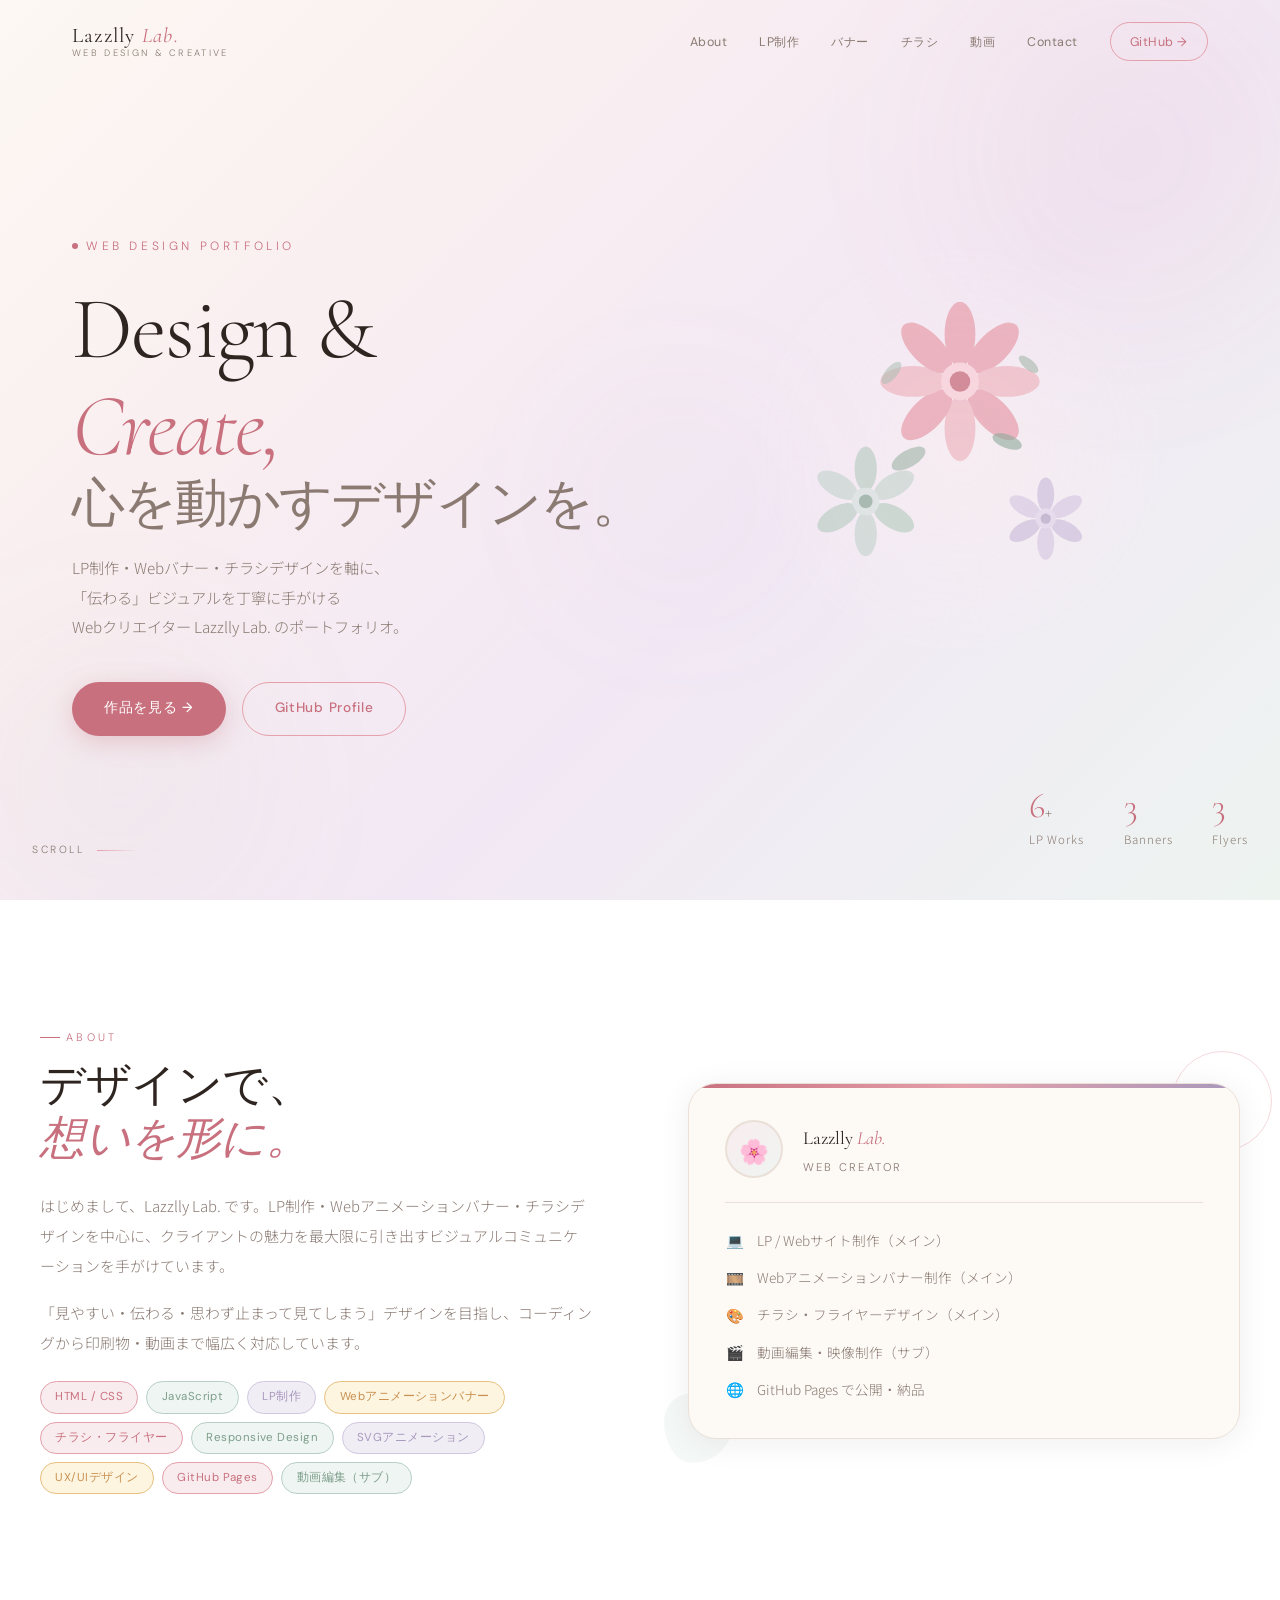
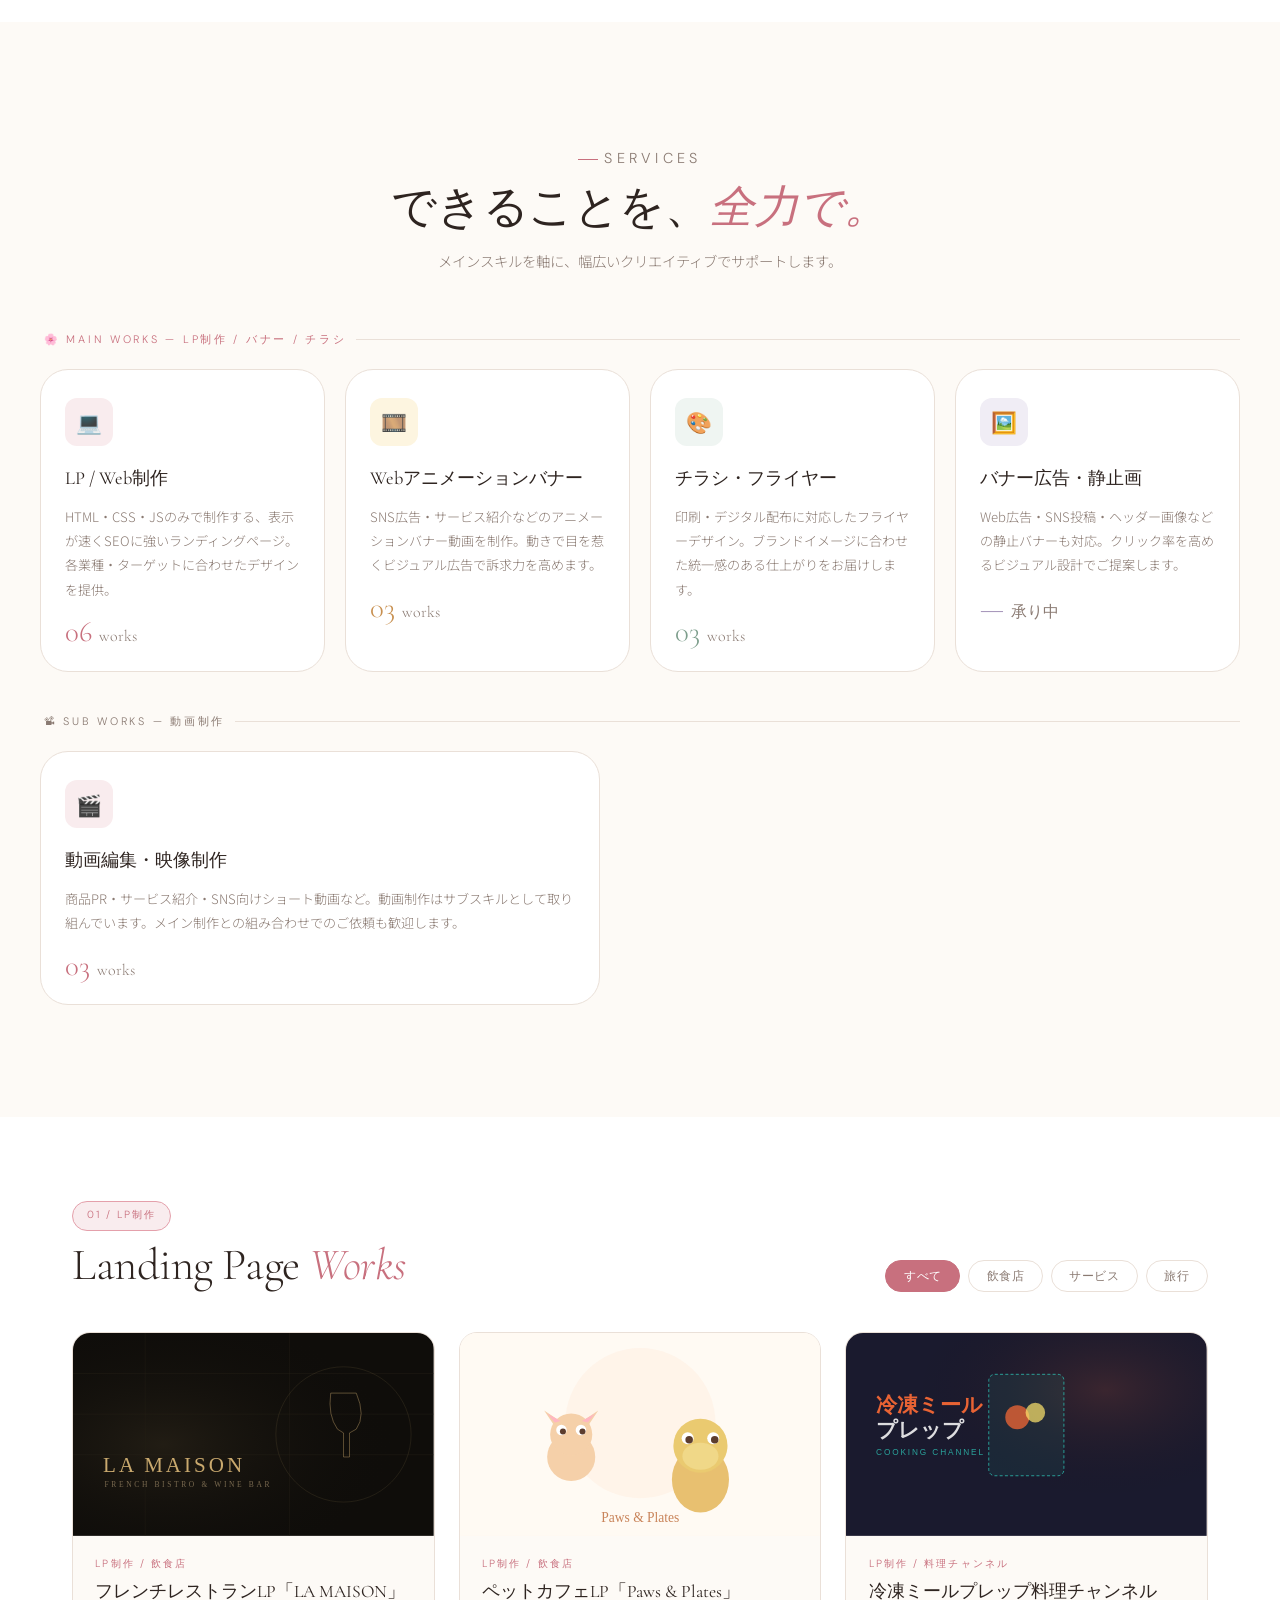
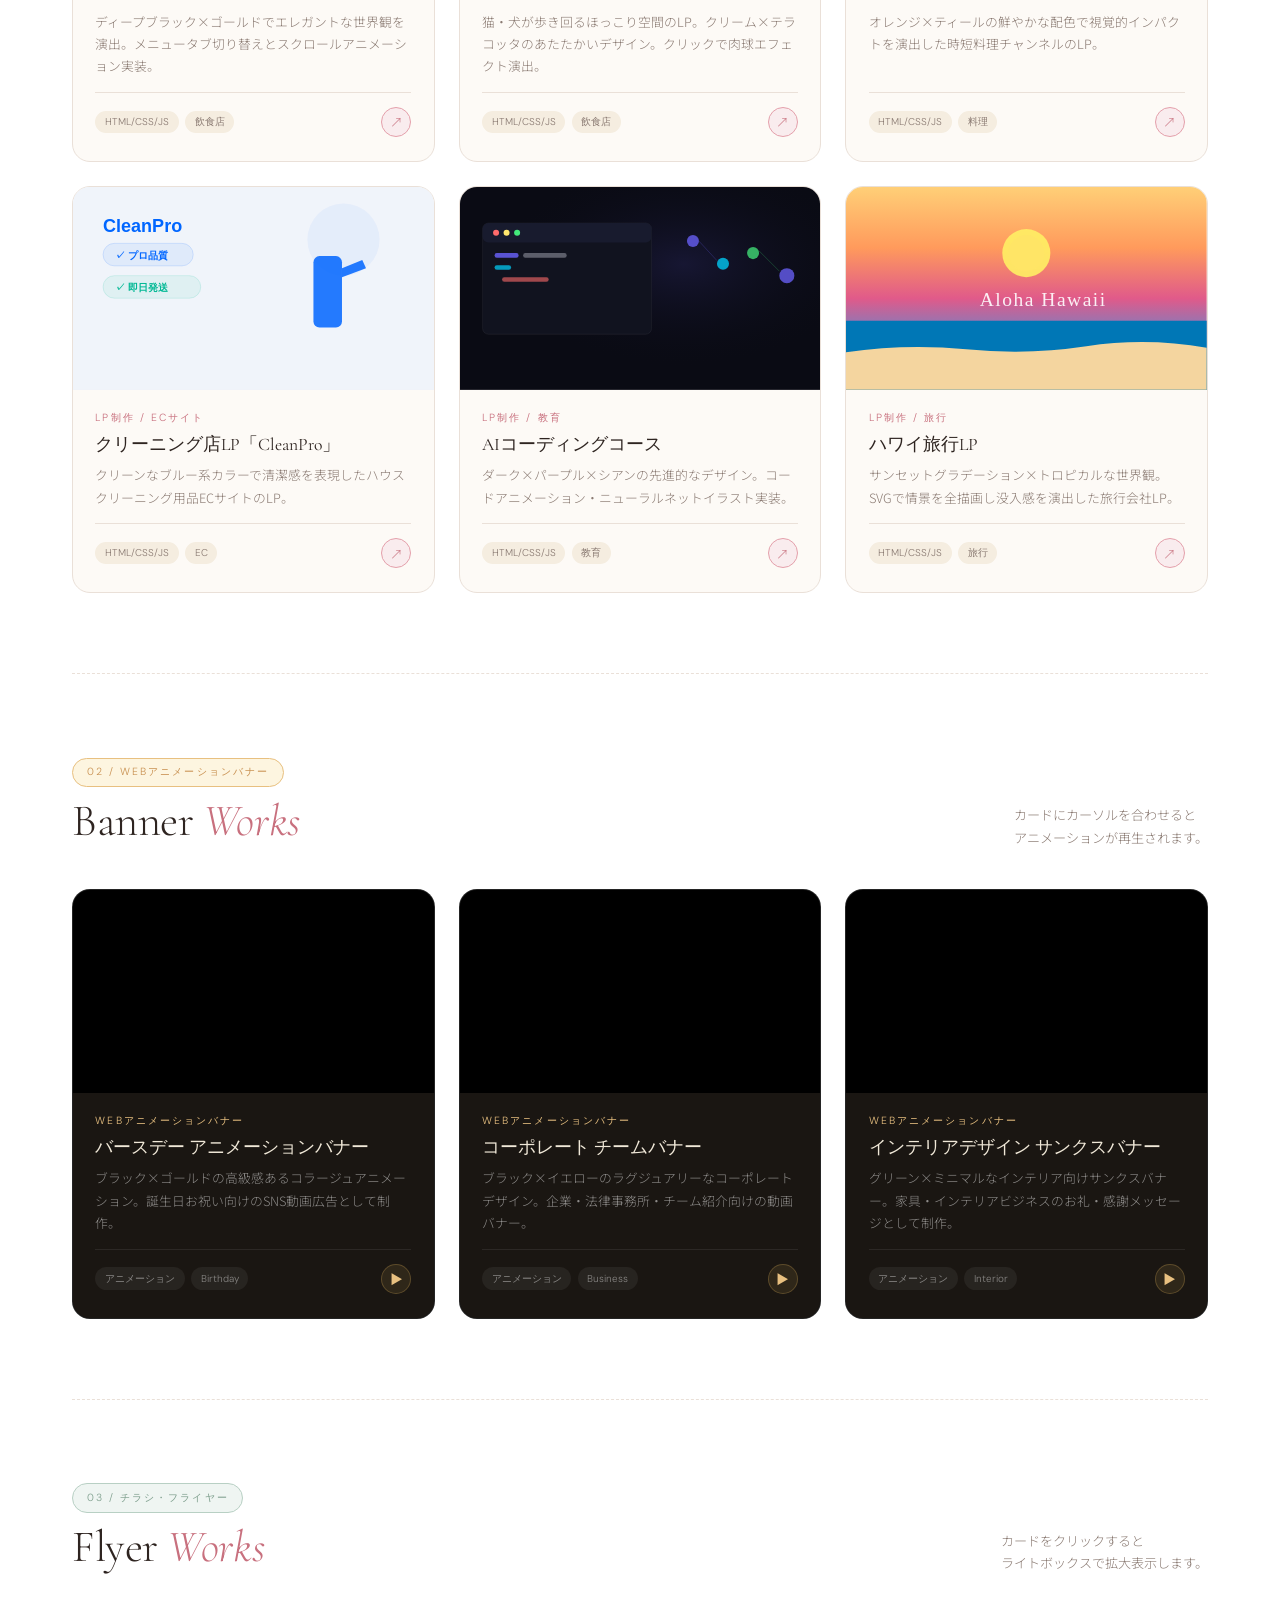
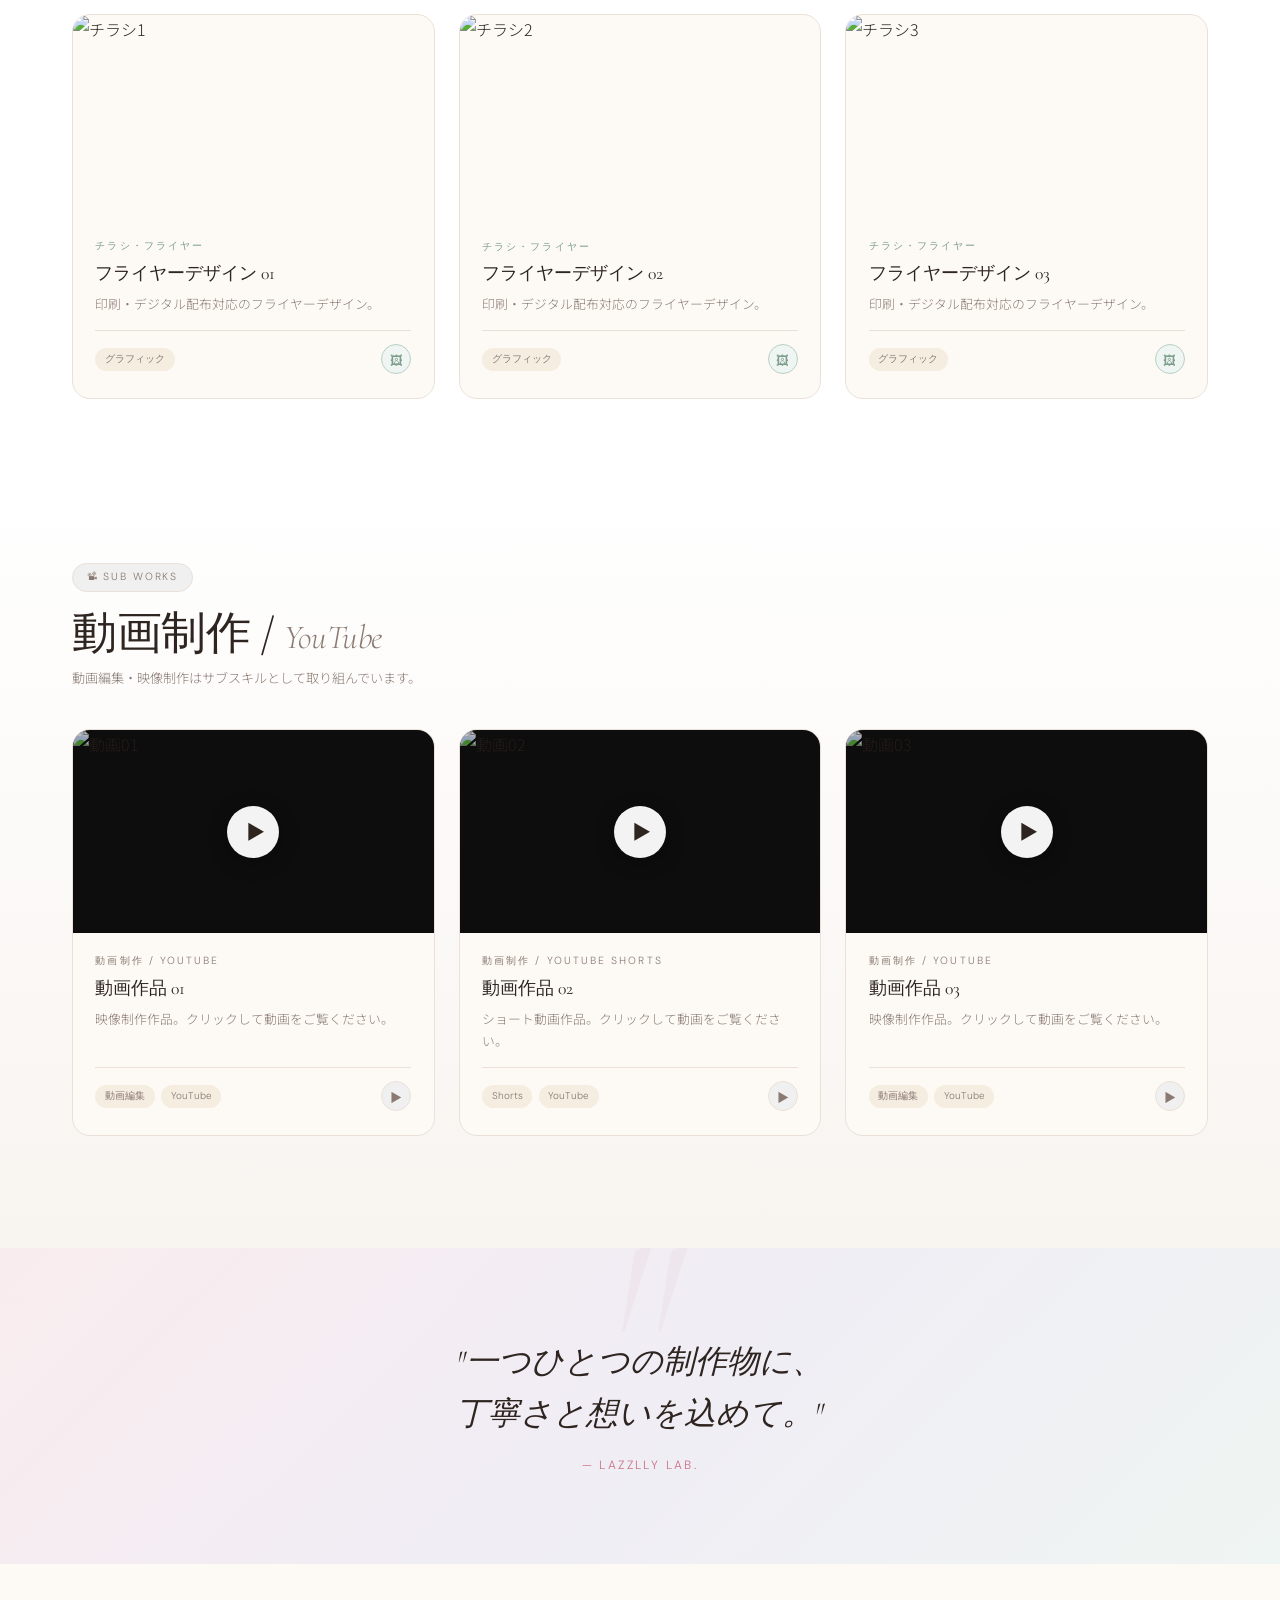
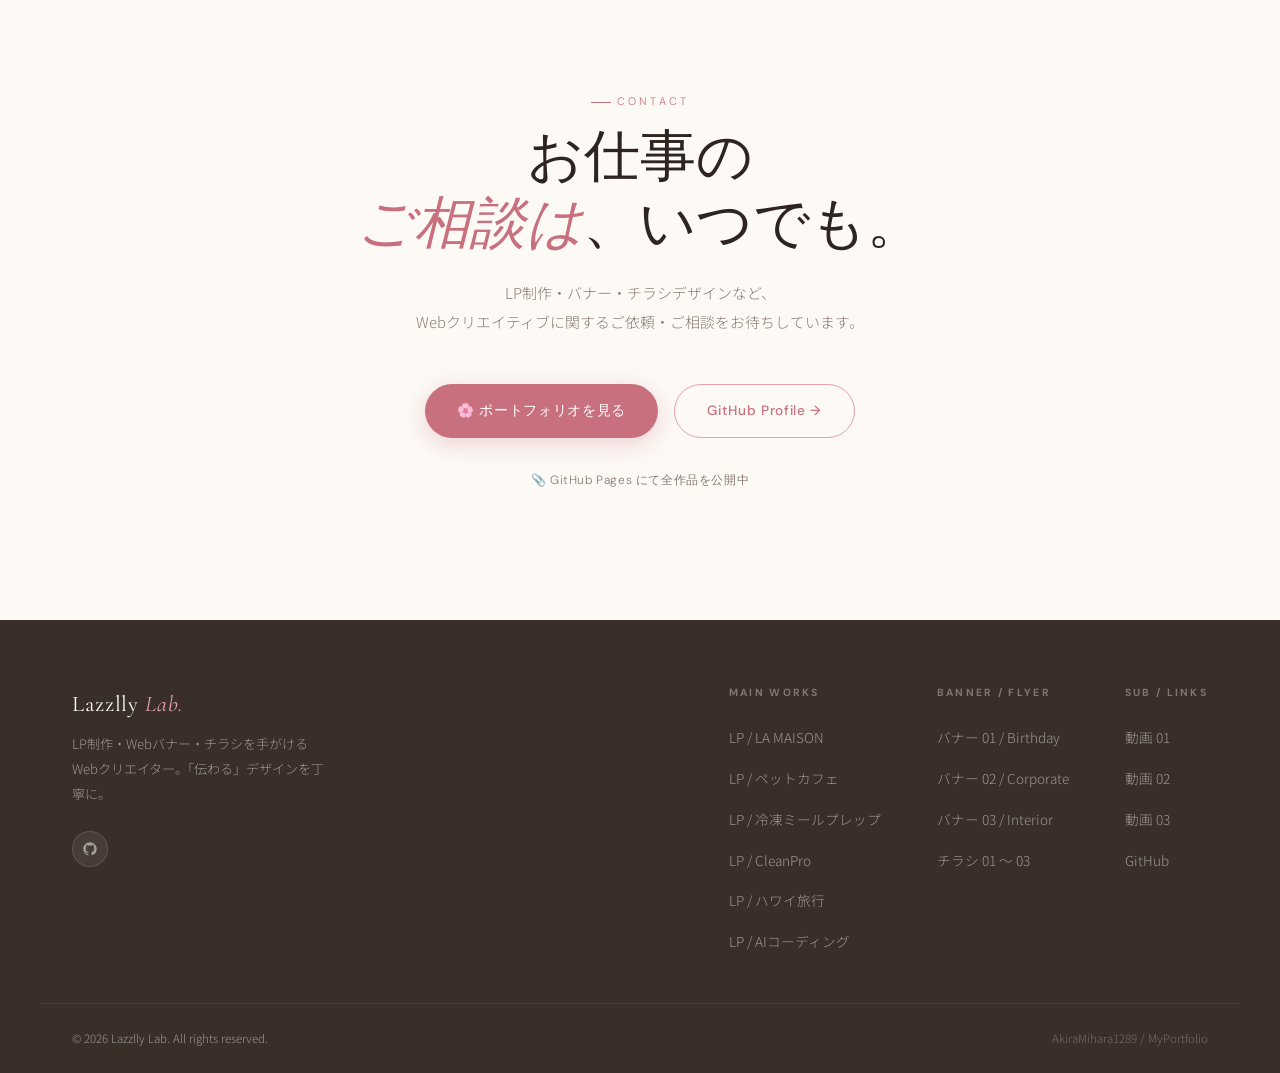
==== commit 7855170a: "Add files via upload" ====
--- a/index.html
+++ b/index.html
@@ -4,846 +4,399 @@
   <meta charset="UTF-8" />
   <meta name="viewport" content="width=device-width, initial-scale=1.0" />
   <title>Lazzlly Lab. — Web Design & Creative Portfolio</title>
-  <meta name="description" content="LP制作・チラシ・バナー制作を手がけるWebクリエイター Lazzlly Lab. のポートフォリオ。" />
+  <meta name="description" content="LP制作・Webバナー・チラシデザインを手がけるWebクリエイター Lazzlly Lab. のポートフォリオ。" />
   <link rel="preconnect" href="https://fonts.googleapis.com" />
   <link rel="preconnect" href="https://fonts.gstatic.com" crossorigin />
   <link href="https://fonts.googleapis.com/css2?family=Cormorant+Garamond:ital,wght@0,300;0,400;0,600;1,300;1,400&family=Noto+Sans+JP:wght@300;400;500&family=DM+Sans:ital,wght@0,300;0,400;0,500;1,300&display=swap" rel="stylesheet" />
-
   <style>
 /* =============================================
-   Design Tokens & Reset
-============================================= */
-*, *::before, *::after { box-sizing: border-box; margin: 0; padding: 0; }
-
-:root {
-  --rose:      #C8707E;
-  --rose-l:    #E4A0AB;
-  --rose-pale: #F9ECEE;
-  --sage:      #7D9E8C;
-  --sage-l:    #B8D0C4;
-  --sage-pale: #EFF5F2;
-  --lav:       #A898BC;
-  --lav-pale:  #F0EDF5;
-  --cream:     #FDFAF6;
-  --warm:      #F5EDE0;
-  --brown:     #3A2E28;
-  --text:      #2E2420;
-  --muted:     #8A7A72;
-  --border:    #EAE0D8;
-  --white:     #FFFFFF;
-
-  --font-disp: 'Cormorant Garamond', serif;
-  --font-jp:   'Noto Sans JP', sans-serif;
-  --font-sans: 'DM Sans', sans-serif;
-  --radius:    18px;
-  --radius-lg: 28px;
-  --shadow:    0 4px 32px rgba(60,30,30,0.07);
-  --shadow-lg: 0 16px 60px rgba(60,30,30,0.13);
-  --ease:      cubic-bezier(0.25, 0.46, 0.45, 0.94);
+   Tokens & Reset
+============================================= */
+*,*::before,*::after{box-sizing:border-box;margin:0;padding:0;}
+:root{
+  --rose:     #C8707E;
+  --rose-l:   #E4A0AB;
+  --rose-pale:#F9ECEE;
+  --sage:     #7D9E8C;
+  --sage-l:   #B8D0C4;
+  --sage-pale:#EFF5F2;
+  --lav:      #A898BC;
+  --lav-pale: #F0EDF5;
+  --amber:    #C89050;
+  --amber-l:  #E8C080;
+  --amber-pale:#FDF5E0;
+  --cream:    #FDFAF6;
+  --warm:     #F5EDE0;
+  --brown:    #3A2E28;
+  --text:     #2E2420;
+  --muted:    #8A7A72;
+  --border:   #EAE0D8;
+  --white:    #FFFFFF;
+  --font-disp:'Cormorant Garamond',serif;
+  --font-jp:  'Noto Sans JP',sans-serif;
+  --font-sans:'DM Sans',sans-serif;
+  --radius:   18px;
+  --radius-lg:28px;
+  --shadow:   0 4px 32px rgba(60,30,30,.07);
+  --shadow-lg:0 16px 60px rgba(60,30,30,.13);
+  --ease:     cubic-bezier(.25,.46,.45,.94);
 }
-
-html { scroll-behavior: smooth; font-size: 16px; }
-body {
-  background: var(--cream);
-  color: var(--text);
-  font-family: var(--font-jp);
-  font-weight: 300;
-  line-height: 1.8;
-  overflow-x: hidden;
+html{scroll-behavior:smooth;font-size:16px;}
+body{background:var(--cream);color:var(--text);font-family:var(--font-jp);font-weight:300;line-height:1.8;overflow-x:hidden;}
+a{color:inherit;text-decoration:none;transition:all .3s ease;}
+img,svg{display:block;max-width:100%;}
+body::before{content:'';position:fixed;inset:0;background-image:url("data:image/svg+xml,%3Csvg viewBox='0 0 200 200' xmlns='http://www.w3.org/2000/svg'%3E%3Cfilter id='n'%3E%3CfeTurbulence type='fractalNoise' baseFrequency='0.75' numOctaves='4' stitchTiles='stitch'/%3E%3C/filter%3E%3Crect width='100%25' height='100%25' filter='url(%23n)' opacity='0.025'/%3E%3C/svg%3E");pointer-events:none;z-index:0;}
+
+/* =============================================
+   Typography
+============================================= */
+.tag-label{font-family:var(--font-sans);font-size:.68rem;letter-spacing:.3em;text-transform:uppercase;color:var(--rose);display:flex;align-items:center;gap:6px;}
+.tag-label::before{content:'';width:20px;height:1px;background:var(--rose);}
+.section-title{font-family:var(--font-disp);font-size:clamp(1.8rem,4.5vw,2.8rem);font-weight:300;line-height:1.2;color:var(--text);letter-spacing:-.01em;}
+.section-title em{font-style:italic;color:var(--rose);}
+
+/* =============================================
+   Buttons
+============================================= */
+.btn{display:inline-flex;align-items:center;gap:.5rem;padding:.85rem 2rem;border-radius:50px;font-family:var(--font-sans);font-size:.85rem;font-weight:500;letter-spacing:.05em;cursor:pointer;border:none;transition:all .4s var(--ease);}
+.btn--rose{background:var(--rose);color:var(--white);box-shadow:0 6px 24px rgba(200,112,126,.3);}
+.btn--rose:hover{transform:translateY(-3px);box-shadow:0 12px 32px rgba(200,112,126,.4);}
+.btn--outline{border:1.5px solid var(--rose-l);color:var(--rose);background:transparent;}
+.btn--outline:hover{background:var(--rose-pale);border-color:var(--rose);transform:translateY(-2px);}
+
+/* =============================================
+   Header
+============================================= */
+.header{position:fixed;top:0;left:0;right:0;z-index:200;padding:1.4rem 0;transition:all .5s ease;}
+.header.scrolled{background:rgba(253,250,246,.95);backdrop-filter:blur(24px);-webkit-backdrop-filter:blur(24px);padding:.9rem 0;box-shadow:0 1px 0 var(--border);}
+.header__inner{max-width:1200px;margin:0 auto;padding:0 2rem;display:flex;align-items:center;justify-content:space-between;}
+.logo{display:flex;flex-direction:column;line-height:1;}
+.logo-main{font-family:var(--font-disp);font-size:1.3rem;font-weight:400;letter-spacing:.06em;color:var(--text);}
+.logo-main em{font-style:italic;color:var(--rose);}
+.logo-sub{font-family:var(--font-sans);font-size:.58rem;letter-spacing:.25em;text-transform:uppercase;color:var(--muted);margin-top:2px;}
+.nav{display:flex;align-items:center;gap:2rem;}
+.nav a{font-family:var(--font-sans);font-size:.78rem;font-weight:400;color:var(--muted);letter-spacing:.04em;}
+.nav a:hover{color:var(--rose);}
+.nav-cta{padding:.45rem 1.2rem;border:1.5px solid var(--rose-l);border-radius:50px;font-family:var(--font-sans);font-size:.75rem;font-weight:500;color:var(--rose) !important;transition:all .3s ease !important;}
+.nav-cta:hover{background:var(--rose-pale) !important;border-color:var(--rose) !important;}
+
+/* =============================================
+   HERO
+============================================= */
+.hero{min-height:100vh;position:relative;overflow:hidden;display:flex;align-items:center;}
+.hero__bg{position:absolute;inset:0;background:linear-gradient(135deg,#FDF8F3 0%,#F9EEF0 30%,#F2E8F5 60%,#EDF4F0 100%);}
+.blob{position:absolute;border-radius:50%;filter:blur(80px);opacity:.5;pointer-events:none;}
+.blob1{width:500px;height:500px;background:radial-gradient(circle,rgba(200,112,126,.18) 0%,transparent 70%);top:-100px;right:-100px;animation:bf1 14s ease-in-out infinite;}
+.blob2{width:400px;height:400px;background:radial-gradient(circle,rgba(125,158,140,.15) 0%,transparent 70%);bottom:-80px;left:-80px;animation:bf2 18s ease-in-out infinite;}
+.blob3{width:280px;height:280px;background:radial-gradient(circle,rgba(168,152,188,.15) 0%,transparent 70%);top:40%;left:42%;animation:bf1 22s ease-in-out infinite reverse;}
+@keyframes bf1{0%,100%{transform:translate(0,0) scale(1);}33%{transform:translate(30px,-20px) scale(1.08);}66%{transform:translate(-20px,30px) scale(.95);}}
+@keyframes bf2{0%,100%{transform:translate(0,0) scale(1);}50%{transform:translate(-30px,-30px) scale(1.12);}}
+.hero__floral{position:absolute;right:0;top:0;bottom:0;width:50%;display:flex;align-items:center;justify-content:center;opacity:0;animation:floralIn 1.2s ease forwards .8s;}
+@keyframes floralIn{from{opacity:0;transform:scale(.95) translateX(20px);}to{opacity:1;transform:scale(1) translateX(0);}}
+.hero__content{position:relative;z-index:2;max-width:1200px;margin:0 auto;padding:8rem 2rem 4rem;width:100%;}
+.eyebrow{display:inline-flex;align-items:center;gap:8px;font-family:var(--font-sans);font-size:.75rem;letter-spacing:.3em;text-transform:uppercase;color:var(--rose);margin-bottom:1.5rem;opacity:0;animation:fadeUp .8s ease forwards .2s;}
+.eyebrow-dot{width:6px;height:6px;background:var(--rose);border-radius:50%;animation:pulse 2s ease-in-out infinite;}
+@keyframes pulse{0%,100%{opacity:1;transform:scale(1);}50%{opacity:.4;transform:scale(.6);}}
+.hero-title{font-family:var(--font-disp);font-size:clamp(3rem,7vw,5.5rem);font-weight:300;line-height:1.1;letter-spacing:-.02em;color:var(--text);margin-bottom:1.25rem;max-width:600px;opacity:0;animation:fadeUp .8s ease forwards .35s;}
+.hero-title em{display:block;font-style:italic;color:var(--rose);}
+.hero-title span{display:block;font-size:.6em;color:var(--muted);font-weight:300;}
+.hero-desc{font-size:.95rem;color:var(--muted);max-width:430px;line-height:1.95;margin-bottom:2.5rem;opacity:0;animation:fadeUp .8s ease forwards .5s;}
+.hero-btns{display:flex;gap:1rem;flex-wrap:wrap;opacity:0;animation:fadeUp .8s ease forwards .65s;}
+.hero-scroll{position:absolute;bottom:2.5rem;left:2rem;display:flex;align-items:center;gap:.75rem;opacity:0;animation:fadeIn 1s ease forwards 1.4s;}
+.hero-scroll span{font-family:var(--font-sans);font-size:.65rem;letter-spacing:.25em;text-transform:uppercase;color:var(--muted);}
+.hero-scroll-line{width:40px;height:1px;background:linear-gradient(to right,var(--rose-l),transparent);animation:scrollPulse 2s ease-in-out infinite;}
+@keyframes scrollPulse{0%,100%{opacity:1;}50%{opacity:.3;}}
+.hero-stats{position:absolute;bottom:3rem;right:2rem;display:flex;gap:2.5rem;opacity:0;animation:fadeIn 1s ease forwards 1.2s;}
+.hero-stats strong{display:block;font-family:var(--font-disp);font-size:2.2rem;font-weight:300;color:var(--rose);line-height:1;}
+.hero-stats span{font-size:.72rem;color:var(--muted);letter-spacing:.08em;}
+
+/* =============================================
+   ABOUT
+============================================= */
+.about{padding:8rem 2rem;background:var(--white);position:relative;z-index:1;}
+.about__inner{max-width:1200px;margin:0 auto;display:grid;grid-template-columns:1fr 1fr;gap:6rem;align-items:center;}
+.about__text p{font-size:.93rem;color:var(--muted);line-height:2;margin-bottom:1.1rem;}
+.chips{display:flex;flex-wrap:wrap;gap:.5rem;margin-top:1.5rem;}
+.chip{font-family:var(--font-sans);font-size:.72rem;padding:.3rem .9rem;border-radius:50px;font-weight:400;letter-spacing:.04em;transition:all .3s ease;}
+.chip:nth-child(4n+1){background:var(--rose-pale);color:var(--rose);border:1px solid var(--rose-l);}
+.chip:nth-child(4n+2){background:var(--sage-pale);color:var(--sage);border:1px solid var(--sage-l);}
+.chip:nth-child(4n+3){background:var(--lav-pale);color:var(--lav);border:1px solid #D0C8E0;}
+.chip:nth-child(4n+4){background:var(--amber-pale);color:var(--amber);border:1px solid var(--amber-l);}
+.chip:hover{transform:translateY(-2px);}
+.about__card{background:var(--cream);border:1.5px solid var(--border);border-radius:var(--radius-lg);padding:2.25rem;position:relative;overflow:hidden;box-shadow:var(--shadow);}
+.about__card::before{content:'';position:absolute;top:0;left:0;right:0;height:4px;background:linear-gradient(90deg,var(--rose),var(--rose-l),var(--lav));}
+.about-profile{display:flex;align-items:center;gap:1.25rem;margin-bottom:1.5rem;padding-bottom:1.5rem;border-bottom:1px solid var(--border);}
+.avatar{width:58px;height:58px;background:linear-gradient(135deg,var(--rose-pale),var(--sage-pale));border-radius:50%;display:flex;align-items:center;justify-content:center;font-size:1.5rem;border:2px solid var(--border);flex-shrink:0;}
+.aname{font-family:var(--font-disp);font-size:1.15rem;font-weight:400;color:var(--text);margin-bottom:2px;}
+.aname-sub{font-family:var(--font-sans);font-size:.7rem;letter-spacing:.2em;text-transform:uppercase;color:var(--muted);}
+.info-list{list-style:none;display:flex;flex-direction:column;gap:.7rem;}
+.info-list li{display:flex;align-items:center;gap:.75rem;font-size:.85rem;color:var(--muted);}
+.info-list li span:first-child{font-size:.9rem;width:20px;text-align:center;}
+.about-deco1{position:absolute;top:-2rem;right:-2rem;width:100px;height:100px;border:1.5px solid var(--rose-l);border-radius:50%;opacity:.4;}
+.about-deco2{position:absolute;bottom:-1.5rem;left:-1.5rem;width:70px;height:70px;background:var(--sage-pale);border-radius:40% 60% 60% 40% / 40% 40% 60% 60%;opacity:.7;}
+
+/* =============================================
+   SERVICES
+============================================= */
+.services{padding:7rem 2rem;background:var(--cream);position:relative;z-index:1;}
+.services__inner{max-width:1200px;margin:0 auto;}
+.services-header{text-align:center;margin-bottom:3.5rem;}
+.services-header p{font-size:.9rem;color:var(--muted);margin-top:.75rem;}
+.group-head{font-family:var(--font-sans);font-size:.68rem;letter-spacing:.25em;text-transform:uppercase;margin-bottom:1.25rem;padding-left:.25rem;display:flex;align-items:center;gap:10px;}
+.group-head::after{content:'';flex:1;height:1px;background:var(--border);}
+.group-head.main{color:var(--rose);}
+.group-head.sub{color:var(--muted);}
+.svc-grid{display:grid;grid-template-columns:repeat(4,1fr);gap:1.25rem;margin-bottom:2.5rem;}
+.svc-card{background:var(--white);border:1.5px solid var(--border);border-radius:var(--radius-lg);padding:1.75rem 1.5rem 1.5rem;transition:all .4s var(--ease);position:relative;overflow:hidden;}
+.svc-card::after{content:'';position:absolute;bottom:0;left:0;right:0;height:3px;transform:scaleX(0);transition:transform .4s ease;border-radius:0 0 var(--radius-lg) var(--radius-lg);}
+.svc-card:nth-child(1)::after{background:var(--rose);}
+.svc-card:nth-child(2)::after{background:var(--amber);}
+.svc-card:nth-child(3)::after{background:var(--sage);}
+.svc-card:nth-child(4)::after{background:var(--lav);}
+.svc-card:hover{transform:translateY(-6px);box-shadow:var(--shadow-lg);border-color:transparent;}
+.svc-card:hover::after{transform:scaleX(1);}
+.svc-icon{width:48px;height:48px;border-radius:12px;display:flex;align-items:center;justify-content:center;font-size:1.3rem;margin-bottom:1rem;}
+.svc-card:nth-child(1) .svc-icon{background:var(--rose-pale);}
+.svc-card:nth-child(2) .svc-icon{background:var(--amber-pale);}
+.svc-card:nth-child(3) .svc-icon{background:var(--sage-pale);}
+.svc-card:nth-child(4) .svc-icon{background:var(--lav-pale);}
+.svc-title{font-family:var(--font-disp);font-size:1.15rem;font-weight:400;color:var(--text);margin-bottom:.6rem;}
+.svc-desc{font-size:.82rem;color:var(--muted);line-height:1.85;margin-bottom:1rem;}
+.svc-count{font-family:'Cormorant Garamond',serif;font-size:1.8rem;font-weight:300;line-height:1;}
+.svc-card:nth-child(1) .svc-count{color:var(--rose);}
+.svc-card:nth-child(2) .svc-count{color:var(--amber);}
+.svc-card:nth-child(3) .svc-count{color:var(--sage);}
+.svc-card:nth-child(4) .svc-count{color:var(--lav);}
+.svc-count small{font-size:.55em;color:var(--muted);}
+
+/* サブ1カラム */
+.svc-grid-sub{display:grid;grid-template-columns:1fr;margin-bottom:0;}
+.svc-card-sub{max-width:560px;border-color:var(--border);}
+.svc-card-sub::after{background:var(--muted) !important;}
+.svc-card-sub .svc-icon{background:#F0F0F0;}
+.svc-card-sub .svc-count{color:var(--muted);}
+
+/* =============================================
+   SECTION DIVIDER (メイン内)
+============================================= */
+.works-area{background:var(--white);position:relative;z-index:1;}
+.works-inner{max-width:1200px;margin:0 auto;padding:0 2rem;}
+.works-block{padding:5rem 0;}
+.works-block+.works-block{border-top:1.5px dashed var(--border);}
+.works-block-header{display:flex;align-items:flex-end;justify-content:space-between;margin-bottom:2.5rem;gap:2rem;flex-wrap:wrap;}
+.works-block-header-left{}
+.cat-badge{display:inline-flex;align-items:center;gap:6px;font-family:var(--font-sans);font-size:.65rem;letter-spacing:.2em;text-transform:uppercase;padding:.28rem .85rem;border-radius:50px;margin-bottom:.5rem;}
+.cat-badge.lp     {background:var(--rose-pale);  color:var(--rose);  border:1px solid var(--rose-l);}
+.cat-badge.banner {background:var(--amber-pale); color:var(--amber); border:1px solid var(--amber-l);}
+.cat-badge.flyer  {background:var(--sage-pale);  color:var(--sage);  border:1px solid var(--sage-l);}
+.cat-badge.video  {background:#F0F0F0;           color:var(--muted); border:1px solid var(--border);}
+
+/* フィルター */
+.filter-wrap{display:flex;gap:.5rem;flex-wrap:wrap;}
+.filter-btn{padding:.42rem 1.1rem;border-radius:50px;font-family:var(--font-sans);font-size:.75rem;font-weight:500;cursor:pointer;border:1.5px solid var(--border);background:transparent;color:var(--muted);transition:all .3s ease;letter-spacing:.04em;}
+.filter-btn.active,.filter-btn:hover{background:var(--rose);border-color:var(--rose);color:var(--white);}
+
+/* =============================================
+   CARD GRID (共通)
+============================================= */
+.card-grid{display:grid;grid-template-columns:repeat(3,1fr);gap:1.5rem;}
+.card-grid.cols2{grid-template-columns:repeat(2,1fr);}
+
+/* =============================================
+   LP & チラシ カード
+============================================= */
+.wcard{background:var(--cream);border:1.5px solid var(--border);border-radius:var(--radius);overflow:hidden;transition:all .45s var(--ease);display:flex;flex-direction:column;cursor:pointer;text-decoration:none;color:inherit;}
+.wcard:hover{transform:translateY(-8px);box-shadow:var(--shadow-lg);border-color:var(--rose-l);}
+.wcard__thumb{width:100%;aspect-ratio:16/9;overflow:hidden;position:relative;flex-shrink:0;}
+.wcard__thumb svg,.wcard__thumb img{width:100%;height:100%;object-fit:cover;transition:transform .6s ease;}
+.wcard:hover .wcard__thumb svg,.wcard:hover .wcard__thumb img{transform:scale(1.05);}
+.wcard__overlay{position:absolute;inset:0;background:rgba(46,36,32,.5);backdrop-filter:blur(2px);display:flex;align-items:center;justify-content:center;opacity:0;transition:opacity .4s ease;}
+.wcard:hover .wcard__overlay{opacity:1;}
+.overlay-label{font-family:'Cormorant Garamond',serif;font-size:1rem;font-style:italic;color:white;display:flex;align-items:center;gap:6px;letter-spacing:.1em;border:1px solid rgba(255,255,255,.5);padding:.5rem 1.25rem;border-radius:50px;backdrop-filter:blur(4px);}
+.wcard__body{padding:1.2rem 1.4rem 1.5rem;flex:1;display:flex;flex-direction:column;}
+.wcard__cat{font-family:var(--font-sans);font-size:.65rem;letter-spacing:.2em;text-transform:uppercase;color:var(--rose);margin-bottom:.35rem;}
+.wcard__title{font-family:'Cormorant Garamond',serif;font-size:1.1rem;font-weight:400;color:var(--text);line-height:1.4;margin-bottom:.4rem;}
+.wcard__desc{font-size:.8rem;color:var(--muted);line-height:1.75;flex:1;margin-bottom:.9rem;}
+.wcard__foot{display:flex;align-items:center;justify-content:space-between;padding-top:.85rem;border-top:1px solid var(--border);}
+.wcard__tags{display:flex;gap:.4rem;flex-wrap:wrap;}
+.tag{font-family:var(--font-sans);font-size:.62rem;padding:.15rem .6rem;border-radius:50px;background:var(--warm);color:var(--muted);}
+.wcard__arrow{width:30px;height:30px;border-radius:50%;background:var(--rose-pale);border:1.5px solid var(--rose-l);display:flex;align-items:center;justify-content:center;color:var(--rose);font-size:.8rem;flex-shrink:0;transition:all .3s var(--ease);}
+.wcard:hover .wcard__arrow{background:var(--rose);border-color:var(--rose);color:white;}
+.wcard.hidden{display:none;}
+
+/* =============================================
+   BANNER カード（アニメーションバナー）
+============================================= */
+.bcard{background:#111;border:1.5px solid rgba(255,255,255,.08);border-radius:var(--radius);overflow:hidden;transition:all .45s var(--ease);display:flex;flex-direction:column;cursor:pointer;}
+.bcard:hover{transform:translateY(-8px);box-shadow:0 20px 60px rgba(0,0,0,.4);border-color:rgba(200,160,80,.4);}
+.bcard__thumb{width:100%;aspect-ratio:16/9;overflow:hidden;position:relative;flex-shrink:0;background:#000;}
+.bcard__video{width:100%;height:100%;object-fit:cover;display:block;}
+.bcard__overlay{position:absolute;inset:0;background:rgba(0,0,0,.35);display:flex;align-items:center;justify-content:center;opacity:0;transition:opacity .4s ease;}
+.bcard:hover .bcard__overlay{opacity:1;}
+.bcard__body{padding:1.2rem 1.4rem 1.5rem;flex:1;display:flex;flex-direction:column;background:#1a1612;}
+.bcard__cat{font-family:var(--font-sans);font-size:.65rem;letter-spacing:.2em;text-transform:uppercase;color:var(--amber-l);margin-bottom:.35rem;}
+.bcard__title{font-family:'Cormorant Garamond',serif;font-size:1.1rem;font-weight:400;color:#f0e8d8;line-height:1.4;margin-bottom:.4rem;}
+.bcard__desc{font-size:.8rem;color:rgba(255,255,255,.5);line-height:1.75;flex:1;margin-bottom:.9rem;}
+.bcard__foot{display:flex;align-items:center;justify-content:space-between;padding-top:.85rem;border-top:1px solid rgba(255,255,255,.08);}
+.bcard__tags{display:flex;gap:.4rem;flex-wrap:wrap;}
+.btag{font-family:var(--font-sans);font-size:.62rem;padding:.15rem .6rem;border-radius:50px;background:rgba(255,255,255,.06);color:rgba(255,255,255,.45);}
+.bcard__arrow{width:30px;height:30px;border-radius:50%;background:rgba(200,160,80,.12);border:1.5px solid rgba(200,160,80,.3);display:flex;align-items:center;justify-content:center;color:var(--amber-l);font-size:.8rem;flex-shrink:0;transition:all .3s ease;}
+.bcard:hover .bcard__arrow{background:var(--amber);border-color:var(--amber);color:#1a1612;}
+
+/* =============================================
+   YouTube カード
+============================================= */
+.ytcard{background:var(--cream);border:1.5px solid var(--border);border-radius:var(--radius);overflow:hidden;transition:all .45s var(--ease);display:flex;flex-direction:column;cursor:pointer;}
+.ytcard:hover{transform:translateY(-8px);box-shadow:var(--shadow-lg);border-color:#FFCDD2;}
+.ytcard__thumb{width:100%;aspect-ratio:16/9;overflow:hidden;position:relative;background:#111;}
+.ytcard__thumb img{width:100%;height:100%;object-fit:cover;transition:transform .6s ease;}
+.ytcard:hover .ytcard__thumb img{transform:scale(1.05);}
+.yt-play{position:absolute;inset:0;display:flex;align-items:center;justify-content:center;background:rgba(0,0,0,.25);transition:background .3s ease;}
+.ytcard:hover .yt-play{background:rgba(0,0,0,.45);}
+.yt-play-icon{width:52px;height:52px;background:rgba(255,255,255,.95);border-radius:50%;display:flex;align-items:center;justify-content:center;font-size:1.2rem;box-shadow:0 4px 20px rgba(0,0,0,.3);transition:transform .3s var(--ease);padding-left:4px;}
+.ytcard:hover .yt-play-icon{transform:scale(1.15);}
+.ytcard__body{padding:1.2rem 1.4rem 1.5rem;flex:1;display:flex;flex-direction:column;}
+.ytcard__cat{font-family:var(--font-sans);font-size:.65rem;letter-spacing:.2em;text-transform:uppercase;color:var(--muted);margin-bottom:.35rem;}
+.ytcard__title{font-family:'Cormorant Garamond',serif;font-size:1.1rem;font-weight:400;color:var(--text);line-height:1.4;margin-bottom:.4rem;}
+.ytcard__desc{font-size:.8rem;color:var(--muted);line-height:1.75;flex:1;margin-bottom:.9rem;}
+.ytcard__foot{display:flex;align-items:center;justify-content:space-between;padding-top:.85rem;border-top:1px solid var(--border);}
+.ytcard__arrow{width:30px;height:30px;border-radius:50%;background:#F0F0F0;border:1.5px solid var(--border);display:flex;align-items:center;justify-content:center;font-size:.75rem;color:var(--muted);flex-shrink:0;transition:all .3s ease;}
+.ytcard:hover .ytcard__arrow{background:#FF0000;border-color:#FF0000;color:white;}
+
+/* =============================================
+   SUB WORKS ラベルエリア
+============================================= */
+.sub-area{background:linear-gradient(to bottom,var(--white),#F8F4F0);position:relative;z-index:1;}
+.sub-inner{max-width:1200px;margin:0 auto;padding:5rem 2rem 7rem;}
+.sub-header{display:flex;align-items:flex-end;justify-content:space-between;margin-bottom:2.5rem;gap:2rem;flex-wrap:wrap;}
+.sub-badge{display:inline-flex;align-items:center;gap:6px;background:#F0F0F0;color:var(--muted);font-family:var(--font-sans);font-size:.65rem;letter-spacing:.18em;text-transform:uppercase;padding:.28rem .85rem;border-radius:50px;border:1px solid var(--border);margin-bottom:.5rem;}
+.sub-note{font-size:.82rem;color:var(--muted);line-height:1.7;margin-top:.3rem;}
+
+/* =============================================
+   QUOTE
+============================================= */
+.quote{padding:5.5rem 2rem;background:linear-gradient(135deg,var(--rose-pale),var(--lav-pale),var(--sage-pale));text-align:center;position:relative;z-index:1;overflow:hidden;}
+.quote-bg{position:absolute;font-family:'Cormorant Garamond',serif;font-size:16rem;font-style:italic;color:rgba(200,112,126,.05);top:-3rem;left:50%;transform:translateX(-50%);pointer-events:none;white-space:nowrap;line-height:1;}
+.quote-text{font-family:'Cormorant Garamond',serif;font-size:clamp(1.3rem,3.5vw,2rem);font-style:italic;font-weight:300;color:var(--text);max-width:680px;margin:0 auto 1rem;line-height:1.6;}
+.quote-author{font-family:var(--font-sans);font-size:.75rem;letter-spacing:.2em;color:var(--rose);text-transform:uppercase;}
+
+/* =============================================
+   CTA
+============================================= */
+.cta{padding:8rem 2rem;background:var(--cream);position:relative;z-index:1;text-align:center;}
+.cta__inner{max-width:640px;margin:0 auto;}
+.cta-title{font-family:'Cormorant Garamond',serif;font-size:clamp(2rem,5vw,3.5rem);font-weight:300;color:var(--text);line-height:1.2;margin-bottom:1.25rem;}
+.cta-title em{font-style:italic;color:var(--rose);}
+.cta-desc{font-size:.93rem;color:var(--muted);line-height:1.95;margin-bottom:3rem;}
+.cta-btns{display:flex;gap:1rem;justify-content:center;flex-wrap:wrap;}
+.cta-note{margin-top:2rem;font-family:var(--font-sans);font-size:.75rem;color:var(--muted);letter-spacing:.05em;}
+
+/* =============================================
+   FOOTER
+============================================= */
+.footer{background:var(--brown);color:rgba(255,255,255,.5);position:relative;z-index:1;}
+.footer-main{max-width:1200px;margin:0 auto;padding:4rem 2rem 3rem;display:flex;justify-content:space-between;align-items:flex-start;gap:3rem;flex-wrap:wrap;}
+.footer-logo{font-family:'Cormorant Garamond',serif;font-size:1.4rem;font-weight:400;color:white;margin-bottom:.5rem;letter-spacing:.04em;}
+.footer-logo em{font-style:italic;color:var(--rose-l);}
+.footer-desc{font-size:.82rem;max-width:260px;line-height:1.9;margin-bottom:1.5rem;}
+.footer-social{display:flex;gap:.75rem;}
+.footer-social a{width:36px;height:36px;border-radius:50%;background:rgba(255,255,255,.07);border:1px solid rgba(255,255,255,.12);display:flex;align-items:center;justify-content:center;font-size:.85rem;transition:all .3s ease;}
+.footer-social a:hover{background:rgba(200,112,126,.2);border-color:var(--rose-l);}
+.footer-nav{display:flex;gap:3.5rem;flex-wrap:wrap;}
+.footer-col h4{font-family:var(--font-sans);font-size:.65rem;letter-spacing:.22em;text-transform:uppercase;color:rgba(255,255,255,.35);margin-bottom:1.25rem;}
+.footer-col ul{list-style:none;display:flex;flex-direction:column;gap:.75rem;}
+.footer-col a{font-size:.85rem;color:rgba(255,255,255,.5);transition:color .3s ease;}
+.footer-col a:hover{color:var(--rose-l);}
+.footer-bottom{max-width:1200px;margin:0 auto;padding:1.5rem 2rem;border-top:1px solid rgba(255,255,255,.07);display:flex;justify-content:space-between;flex-wrap:wrap;gap:1rem;font-size:.72rem;}
+
+/* =============================================
+   MODALS
+============================================= */
+/* YouTube / バナー共通オーバーレイ */
+.modal-ov{position:fixed;inset:0;background:rgba(20,10,10,.88);backdrop-filter:blur(8px);-webkit-backdrop-filter:blur(8px);z-index:900;display:flex;align-items:center;justify-content:center;padding:1.25rem;opacity:0;pointer-events:none;transition:opacity .35s ease;}
+.modal-ov.open{opacity:1;pointer-events:all;}
+.modal-box-dark{background:#111;border-radius:20px;width:100%;max-width:900px;position:relative;box-shadow:0 32px 100px rgba(0,0,0,.7);transform:scale(.92) translateY(20px);transition:transform .4s cubic-bezier(.34,1.56,.64,1);overflow:hidden;}
+.modal-ov.open .modal-box-dark{transform:scale(1) translateY(0);}
+.modal-close-dark{position:absolute;top:1rem;right:1rem;width:36px;height:36px;border-radius:50%;border:1.5px solid rgba(255,255,255,.2);background:rgba(255,255,255,.08);color:white;font-size:.9rem;cursor:pointer;display:flex;align-items:center;justify-content:center;transition:all .3s ease;z-index:2;}
+.modal-close-dark:hover{background:rgba(255,255,255,.2);}
+.yt-wrap{position:relative;aspect-ratio:16/9;background:#000;}
+.yt-wrap.vertical{aspect-ratio:9/16;max-height:75vh;}
+.yt-wrap iframe{position:absolute;inset:0;width:100%;height:100%;border:0;}
+.modal-info{padding:1.1rem 1.5rem;border-top:1px solid rgba(255,255,255,.08);}
+.modal-info-title{font-family:var(--font-disp);font-size:1.1rem;font-weight:400;color:white;margin-bottom:3px;}
+.modal-info-desc{font-size:.8rem;color:rgba(255,255,255,.45);}
+
+/* バナーモーダル */
+.banner-modal-video{width:100%;height:100%;object-fit:contain;background:#000;display:block;border-radius:0;}
+
+/* チラシモーダル（ライト） */
+.modal-ov-light{position:fixed;inset:0;background:rgba(30,20,20,.75);backdrop-filter:blur(6px);z-index:900;display:flex;align-items:center;justify-content:center;padding:1.25rem;opacity:0;pointer-events:none;transition:opacity .35s ease;}
+.modal-ov-light.open{opacity:1;pointer-events:all;}
+.modal-box-light{background:var(--white);border-radius:24px;padding:2rem;width:100%;max-width:680px;position:relative;box-shadow:0 24px 80px rgba(0,0,0,.35);transform:scale(.92) translateY(20px);transition:transform .4s cubic-bezier(.34,1.56,.64,1);max-height:92vh;overflow-y:auto;}
+.modal-ov-light.open .modal-box-light{transform:scale(1) translateY(0);}
+.modal-close-light{position:absolute;top:1.25rem;right:1.25rem;width:36px;height:36px;border-radius:50%;border:1.5px solid var(--border);background:var(--cream);color:var(--muted);font-size:.9rem;cursor:pointer;display:flex;align-items:center;justify-content:center;transition:all .3s ease;z-index:2;}
+.modal-close-light:hover{background:var(--rose-pale);color:var(--rose);border-color:var(--rose-l);}
+.modal-hd{margin-bottom:1.25rem;padding-right:2.5rem;}
+.modal-label{font-family:var(--font-sans);font-size:.68rem;letter-spacing:.25em;text-transform:uppercase;color:var(--rose);margin-bottom:4px;}
+.modal-title{font-family:'Cormorant Garamond',serif;font-size:1.5rem;font-weight:400;color:var(--text);}
+.flyer-nav{display:flex;align-items:center;justify-content:center;gap:1.5rem;margin-bottom:1rem;}
+.flyer-btn{width:40px;height:40px;border-radius:50%;border:1.5px solid var(--border);background:var(--cream);color:var(--text);font-size:1.3rem;cursor:pointer;display:flex;align-items:center;justify-content:center;transition:all .3s ease;line-height:1;}
+.flyer-btn:hover{background:var(--rose);color:white;border-color:var(--rose);}
+.flyer-count{font-family:var(--font-sans);font-size:.8rem;color:var(--muted);min-width:50px;text-align:center;}
+.flyer-img-wrap{position:relative;min-height:100px;text-align:center;margin-bottom:1.25rem;background:var(--warm);border-radius:12px;padding:12px;}
+.flyer-loading{position:absolute;inset:0;display:flex;align-items:center;justify-content:center;font-size:.82rem;color:var(--muted);background:var(--warm);border-radius:12px;opacity:0;pointer-events:none;transition:opacity .2s;}
+.flyer-loading.show{opacity:1;}
+.flyer-thumbs{display:flex;gap:.75rem;justify-content:center;}
+.flyer-thumb{width:72px;height:72px;object-fit:cover;border-radius:8px;border:2px solid var(--border);cursor:pointer;transition:all .3s ease;opacity:.65;}
+.flyer-thumb:hover{opacity:1;transform:scale(1.05);}
+.flyer-thumb.active{border-color:var(--rose);opacity:1;box-shadow:0 0 0 2px var(--rose-pale);}
+
+/* =============================================
+   Animations
+============================================= */
+@keyframes fadeUp{from{opacity:0;transform:translateY(28px);}to{opacity:1;transform:translateY(0);}}
+@keyframes fadeIn{from{opacity:0;}to{opacity:1;}}
+.reveal{opacity:0;transform:translateY(28px);transition:opacity .8s ease,transform .8s ease;}
+.reveal.visible{opacity:1;transform:translateY(0);}
+
+/* =============================================
+   Responsive
+============================================= */
+@media(max-width:1000px){
+  .about__inner{grid-template-columns:1fr;gap:3rem;}
+  .svc-grid{grid-template-columns:repeat(2,1fr);}
+  .card-grid{grid-template-columns:repeat(2,1fr);}
+  .hero__floral,.hero-stats{display:none;}
+  .nav{display:none;}
+  .footer-main{flex-direction:column;gap:2.5rem;}
+  .footer-nav{gap:2rem;}
 }
-a { color: inherit; text-decoration: none; transition: all 0.3s ease; }
-img, svg { display: block; max-width: 100%; }
-
-/* noise overlay */
-body::before {
-  content: '';
-  position: fixed; inset: 0;
-  background-image: url("data:image/svg+xml,%3Csvg viewBox='0 0 200 200' xmlns='http://www.w3.org/2000/svg'%3E%3Cfilter id='n'%3E%3CfeTurbulence type='fractalNoise' baseFrequency='0.75' numOctaves='4' stitchTiles='stitch'/%3E%3C/filter%3E%3Crect width='100%25' height='100%25' filter='url(%23n)' opacity='0.025'/%3E%3C/svg%3E");
-  pointer-events: none; z-index: 0;
-}
-
-/* =============================================
-   Typography
-============================================= */
-.tag-label {
-  font-family: var(--font-sans);
-  font-size: 0.68rem;
-  letter-spacing: 0.3em;
-  text-transform: uppercase;
-  color: var(--rose);
-  display: flex;
-  align-items: center;
-  gap: 6px;
-}
-.tag-label::before { content: ''; width: 20px; height: 1px; background: var(--rose); }
-
-.section-title {
-  font-family: var(--font-disp);
-  font-size: clamp(2rem, 4.5vw, 3rem);
-  font-weight: 300;
-  line-height: 1.2;
-  color: var(--text);
-  letter-spacing: -0.01em;
-}
-.section-title em { font-style: italic; color: var(--rose); }
-
-/* =============================================
-   Buttons
-============================================= */
-.btn {
-  display: inline-flex;
-  align-items: center;
-  gap: 0.5rem;
-  padding: 0.85rem 2rem;
-  border-radius: 50px;
-  font-family: var(--font-sans);
-  font-size: 0.85rem;
-  font-weight: 500;
-  letter-spacing: 0.05em;
-  cursor: pointer;
-  border: none;
-  transition: all 0.4s var(--ease);
-}
-.btn--rose {
-  background: var(--rose);
-  color: var(--white);
-  box-shadow: 0 6px 24px rgba(200,112,126,0.3);
-}
-.btn--rose:hover { transform: translateY(-3px); box-shadow: 0 12px 32px rgba(200,112,126,0.4); }
-.btn--outline {
-  border: 1.5px solid var(--rose-l);
-  color: var(--rose);
-  background: transparent;
-}
-.btn--outline:hover { background: var(--rose-pale); border-color: var(--rose); transform: translateY(-2px); }
-
-/* =============================================
-   Header
-============================================= */
-.header {
-  position: fixed;
-  top: 0; left: 0; right: 0;
-  z-index: 200;
-  padding: 1.5rem 0;
-  transition: all 0.5s ease;
-}
-.header.scrolled {
-  background: rgba(253,250,246,0.94);
-  backdrop-filter: blur(24px);
-  -webkit-backdrop-filter: blur(24px);
-  padding: 1rem 0;
-  box-shadow: 0 1px 0 var(--border);
-}
-.header__inner {
-  max-width: 1160px; margin: 0 auto; padding: 0 2rem;
-  display: flex; align-items: center; justify-content: space-between;
-}
-.header__logo { display: flex; flex-direction: column; line-height: 1; }
-.header__logo-main {
-  font-family: var(--font-disp);
-  font-size: 1.35rem; font-weight: 400;
-  letter-spacing: 0.06em; color: var(--text);
-}
-.header__logo-main em { font-style: italic; color: var(--rose); }
-.header__logo-sub {
-  font-family: var(--font-sans);
-  font-size: 0.58rem; letter-spacing: 0.25em;
-  text-transform: uppercase; color: var(--muted); margin-top: 2px;
-}
-.header__nav { display: flex; align-items: center; gap: 2.5rem; }
-.header__nav a {
-  font-family: var(--font-sans);
-  font-size: 0.8rem; font-weight: 400;
-  color: var(--muted); letter-spacing: 0.04em;
-}
-.header__nav a:hover { color: var(--rose); }
-.header__cta {
-  padding: 0.5rem 1.4rem;
-  border: 1.5px solid var(--rose-l);
-  border-radius: 50px;
-  font-family: var(--font-sans);
-  font-size: 0.78rem; font-weight: 500;
-  color: var(--rose) !important;
-  transition: all 0.3s ease !important;
-}
-.header__cta:hover { background: var(--rose-pale) !important; border-color: var(--rose) !important; }
-
-/* =============================================
-   HERO
-============================================= */
-.hero {
-  min-height: 100vh;
-  position: relative; overflow: hidden;
-  display: flex; align-items: center;
-}
-.hero__bg {
-  position: absolute; inset: 0;
-  background: linear-gradient(135deg, #FDF8F3 0%, #F9EEF0 30%, #F2E8F5 60%, #EDF4F0 100%);
-}
-.hero__blob {
-  position: absolute; border-radius: 50%;
-  filter: blur(80px); opacity: 0.5; pointer-events: none;
-}
-.hero__blob-1 {
-  width: 500px; height: 500px;
-  background: radial-gradient(circle, rgba(200,112,126,0.18) 0%, transparent 70%);
-  top: -100px; right: -100px;
-  animation: blobFloat1 14s ease-in-out infinite;
-}
-.hero__blob-2 {
-  width: 400px; height: 400px;
-  background: radial-gradient(circle, rgba(125,158,140,0.15) 0%, transparent 70%);
-  bottom: -80px; left: -80px;
-  animation: blobFloat2 18s ease-in-out infinite;
-}
-.hero__blob-3 {
-  width: 300px; height: 300px;
-  background: radial-gradient(circle, rgba(168,152,188,0.15) 0%, transparent 70%);
-  top: 40%; left: 40%;
-  animation: blobFloat1 22s ease-in-out infinite reverse;
-}
-@keyframes blobFloat1 {
-  0%, 100% { transform: translate(0,0) scale(1); }
-  33% { transform: translate(30px,-20px) scale(1.08); }
-  66% { transform: translate(-20px,30px) scale(0.95); }
-}
-@keyframes blobFloat2 {
-  0%, 100% { transform: translate(0,0) scale(1); }
-  50% { transform: translate(-30px,-30px) scale(1.12); }
-}
-.hero__floral {
-  position: absolute;
-  right: 0; top: 0; bottom: 0;
-  width: 50%;
-  display: flex; align-items: center; justify-content: center;
-  opacity: 0;
-  animation: floralAppear 1.2s ease forwards 0.8s;
-}
-@keyframes floralAppear {
-  from { opacity: 0; transform: scale(0.95) translateX(20px); }
-  to   { opacity: 1; transform: scale(1) translateX(0); }
-}
-.hero__content {
-  position: relative; z-index: 2;
-  max-width: 1160px; margin: 0 auto;
-  padding: 8rem 2rem 4rem; width: 100%;
-}
-.hero__eyebrow {
-  display: inline-flex; align-items: center; gap: 8px;
-  font-family: var(--font-sans);
-  font-size: 0.75rem; letter-spacing: 0.3em; text-transform: uppercase;
-  color: var(--rose); margin-bottom: 1.5rem;
-  opacity: 0; animation: fadeUp 0.8s ease forwards 0.2s;
-}
-.hero__eyebrow-dot {
-  width: 6px; height: 6px; background: var(--rose); border-radius: 50%;
-  animation: dotPulse 2s ease-in-out infinite;
-}
-@keyframes dotPulse {
-  0%,100% { opacity: 1; transform: scale(1); }
-  50%      { opacity: 0.4; transform: scale(0.6); }
-}
-.hero__title {
-  font-family: var(--font-disp);
-  font-size: clamp(3rem, 7vw, 5.5rem);
-  font-weight: 300; line-height: 1.1;
-  letter-spacing: -0.02em; color: var(--text);
-  margin-bottom: 1.25rem; max-width: 600px;
-  opacity: 0; animation: fadeUp 0.8s ease forwards 0.35s;
-}
-.hero__title em { display: block; font-style: italic; color: var(--rose); }
-.hero__title span { display: block; font-size: 0.65em; color: var(--muted); font-weight: 300; }
-.hero__desc {
-  font-size: 0.95rem; color: var(--muted);
-  max-width: 420px; line-height: 1.95;
-  margin-bottom: 2.5rem;
-  opacity: 0; animation: fadeUp 0.8s ease forwards 0.5s;
-}
-.hero__btns {
-  display: flex; gap: 1rem; flex-wrap: wrap;
-  opacity: 0; animation: fadeUp 0.8s ease forwards 0.65s;
-}
-.hero__scroll {
-  position: absolute; bottom: 2.5rem; left: 2rem;
-  display: flex; align-items: center; gap: 0.75rem;
-  opacity: 0; animation: fadeIn 1s ease forwards 1.4s;
-}
-.hero__scroll span {
-  font-family: var(--font-sans);
-  font-size: 0.65rem; letter-spacing: 0.25em;
-  text-transform: uppercase; color: var(--muted);
-}
-.hero__scroll-line {
-  width: 40px; height: 1px;
-  background: linear-gradient(to right, var(--rose-l), transparent);
-  animation: scrollLinePulse 2s ease-in-out infinite;
-}
-@keyframes scrollLinePulse { 0%,100%{opacity:1;} 50%{opacity:0.3;} }
-.hero__stats {
-  position: absolute; bottom: 3rem; right: 2rem;
-  display: flex; gap: 2.5rem;
-  opacity: 0; animation: fadeIn 1s ease forwards 1.2s;
-}
-.hero__stat strong {
-  display: block;
-  font-family: var(--font-disp); font-size: 2.2rem; font-weight: 300;
-  color: var(--rose); line-height: 1;
-}
-.hero__stat span { font-size: 0.72rem; color: var(--muted); letter-spacing: 0.08em; }
-
-/* =============================================
-   ABOUT
-============================================= */
-.about {
-  padding: 8rem 2rem; background: var(--white);
-  position: relative; z-index: 1;
-}
-.about__inner {
-  max-width: 1160px; margin: 0 auto;
-  display: grid; grid-template-columns: 1fr 1fr;
-  gap: 7rem; align-items: center;
-}
-.about__text p { font-size: 0.93rem; color: var(--muted); line-height: 2; margin-bottom: 1.1rem; }
-.about__skills { display: flex; flex-wrap: wrap; gap: 0.5rem; margin-top: 1.5rem; }
-.skill-chip {
-  font-family: var(--font-sans); font-size: 0.72rem;
-  padding: 0.3rem 0.9rem; border-radius: 50px;
-  font-weight: 400; letter-spacing: 0.04em; transition: all 0.3s ease;
-}
-.skill-chip:nth-child(3n+1) { background: var(--rose-pale); color: var(--rose); border: 1px solid var(--rose-l); }
-.skill-chip:nth-child(3n+2) { background: var(--sage-pale); color: var(--sage); border: 1px solid var(--sage-l); }
-.skill-chip:nth-child(3n+3) { background: var(--lav-pale); color: var(--lav); border: 1px solid #D0C8E0; }
-.skill-chip:hover { transform: translateY(-2px); }
-.about__visual { position: relative; }
-.about__card {
-  background: var(--cream); border: 1.5px solid var(--border);
-  border-radius: var(--radius-lg); padding: 2.5rem;
-  position: relative; overflow: hidden;
-  box-shadow: var(--shadow);
-}
-.about__card::before {
-  content: ''; position: absolute;
-  top: 0; left: 0; right: 0; height: 4px;
-  background: linear-gradient(90deg, var(--rose), var(--rose-l), var(--lav));
-}
-.about__card-profile {
-  display: flex; align-items: center; gap: 1.25rem;
-  margin-bottom: 1.5rem; padding-bottom: 1.5rem;
-  border-bottom: 1px solid var(--border);
-}
-.about__avatar {
-  width: 60px; height: 60px;
-  background: linear-gradient(135deg, var(--rose-pale), var(--sage-pale));
-  border-radius: 50%; display: flex; align-items: center; justify-content: center;
-  font-size: 1.6rem; border: 2px solid var(--border); flex-shrink: 0;
-}
-.about__name { font-family: var(--font-disp); font-size: 1.2rem; font-weight: 400; color: var(--text); margin-bottom: 2px; }
-.about__name-sub { font-family: var(--font-sans); font-size: 0.7rem; letter-spacing: 0.2em; text-transform: uppercase; color: var(--muted); }
-.about__info-list { list-style: none; display: flex; flex-direction: column; gap: 0.75rem; }
-.about__info-list li { display: flex; align-items: center; gap: 0.75rem; font-size: 0.85rem; color: var(--muted); }
-.about__info-list li span:first-child { font-size: 0.9rem; width: 22px; text-align: center; }
-.about__deco-1 {
-  position: absolute; top: -2rem; right: -2rem;
-  width: 100px; height: 100px;
-  border: 1.5px solid var(--rose-l); border-radius: 50%; opacity: 0.4;
-}
-.about__deco-2 {
-  position: absolute; bottom: -1.5rem; left: -1.5rem;
-  width: 70px; height: 70px;
-  background: var(--sage-pale);
-  border-radius: 40% 60% 60% 40% / 40% 40% 60% 60%; opacity: 0.7;
-}
-
-/* =============================================
-   SERVICES (Main + Sub)
-============================================= */
-.services {
-  padding: 7rem 2rem; background: var(--cream);
-  position: relative; z-index: 1;
-}
-.services__inner { max-width: 1160px; margin: 0 auto; }
-.services__header { text-align: center; margin-bottom: 4rem; }
-.services__header p { font-size: 0.9rem; color: var(--muted); margin-top: 0.75rem; }
-.services__group-title {
-  font-family: var(--font-sans); font-size: 0.68rem;
-  letter-spacing: 0.25em; text-transform: uppercase;
-  margin-bottom: 1.25rem; padding-left: 0.25rem;
-  display: flex; align-items: center; gap: 10px;
-}
-.services__group-title::after { content: ''; flex: 1; height: 1px; background: var(--border); }
-.services__group-title.main { color: var(--rose); }
-.services__group-title.sub  { color: var(--muted); }
-.services__grid { display: grid; grid-template-columns: repeat(3,1fr); gap: 1.5rem; margin-bottom: 3rem; }
-.services__grid.sub-grid { grid-template-columns: 1fr; }
-.service-card {
-  background: var(--white); border: 1.5px solid var(--border);
-  border-radius: var(--radius-lg); padding: 2.25rem 2rem 2rem;
-  transition: all 0.4s var(--ease); position: relative; overflow: hidden;
-}
-.service-card::after {
-  content: ''; position: absolute; bottom: 0; left: 0; right: 0; height: 3px;
-  transform: scaleX(0); transition: transform 0.4s ease;
-  border-radius: 0 0 var(--radius-lg) var(--radius-lg);
-}
-.service-card:nth-child(1)::after { background: var(--rose); }
-.service-card:nth-child(2)::after { background: var(--sage); }
-.service-card:nth-child(3)::after { background: var(--lav); }
-.service-card.sub-card::after      { background: var(--muted); }
-.service-card:hover { transform: translateY(-6px); box-shadow: var(--shadow-lg); border-color: transparent; }
-.service-card:hover::after { transform: scaleX(1); }
-.service-card__icon {
-  width: 52px; height: 52px; border-radius: 14px;
-  display: flex; align-items: center; justify-content: center;
-  font-size: 1.4rem; margin-bottom: 1.25rem;
-}
-.service-card:nth-child(1) .service-card__icon { background: var(--rose-pale); }
-.service-card:nth-child(2) .service-card__icon { background: var(--sage-pale); }
-.service-card:nth-child(3) .service-card__icon { background: var(--lav-pale); }
-.service-card.sub-card .service-card__icon { background: #F0F0F0; }
-.service-card__title { font-family: var(--font-disp); font-size: 1.3rem; font-weight: 400; color: var(--text); margin-bottom: 0.75rem; }
-.service-card__desc { font-size: 0.85rem; color: var(--muted); line-height: 1.9; margin-bottom: 1.25rem; }
-.service-card__count { font-family: 'Cormorant Garamond', serif; font-size: 2rem; font-weight: 300; line-height: 1; }
-.service-card:nth-child(1) .service-card__count { color: var(--rose); }
-.service-card:nth-child(2) .service-card__count { color: var(--sage); }
-.service-card:nth-child(3) .service-card__count { color: var(--lav); }
-.service-card.sub-card .service-card__count     { color: var(--muted); }
-.service-card__count small { font-size: 0.55em; color: var(--muted); }
-
-/* =============================================
-   MAIN WORKS
-============================================= */
-.works-main {
-  padding: 8rem 2rem 2rem; background: var(--white);
-  position: relative; z-index: 1;
-}
-.works-main__inner { max-width: 1160px; margin: 0 auto; }
-.works-header {
-  display: flex; align-items: flex-end;
-  justify-content: space-between;
-  margin-bottom: 2.5rem; gap: 2rem; flex-wrap: wrap;
-}
-.works-filters { display: flex; gap: 0.5rem; flex-wrap: wrap; }
-.filter-btn {
-  padding: 0.45rem 1.1rem; border-radius: 50px;
-  font-family: var(--font-sans); font-size: 0.75rem;
-  font-weight: 500; cursor: pointer;
-  border: 1.5px solid var(--border);
-  background: transparent; color: var(--muted);
-  transition: all 0.3s ease; letter-spacing: 0.04em;
-}
-.filter-btn.active, .filter-btn:hover {
-  background: var(--rose); border-color: var(--rose); color: var(--white);
-}
-.works-grid {
-  display: grid; grid-template-columns: repeat(3,1fr); gap: 1.5rem;
-  margin-bottom: 6rem;
-}
-
-/* =============================================
-   WORKS DIVIDER
-============================================= */
-.works-divider {
-  padding: 0 2rem 0;
-  background: var(--white);
-  position: relative; z-index: 1;
-}
-.works-divider__inner {
-  max-width: 1160px; margin: 0 auto;
-  border-top: 1.5px dashed var(--border);
-  padding-top: 5rem;
-}
-
-/* =============================================
-   SUB WORKS (動画)
-============================================= */
-.works-sub {
-  padding: 0 2rem 8rem;
-  background: var(--white);
-  position: relative; z-index: 1;
-}
-.works-sub__inner { max-width: 1160px; margin: 0 auto; }
-.sub-badge {
-  display: inline-flex;
-  align-items: center;
-  gap: 6px;
-  background: #F0F0F0;
-  color: var(--muted);
-  font-family: var(--font-sans);
-  font-size: 0.65rem;
-  letter-spacing: 0.18em;
-  text-transform: uppercase;
-  padding: 0.3rem 0.85rem;
-  border-radius: 50px;
-  border: 1px solid var(--border);
-  margin-bottom: 0.6rem;
-}
-.sub-note {
-  font-size: 0.82rem;
-  color: var(--muted);
-  margin-top: 0.4rem;
-  line-height: 1.7;
-}
-.yt-grid {
-  display: grid; grid-template-columns: repeat(3,1fr); gap: 1.5rem;
-  margin-top: 2.5rem;
-}
-
-/* =============================================
-   共通ワークカード
-============================================= */
-.work-card {
-  background: var(--cream); border: 1.5px solid var(--border);
-  border-radius: var(--radius); overflow: hidden;
-  transition: all 0.45s var(--ease);
-  text-decoration: none; color: inherit;
-  display: flex; flex-direction: column; cursor: pointer;
-}
-.work-card:hover {
-  transform: translateY(-8px);
-  box-shadow: var(--shadow-lg);
-  border-color: var(--rose-l);
-}
-.work-card__thumb {
-  width: 100%; aspect-ratio: 16/9;
-  overflow: hidden; position: relative; flex-shrink: 0;
-}
-.work-card__thumb img,
-.work-card__thumb svg {
-  width: 100%; height: 100%;
-  object-fit: cover;
-  transition: transform 0.6s ease;
-}
-.work-card:hover .work-card__thumb img,
-.work-card:hover .work-card__thumb svg { transform: scale(1.05); }
-
-.work-card__overlay {
-  position: absolute; inset: 0;
-  background: rgba(46,36,32,0.5);
-  backdrop-filter: blur(2px);
-  display: flex; align-items: center; justify-content: center;
-  opacity: 0; transition: opacity 0.4s ease;
-}
-.work-card:hover .work-card__overlay { opacity: 1; }
-.work-card__overlay-text {
-  font-family: 'Cormorant Garamond', serif;
-  font-size: 1rem; font-style: italic; color: white;
-  display: flex; align-items: center; gap: 6px;
-  letter-spacing: 0.1em;
-  border: 1px solid rgba(255,255,255,0.5);
-  padding: 0.5rem 1.25rem; border-radius: 50px;
-  backdrop-filter: blur(4px);
-}
-
-/* YouTube カード */
-.yt-card {
-  background: var(--cream); border: 1.5px solid var(--border);
-  border-radius: var(--radius); overflow: hidden;
-  transition: all 0.45s var(--ease);
-  display: flex; flex-direction: column; cursor: pointer;
-}
-.yt-card:hover { transform: translateY(-8px); box-shadow: var(--shadow-lg); border-color: #FFCDD2; }
-.yt-card__thumb {
-  position: relative; aspect-ratio: 16/9; overflow: hidden;
-  background: #111;
-}
-.yt-card__thumb img {
-  width: 100%; height: 100%; object-fit: cover;
-  transition: transform 0.6s ease;
-}
-.yt-card:hover .yt-card__thumb img { transform: scale(1.05); }
-.yt-play-btn {
-  position: absolute; inset: 0;
-  display: flex; align-items: center; justify-content: center;
-  background: rgba(0,0,0,0.25);
-  transition: background 0.3s ease;
-}
-.yt-card:hover .yt-play-btn { background: rgba(0,0,0,0.45); }
-.yt-play-icon {
-  width: 52px; height: 52px;
-  background: rgba(255,255,255,0.95);
-  border-radius: 50%;
-  display: flex; align-items: center; justify-content: center;
-  font-size: 1.3rem;
-  box-shadow: 0 4px 20px rgba(0,0,0,0.3);
-  transition: transform 0.3s var(--ease);
-  padding-left: 4px;
-}
-.yt-card:hover .yt-play-icon { transform: scale(1.15); }
-
-.work-card__body, .yt-card__body {
-  padding: 1.25rem 1.4rem 1.5rem;
-  flex: 1; display: flex; flex-direction: column;
-}
-.work-card__cat, .yt-card__cat {
-  font-family: var(--font-sans); font-size: 0.65rem;
-  letter-spacing: 0.2em; text-transform: uppercase;
-  color: var(--rose); margin-bottom: 0.4rem;
-}
-.yt-card__cat { color: var(--muted); }
-.work-card__title, .yt-card__title {
-  font-family: 'Cormorant Garamond', serif;
-  font-size: 1.1rem; font-weight: 400;
-  color: var(--text); line-height: 1.4;
-  margin-bottom: 0.4rem;
-}
-.work-card__desc, .yt-card__desc {
-  font-size: 0.8rem; color: var(--muted);
-  line-height: 1.75; flex: 1; margin-bottom: 1rem;
-}
-.work-card__footer, .yt-card__footer {
-  display: flex; align-items: center; justify-content: space-between;
-  padding-top: 0.9rem; border-top: 1px solid var(--border);
-}
-.work-card__tags, .yt-card__tags { display: flex; gap: 0.4rem; flex-wrap: wrap; }
-.work-card__tag, .yt-card__tag {
-  font-family: var(--font-sans); font-size: 0.62rem;
-  padding: 0.15rem 0.6rem; border-radius: 50px;
-  background: var(--warm); color: var(--muted);
-}
-.work-card__arrow {
-  width: 30px; height: 30px; border-radius: 50%;
-  background: var(--rose-pale); border: 1.5px solid var(--rose-l);
-  display: flex; align-items: center; justify-content: center;
-  color: var(--rose); font-size: 0.8rem; flex-shrink: 0;
-  transition: all 0.3s var(--ease);
-}
-.work-card:hover .work-card__arrow { background: var(--rose); border-color: var(--rose); color: white; }
-.yt-card__arrow {
-  width: 30px; height: 30px; border-radius: 50%;
-  background: #F0F0F0; border: 1.5px solid var(--border);
-  display: flex; align-items: center; justify-content: center;
-  font-size: 0.75rem; color: var(--muted); flex-shrink: 0;
-  transition: all 0.3s ease;
-}
-.yt-card:hover .yt-card__arrow { background: #FF0000; border-color: #FF0000; color: white; }
-.work-card.hidden { display: none; }
-
-/* =============================================
-   QUOTE
-============================================= */
-.quote-strip {
-  padding: 6rem 2rem;
-  background: linear-gradient(135deg, var(--rose-pale), var(--lav-pale), var(--sage-pale));
-  text-align: center; position: relative; z-index: 1; overflow: hidden;
-}
-.quote-strip__text {
-  font-family: 'Cormorant Garamond', serif;
-  font-size: clamp(1.4rem, 3.5vw, 2.2rem);
-  font-style: italic; font-weight: 300;
-  color: var(--text); max-width: 700px;
-  margin: 0 auto 1rem; line-height: 1.6;
-}
-.quote-strip__author {
-  font-family: var(--font-sans); font-size: 0.78rem;
-  letter-spacing: 0.2em; color: var(--rose); text-transform: uppercase;
-}
-.quote-bg {
-  position: absolute; font-family: 'Cormorant Garamond', serif;
-  font-size: 18rem; font-style: italic;
-  color: rgba(200,112,126,0.05);
-  top: -4rem; left: 50%; transform: translateX(-50%);
-  pointer-events: none; white-space: nowrap; line-height: 1;
-}
-
-/* =============================================
-   CTA
-============================================= */
-.cta {
-  padding: 8rem 2rem; background: var(--cream);
-  position: relative; z-index: 1; text-align: center;
-}
-.cta__inner { max-width: 640px; margin: 0 auto; }
-.cta__title {
-  font-family: 'Cormorant Garamond', serif;
-  font-size: clamp(2.2rem, 5vw, 3.5rem);
-  font-weight: 300; color: var(--text); line-height: 1.2; margin-bottom: 1.25rem;
-}
-.cta__title em { font-style: italic; color: var(--rose); }
-.cta__desc { font-size: 0.93rem; color: var(--muted); line-height: 1.95; margin-bottom: 3rem; }
-.cta__links { display: flex; gap: 1rem; justify-content: center; flex-wrap: wrap; }
-.cta__note { margin-top: 2rem; font-family: var(--font-sans); font-size: 0.75rem; color: var(--muted); letter-spacing: 0.05em; }
-
-/* =============================================
-   FOOTER
-============================================= */
-.footer { background: var(--brown); color: rgba(255,255,255,0.5); position: relative; z-index: 1; }
-.footer__main {
-  max-width: 1160px; margin: 0 auto; padding: 4rem 2rem 3rem;
-  display: flex; justify-content: space-between; align-items: flex-start;
-  gap: 3rem; flex-wrap: wrap;
-}
-.footer__logo-main { font-family: 'Cormorant Garamond', serif; font-size: 1.4rem; font-weight: 400; color: white; margin-bottom: 0.5rem; letter-spacing: 0.04em; }
-.footer__logo-main em { font-style: italic; color: var(--rose-l); }
-.footer__desc { font-size: 0.82rem; max-width: 260px; line-height: 1.9; margin-bottom: 1.5rem; }
-.footer__social { display: flex; gap: 0.75rem; }
-.footer__social a {
-  width: 36px; height: 36px; border-radius: 50%;
-  background: rgba(255,255,255,0.07); border: 1px solid rgba(255,255,255,0.12);
-  display: flex; align-items: center; justify-content: center;
-  font-size: 0.85rem; transition: all 0.3s ease;
-}
-.footer__social a:hover { background: rgba(200,112,126,0.2); border-color: var(--rose-l); }
-.footer__nav { display: flex; gap: 4rem; }
-.footer__col h4 { font-family: var(--font-sans); font-size: 0.65rem; letter-spacing: 0.22em; text-transform: uppercase; color: rgba(255,255,255,0.35); margin-bottom: 1.25rem; }
-.footer__col ul { list-style: none; display: flex; flex-direction: column; gap: 0.75rem; }
-.footer__col a { font-size: 0.85rem; color: rgba(255,255,255,0.5); transition: color 0.3s ease; }
-.footer__col a:hover { color: var(--rose-l); }
-.footer__bottom {
-  max-width: 1160px; margin: 0 auto; padding: 1.5rem 2rem;
-  border-top: 1px solid rgba(255,255,255,0.07);
-  display: flex; justify-content: space-between; flex-wrap: wrap;
-  gap: 1rem; font-size: 0.72rem;
-}
-
-/* =============================================
-   YouTube Modal
-============================================= */
-.modal-overlay {
-  position: fixed; inset: 0;
-  background: rgba(20,10,10,0.85);
-  backdrop-filter: blur(8px); -webkit-backdrop-filter: blur(8px);
-  z-index: 900; display: flex; align-items: center; justify-content: center;
-  padding: 1.25rem;
-  opacity: 0; pointer-events: none; transition: opacity 0.35s ease;
-}
-.modal-overlay.open { opacity: 1; pointer-events: all; }
-.modal-box {
-  background: #111; border-radius: 20px;
-  width: 100%; max-width: 860px; position: relative;
-  box-shadow: 0 32px 100px rgba(0,0,0,0.7);
-  transform: scale(0.92) translateY(20px);
-  transition: transform 0.4s cubic-bezier(0.34,1.56,0.64,1);
-  overflow: hidden;
-}
-.modal-overlay.open .modal-box { transform: scale(1) translateY(0); }
-.modal-close {
-  position: absolute; top: 1rem; right: 1rem;
-  width: 36px; height: 36px; border-radius: 50%;
-  border: 1.5px solid rgba(255,255,255,0.2);
-  background: rgba(255,255,255,0.08); color: white;
-  font-size: 0.9rem; cursor: pointer;
-  display: flex; align-items: center; justify-content: center;
-  transition: all 0.3s ease; z-index: 2;
-}
-.modal-close:hover { background: rgba(255,255,255,0.2); }
-.yt-iframe-wrap {
-  position: relative; aspect-ratio: 16/9; background: #000;
-}
-.yt-iframe-wrap iframe { position: absolute; inset: 0; width: 100%; height: 100%; border: 0; }
-.modal-info {
-  padding: 1.25rem 1.5rem; background: #111;
-  border-top: 1px solid rgba(255,255,255,0.08);
-}
-.modal-info-title { font-family: var(--font-disp); font-size: 1.1rem; font-weight: 400; color: white; margin-bottom: 4px; }
-.modal-info-desc { font-size: 0.8rem; color: rgba(255,255,255,0.5); }
-
-/* チラシモーダル */
-.flyer-modal-overlay {
-  position: fixed; inset: 0;
-  background: rgba(30,20,20,0.75);
-  backdrop-filter: blur(6px);
-  z-index: 900; display: flex; align-items: center; justify-content: center;
-  padding: 1.25rem;
-  opacity: 0; pointer-events: none; transition: opacity 0.35s ease;
-}
-.flyer-modal-overlay.open { opacity: 1; pointer-events: all; }
-.flyer-modal-box {
-  background: var(--white); border-radius: 24px;
-  padding: 2rem; width: 100%; max-width: 680px;
-  position: relative; box-shadow: 0 24px 80px rgba(0,0,0,0.35);
-  transform: scale(0.92) translateY(20px);
-  transition: transform 0.4s cubic-bezier(0.34,1.56,0.64,1);
-  max-height: 92vh; overflow-y: auto;
-}
-.flyer-modal-overlay.open .flyer-modal-box { transform: scale(1) translateY(0); }
-.modal-close-light {
-  position: absolute; top: 1.25rem; right: 1.25rem;
-  width: 36px; height: 36px; border-radius: 50%;
-  border: 1.5px solid var(--border); background: var(--cream);
-  color: var(--muted); font-size: 0.9rem; cursor: pointer;
-  display: flex; align-items: center; justify-content: center;
-  transition: all 0.3s ease; z-index: 2;
-}
-.modal-close-light:hover { background: var(--rose-pale); color: var(--rose); border-color: var(--rose-l); }
-.modal-header { margin-bottom: 1.25rem; padding-right: 2.5rem; }
-.modal-label { font-family: var(--font-sans); font-size: 0.68rem; letter-spacing: 0.25em; text-transform: uppercase; color: var(--rose); margin-bottom: 4px; }
-.modal-title { font-family: 'Cormorant Garamond', serif; font-size: 1.6rem; font-weight: 400; color: var(--text); letter-spacing: -0.01em; }
-.flyer-nav { display: flex; align-items: center; justify-content: center; gap: 1.5rem; margin-bottom: 1rem; }
-.flyer-nav-btn {
-  width: 40px; height: 40px; border-radius: 50%;
-  border: 1.5px solid var(--border); background: var(--cream);
-  color: var(--text); font-size: 1.3rem; cursor: pointer;
-  display: flex; align-items: center; justify-content: center;
-  transition: all 0.3s ease; line-height: 1;
-}
-.flyer-nav-btn:hover { background: var(--rose); color: white; border-color: var(--rose); }
-.flyer-counter { font-family: var(--font-sans); font-size: 0.8rem; color: var(--muted); min-width: 50px; text-align: center; }
-.flyer-img-wrap {
-  position: relative; min-height: 100px; text-align: center;
-  margin-bottom: 1.25rem; background: var(--warm);
-  border-radius: 12px; padding: 12px;
-}
-.flyer-loading {
-  position: absolute; inset: 0;
-  display: flex; align-items: center; justify-content: center;
-  font-size: 0.82rem; color: var(--muted);
-  background: var(--warm); border-radius: 12px;
-  opacity: 0; pointer-events: none; transition: opacity 0.2s;
-}
-.flyer-loading.show { opacity: 1; }
-.flyer-thumbs { display: flex; gap: 0.75rem; justify-content: center; }
-.flyer-thumb {
-  width: 72px; height: 72px; object-fit: cover;
-  border-radius: 8px; border: 2px solid var(--border);
-  cursor: pointer; transition: all 0.3s ease; opacity: 0.65;
-}
-.flyer-thumb:hover { opacity: 1; transform: scale(1.05); }
-.flyer-thumb.active { border-color: var(--rose); opacity: 1; box-shadow: 0 0 0 2px var(--rose-pale); }
-
-/* =============================================
-   Animations
-============================================= */
-@keyframes fadeUp { from{opacity:0;transform:translateY(28px);} to{opacity:1;transform:translateY(0);} }
-@keyframes fadeIn  { from{opacity:0;} to{opacity:1;} }
-.reveal { opacity:0; transform:translateY(28px); transition:opacity .8s ease,transform .8s ease; }
-.reveal.visible { opacity:1; transform:translateY(0); }
-
-/* =============================================
-   Responsive
-============================================= */
-@media (max-width: 960px) {
-  .about__inner { grid-template-columns: 1fr; gap: 3rem; }
-  .services__grid { grid-template-columns: 1fr; max-width: 440px; margin: 0 auto; }
-  .works-grid, .yt-grid { grid-template-columns: repeat(2,1fr); }
-  .hero__floral, .hero__stats { display: none; }
-  .header__nav { display: none; }
-  .footer__main { flex-direction: column; gap: 2.5rem; }
-  .footer__nav { flex-wrap: wrap; gap: 2rem; }
-}
-@media (max-width: 600px) {
-  .works-grid, .yt-grid { grid-template-columns: 1fr; }
-  .hero__title { font-size: 2.8rem; }
-  .hero__btns, .cta__links { flex-direction: column; align-items: flex-start; }
-  .footer__bottom { flex-direction: column; }
+@media(max-width:600px){
+  .card-grid{grid-template-columns:1fr;}
+  .svc-grid{grid-template-columns:1fr;}
+  .hero-title{font-size:2.8rem;}
+  .hero-btns,.cta-btns{flex-direction:column;align-items:flex-start;}
+  .footer-bottom{flex-direction:column;}
 }
   </style>
 </head>
-
 <body>
 
 <!-- ===================== HEADER ===================== -->
 <header class="header" id="siteHeader">
   <div class="header__inner">
-    <a href="#" class="header__logo">
-      <span class="header__logo-main">Lazzlly <em>Lab.</em></span>
-      <span class="header__logo-sub">Web Design & Creative</span>
+    <a href="#" class="logo">
+      <span class="logo-main">Lazzlly <em>Lab.</em></span>
+      <span class="logo-sub">Web Design & Creative</span>
     </a>
-    <nav class="header__nav">
+    <nav class="nav">
       <a href="#about">About</a>
-      <a href="#main-works">Main Works</a>
-      <a href="#sub-works">Sub Works</a>
+      <a href="#lp">LP制作</a>
+      <a href="#banner">バナー</a>
+      <a href="#flyer">チラシ</a>
+      <a href="#video">動画</a>
       <a href="#contact">Contact</a>
-      <a href="https://github.com/AkiraMihara1289/MyPortfolio" target="_blank" rel="noopener" class="header__cta">GitHub →</a>
+      <a href="https://github.com/AkiraMihara1289/MyPortfolio" target="_blank" rel="noopener" class="nav-cta">GitHub →</a>
     </nav>
   </div>
 </header>
@@ -851,97 +404,64 @@
 <!-- ===================== HERO ===================== -->
 <section class="hero" id="top">
   <div class="hero__bg"></div>
-  <div class="hero__blob hero__blob-1"></div>
-  <div class="hero__blob hero__blob-2"></div>
-  <div class="hero__blob hero__blob-3"></div>
+  <div class="blob blob1"></div>
+  <div class="blob blob2"></div>
+  <div class="blob blob3"></div>
 
   <div class="hero__floral">
-    <svg viewBox="0 0 560 560" xmlns="http://www.w3.org/2000/svg" style="max-width:480px;opacity:0.85;">
-      <defs>
-        <radialGradient id="bg1" cx="50%" cy="50%" r="50%">
-          <stop offset="0%" stop-color="#F9EEF0" stop-opacity="0.8"/>
-          <stop offset="100%" stop-color="#F9EEF0" stop-opacity="0"/>
-        </radialGradient>
-      </defs>
+    <svg viewBox="0 0 560 560" xmlns="http://www.w3.org/2000/svg" style="max-width:480px;opacity:.85;">
+      <defs><radialGradient id="bg1" cx="50%" cy="50%" r="50%"><stop offset="0%" stop-color="#F9EEF0" stop-opacity=".8"/><stop offset="100%" stop-color="#F9EEF0" stop-opacity="0"/></radialGradient></defs>
       <circle cx="280" cy="280" r="240" fill="url(#bg1)"/>
-      <g transform="translate(280,200)" opacity="0.9">
-        <ellipse cx="0" cy="-55" rx="18" ry="38" fill="#E8A4B0" transform="rotate(0)"/>
-        <ellipse cx="0" cy="-55" rx="18" ry="38" fill="#E8A4B0" transform="rotate(45)"/>
-        <ellipse cx="0" cy="-55" rx="18" ry="38" fill="#EFBBC4" transform="rotate(90)"/>
-        <ellipse cx="0" cy="-55" rx="18" ry="38" fill="#E8A4B0" transform="rotate(135)"/>
-        <ellipse cx="0" cy="-55" rx="18" ry="38" fill="#EFBBC4" transform="rotate(180)"/>
-        <ellipse cx="0" cy="-55" rx="18" ry="38" fill="#E8A4B0" transform="rotate(225)"/>
-        <ellipse cx="0" cy="-55" rx="18" ry="38" fill="#EFBBC4" transform="rotate(270)"/>
-        <ellipse cx="0" cy="-55" rx="18" ry="38" fill="#E8A4B0" transform="rotate(315)"/>
-        <circle cx="0" cy="0" r="22" fill="#F9D0D8"/>
-        <circle cx="0" cy="0" r="12" fill="#C8707E"/>
+      <g transform="translate(280,200)" opacity=".9">
+        <ellipse cx="0" cy="-55" rx="18" ry="38" fill="#E8A4B0" transform="rotate(0)"/><ellipse cx="0" cy="-55" rx="18" ry="38" fill="#E8A4B0" transform="rotate(45)"/>
+        <ellipse cx="0" cy="-55" rx="18" ry="38" fill="#EFBBC4" transform="rotate(90)"/><ellipse cx="0" cy="-55" rx="18" ry="38" fill="#E8A4B0" transform="rotate(135)"/>
+        <ellipse cx="0" cy="-55" rx="18" ry="38" fill="#EFBBC4" transform="rotate(180)"/><ellipse cx="0" cy="-55" rx="18" ry="38" fill="#E8A4B0" transform="rotate(225)"/>
+        <ellipse cx="0" cy="-55" rx="18" ry="38" fill="#EFBBC4" transform="rotate(270)"/><ellipse cx="0" cy="-55" rx="18" ry="38" fill="#E8A4B0" transform="rotate(315)"/>
+        <circle cx="0" cy="0" r="22" fill="#F9D0D8"/><circle cx="0" cy="0" r="12" fill="#C8707E"/>
       </g>
-      <g transform="translate(170,340)" opacity="0.75">
-        <ellipse cx="0" cy="-38" rx="13" ry="26" fill="#B8CCC0" transform="rotate(0)"/>
-        <ellipse cx="0" cy="-38" rx="13" ry="26" fill="#C4D4CC" transform="rotate(60)"/>
-        <ellipse cx="0" cy="-38" rx="13" ry="26" fill="#B8CCC0" transform="rotate(120)"/>
-        <ellipse cx="0" cy="-38" rx="13" ry="26" fill="#C4D4CC" transform="rotate(180)"/>
-        <ellipse cx="0" cy="-38" rx="13" ry="26" fill="#B8CCC0" transform="rotate(240)"/>
-        <ellipse cx="0" cy="-38" rx="13" ry="26" fill="#C4D4CC" transform="rotate(300)"/>
-        <circle cx="0" cy="0" r="16" fill="#D4E0DC"/>
-        <circle cx="0" cy="0" r="8" fill="#7D9E8C"/>
+      <g transform="translate(170,340)" opacity=".75">
+        <ellipse cx="0" cy="-38" rx="13" ry="26" fill="#B8CCC0" transform="rotate(0)"/><ellipse cx="0" cy="-38" rx="13" ry="26" fill="#C4D4CC" transform="rotate(60)"/>
+        <ellipse cx="0" cy="-38" rx="13" ry="26" fill="#B8CCC0" transform="rotate(120)"/><ellipse cx="0" cy="-38" rx="13" ry="26" fill="#C4D4CC" transform="rotate(180)"/>
+        <ellipse cx="0" cy="-38" rx="13" ry="26" fill="#B8CCC0" transform="rotate(240)"/><ellipse cx="0" cy="-38" rx="13" ry="26" fill="#C4D4CC" transform="rotate(300)"/>
+        <circle cx="0" cy="0" r="16" fill="#D4E0DC"/><circle cx="0" cy="0" r="8" fill="#7D9E8C"/>
       </g>
-      <g transform="translate(380,360)" opacity="0.7">
-        <ellipse cx="0" cy="-28" rx="10" ry="20" fill="#C8B8D8" transform="rotate(0)"/>
-        <ellipse cx="0" cy="-28" rx="10" ry="20" fill="#D4C4E0" transform="rotate(60)"/>
-        <ellipse cx="0" cy="-28" rx="10" ry="20" fill="#C8B8D8" transform="rotate(120)"/>
-        <ellipse cx="0" cy="-28" rx="10" ry="20" fill="#D4C4E0" transform="rotate(180)"/>
-        <ellipse cx="0" cy="-28" rx="10" ry="20" fill="#C8B8D8" transform="rotate(240)"/>
-        <ellipse cx="0" cy="-28" rx="10" ry="20" fill="#D4C4E0" transform="rotate(300)"/>
-        <circle cx="0" cy="0" r="12" fill="#DCD0E8"/>
-        <circle cx="0" cy="0" r="6" fill="#A898BC"/>
+      <g transform="translate(380,360)" opacity=".7">
+        <ellipse cx="0" cy="-28" rx="10" ry="20" fill="#C8B8D8" transform="rotate(0)"/><ellipse cx="0" cy="-28" rx="10" ry="20" fill="#D4C4E0" transform="rotate(60)"/>
+        <ellipse cx="0" cy="-28" rx="10" ry="20" fill="#C8B8D8" transform="rotate(120)"/><ellipse cx="0" cy="-28" rx="10" ry="20" fill="#D4C4E0" transform="rotate(180)"/>
+        <ellipse cx="0" cy="-28" rx="10" ry="20" fill="#C8B8D8" transform="rotate(240)"/><ellipse cx="0" cy="-28" rx="10" ry="20" fill="#D4C4E0" transform="rotate(300)"/>
+        <circle cx="0" cy="0" r="12" fill="#DCD0E8"/><circle cx="0" cy="0" r="6" fill="#A898BC"/>
       </g>
-      <ellipse cx="220" cy="290" rx="22" ry="10" fill="#8FAB98" transform="rotate(-30, 220, 290)" opacity="0.6"/>
-      <ellipse cx="335" cy="270" rx="18" ry="8" fill="#7D9E8C" transform="rotate(20, 335, 270)" opacity="0.6"/>
-      <ellipse cx="200" cy="190" rx="16" ry="7" fill="#A0B8A8" transform="rotate(-50, 200, 190)" opacity="0.55"/>
-      <ellipse cx="360" cy="180" rx="14" ry="6" fill="#8FAB98" transform="rotate(40, 360, 180)" opacity="0.55"/>
+      <ellipse cx="220" cy="290" rx="22" ry="10" fill="#8FAB98" transform="rotate(-30,220,290)" opacity=".6"/>
+      <ellipse cx="335" cy="270" rx="18" ry="8"  fill="#7D9E8C" transform="rotate(20,335,270)"  opacity=".6"/>
+      <ellipse cx="200" cy="190" rx="16" ry="7"  fill="#A0B8A8" transform="rotate(-50,200,190)" opacity=".55"/>
+      <ellipse cx="360" cy="180" rx="14" ry="6"  fill="#8FAB98" transform="rotate(40,360,180)"  opacity=".55"/>
     </svg>
   </div>
 
   <div class="hero__content">
-    <p class="hero__eyebrow">
-      <span class="hero__eyebrow-dot"></span>
-      Web Design Portfolio
-    </p>
-    <h1 class="hero__title">
-      Design &amp;<br />
+    <p class="eyebrow"><span class="eyebrow-dot"></span>Web Design Portfolio</p>
+    <h1 class="hero-title">
+      Design &amp;<br/>
       <em>Create,</em>
       <span>心を動かすデザインを。</span>
     </h1>
-    <p class="hero__desc">
-      LP制作・チラシ・バナー制作を軸に、<br />
-      「伝わる」ビジュアルを丁寧に手がける<br />
+    <p class="hero-desc">
+      LP制作・Webバナー・チラシデザインを軸に、<br/>
+      「伝わる」ビジュアルを丁寧に手がける<br/>
       Webクリエイター Lazzlly Lab. のポートフォリオ。
     </p>
-    <div class="hero__btns">
-      <a href="#main-works" class="btn btn--rose">Main Works を見る →</a>
+    <div class="hero-btns">
+      <a href="#lp" class="btn btn--rose">作品を見る →</a>
       <a href="https://github.com/AkiraMihara1289/MyPortfolio" target="_blank" rel="noopener" class="btn btn--outline">GitHub Profile</a>
     </div>
   </div>
 
-  <div class="hero__scroll">
-    <span>Scroll</span>
-    <div class="hero__scroll-line"></div>
-  </div>
-
-  <div class="hero__stats">
-    <div class="hero__stat">
-      <strong>6<span style="font-size:1.2rem;color:var(--muted);">+</span></strong>
-      <span>Main Works</span>
-    </div>
-    <div class="hero__stat">
-      <strong>3</strong>
-      <span>Sub Works</span>
-    </div>
-    <div class="hero__stat">
-      <strong>2025</strong>
-      <span>Year</span>
-    </div>
+  <div class="hero-scroll"><span>Scroll</span><div class="hero-scroll-line"></div></div>
+
+  <div class="hero-stats">
+    <div><strong>6<span style="font-size:1.1rem;color:var(--muted);">+</span></strong><span>LP Works</span></div>
+    <div><strong>3</strong><span>Banners</span></div>
+    <div><strong>3</strong><span>Flyers</span></div>
   </div>
 </section>
 
@@ -949,42 +469,41 @@
 <section class="about" id="about">
   <div class="about__inner">
     <div class="reveal">
-      <p class="tag-label" style="margin-bottom:0.75rem;">About</p>
-      <h2 class="section-title" style="margin-bottom:1.5rem;">デザインで、<br /><em>想いを形に。</em></h2>
+      <p class="tag-label" style="margin-bottom:.75rem;">About</p>
+      <h2 class="section-title" style="margin-bottom:1.5rem;">デザインで、<br/><em>想いを形に。</em></h2>
       <div class="about__text">
-        <p>はじめまして、Lazzlly Lab. です。LP制作・チラシ・バナー制作を中心に、クライアントの魅力を最大限に引き出すビジュアルコミュニケーションを手がけています。</p>
-        <p>「見やすい・伝わる・思わずクリックしたくなる」デザインを目指し、HTML・CSS・JavaScriptを使ったコーディングから印刷物まで幅広く対応。動画制作はサブスキルとして取り組んでいます。</p>
-      </div>
-      <div class="about__skills">
-        <span class="skill-chip">HTML / CSS</span>
-        <span class="skill-chip">JavaScript</span>
-        <span class="skill-chip">Responsive Design</span>
-        <span class="skill-chip">LP制作</span>
-        <span class="skill-chip">チラシ・バナー</span>
-        <span class="skill-chip">グラフィックデザイン</span>
-        <span class="skill-chip">SVGアニメーション</span>
-        <span class="skill-chip">UX/UIデザイン</span>
-        <span class="skill-chip">GitHub Pages</span>
-        <span class="skill-chip">動画編集（サブ）</span>
-      </div>
-    </div>
-
-    <div class="about__visual reveal">
-      <div class="about__deco-1"></div>
-      <div class="about__deco-2"></div>
+        <p>はじめまして、Lazzlly Lab. です。LP制作・Webアニメーションバナー・チラシデザインを中心に、クライアントの魅力を最大限に引き出すビジュアルコミュニケーションを手がけています。</p>
+        <p>「見やすい・伝わる・思わず止まって見てしまう」デザインを目指し、コーディングから印刷物・動画まで幅広く対応しています。</p>
+      </div>
+      <div class="chips">
+        <span class="chip">HTML / CSS</span>
+        <span class="chip">JavaScript</span>
+        <span class="chip">LP制作</span>
+        <span class="chip">Webアニメーションバナー</span>
+        <span class="chip">チラシ・フライヤー</span>
+        <span class="chip">Responsive Design</span>
+        <span class="chip">SVGアニメーション</span>
+        <span class="chip">UX/UIデザイン</span>
+        <span class="chip">GitHub Pages</span>
+        <span class="chip">動画編集（サブ）</span>
+      </div>
+    </div>
+    <div style="position:relative;" class="reveal">
+      <div class="about-deco1"></div>
+      <div class="about-deco2"></div>
       <div class="about__card">
-        <div class="about__card-profile">
-          <div class="about__avatar">🌸</div>
+        <div class="about-profile">
+          <div class="avatar">🌸</div>
           <div>
-            <p class="about__name">Lazzlly <em style="font-style:italic;color:var(--rose);">Lab.</em></p>
-            <p class="about__name-sub">Web Creator</p>
-          </div>
-        </div>
-        <ul class="about__info-list">
+            <p class="aname">Lazzlly <em style="font-style:italic;color:var(--rose);">Lab.</em></p>
+            <p class="aname-sub">Web Creator</p>
+          </div>
+        </div>
+        <ul class="info-list">
           <li><span>💻</span><span>LP / Webサイト制作（メイン）</span></li>
-          <li><span>🎨</span><span>チラシ・バナーデザイン（メイン）</span></li>
+          <li><span>🎞️</span><span>Webアニメーションバナー制作（メイン）</span></li>
+          <li><span>🎨</span><span>チラシ・フライヤーデザイン（メイン）</span></li>
           <li><span>🎬</span><span>動画編集・映像制作（サブ）</span></li>
-          <li><span>📱</span><span>レスポンシブデザイン対応</span></li>
           <li><span>🌐</span><span>GitHub Pages で公開・納品</span></li>
         </ul>
       </div>
@@ -995,628 +514,614 @@
 <!-- ===================== SERVICES ===================== -->
 <section class="services">
   <div class="services__inner">
-    <div class="services__header reveal">
-      <p class="tag-label" style="justify-content:center;margin-bottom:0.6rem;">Services</p>
+    <div class="services-header reveal">
+      <p class="tag-label" style="justify-content:center;margin-bottom:.6rem;">Services</p>
       <h2 class="section-title" style="text-align:center;">できることを、<em>全力で。</em></h2>
-      <p>メインスキルを軸に、サブスキルも含めて幅広くサポートします。</p>
-    </div>
-
-    <!-- Main Services -->
-    <p class="services__group-title main reveal">🌸 Main — LP制作 / チラシ / バナー</p>
-    <div class="services__grid">
-      <div class="service-card reveal">
-        <div class="service-card__icon">💻</div>
-        <h3 class="service-card__title">LP / Web制作</h3>
-        <p class="service-card__desc">HTML・CSS・JSのみで制作する、表示が速くSEOにも強いランディングページ。各業種・ターゲットに合わせたデザインを提供します。</p>
-        <div class="service-card__count">06 <small>works</small></div>
-      </div>
-      <div class="service-card reveal" style="transition-delay:0.1s;">
-        <div class="service-card__icon">🎨</div>
-        <h3 class="service-card__title">チラシ・フライヤー</h3>
-        <p class="service-card__desc">印刷・デジタル配布に対応したフライヤーデザイン。ブランドイメージを統一した仕上がりをお届けします。</p>
-        <div class="service-card__count">03 <small>works</small></div>
-      </div>
-      <div class="service-card reveal" style="transition-delay:0.2s;">
-        <div class="service-card__icon">🖼️</div>
-        <h3 class="service-card__title">バナー制作</h3>
-        <p class="service-card__desc">SNS広告・Web広告・ヘッダー画像などのバナー制作。クリック率を高めるビジュアル設計でご提案します。</p>
-        <div class="service-card__count">— <small>制作中</small></div>
-      </div>
-    </div>
-
-    <!-- Sub Services -->
-    <p class="services__group-title sub reveal">📽 Sub — 動画制作</p>
-    <div class="services__grid services__grid sub-grid">
-      <div class="service-card sub-card reveal" style="max-width:600px;">
-        <div class="service-card__icon">🎬</div>
-        <h3 class="service-card__title">動画編集・映像制作</h3>
-        <p class="service-card__desc">商品PR・サービス紹介・SNS向けショート動画など。目を惹く映像で訴求力を高めます。メインスキルのLP制作と組み合わせてのご依頼も歓迎します。</p>
-        <div class="service-card__count">03 <small>works</small></div>
+      <p>メインスキルを軸に、幅広いクリエイティブでサポートします。</p>
+    </div>
+
+    <p class="group-head main reveal">🌸 Main Works — LP制作 / バナー / チラシ</p>
+    <div class="svc-grid">
+      <div class="svc-card reveal">
+        <div class="svc-icon">💻</div>
+        <h3 class="svc-title">LP / Web制作</h3>
+        <p class="svc-desc">HTML・CSS・JSのみで制作する、表示が速くSEOに強いランディングページ。各業種・ターゲットに合わせたデザインを提供。</p>
+        <div class="svc-count">06 <small>works</small></div>
+      </div>
+      <div class="svc-card reveal" style="transition-delay:.08s;">
+        <div class="svc-icon">🎞️</div>
+        <h3 class="svc-title">Webアニメーションバナー</h3>
+        <p class="svc-desc">SNS広告・サービス紹介などのアニメーションバナー動画を制作。動きで目を惹くビジュアル広告で訴求力を高めます。</p>
+        <div class="svc-count">03 <small>works</small></div>
+      </div>
+      <div class="svc-card reveal" style="transition-delay:.16s;">
+        <div class="svc-icon">🎨</div>
+        <h3 class="svc-title">チラシ・フライヤー</h3>
+        <p class="svc-desc">印刷・デジタル配布に対応したフライヤーデザイン。ブランドイメージに合わせた統一感のある仕上がりをお届けします。</p>
+        <div class="svc-count">03 <small>works</small></div>
+      </div>
+      <div class="svc-card reveal" style="transition-delay:.24s;">
+        <div class="svc-icon">🖼️</div>
+        <h3 class="svc-title">バナー広告・静止画</h3>
+        <p class="svc-desc">Web広告・SNS投稿・ヘッダー画像などの静止バナーも対応。クリック率を高めるビジュアル設計でご提案します。</p>
+        <div class="svc-count">— <small>承り中</small></div>
+      </div>
+    </div>
+
+    <p class="group-head sub reveal">📽 Sub Works — 動画制作</p>
+    <div class="svc-grid svc-grid-sub">
+      <div class="svc-card svc-card-sub reveal">
+        <div class="svc-icon">🎬</div>
+        <h3 class="svc-title">動画編集・映像制作</h3>
+        <p class="svc-desc">商品PR・サービス紹介・SNS向けショート動画など。動画制作はサブスキルとして取り組んでいます。メイン制作との組み合わせでのご依頼も歓迎します。</p>
+        <div class="svc-count">03 <small>works</small></div>
       </div>
     </div>
   </div>
 </section>
 
 <!-- ===================== MAIN WORKS ===================== -->
-<section class="works-main" id="main-works">
-  <div class="works-main__inner">
-    <div class="works-header reveal">
+<div class="works-area">
+  <div class="works-inner">
+
+    <!-- ① LP制作 -->
+    <div class="works-block" id="lp">
+      <div class="works-block-header reveal">
+        <div class="works-block-header-left">
+          <span class="cat-badge lp">01 / LP制作</span>
+          <h2 class="section-title">Landing Page <em>Works</em></h2>
+        </div>
+        <div class="filter-wrap">
+          <button class="filter-btn active" data-filter="all">すべて</button>
+          <button class="filter-btn" data-filter="restaurant">飲食店</button>
+          <button class="filter-btn" data-filter="service">サービス</button>
+          <button class="filter-btn" data-filter="travel">旅行</button>
+        </div>
+      </div>
+
+      <div class="card-grid" id="lpGrid">
+
+        <a href="https://akiramihara1289.github.io/MyPortfolio/restaurant-lp/" target="_blank" rel="noopener" class="wcard reveal" data-lp="restaurant">
+          <div class="wcard__thumb">
+            <svg viewBox="0 0 480 270" xmlns="http://www.w3.org/2000/svg"><rect width="480" height="270" fill="#0f0d0a"/><defs><radialGradient id="wm1" cx="25%" cy="55%" r="65%"><stop offset="0%" stop-color="#c9a96e" stop-opacity=".1"/><stop offset="100%" stop-color="#0f0d0a" stop-opacity="0"/></radialGradient></defs><rect width="480" height="270" fill="url(#wm1)"/><line x1="0" y1="54" x2="480" y2="54" stroke="#2a2418" stroke-width=".5"/><line x1="0" y1="108" x2="480" y2="108" stroke="#2a2418" stroke-width=".5"/><line x1="0" y1="162" x2="480" y2="162" stroke="#2a2418" stroke-width=".5"/><line x1="96" y1="0" x2="96" y2="270" stroke="#2a2418" stroke-width=".5"/><line x1="288" y1="0" x2="288" y2="270" stroke="#2a2418" stroke-width=".5"/><circle cx="360" cy="135" r="90" fill="none" stroke="#c9a96e" stroke-width=".5" opacity=".3"/><path d="M343 80 L377 80 Q390 110 377 128 L368 133 L368 165 L360 165 L360 133 L352 128 Q339 110 343 80 Z" fill="none" stroke="#c9a96e" stroke-width="1" opacity=".55"/><text x="40" y="185" font-family="Georgia,serif" font-size="28" font-weight="300" fill="#c9a96e" letter-spacing="4">LA MAISON</text><text x="42" y="205" font-family="Georgia,serif" font-size="10" fill="#7a6a50" letter-spacing="3.5">FRENCH BISTRO &amp; WINE BAR</text></svg>
+            <div class="wcard__overlay"><span class="overlay-label">View Site ↗</span></div>
+          </div>
+          <div class="wcard__body">
+            <p class="wcard__cat">LP制作 / 飲食店</p>
+            <h3 class="wcard__title">フレンチレストランLP「LA MAISON」</h3>
+            <p class="wcard__desc">ディープブラック×ゴールドでエレガントな世界観を演出。メニュータブ切り替えとスクロールアニメーション実装。</p>
+            <div class="wcard__foot"><div class="wcard__tags"><span class="tag">HTML/CSS/JS</span><span class="tag">飲食店</span></div><span class="wcard__arrow">↗</span></div>
+          </div>
+        </a>
+
+        <a href="https://akiramihara1289.github.io/MyPortfolio/pet-cafe-lp/" target="_blank" rel="noopener" class="wcard reveal" data-lp="restaurant" style="transition-delay:.08s;">
+          <div class="wcard__thumb" style="background:#FFFAF3;">
+            <svg viewBox="0 0 480 270" xmlns="http://www.w3.org/2000/svg"><rect width="480" height="270" fill="#FFFAF3"/><circle cx="240" cy="120" r="100" fill="#FFF3E8" opacity=".8"/><g transform="translate(108,115)"><circle cx="40" cy="50" r="32" fill="#F5D0A9"/><circle cx="40" cy="20" r="28" fill="#F5D0A9"/><polygon points="16,6 4,-12 28,4" fill="#F5D0A9"/><polygon points="64,6 76,-12 52,4" fill="#F5D0A9"/><polygon points="18,4 8,-8 26,2" fill="#FFB6C1"/><polygon points="62,4 72,-8 54,2" fill="#FFB6C1"/><circle cx="27" cy="14" r="7" fill="#fff"/><circle cx="53" cy="14" r="7" fill="#fff"/><circle cx="29" cy="16" r="4" fill="#5C3D2E"/><circle cx="55" cy="16" r="4" fill="#5C3D2E"/></g><g transform="translate(270,100)"><ellipse cx="50" cy="95" rx="38" ry="44" fill="#E8C070"/><circle cx="50" cy="50" r="36" fill="#EACA70"/><ellipse cx="50" cy="64" rx="24" ry="18" fill="#F0D888"/><circle cx="33" cy="40" r="8" fill="#fff"/><circle cx="67" cy="40" r="8" fill="#fff"/><circle cx="35" cy="42" r="5" fill="#5C3D2E"/><circle cx="69" cy="42" r="5" fill="#5C3D2E"/></g><text x="240" y="252" text-anchor="middle" font-family="Georgia,cursive" font-size="18" fill="#C9845A">Paws &amp; Plates</text></svg>
+            <div class="wcard__overlay"><span class="overlay-label">View Site ↗</span></div>
+          </div>
+          <div class="wcard__body">
+            <p class="wcard__cat">LP制作 / 飲食店</p>
+            <h3 class="wcard__title">ペットカフェLP「Paws & Plates」</h3>
+            <p class="wcard__desc">猫・犬が歩き回るほっこり空間のLP。クリーム×テラコッタのあたたかいデザイン。クリックで肉球エフェクト演出。</p>
+            <div class="wcard__foot"><div class="wcard__tags"><span class="tag">HTML/CSS/JS</span><span class="tag">飲食店</span></div><span class="wcard__arrow">↗</span></div>
+          </div>
+        </a>
+
+        <a href="https://akiramihara1289.github.io/MyPortfolio/freezer-cooking/" target="_blank" rel="noopener" class="wcard reveal" data-lp="service" style="transition-delay:.16s;">
+          <div class="wcard__thumb">
+            <svg viewBox="0 0 480 270" xmlns="http://www.w3.org/2000/svg"><rect width="480" height="270" fill="#1A1A2E"/><defs><radialGradient id="wf1" cx="72%" cy="28%" r="55%"><stop offset="0%" stop-color="#ff6b35" stop-opacity=".14"/><stop offset="100%" stop-color="transparent"/></radialGradient></defs><rect width="480" height="270" fill="url(#wf1)"/><rect x="190" y="55" width="100" height="135" rx="8" fill="rgba(46,196,182,.08)" stroke="#2EC4B6" stroke-width="1" stroke-dasharray="4,3"/><circle cx="228" cy="112" r="16" fill="#FF6B35" opacity=".7"/><circle cx="252" cy="106" r="13" fill="#FFE66D" opacity=".7"/><text x="40" y="105" font-family="sans-serif" font-size="28" font-weight="700" fill="#FF6B35" opacity=".9">冷凍ミール</text><text x="40" y="138" font-family="sans-serif" font-size="28" font-weight="700" fill="#fff" opacity=".85">プレップ</text><text x="40" y="162" font-family="sans-serif" font-size="11" fill="#2EC4B6" letter-spacing="2.5" opacity=".8">COOKING CHANNEL</text></svg>
+            <div class="wcard__overlay"><span class="overlay-label">View Site ↗</span></div>
+          </div>
+          <div class="wcard__body">
+            <p class="wcard__cat">LP制作 / 料理チャンネル</p>
+            <h3 class="wcard__title">冷凍ミールプレップ料理チャンネル</h3>
+            <p class="wcard__desc">オレンジ×ティールの鮮やかな配色で視覚的インパクトを演出した時短料理チャンネルのLP。</p>
+            <div class="wcard__foot"><div class="wcard__tags"><span class="tag">HTML/CSS/JS</span><span class="tag">料理</span></div><span class="wcard__arrow">↗</span></div>
+          </div>
+        </a>
+
+        <a href="https://akiramihara1289.github.io/MyPortfolio/cleaning-shop/" target="_blank" rel="noopener" class="wcard reveal" data-lp="service">
+          <div class="wcard__thumb" style="background:#f0f4fa;">
+            <svg viewBox="0 0 480 270" xmlns="http://www.w3.org/2000/svg"><rect width="480" height="270" fill="#f0f4fa"/><circle cx="360" cy="70" r="48" fill="rgba(0,102,255,.05)"/><rect x="320" y="92" width="38" height="95" rx="8" fill="#0066ff" opacity=".85"/><path d="M358 108 L385 97 L390 108 L358 120 Z" fill="#0066ff" opacity=".85"/><rect x="40" y="75" width="120" height="30" rx="15" fill="rgba(0,102,255,.07)" stroke="rgba(0,102,255,.18)" stroke-width="1"/><text x="56" y="96" font-family="sans-serif" font-size="13" fill="#0066ff" font-weight="600">✓ プロ品質</text><rect x="40" y="118" width="130" height="30" rx="15" fill="rgba(0,184,148,.07)" stroke="rgba(0,184,148,.18)" stroke-width="1"/><text x="56" y="138" font-family="sans-serif" font-size="13" fill="#00b894" font-weight="600">✓ 即日発送</text><text x="40" y="60" font-family="sans-serif" font-size="24" font-weight="700" fill="#0066ff">CleanPro</text></svg>
+            <div class="wcard__overlay"><span class="overlay-label">View Site ↗</span></div>
+          </div>
+          <div class="wcard__body">
+            <p class="wcard__cat">LP制作 / ECサイト</p>
+            <h3 class="wcard__title">クリーニング店LP「CleanPro」</h3>
+            <p class="wcard__desc">クリーンなブルー系カラーで清潔感を表現したハウスクリーニング用品ECサイトのLP。</p>
+            <div class="wcard__foot"><div class="wcard__tags"><span class="tag">HTML/CSS/JS</span><span class="tag">EC</span></div><span class="wcard__arrow">↗</span></div>
+          </div>
+        </a>
+
+        <a href="https://akiramihara1289.github.io/MyPortfolio/ai-coding-course/" target="_blank" rel="noopener" class="wcard reveal" data-lp="service" style="transition-delay:.08s;">
+          <div class="wcard__thumb">
+            <svg viewBox="0 0 480 270" xmlns="http://www.w3.org/2000/svg"><rect width="480" height="270" fill="#0a0b14"/><defs><radialGradient id="wai1" cx="62%" cy="38%" r="55%"><stop offset="0%" stop-color="#6c63ff" stop-opacity=".13"/><stop offset="100%" stop-color="transparent"/></radialGradient></defs><rect width="480" height="270" fill="url(#wai1)"/><rect x="30" y="48" width="225" height="148" rx="8" fill="#11131f" stroke="rgba(255,255,255,.07)" stroke-width="1"/><rect x="30" y="48" width="225" height="26" rx="8" fill="#181b2e"/><circle cx="48" cy="61" r="4" fill="#ff6b6b"/><circle cx="62" cy="61" r="4" fill="#FFE66D"/><circle cx="76" cy="61" r="4" fill="#43e97b"/><rect x="46" y="88" width="32" height="6" rx="3" fill="#6c63ff" opacity=".8"/><rect x="84" y="88" width="58" height="6" rx="3" fill="#e8eaf6" opacity=".35"/><rect x="46" y="104" width="22" height="6" rx="3" fill="#00d4ff" opacity=".7"/><rect x="56" y="120" width="62" height="6" rx="3" fill="#ff6b6b" opacity=".6"/><g opacity=".75"><circle cx="310" cy="72" r="8" fill="#6c63ff"/><circle cx="350" cy="102" r="8" fill="#00d4ff"/><circle cx="390" cy="88" r="8" fill="#43e97b"/><circle cx="435" cy="118" r="10" fill="#6c63ff"/><line x1="318" y1="72" x2="342" y2="98" stroke="#6c63ff" stroke-width=".8" opacity=".5"/><line x1="398" y1="85" x2="425" y2="112" stroke="#43e97b" stroke-width=".8" opacity=".5"/></g></svg>
+            <div class="wcard__overlay"><span class="overlay-label">View Site ↗</span></div>
+          </div>
+          <div class="wcard__body">
+            <p class="wcard__cat">LP制作 / 教育</p>
+            <h3 class="wcard__title">AIコーディングコース</h3>
+            <p class="wcard__desc">ダーク×パープル×シアンの先進的なデザイン。コードアニメーション・ニューラルネットイラスト実装。</p>
+            <div class="wcard__foot"><div class="wcard__tags"><span class="tag">HTML/CSS/JS</span><span class="tag">教育</span></div><span class="wcard__arrow">↗</span></div>
+          </div>
+        </a>
+
+        <a href="https://akiramihara1289.github.io/MyPortfolio/hawaii-lp/" target="_blank" rel="noopener" class="wcard reveal" data-lp="travel" style="transition-delay:.16s;">
+          <div class="wcard__thumb">
+            <svg viewBox="0 0 480 270" xmlns="http://www.w3.org/2000/svg"><defs><linearGradient id="wh1" x1="0%" y1="0%" x2="0%" y2="100%"><stop offset="0%" stop-color="#ffcf77"/><stop offset="30%" stop-color="#ff9a5c"/><stop offset="55%" stop-color="#e05a8a"/><stop offset="80%" stop-color="#4a90d9"/><stop offset="100%" stop-color="#0077b6"/></linearGradient></defs><rect width="480" height="270" fill="url(#wh1)"/><circle cx="240" cy="88" r="32" fill="rgba(255,240,100,.9)"/><circle cx="240" cy="88" r="24" fill="#ffe566"/><rect x="0" y="178" width="480" height="92" fill="#0077b6"/><path d="M0 270 L0 220 Q80 208 160 216 Q240 224 320 212 Q400 200 480 214 L480 270 Z" fill="#f4d59f"/><text x="178" y="158" font-family="Georgia,serif" font-size="26" fill="rgba(255,255,255,.9)" letter-spacing="2">Aloha Hawaii</text></svg>
+            <div class="wcard__overlay"><span class="overlay-label">View Site ↗</span></div>
+          </div>
+          <div class="wcard__body">
+            <p class="wcard__cat">LP制作 / 旅行</p>
+            <h3 class="wcard__title">ハワイ旅行LP</h3>
+            <p class="wcard__desc">サンセットグラデーション×トロピカルな世界観。SVGで情景を全描画し没入感を演出した旅行会社LP。</p>
+            <div class="wcard__foot"><div class="wcard__tags"><span class="tag">HTML/CSS/JS</span><span class="tag">旅行</span></div><span class="wcard__arrow">↗</span></div>
+          </div>
+        </a>
+
+      </div><!-- /lpGrid -->
+    </div>
+
+    <!-- ② バナー制作 -->
+    <div class="works-block" id="banner">
+      <div class="works-block-header reveal">
+        <div class="works-block-header-left">
+          <span class="cat-badge banner">02 / Webアニメーションバナー</span>
+          <h2 class="section-title">Banner <em>Works</em></h2>
+        </div>
+        <p style="font-size:.82rem;color:var(--muted);max-width:300px;line-height:1.7;">カードにカーソルを合わせると<br/>アニメーションが再生されます。</p>
+      </div>
+
+      <div class="card-grid">
+
+        <div class="bcard reveal" onclick="openBannerModal('https://raw.githubusercontent.com/AkiraMihara1289/MyPortfolio/main/banar/Black%20Gold%20Animated%20Collage%20Birthday%20Video.mp4','バースデー アニメーションバナー','ブラック×ゴールドの高級感あるアニメーションコラージュバナー。誕生日お祝い向けSNS広告・動画バナーとして制作。')">
+          <div class="bcard__thumb">
+            <video class="bcard__video" muted loop playsinline preload="none"
+                   data-src="https://raw.githubusercontent.com/AkiraMihara1289/MyPortfolio/main/banar/Black%20Gold%20Animated%20Collage%20Birthday%20Video.mp4">
+              <source data-src="https://raw.githubusercontent.com/AkiraMihara1289/MyPortfolio/main/banar/Black%20Gold%20Animated%20Collage%20Birthday%20Video.mp4" type="video/mp4">
+            </video>
+            <div class="bcard__overlay"><span class="overlay-label" style="color:white;border-color:rgba(255,255,255,.5);">拡大して見る ↗</span></div>
+          </div>
+          <div class="bcard__body">
+            <p class="bcard__cat">Webアニメーションバナー</p>
+            <h3 class="bcard__title">バースデー アニメーションバナー</h3>
+            <p class="bcard__desc">ブラック×ゴールドの高級感あるコラージュアニメーション。誕生日お祝い向けのSNS動画広告として制作。</p>
+            <div class="bcard__foot"><div class="bcard__tags"><span class="btag">アニメーション</span><span class="btag">Birthday</span></div><span class="bcard__arrow">▶</span></div>
+          </div>
+        </div>
+
+        <div class="bcard reveal" style="transition-delay:.1s;" onclick="openBannerModal('https://raw.githubusercontent.com/AkiraMihara1289/MyPortfolio/main/banar/Black%20Yellow%20Meet%20Team%20Luxury%20Corporate%20Lawyer%20Business%20Video.mp4','コーポレート チームバナー','ブラック×イエローのラグジュアリーなコーポレートバナー。企業・法律事務所・チーム紹介向けの動画バナーとして制作。')">
+          <div class="bcard__thumb">
+            <video class="bcard__video" muted loop playsinline preload="none"
+                   data-src="https://raw.githubusercontent.com/AkiraMihara1289/MyPortfolio/main/banar/Black%20Yellow%20Meet%20Team%20Luxury%20Corporate%20Lawyer%20Business%20Video.mp4">
+              <source data-src="https://raw.githubusercontent.com/AkiraMihara1289/MyPortfolio/main/banar/Black%20Yellow%20Meet%20Team%20Luxury%20Corporate%20Lawyer%20Business%20Video.mp4" type="video/mp4">
+            </video>
+            <div class="bcard__overlay"><span class="overlay-label" style="color:white;border-color:rgba(255,255,255,.5);">拡大して見る ↗</span></div>
+          </div>
+          <div class="bcard__body">
+            <p class="bcard__cat">Webアニメーションバナー</p>
+            <h3 class="bcard__title">コーポレート チームバナー</h3>
+            <p class="bcard__desc">ブラック×イエローのラグジュアリーなコーポレートデザイン。企業・法律事務所・チーム紹介向けの動画バナー。</p>
+            <div class="bcard__foot"><div class="bcard__tags"><span class="btag">アニメーション</span><span class="btag">Business</span></div><span class="bcard__arrow">▶</span></div>
+          </div>
+        </div>
+
+        <div class="bcard reveal" style="transition-delay:.2s;" onclick="openBannerModal('https://raw.githubusercontent.com/AkiraMihara1289/MyPortfolio/main/banar/Green%20Thank%20You%20Minimalist%20Business%20Furniture%20%26%20Interior%20Design%20Video.mp4','インテリアデザイン サンクスバナー','グリーン×ミニマルデザインのインテリア向けサンクス動画バナー。家具・インテリアビジネスのお礼・感謝メッセージ向け。')">
+          <div class="bcard__thumb">
+            <video class="bcard__video" muted loop playsinline preload="none"
+                   data-src="https://raw.githubusercontent.com/AkiraMihara1289/MyPortfolio/main/banar/Green%20Thank%20You%20Minimalist%20Business%20Furniture%20%26%20Interior%20Design%20Video.mp4">
+              <source data-src="https://raw.githubusercontent.com/AkiraMihara1289/MyPortfolio/main/banar/Green%20Thank%20You%20Minimalist%20Business%20Furniture%20%26%20Interior%20Design%20Video.mp4" type="video/mp4">
+            </video>
+            <div class="bcard__overlay"><span class="overlay-label" style="color:white;border-color:rgba(255,255,255,.5);">拡大して見る ↗</span></div>
+          </div>
+          <div class="bcard__body">
+            <p class="bcard__cat">Webアニメーションバナー</p>
+            <h3 class="bcard__title">インテリアデザイン サンクスバナー</h3>
+            <p class="bcard__desc">グリーン×ミニマルなインテリア向けサンクスバナー。家具・インテリアビジネスのお礼・感謝メッセージとして制作。</p>
+            <div class="bcard__foot"><div class="bcard__tags"><span class="btag">アニメーション</span><span class="btag">Interior</span></div><span class="bcard__arrow">▶</span></div>
+          </div>
+        </div>
+
+      </div>
+    </div>
+
+    <!-- ③ チラシ -->
+    <div class="works-block" id="flyer">
+      <div class="works-block-header reveal">
+        <div class="works-block-header-left">
+          <span class="cat-badge flyer">03 / チラシ・フライヤー</span>
+          <h2 class="section-title">Flyer <em>Works</em></h2>
+        </div>
+        <p style="font-size:.82rem;color:var(--muted);max-width:260px;line-height:1.7;">カードをクリックすると<br/>ライトボックスで拡大表示します。</p>
+      </div>
+
+      <div class="card-grid" style="grid-template-columns:repeat(3,1fr);">
+        <div class="wcard reveal" onclick="openFlyerModal(0)" style="cursor:pointer;">
+          <div class="wcard__thumb">
+            <img src="https://raw.githubusercontent.com/AkiraMihara1289/MyPortfolio/main/Fltyer/flyer.png" alt="チラシ1" loading="lazy" style="width:100%;height:100%;object-fit:cover;"/>
+            <div class="wcard__overlay"><span class="overlay-label">🖼 拡大して見る</span></div>
+          </div>
+          <div class="wcard__body">
+            <p class="wcard__cat" style="color:var(--sage);">チラシ・フライヤー</p>
+            <h3 class="wcard__title">フライヤーデザイン 01</h3>
+            <p class="wcard__desc">印刷・デジタル配布対応のフライヤーデザイン。</p>
+            <div class="wcard__foot"><div class="wcard__tags"><span class="tag">グラフィック</span></div><span class="wcard__arrow" style="background:var(--sage-pale);border-color:var(--sage-l);color:var(--sage);">🖼</span></div>
+          </div>
+        </div>
+
+        <div class="wcard reveal" onclick="openFlyerModal(1)" style="cursor:pointer;transition-delay:.1s;">
+          <div class="wcard__thumb">
+            <img src="https://raw.githubusercontent.com/AkiraMihara1289/MyPortfolio/main/Fltyer/Flyer2.png" alt="チラシ2" loading="lazy" style="width:100%;height:100%;object-fit:cover;"/>
+            <div class="wcard__overlay"><span class="overlay-label">🖼 拡大して見る</span></div>
+          </div>
+          <div class="wcard__body">
+            <p class="wcard__cat" style="color:var(--sage);">チラシ・フライヤー</p>
+            <h3 class="wcard__title">フライヤーデザイン 02</h3>
+            <p class="wcard__desc">印刷・デジタル配布対応のフライヤーデザイン。</p>
+            <div class="wcard__foot"><div class="wcard__tags"><span class="tag">グラフィック</span></div><span class="wcard__arrow" style="background:var(--sage-pale);border-color:var(--sage-l);color:var(--sage);">🖼</span></div>
+          </div>
+        </div>
+
+        <div class="wcard reveal" onclick="openFlyerModal(2)" style="cursor:pointer;transition-delay:.2s;">
+          <div class="wcard__thumb">
+            <img src="https://raw.githubusercontent.com/AkiraMihara1289/MyPortfolio/main/Fltyer/flyer3.png" alt="チラシ3" loading="lazy" style="width:100%;height:100%;object-fit:cover;"/>
+            <div class="wcard__overlay"><span class="overlay-label">🖼 拡大して見る</span></div>
+          </div>
+          <div class="wcard__body">
+            <p class="wcard__cat" style="color:var(--sage);">チラシ・フライヤー</p>
+            <h3 class="wcard__title">フライヤーデザイン 03</h3>
+            <p class="wcard__desc">印刷・デジタル配布対応のフライヤーデザイン。</p>
+            <div class="wcard__foot"><div class="wcard__tags"><span class="tag">グラフィック</span></div><span class="wcard__arrow" style="background:var(--sage-pale);border-color:var(--sage-l);color:var(--sage);">🖼</span></div>
+          </div>
+        </div>
+      </div>
+    </div>
+
+  </div><!-- /works-inner -->
+</div>
+
+<!-- ===================== SUB WORKS (YouTube動画) ===================== -->
+<div class="sub-area" id="video">
+  <div class="sub-inner">
+    <div class="sub-header reveal">
       <div>
-        <p class="tag-label" style="margin-bottom:0.5rem;">Main Works</p>
-        <h2 class="section-title"><em>LP制作 / チラシ</em></h2>
-      </div>
-      <div class="works-filters">
-        <button class="filter-btn active" data-filter="all">すべて</button>
-        <button class="filter-btn" data-filter="lp">LP制作</button>
-        <button class="filter-btn" data-filter="print">チラシ・バナー</button>
-      </div>
-    </div>
-
-    <div class="works-grid" id="worksGrid">
-
-      <!-- 01 LA MAISON -->
-      <a href="https://akiramihara1289.github.io/MyPortfolio/restaurant-lp/" target="_blank" rel="noopener"
-         class="work-card reveal" data-category="lp">
-        <div class="work-card__thumb">
-          <svg viewBox="0 0 480 270" xmlns="http://www.w3.org/2000/svg">
-            <rect width="480" height="270" fill="#0f0d0a"/>
-            <defs><radialGradient id="wm1" cx="25%" cy="55%" r="65%"><stop offset="0%" stop-color="#c9a96e" stop-opacity="0.1"/><stop offset="100%" stop-color="#0f0d0a" stop-opacity="0"/></radialGradient></defs>
-            <rect width="480" height="270" fill="url(#wm1)"/>
-            <line x1="0" y1="54" x2="480" y2="54" stroke="#2a2418" stroke-width="0.5"/>
-            <line x1="0" y1="108" x2="480" y2="108" stroke="#2a2418" stroke-width="0.5"/>
-            <line x1="0" y1="162" x2="480" y2="162" stroke="#2a2418" stroke-width="0.5"/>
-            <line x1="96" y1="0" x2="96" y2="270" stroke="#2a2418" stroke-width="0.5"/>
-            <line x1="288" y1="0" x2="288" y2="270" stroke="#2a2418" stroke-width="0.5"/>
-            <circle cx="360" cy="135" r="90" fill="none" stroke="#c9a96e" stroke-width="0.5" opacity="0.3"/>
-            <path d="M343 80 L377 80 Q390 110 377 128 L368 133 L368 165 L360 165 L360 133 L352 128 Q339 110 343 80 Z" fill="none" stroke="#c9a96e" stroke-width="1" opacity="0.55"/>
-            <text x="40" y="185" font-family="Georgia,serif" font-size="28" font-weight="300" fill="#c9a96e" letter-spacing="4">LA MAISON</text>
-            <text x="42" y="205" font-family="Georgia,serif" font-size="10" fill="#7a6a50" letter-spacing="3.5">FRENCH BISTRO &amp; WINE BAR</text>
-          </svg>
-          <div class="work-card__overlay"><span class="work-card__overlay-text">View Site ↗</span></div>
-        </div>
-        <div class="work-card__body">
-          <p class="work-card__cat">LP制作</p>
-          <h3 class="work-card__title">フレンチレストランLP「LA MAISON」</h3>
-          <p class="work-card__desc">ディープブラック×ゴールドでエレガントな世界観を演出。メニュータブ切り替えとスクロールアニメーション実装。</p>
-          <div class="work-card__footer">
-            <div class="work-card__tags"><span class="work-card__tag">HTML/CSS</span><span class="work-card__tag">JS</span><span class="work-card__tag">飲食店</span></div>
-            <span class="work-card__arrow">↗</span>
-          </div>
-        </div>
-      </a>
-
-      <!-- 02 冷凍ミールプレップ -->
-      <a href="https://akiramihara1289.github.io/MyPortfolio/freezer-cooking/" target="_blank" rel="noopener"
-         class="work-card reveal" data-category="lp" style="transition-delay:0.08s;">
-        <div class="work-card__thumb">
-          <svg viewBox="0 0 480 270" xmlns="http://www.w3.org/2000/svg">
-            <rect width="480" height="270" fill="#1A1A2E"/>
-            <defs><radialGradient id="wf1" cx="72%" cy="28%" r="55%"><stop offset="0%" stop-color="#ff6b35" stop-opacity="0.14"/><stop offset="100%" stop-color="transparent"/></radialGradient></defs>
-            <rect width="480" height="270" fill="url(#wf1)"/>
-            <rect x="190" y="55" width="100" height="135" rx="8" fill="rgba(46,196,182,0.08)" stroke="#2EC4B6" stroke-width="1" stroke-dasharray="4,3"/>
-            <circle cx="228" cy="112" r="16" fill="#FF6B35" opacity="0.7"/>
-            <circle cx="252" cy="106" r="13" fill="#FFE66D" opacity="0.7"/>
-            <text x="40" y="105" font-family="sans-serif" font-size="28" font-weight="700" fill="#FF6B35" opacity="0.9">冷凍ミール</text>
-            <text x="40" y="138" font-family="sans-serif" font-size="28" font-weight="700" fill="#fff" opacity="0.85">プレップ</text>
-            <text x="40" y="162" font-family="sans-serif" font-size="11" fill="#2EC4B6" letter-spacing="2.5" opacity="0.8">COOKING CHANNEL</text>
-          </svg>
-          <div class="work-card__overlay"><span class="work-card__overlay-text">View Site ↗</span></div>
-        </div>
-        <div class="work-card__body">
-          <p class="work-card__cat">LP制作</p>
-          <h3 class="work-card__title">冷凍ミールプレップ料理チャンネル</h3>
-          <p class="work-card__desc">オレンジ×ティールの鮮やかな配色で視覚的インパクトを演出した時短料理チャンネルのLP。</p>
-          <div class="work-card__footer">
-            <div class="work-card__tags"><span class="work-card__tag">HTML/CSS</span><span class="work-card__tag">料理・食</span></div>
-            <span class="work-card__arrow">↗</span>
-          </div>
-        </div>
-      </a>
-
-      <!-- 03 CleanPro -->
-      <a href="https://akiramihara1289.github.io/MyPortfolio/cleaning-shop/" target="_blank" rel="noopener"
-         class="work-card reveal" data-category="lp" style="transition-delay:0.16s;">
-        <div class="work-card__thumb" style="background:#f0f4fa;">
-          <svg viewBox="0 0 480 270" xmlns="http://www.w3.org/2000/svg">
-            <rect width="480" height="270" fill="#f0f4fa"/>
-            <circle cx="360" cy="70" r="48" fill="rgba(0,102,255,0.05)"/>
-            <rect x="320" y="92" width="38" height="95" rx="8" fill="#0066ff" opacity="0.85"/>
-            <path d="M358 108 L385 97 L390 108 L358 120 Z" fill="#0066ff" opacity="0.85"/>
-            <rect x="40" y="75" width="120" height="30" rx="15" fill="rgba(0,102,255,0.07)" stroke="rgba(0,102,255,0.18)" stroke-width="1"/>
-            <text x="56" y="96" font-family="sans-serif" font-size="13" fill="#0066ff" font-weight="600">✓ プロ品質</text>
-            <rect x="40" y="118" width="130" height="30" rx="15" fill="rgba(0,184,148,0.07)" stroke="rgba(0,184,148,0.18)" stroke-width="1"/>
-            <text x="56" y="138" font-family="sans-serif" font-size="13" fill="#00b894" font-weight="600">✓ 即日発送</text>
-            <rect x="40" y="162" width="140" height="30" rx="15" fill="rgba(253,124,59,0.07)" stroke="rgba(253,124,59,0.18)" stroke-width="1"/>
-            <text x="56" y="182" font-family="sans-serif" font-size="13" fill="#fd7c3b" font-weight="600">✓ 送料無料</text>
-            <text x="40" y="60" font-family="sans-serif" font-size="24" font-weight="700" fill="#0066ff">CleanPro</text>
-          </svg>
-          <div class="work-card__overlay"><span class="work-card__overlay-text">View Site ↗</span></div>
-        </div>
-        <div class="work-card__body">
-          <p class="work-card__cat">LP制作</p>
-          <h3 class="work-card__title">クリーニング店LP「CleanPro」</h3>
-          <p class="work-card__desc">クリーンなブルー系カラーで清潔感を表現。ハウスクリーニング用品ECサイトのLP。商品一覧・カート機能実装。</p>
-          <div class="work-card__footer">
-            <div class="work-card__tags"><span class="work-card__tag">HTML/CSS</span><span class="work-card__tag">ECサイト</span></div>
-            <span class="work-card__arrow">↗</span>
-          </div>
-        </div>
-      </a>
-
-      <!-- 04 AI Coding -->
-      <a href="https://akiramihara1289.github.io/MyPortfolio/ai-coding-course/" target="_blank" rel="noopener"
-         class="work-card reveal" data-category="lp">
-        <div class="work-card__thumb">
-          <svg viewBox="0 0 480 270" xmlns="http://www.w3.org/2000/svg">
-            <rect width="480" height="270" fill="#0a0b14"/>
-            <defs><radialGradient id="wai1" cx="62%" cy="38%" r="55%"><stop offset="0%" stop-color="#6c63ff" stop-opacity="0.13"/><stop offset="100%" stop-color="transparent"/></radialGradient></defs>
-            <rect width="480" height="270" fill="url(#wai1)"/>
-            <rect x="30" y="48" width="225" height="148" rx="8" fill="#11131f" stroke="rgba(255,255,255,0.07)" stroke-width="1"/>
-            <rect x="30" y="48" width="225" height="26" rx="8" fill="#181b2e"/>
-            <circle cx="48" cy="61" r="4" fill="#ff6b6b"/>
-            <circle cx="62" cy="61" r="4" fill="#FFE66D"/>
-            <circle cx="76" cy="61" r="4" fill="#43e97b"/>
-            <rect x="46" y="88" width="32" height="6" rx="3" fill="#6c63ff" opacity="0.8"/>
-            <rect x="84" y="88" width="58" height="6" rx="3" fill="#e8eaf6" opacity="0.35"/>
-            <rect x="46" y="104" width="22" height="6" rx="3" fill="#00d4ff" opacity="0.7"/>
-            <rect x="56" y="120" width="62" height="6" rx="3" fill="#ff6b6b" opacity="0.6"/>
-            <g opacity="0.75">
-              <circle cx="310" cy="72" r="8" fill="#6c63ff"/>
-              <circle cx="350" cy="102" r="8" fill="#00d4ff"/>
-              <circle cx="390" cy="88" r="8" fill="#43e97b"/>
-              <circle cx="435" cy="118" r="10" fill="#6c63ff"/>
-              <line x1="318" y1="72" x2="342" y2="98" stroke="#6c63ff" stroke-width="0.8" opacity="0.5"/>
-              <line x1="398" y1="85" x2="425" y2="112" stroke="#43e97b" stroke-width="0.8" opacity="0.5"/>
-            </g>
-          </svg>
-          <div class="work-card__overlay"><span class="work-card__overlay-text">View Site ↗</span></div>
-        </div>
-        <div class="work-card__body">
-          <p class="work-card__cat">LP制作</p>
-          <h3 class="work-card__title">AIコーディングコース</h3>
-          <p class="work-card__desc">ダーク×パープル×シアンの先進的なデザイン。コードアニメーション・ニューラルネットイラスト実装。</p>
-          <div class="work-card__footer">
-            <div class="work-card__tags"><span class="work-card__tag">HTML/CSS/JS</span><span class="work-card__tag">教育</span></div>
-            <span class="work-card__arrow">↗</span>
-          </div>
-        </div>
-      </a>
-
-      <!-- 05 Hawaii LP -->
-      <a href="https://akiramihara1289.github.io/MyPortfolio/hawaii-lp/" target="_blank" rel="noopener"
-         class="work-card reveal" data-category="lp" style="transition-delay:0.08s;">
-        <div class="work-card__thumb">
-          <svg viewBox="0 0 480 270" xmlns="http://www.w3.org/2000/svg">
-            <defs><linearGradient id="wh1" x1="0%" y1="0%" x2="0%" y2="100%"><stop offset="0%" stop-color="#ffcf77"/><stop offset="30%" stop-color="#ff9a5c"/><stop offset="55%" stop-color="#e05a8a"/><stop offset="80%" stop-color="#4a90d9"/><stop offset="100%" stop-color="#0077b6"/></linearGradient></defs>
-            <rect width="480" height="270" fill="url(#wh1)"/>
-            <circle cx="240" cy="88" r="32" fill="rgba(255,240,100,0.9)"/>
-            <circle cx="240" cy="88" r="24" fill="#ffe566"/>
-            <rect x="0" y="178" width="480" height="92" fill="#0077b6"/>
-            <path d="M0 270 L0 220 Q80 208 160 216 Q240 224 320 212 Q400 200 480 214 L480 270 Z" fill="#f4d59f"/>
-            <text x="178" y="158" font-family="Georgia,serif" font-size="26" fill="rgba(255,255,255,0.9)" letter-spacing="2">Aloha Hawaii</text>
-          </svg>
-          <div class="work-card__overlay"><span class="work-card__overlay-text">View Site ↗</span></div>
-        </div>
-        <div class="work-card__body">
-          <p class="work-card__cat">LP制作</p>
-          <h3 class="work-card__title">ハワイ旅行LP</h3>
-          <p class="work-card__desc">サンセットグラデーション×トロピカルな世界観。SVGによる情景イラスト全描画で没入感を演出。</p>
-          <div class="work-card__footer">
-            <div class="work-card__tags"><span class="work-card__tag">HTML/CSS/JS</span><span class="work-card__tag">旅行</span></div>
-            <span class="work-card__arrow">↗</span>
-          </div>
-        </div>
-      </a>
-
-      <!-- 06 Pet Cafe LP -->
-      <a href="https://akiramihara1289.github.io/MyPortfolio/pet-cafe-lp/" target="_blank" rel="noopener"
-         class="work-card reveal" data-category="lp" style="transition-delay:0.16s;">
-        <div class="work-card__thumb" style="background:#FFFAF3;">
-          <svg viewBox="0 0 480 270" xmlns="http://www.w3.org/2000/svg">
-            <rect width="480" height="270" fill="#FFFAF3"/>
-            <circle cx="240" cy="120" r="100" fill="#FFF3E8" opacity="0.8"/>
-            <g transform="translate(108,115)">
-              <circle cx="40" cy="50" r="32" fill="#F5D0A9"/>
-              <circle cx="40" cy="20" r="28" fill="#F5D0A9"/>
-              <polygon points="16,6 4,-12 28,4" fill="#F5D0A9"/>
-              <polygon points="64,6 76,-12 52,4" fill="#F5D0A9"/>
-              <polygon points="18,4 8,-8 26,2" fill="#FFB6C1"/>
-              <polygon points="62,4 72,-8 54,2" fill="#FFB6C1"/>
-              <circle cx="27" cy="14" r="7" fill="#fff"/>
-              <circle cx="53" cy="14" r="7" fill="#fff"/>
-              <circle cx="29" cy="16" r="4" fill="#5C3D2E"/>
-              <circle cx="55" cy="16" r="4" fill="#5C3D2E"/>
-              <ellipse cx="40" cy="26" rx="3.5" ry="2.5" fill="#FFB6C1"/>
-            </g>
-            <g transform="translate(270,100)">
-              <ellipse cx="50" cy="95" rx="38" ry="44" fill="#E8C070"/>
-              <circle cx="50" cy="50" r="36" fill="#EACA70"/>
-              <ellipse cx="50" cy="64" rx="24" ry="18" fill="#F0D888"/>
-              <circle cx="33" cy="40" r="8" fill="#fff"/>
-              <circle cx="67" cy="40" r="8" fill="#fff"/>
-              <circle cx="35" cy="42" r="5" fill="#5C3D2E"/>
-              <circle cx="69" cy="42" r="5" fill="#5C3D2E"/>
-              <ellipse cx="50" cy="74" rx="12" ry="9" fill="#FF8888" opacity="0.8"/>
-            </g>
-            <text x="240" y="252" text-anchor="middle" font-family="Georgia,cursive" font-size="18" fill="#C9845A" letter-spacing="1">Paws &amp; Plates</text>
-          </svg>
-          <div class="work-card__overlay"><span class="work-card__overlay-text">View Site ↗</span></div>
-        </div>
-        <div class="work-card__body">
-          <p class="work-card__cat">LP制作</p>
-          <h3 class="work-card__title">ペットカフェLP「Paws & Plates」</h3>
-          <p class="work-card__desc">猫・犬が歩き回るほっこり空間のLP。クリーム×テラコッタの温かいデザイン。クリックで肉球エフェクトが飛び出す演出も。</p>
-          <div class="work-card__footer">
-            <div class="work-card__tags"><span class="work-card__tag">HTML/CSS/JS</span><span class="work-card__tag">飲食店</span></div>
-            <span class="work-card__arrow">↗</span>
-          </div>
-        </div>
-      </a>
-
-      <!-- 07 チラシ -->
-      <div class="work-card reveal" data-category="print"
-           style="cursor:pointer;" onclick="openFlyerModal()">
-        <div class="work-card__thumb">
-          <svg viewBox="0 0 480 270" xmlns="http://www.w3.org/2000/svg">
-            <rect width="480" height="270" fill="#F9F4FF"/>
-            <rect x="120" y="20" width="240" height="230" rx="8" fill="white" stroke="#EAE0E8" stroke-width="1.5" transform="rotate(-3, 240, 135)"/>
-            <rect x="120" y="20" width="240" height="230" rx="8" fill="white" stroke="#EAE0E8" stroke-width="1.5"/>
-            <rect x="120" y="20" width="240" height="60" rx="8" fill="#C8707E"/>
-            <rect x="120" y="60" width="240" height="20" fill="#C8707E"/>
-            <text x="240" y="55" text-anchor="middle" font-family="sans-serif" font-size="14" font-weight="700" fill="white" letter-spacing="2">FLYER DESIGN</text>
-            <rect x="138" y="96" width="204" height="8" rx="4" fill="#EAE0E8"/>
-            <rect x="138" y="112" width="160" height="6" rx="3" fill="#EAE0E8"/>
-            <rect x="138" y="148" width="58" height="58" rx="6" fill="#E8A4B0" opacity="0.5"/>
-            <rect x="204" y="148" width="58" height="58" rx="6" fill="#B8D0C4" opacity="0.5"/>
-            <rect x="270" y="148" width="58" height="58" rx="6" fill="#C4B8D8" opacity="0.5"/>
-            <rect x="170" y="218" width="100" height="22" rx="11" fill="#C8707E"/>
-            <text x="220" y="232" text-anchor="middle" font-family="sans-serif" font-size="10" fill="white" font-weight="600">VIEW WORK</text>
-          </svg>
-          <div class="work-card__overlay"><span class="work-card__overlay-text">🖼 チラシを見る</span></div>
-        </div>
-        <div class="work-card__body">
-          <p class="work-card__cat">チラシ・フライヤー</p>
-          <h3 class="work-card__title">チラシ・フライヤーデザイン</h3>
-          <p class="work-card__desc">印刷・デジタル配布に対応したフライヤーデザイン作品。ブランドイメージに合わせた統一感のある仕上がり。3点掲載。</p>
-          <div class="work-card__footer">
-            <div class="work-card__tags"><span class="work-card__tag">グラフィック</span><span class="work-card__tag">印刷物</span></div>
-            <span class="work-card__arrow">🖼</span>
-          </div>
-        </div>
-      </div>
-
-    </div><!-- /works-grid -->
-  </div>
-</section>
-
-<!-- ===================== SUB WORKS 仕切り ===================== -->
-<div class="works-divider">
-  <div class="works-divider__inner">
-    <div class="works-sub" id="sub-works" style="padding:0 0 8rem;">
-      <div class="works-sub__inner">
-
-        <div class="works-header reveal">
-          <div>
-            <span class="sub-badge">📽 Sub Works</span>
-            <h2 class="section-title" style="margin-top:0.5rem;">動画制作 / <em style="font-size:0.75em;color:var(--muted);">YouTube</em></h2>
-            <p class="sub-note">動画編集・映像制作はサブスキルとして取り組んでいます。</p>
-          </div>
-        </div>
-
-        <div class="yt-grid">
-
-          <!-- YouTube 01 -->
-          <div class="yt-card reveal" onclick="openYouTubeModal('TWsOMSLdyho','動画作品 01','')">
-            <div class="yt-card__thumb">
-              <img src="https://img.youtube.com/vi/TWsOMSLdyho/hqdefault.jpg" alt="動画01"
-                   loading="lazy" onerror="this.style.background='#222';this.style.minHeight='160px';" />
-              <div class="yt-play-btn">
-                <div class="yt-play-icon">▶</div>
-              </div>
-            </div>
-            <div class="yt-card__body">
-              <p class="yt-card__cat">動画制作</p>
-              <h3 class="yt-card__title">動画作品 01</h3>
-              <p class="yt-card__desc">映像制作作品。クリックして動画をご覧ください。</p>
-              <div class="yt-card__footer">
-                <div class="yt-card__tags">
-                  <span class="yt-card__tag">動画編集</span>
-                  <span class="yt-card__tag">YouTube</span>
-                </div>
-                <span class="yt-card__arrow">▶</span>
-              </div>
-            </div>
-          </div>
-
-          <!-- YouTube 02 (Shorts) -->
-          <div class="yt-card reveal" style="transition-delay:0.1s;" onclick="openYouTubeModal('FGeDXOShCFA','動画作品 02（Shorts）','')">
-            <div class="yt-card__thumb">
-              <img src="https://img.youtube.com/vi/FGeDXOShCFA/hqdefault.jpg" alt="動画02"
-                   loading="lazy" onerror="this.style.background='#222';this.style.minHeight='160px';" />
-              <div class="yt-play-btn">
-                <div class="yt-play-icon">▶</div>
-              </div>
-            </div>
-            <div class="yt-card__body">
-              <p class="yt-card__cat">動画制作</p>
-              <h3 class="yt-card__title">動画作品 02</h3>
-              <p class="yt-card__desc">映像制作作品（ショート動画）。クリックして動画をご覧ください。</p>
-              <div class="yt-card__footer">
-                <div class="yt-card__tags">
-                  <span class="yt-card__tag">Shorts</span>
-                  <span class="yt-card__tag">YouTube</span>
-                </div>
-                <span class="yt-card__arrow">▶</span>
-              </div>
-            </div>
-          </div>
-
-          <!-- YouTube 03 -->
-          <div class="yt-card reveal" style="transition-delay:0.2s;" onclick="openYouTubeModal('MhjjnmvQW64','動画作品 03','')">
-            <div class="yt-card__thumb">
-              <img src="https://img.youtube.com/vi/MhjjnmvQW64/hqdefault.jpg" alt="動画03"
-                   loading="lazy" onerror="this.style.background='#222';this.style.minHeight='160px';" />
-              <div class="yt-play-btn">
-                <div class="yt-play-icon">▶</div>
-              </div>
-            </div>
-            <div class="yt-card__body">
-              <p class="yt-card__cat">動画制作</p>
-              <h3 class="yt-card__title">動画作品 03</h3>
-              <p class="yt-card__desc">映像制作作品。クリックして動画をご覧ください。</p>
-              <div class="yt-card__footer">
-                <div class="yt-card__tags">
-                  <span class="yt-card__tag">動画編集</span>
-                  <span class="yt-card__tag">YouTube</span>
-                </div>
-                <span class="yt-card__arrow">▶</span>
-              </div>
-            </div>
-          </div>
-
-        </div><!-- /yt-grid -->
-      </div>
+        <span class="sub-badge">📽 Sub Works</span>
+        <h2 class="section-title" style="margin-top:.5rem;">動画制作 / <em style="color:var(--muted);font-size:.75em;">YouTube</em></h2>
+        <p class="sub-note">動画編集・映像制作はサブスキルとして取り組んでいます。</p>
+      </div>
+    </div>
+
+    <div class="card-grid">
+
+      <div class="ytcard reveal" onclick="openYouTubeModal('TWsOMSLdyho','動画作品 01','')">
+        <div class="ytcard__thumb">
+          <img src="https://img.youtube.com/vi/TWsOMSLdyho/hqdefault.jpg" alt="動画01" loading="lazy"/>
+          <div class="yt-play"><div class="yt-play-icon">▶</div></div>
+        </div>
+        <div class="ytcard__body">
+          <p class="ytcard__cat">動画制作 / YouTube</p>
+          <h3 class="ytcard__title">動画作品 01</h3>
+          <p class="ytcard__desc">映像制作作品。クリックして動画をご覧ください。</p>
+          <div class="ytcard__foot"><div class="wcard__tags"><span class="tag">動画編集</span><span class="tag">YouTube</span></div><span class="ytcard__arrow">▶</span></div>
+        </div>
+      </div>
+
+      <div class="ytcard reveal" style="transition-delay:.1s;" onclick="openYouTubeModal('FGeDXOShCFA','動画作品 02（Shorts）','')">
+        <div class="ytcard__thumb">
+          <img src="https://img.youtube.com/vi/FGeDXOShCFA/hqdefault.jpg" alt="動画02" loading="lazy"/>
+          <div class="yt-play"><div class="yt-play-icon">▶</div></div>
+        </div>
+        <div class="ytcard__body">
+          <p class="ytcard__cat">動画制作 / YouTube Shorts</p>
+          <h3 class="ytcard__title">動画作品 02</h3>
+          <p class="ytcard__desc">ショート動画作品。クリックして動画をご覧ください。</p>
+          <div class="ytcard__foot"><div class="wcard__tags"><span class="tag">Shorts</span><span class="tag">YouTube</span></div><span class="ytcard__arrow">▶</span></div>
+        </div>
+      </div>
+
+      <div class="ytcard reveal" style="transition-delay:.2s;" onclick="openYouTubeModal('MhjjnmvQW64','動画作品 03','')">
+        <div class="ytcard__thumb">
+          <img src="https://img.youtube.com/vi/MhjjnmvQW64/hqdefault.jpg" alt="動画03" loading="lazy"/>
+          <div class="yt-play"><div class="yt-play-icon">▶</div></div>
+        </div>
+        <div class="ytcard__body">
+          <p class="ytcard__cat">動画制作 / YouTube</p>
+          <h3 class="ytcard__title">動画作品 03</h3>
+          <p class="ytcard__desc">映像制作作品。クリックして動画をご覧ください。</p>
+          <div class="ytcard__foot"><div class="wcard__tags"><span class="tag">動画編集</span><span class="tag">YouTube</span></div><span class="ytcard__arrow">▶</span></div>
+        </div>
+      </div>
+
     </div>
   </div>
 </div>
 
 <!-- ===================== QUOTE ===================== -->
-<section class="quote-strip">
+<div class="quote">
   <div class="quote-bg">"</div>
-  <p class="quote-strip__text">"一つひとつの制作物に、<br />丁寧さと想いを込めて。"</p>
-  <p class="quote-strip__author">— Lazzlly Lab.</p>
-</section>
+  <p class="quote-text">"一つひとつの制作物に、<br/>丁寧さと想いを込めて。"</p>
+  <p class="quote-author">— Lazzlly Lab.</p>
+</div>
 
 <!-- ===================== CTA ===================== -->
 <section class="cta" id="contact">
   <div class="cta__inner">
-    <p class="tag-label" style="justify-content:center;margin-bottom:0.75rem;">Contact</p>
-    <h2 class="cta__title">お仕事の<br /><em>ご相談は</em>、いつでも。</h2>
-    <p class="cta__desc">
-      LP制作・チラシ・バナーデザインなど、<br />
-      Webクリエイティブに関するご依頼・ご相談をお待ちしています。<br />
-      まずはお気軽にGitHubからご覧ください。
-    </p>
-    <div class="cta__links">
+    <p class="tag-label" style="justify-content:center;margin-bottom:.75rem;">Contact</p>
+    <h2 class="cta-title">お仕事の<br/><em>ご相談は</em>、いつでも。</h2>
+    <p class="cta-desc">LP制作・バナー・チラシデザインなど、<br/>Webクリエイティブに関するご依頼・ご相談をお待ちしています。</p>
+    <div class="cta-btns">
       <a href="https://github.com/AkiraMihara1289/MyPortfolio" target="_blank" rel="noopener" class="btn btn--rose">🌸 ポートフォリオを見る</a>
       <a href="https://github.com/AkiraMihara1289" target="_blank" rel="noopener" class="btn btn--outline">GitHub Profile →</a>
     </div>
-    <p class="cta__note">📎 GitHub Pages にて全作品を公開中</p>
+    <p class="cta-note">📎 GitHub Pages にて全作品を公開中</p>
   </div>
 </section>
 
 <!-- ===================== FOOTER ===================== -->
 <footer class="footer">
-  <div class="footer__main">
+  <div class="footer-main">
     <div>
-      <p class="footer__logo-main">Lazzlly <em>Lab.</em></p>
-      <p class="footer__desc">LP制作・チラシ・バナーを手がけるWebクリエイター。「伝わる」デザインを丁寧に。</p>
-      <div class="footer__social">
+      <p class="footer-logo">Lazzlly <em>Lab.</em></p>
+      <p class="footer-desc">LP制作・Webバナー・チラシを手がけるWebクリエイター。「伝わる」デザインを丁寧に。</p>
+      <div class="footer-social">
         <a href="https://github.com/AkiraMihara1289" target="_blank" rel="noopener" aria-label="GitHub">
           <svg width="16" height="16" viewBox="0 0 24 24" fill="currentColor"><path d="M12 2C6.477 2 2 6.484 2 12.017c0 4.425 2.865 8.18 6.839 9.504.5.092.682-.217.682-.483 0-.237-.008-.868-.013-1.703-2.782.605-3.369-1.343-3.369-1.343-.454-1.158-1.11-1.466-1.11-1.466-.908-.62.069-.608.069-.608 1.003.07 1.531 1.032 1.531 1.032.892 1.53 2.341 1.088 2.91.832.092-.647.35-1.088.636-1.338-2.22-.253-4.555-1.113-4.555-4.951 0-1.093.39-1.988 1.029-2.688-.103-.253-.446-1.272.098-2.65 0 0 .84-.27 2.75 1.026A9.564 9.564 0 0112 6.844c.85.004 1.705.115 2.504.337 1.909-1.296 2.747-1.027 2.747-1.027.546 1.379.202 2.398.1 2.651.64.7 1.028 1.595 1.028 2.688 0 3.848-2.339 4.695-4.566 4.943.359.309.678.92.678 1.855 0 1.338-.012 2.419-.012 2.747 0 .268.18.58.688.482A10.019 10.019 0 0022 12.017C22 6.484 17.522 2 12 2z"/></svg>
         </a>
       </div>
     </div>
-    <nav class="footer__nav">
-      <div class="footer__col">
+    <nav class="footer-nav">
+      <div class="footer-col">
         <h4>Main Works</h4>
         <ul>
-          <li><a href="https://akiramihara1289.github.io/MyPortfolio/restaurant-lp/" target="_blank">LA MAISON</a></li>
-          <li><a href="https://akiramihara1289.github.io/MyPortfolio/freezer-cooking/" target="_blank">冷凍ミールプレップ</a></li>
-          <li><a href="https://akiramihara1289.github.io/MyPortfolio/cleaning-shop/" target="_blank">CleanPro</a></li>
-          <li><a href="https://akiramihara1289.github.io/MyPortfolio/ai-coding-course/" target="_blank">AIコーディング</a></li>
-          <li><a href="https://akiramihara1289.github.io/MyPortfolio/hawaii-lp/" target="_blank">ハワイLP</a></li>
-          <li><a href="https://akiramihara1289.github.io/MyPortfolio/pet-cafe-lp/" target="_blank">ペットカフェLP</a></li>
+          <li><a href="https://akiramihara1289.github.io/MyPortfolio/restaurant-lp/" target="_blank">LP / LA MAISON</a></li>
+          <li><a href="https://akiramihara1289.github.io/MyPortfolio/pet-cafe-lp/" target="_blank">LP / ペットカフェ</a></li>
+          <li><a href="https://akiramihara1289.github.io/MyPortfolio/freezer-cooking/" target="_blank">LP / 冷凍ミールプレップ</a></li>
+          <li><a href="https://akiramihara1289.github.io/MyPortfolio/cleaning-shop/" target="_blank">LP / CleanPro</a></li>
+          <li><a href="https://akiramihara1289.github.io/MyPortfolio/hawaii-lp/" target="_blank">LP / ハワイ旅行</a></li>
+          <li><a href="https://akiramihara1289.github.io/MyPortfolio/ai-coding-course/" target="_blank">LP / AIコーディング</a></li>
         </ul>
       </div>
-      <div class="footer__col">
-        <h4>Sub Works</h4>
+      <div class="footer-col">
+        <h4>Banner / Flyer</h4>
         <ul>
-          <li><a href="https://www.youtube.com/watch?v=TWsOMSLdyho" target="_blank">動画作品 01</a></li>
-          <li><a href="https://www.youtube.com/shorts/FGeDXOShCFA" target="_blank">動画作品 02</a></li>
-          <li><a href="https://www.youtube.com/watch?v=MhjjnmvQW64" target="_blank">動画作品 03</a></li>
+          <li><a href="#banner">バナー 01 / Birthday</a></li>
+          <li><a href="#banner">バナー 02 / Corporate</a></li>
+          <li><a href="#banner">バナー 03 / Interior</a></li>
+          <li><a href="#flyer">チラシ 01 〜 03</a></li>
         </ul>
       </div>
-      <div class="footer__col">
-        <h4>Links</h4>
+      <div class="footer-col">
+        <h4>Sub / Links</h4>
         <ul>
-          <li><a href="#top">Top</a></li>
-          <li><a href="#about">About</a></li>
-          <li><a href="#main-works">Main Works</a></li>
-          <li><a href="#sub-works">Sub Works</a></li>
+          <li><a href="https://www.youtube.com/watch?v=TWsOMSLdyho" target="_blank">動画 01</a></li>
+          <li><a href="https://www.youtube.com/shorts/FGeDXOShCFA" target="_blank">動画 02</a></li>
+          <li><a href="https://www.youtube.com/watch?v=MhjjnmvQW64" target="_blank">動画 03</a></li>
           <li><a href="https://github.com/AkiraMihara1289/MyPortfolio" target="_blank">GitHub</a></li>
         </ul>
       </div>
     </nav>
   </div>
-  <div class="footer__bottom">
+  <div class="footer-bottom">
     <p>© 2026 Lazzlly Lab. All rights reserved.</p>
-    <p style="color:rgba(255,255,255,0.3);">AkiraMihara1289 / MyPortfolio</p>
+    <p style="color:rgba(255,255,255,.3);">AkiraMihara1289 / MyPortfolio</p>
   </div>
 </footer>
 
+<!-- ===================== バナーモーダル ===================== -->
+<div class="modal-ov" id="bannerModalOv" onclick="closeBannerModal()">
+  <div class="modal-box-dark" style="max-width:900px;" onclick="event.stopPropagation()">
+    <button class="modal-close-dark" onclick="closeBannerModal()">✕</button>
+    <div style="background:#000;">
+      <video id="bannerModalVideo" controls playsinline style="width:100%;display:block;max-height:75vh;object-fit:contain;">
+        <source id="bannerModalSrc" src="" type="video/mp4">
+      </video>
+    </div>
+    <div class="modal-info">
+      <p class="modal-info-title" id="bannerModalTitle"></p>
+      <p class="modal-info-desc" id="bannerModalDesc"></p>
+    </div>
+  </div>
+</div>
+
 <!-- ===================== YouTube モーダル ===================== -->
-<div class="modal-overlay" id="ytModalOverlay" onclick="closeYouTubeModal()">
-  <div class="modal-box" onclick="event.stopPropagation()">
-    <button class="modal-close" onclick="closeYouTubeModal()">✕</button>
-    <div class="yt-iframe-wrap">
+<div class="modal-ov" id="ytModalOv" onclick="closeYouTubeModal()">
+  <div class="modal-box-dark" style="max-width:860px;" onclick="event.stopPropagation()">
+    <button class="modal-close-dark" onclick="closeYouTubeModal()">✕</button>
+    <div class="yt-wrap" id="ytWrap">
       <iframe id="ytIframe" src="" title="YouTube動画"
               allow="accelerometer; autoplay; clipboard-write; encrypted-media; gyroscope; picture-in-picture"
               allowfullscreen></iframe>
     </div>
     <div class="modal-info">
       <p class="modal-info-title" id="ytTitle"></p>
-      <p class="modal-info-desc" id="ytDesc"></p>
     </div>
   </div>
 </div>
 
 <!-- ===================== チラシモーダル ===================== -->
-<div class="flyer-modal-overlay" id="flyerModalOverlay" onclick="closeFlyerModal()">
-  <div class="flyer-modal-box" onclick="event.stopPropagation()">
+<div class="modal-ov-light" id="flyerOv" onclick="closeFlyerModal()">
+  <div class="modal-box-light" onclick="event.stopPropagation()">
     <button class="modal-close-light" onclick="closeFlyerModal()">✕</button>
-    <div class="modal-header">
+    <div class="modal-hd">
       <p class="modal-label">🎨 チラシ・フライヤーデザイン</p>
       <h3 class="modal-title">Flyer Works</h3>
     </div>
     <div class="flyer-nav">
-      <button class="flyer-nav-btn" onclick="changeFlyer(-1)">‹</button>
-      <span class="flyer-counter" id="flyerCounter">1 / 3</span>
-      <button class="flyer-nav-btn" onclick="changeFlyer(1)">›</button>
-    </div>
-    <div class="flyer-img-wrap" id="flyerImgWrap">
-      <img id="flyerImg" src="" alt="チラシデザイン"
-           style="max-width:100%;max-height:62vh;border-radius:10px;object-fit:contain;display:block;margin:0 auto;" />
+      <button class="flyer-btn" onclick="changeFlyer(-1)">‹</button>
+      <span class="flyer-count" id="flyerCount">1 / 3</span>
+      <button class="flyer-btn" onclick="changeFlyer(1)">›</button>
+    </div>
+    <div class="flyer-img-wrap">
+      <img id="flyerImg" src="" alt="チラシ" style="max-width:100%;max-height:62vh;border-radius:10px;object-fit:contain;display:block;margin:0 auto;"/>
       <div class="flyer-loading" id="flyerLoading">読み込み中...</div>
     </div>
     <div class="flyer-thumbs">
-      <img class="flyer-thumb active" src="https://raw.githubusercontent.com/AkiraMihara1289/MyPortfolio/main/Fltyer/flyer.png" onclick="goFlyer(0)" alt="チラシ1" loading="lazy"/>
-      <img class="flyer-thumb" src="https://raw.githubusercontent.com/AkiraMihara1289/MyPortfolio/main/Fltyer/Flyer2.png" onclick="goFlyer(1)" alt="チラシ2" loading="lazy"/>
-      <img class="flyer-thumb" src="https://raw.githubusercontent.com/AkiraMihara1289/MyPortfolio/main/Fltyer/flyer3.png" onclick="goFlyer(2)" alt="チラシ3" loading="lazy"/>
+      <img class="flyer-thumb" src="https://raw.githubusercontent.com/AkiraMihara1289/MyPortfolio/main/Fltyer/flyer.png"  onclick="goFlyer(0)" alt="1" loading="lazy"/>
+      <img class="flyer-thumb" src="https://raw.githubusercontent.com/AkiraMihara1289/MyPortfolio/main/Fltyer/Flyer2.png" onclick="goFlyer(1)" alt="2" loading="lazy"/>
+      <img class="flyer-thumb" src="https://raw.githubusercontent.com/AkiraMihara1289/MyPortfolio/main/Fltyer/flyer3.png" onclick="goFlyer(2)" alt="3" loading="lazy"/>
     </div>
   </div>
 </div>
 
 <script>
-// Header scroll
-const header = document.getElementById('siteHeader');
-window.addEventListener('scroll', () => {
-  header.classList.toggle('scrolled', window.scrollY > 40);
-}, { passive: true });
-
-// Reveal
+/* =====================================================
+   Header scroll
+===================================================== */
+const hdr = document.getElementById('siteHeader');
+window.addEventListener('scroll', () => hdr.classList.toggle('scrolled', scrollY > 40), { passive: true });
+
+/* =====================================================
+   Reveal
+===================================================== */
 const obs = new IntersectionObserver((entries) => {
-  entries.forEach((entry, i) => {
-    if (entry.isIntersecting) {
-      setTimeout(() => entry.target.classList.add('visible'), i * 90);
-      obs.unobserve(entry.target);
+  entries.forEach((e, i) => {
+    if (e.isIntersecting) {
+      setTimeout(() => e.target.classList.add('visible'), i * 90);
+      obs.unobserve(e.target);
     }
   });
-}, { threshold: 0.1, rootMargin: '0px 0px -40px 0px' });
+}, { threshold: 0.08, rootMargin: '0px 0px -40px 0px' });
 document.querySelectorAll('.reveal').forEach(el => obs.observe(el));
 
-// Work filter
+/* =====================================================
+   LP Filter
+===================================================== */
 document.querySelectorAll('.filter-btn').forEach(btn => {
   btn.addEventListener('click', () => {
     document.querySelectorAll('.filter-btn').forEach(b => b.classList.remove('active'));
     btn.classList.add('active');
     const f = btn.dataset.filter;
-    document.querySelectorAll('#worksGrid .work-card').forEach(card => {
-      card.classList.toggle('hidden', f !== 'all' && card.dataset.category !== f);
+    document.querySelectorAll('#lpGrid .wcard').forEach(c => {
+      c.classList.toggle('hidden', f !== 'all' && c.dataset.lp !== f);
     });
   });
 });
 
-// Smooth scroll
+/* =====================================================
+   Banner video — hover to play / IntersectionObserver
+===================================================== */
+const bannerVideos = document.querySelectorAll('.bcard__video');
+
+// Lazy load video src
+const videoObs = new IntersectionObserver((entries) => {
+  entries.forEach(entry => {
+    const vid = entry.target;
+    if (entry.isIntersecting && !vid.src) {
+      const src = vid.dataset.src;
+      if (src) {
+        vid.src = src;
+        const source = vid.querySelector('source');
+        if (source) source.src = src;
+        vid.load();
+      }
+    }
+    // Auto-play when visible
+    if (entry.isIntersecting) {
+      vid.play().catch(() => {});
+    } else {
+      vid.pause();
+    }
+  });
+}, { threshold: 0.3 });
+
+bannerVideos.forEach(vid => videoObs.observe(vid));
+
+/* =====================================================
+   Banner Modal
+===================================================== */
+function openBannerModal(src, title, desc) {
+  const vid = document.getElementById('bannerModalVideo');
+  const source = document.getElementById('bannerModalSrc');
+  document.getElementById('bannerModalTitle').textContent = title;
+  document.getElementById('bannerModalDesc').textContent  = desc;
+  source.src = src;
+  vid.load();
+  document.getElementById('bannerModalOv').classList.add('open');
+  document.body.style.overflow = 'hidden';
+}
+function closeBannerModal() {
+  const vid = document.getElementById('bannerModalVideo');
+  vid.pause();
+  vid.currentTime = 0;
+  document.getElementById('bannerModalSrc').src = '';
+  document.getElementById('bannerModalOv').classList.remove('open');
+  document.body.style.overflow = '';
+}
+
+/* =====================================================
+   YouTube Modal
+===================================================== */
+function openYouTubeModal(id, title) {
+  const isShorts = id === 'FGeDXOShCFA';
+  const wrap = document.getElementById('ytWrap');
+  wrap.className = 'yt-wrap' + (isShorts ? ' vertical' : '');
+  document.getElementById('ytTitle').textContent = title;
+  document.getElementById('ytIframe').src = `https://www.youtube.com/embed/${id}?autoplay=1&rel=0`;
+  document.getElementById('ytModalOv').classList.add('open');
+  document.body.style.overflow = 'hidden';
+}
+function closeYouTubeModal() {
+  document.getElementById('ytIframe').src = '';
+  document.getElementById('ytModalOv').classList.remove('open');
+  document.body.style.overflow = '';
+}
+
+/* =====================================================
+   Flyer Modal
+===================================================== */
+const FLYERS = [
+  'https://raw.githubusercontent.com/AkiraMihara1289/MyPortfolio/main/Fltyer/flyer.png',
+  'https://raw.githubusercontent.com/AkiraMihara1289/MyPortfolio/main/Fltyer/Flyer2.png',
+  'https://raw.githubusercontent.com/AkiraMihara1289/MyPortfolio/main/Fltyer/flyer3.png',
+];
+let flyerIdx = 0;
+
+function openFlyerModal(idx) {
+  flyerIdx = idx ?? 0;
+  updateFlyerView();
+  document.getElementById('flyerOv').classList.add('open');
+  document.body.style.overflow = 'hidden';
+}
+function closeFlyerModal() {
+  document.getElementById('flyerOv').classList.remove('open');
+  document.body.style.overflow = '';
+}
+function changeFlyer(dir) { flyerIdx = (flyerIdx + dir + FLYERS.length) % FLYERS.length; updateFlyerView(); }
+function goFlyer(i)        { flyerIdx = i; updateFlyerView(); }
+function updateFlyerView() {
+  const img = document.getElementById('flyerImg');
+  const loading = document.getElementById('flyerLoading');
+  loading.classList.add('show');
+  img.style.opacity = '0';
+  img.onload  = () => { loading.classList.remove('show'); img.style.cssText += 'transition:opacity .35s;opacity:1;'; };
+  img.onerror = () => { loading.textContent = '画像を読み込めませんでした'; };
+  img.src = FLYERS[flyerIdx];
+  document.getElementById('flyerCount').textContent = `${flyerIdx + 1} / ${FLYERS.length}`;
+  document.querySelectorAll('.flyer-thumb').forEach((t, i) => t.classList.toggle('active', i === flyerIdx));
+}
+
+/* =====================================================
+   Keyboard
+===================================================== */
+document.addEventListener('keydown', e => {
+  if (document.getElementById('flyerOv').classList.contains('open')) {
+    if (e.key === 'ArrowLeft')  changeFlyer(-1);
+    if (e.key === 'ArrowRight') changeFlyer(1);
+    if (e.key === 'Escape')     closeFlyerModal();
+  }
+  if (document.getElementById('ytModalOv').classList.contains('open')     && e.key === 'Escape') closeYouTubeModal();
+  if (document.getElementById('bannerModalOv').classList.contains('open') && e.key === 'Escape') closeBannerModal();
+});
+
+/* =====================================================
+   Smooth scroll
+===================================================== */
 document.querySelectorAll('a[href^="#"]').forEach(a => {
   a.addEventListener('click', e => {
     const el = document.querySelector(a.getAttribute('href'));
     if (el) { e.preventDefault(); window.scrollTo({ top: el.getBoundingClientRect().top + scrollY - 72, behavior: 'smooth' }); }
   });
 });
-
-/* =====================================================
-   YouTube モーダル
-===================================================== */
-function openYouTubeModal(videoId, title, desc) {
-  const overlay = document.getElementById('ytModalOverlay');
-  const iframe  = document.getElementById('ytIframe');
-  document.getElementById('ytTitle').textContent = title;
-  document.getElementById('ytDesc').textContent  = desc;
-  // Shorts は縦型なので aspect-ratio を調整
-  const isShorts = videoId === 'FGeDXOShCFA';
-  const wrap = document.querySelector('.yt-iframe-wrap');
-  wrap.style.aspectRatio = isShorts ? '9/16' : '16/9';
-  wrap.style.maxHeight   = isShorts ? '70vh' : '';
-  iframe.src = `https://www.youtube.com/embed/${videoId}?autoplay=1&rel=0`;
-  overlay.classList.add('open');
-  document.body.style.overflow = 'hidden';
-}
-
-function closeYouTubeModal() {
-  const overlay = document.getElementById('ytModalOverlay');
-  const iframe  = document.getElementById('ytIframe');
-  iframe.src = '';
-  overlay.classList.remove('open');
-  document.body.style.overflow = '';
-}
-
-/* =====================================================
-   チラシモーダル
-===================================================== */
-const FLYERS = [
-  'https://raw.githubusercontent.com/AkiraMihara1289/MyPortfolio/main/Fltyer/flyer.png',
-  'https://raw.githubusercontent.com/AkiraMihara1289/MyPortfolio/main/Fltyer/Flyer2.png',
-  'https://raw.githubusercontent.com/AkiraMihara1289/MyPortfolio/main/Fltyer/flyer3.png',
-];
-let currentFlyerIdx = 0;
-
-function openFlyerModal() {
-  currentFlyerIdx = 0;
-  updateFlyerView();
-  document.getElementById('flyerModalOverlay').classList.add('open');
-  document.body.style.overflow = 'hidden';
-}
-function closeFlyerModal() {
-  document.getElementById('flyerModalOverlay').classList.remove('open');
-  document.body.style.overflow = '';
-}
-function changeFlyer(dir) {
-  currentFlyerIdx = (currentFlyerIdx + dir + FLYERS.length) % FLYERS.length;
-  updateFlyerView();
-}
-function goFlyer(idx) {
-  currentFlyerIdx = idx;
-  updateFlyerView();
-}
-function updateFlyerView() {
-  const img      = document.getElementById('flyerImg');
-  const loading  = document.getElementById('flyerLoading');
-  const counter  = document.getElementById('flyerCounter');
-  loading.classList.add('show');
-  img.style.opacity = '0';
-  img.onload = () => {
-    loading.classList.remove('show');
-    img.style.transition = 'opacity 0.35s ease';
-    img.style.opacity = '1';
-  };
-  img.onerror = () => { loading.textContent = '画像を読み込めませんでした'; };
-  img.src = FLYERS[currentFlyerIdx];
-  counter.textContent = `${currentFlyerIdx + 1} / ${FLYERS.length}`;
-  document.querySelectorAll('.flyer-thumb').forEach((t, i) => t.classList.toggle('active', i === currentFlyerIdx));
-}
-
-// キーボード操作
-document.addEventListener('keydown', e => {
-  if (document.getElementById('flyerModalOverlay').classList.contains('open')) {
-    if (e.key === 'ArrowLeft')  changeFlyer(-1);
-    if (e.key === 'ArrowRight') changeFlyer(1);
-    if (e.key === 'Escape')     closeFlyerModal();
-  }
-  if (document.getElementById('ytModalOverlay').classList.contains('open')) {
-    if (e.key === 'Escape') closeYouTubeModal();
-  }
-});
 </script>
 </body>
 </html>
